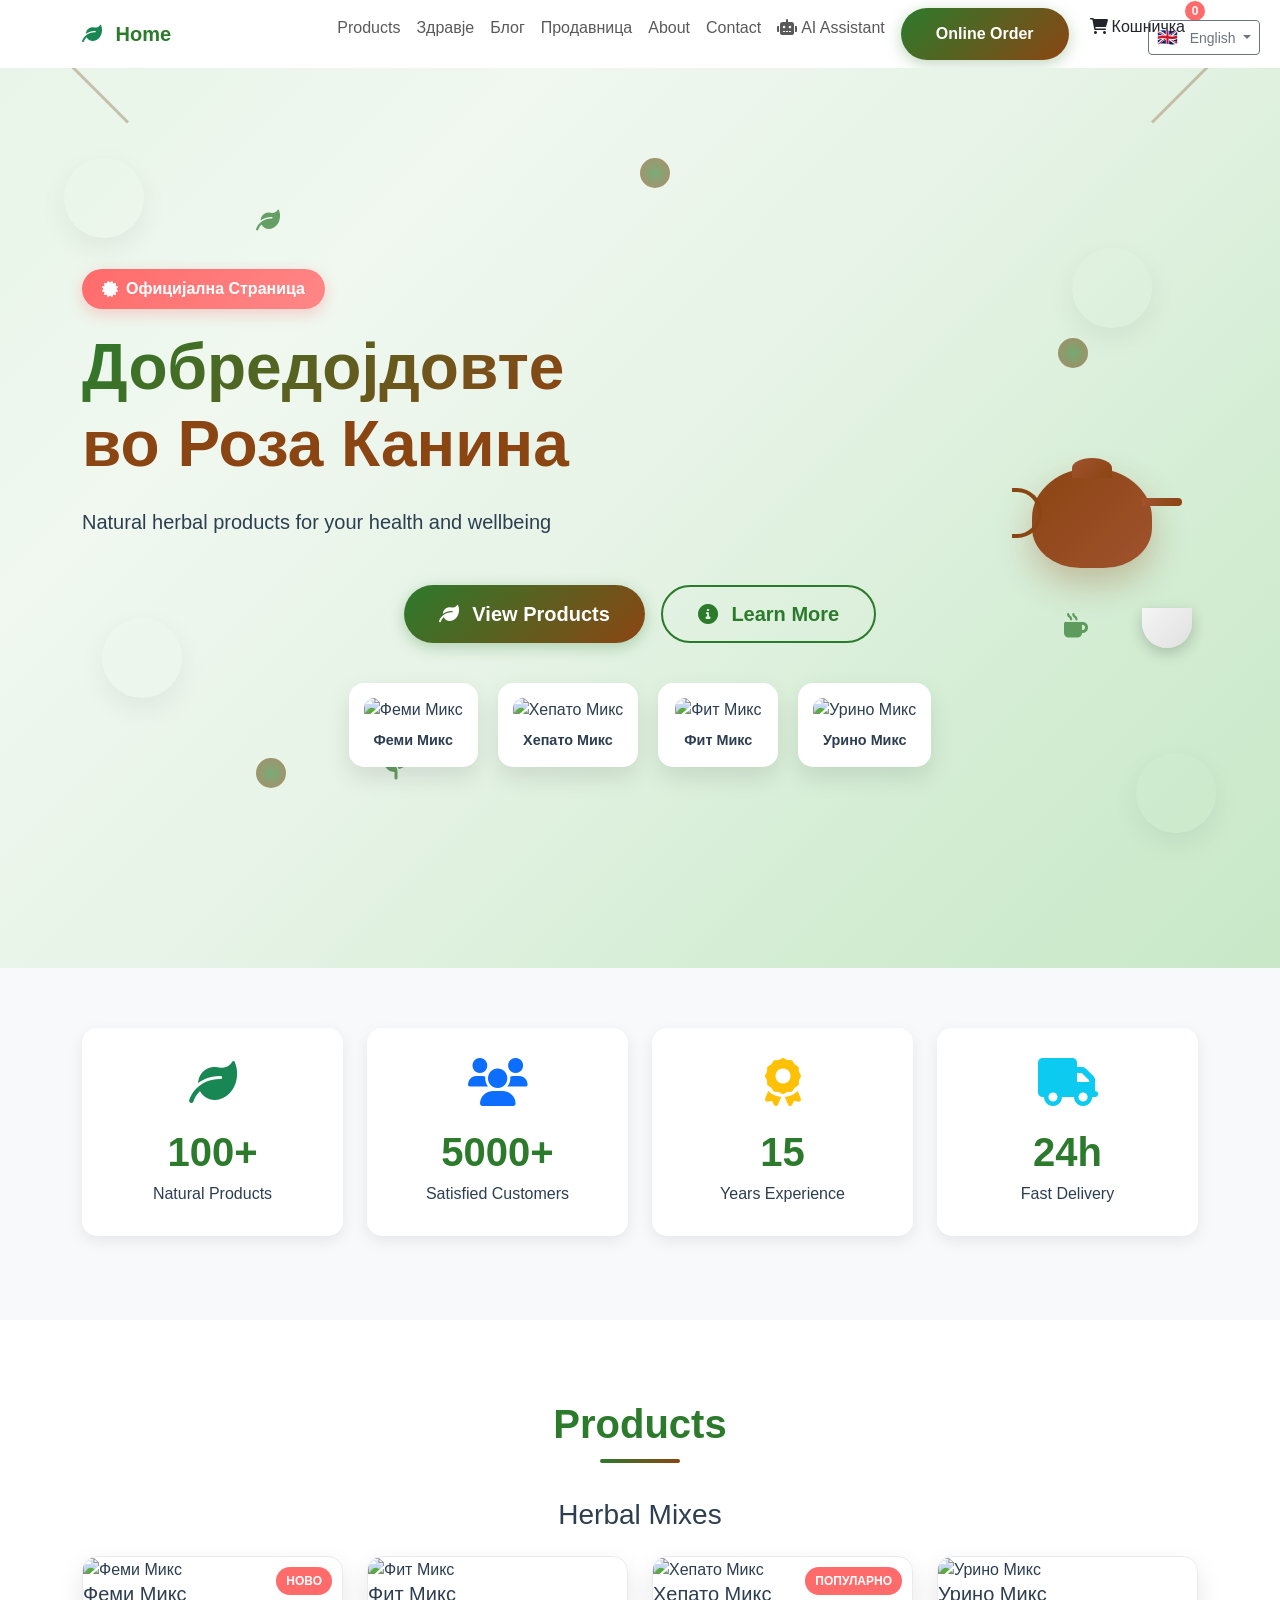
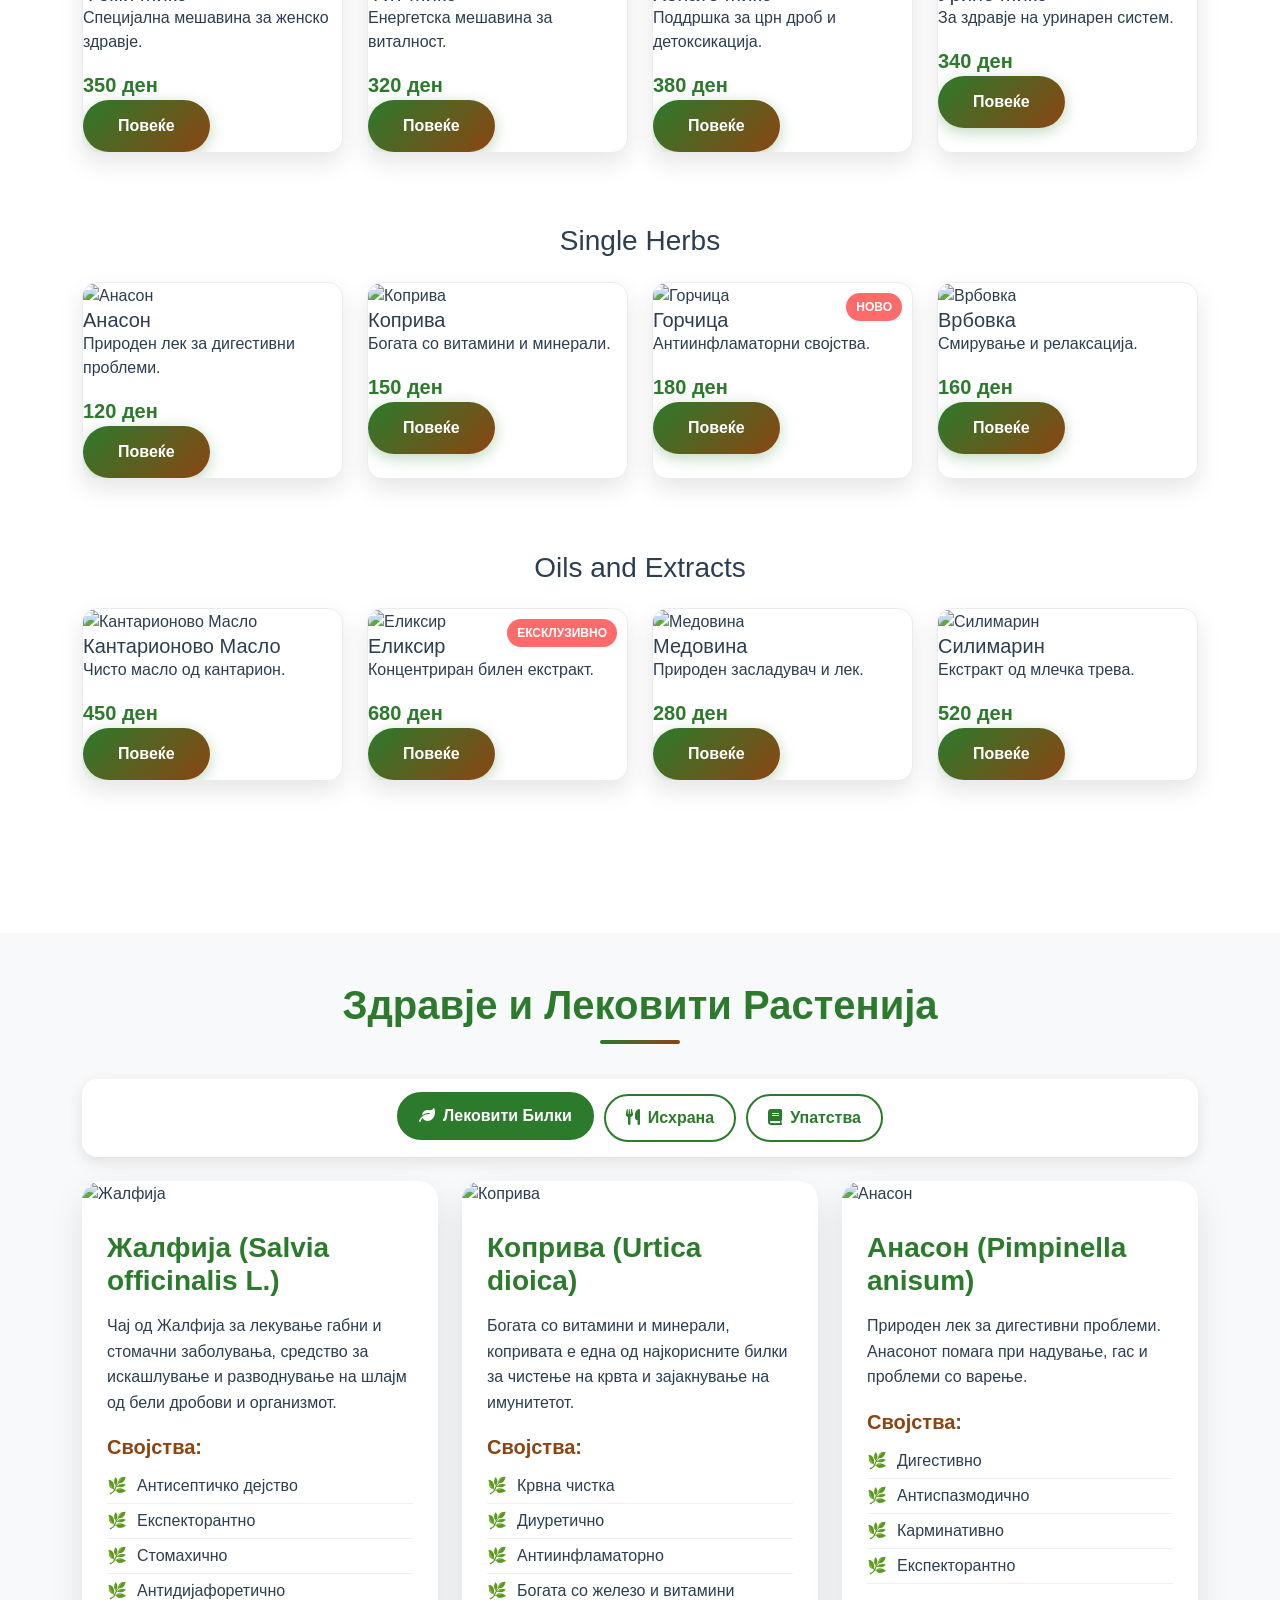
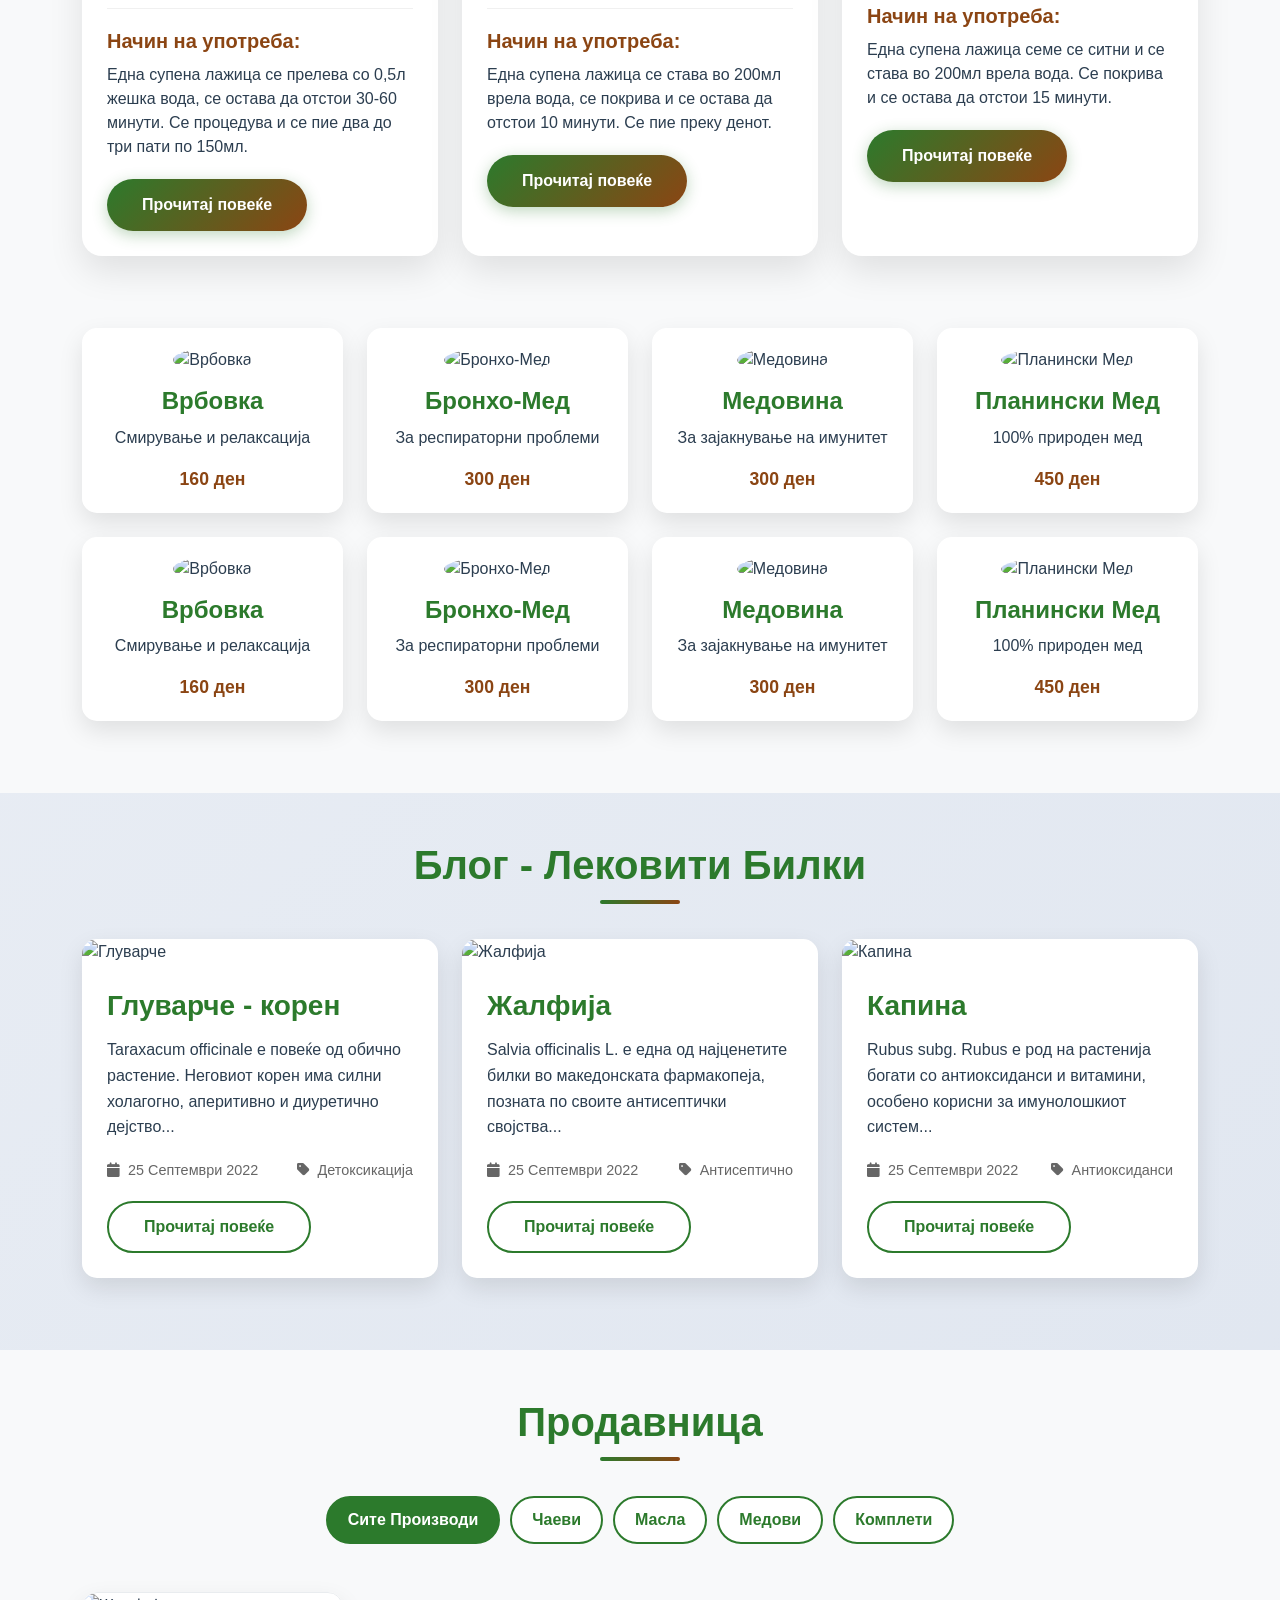
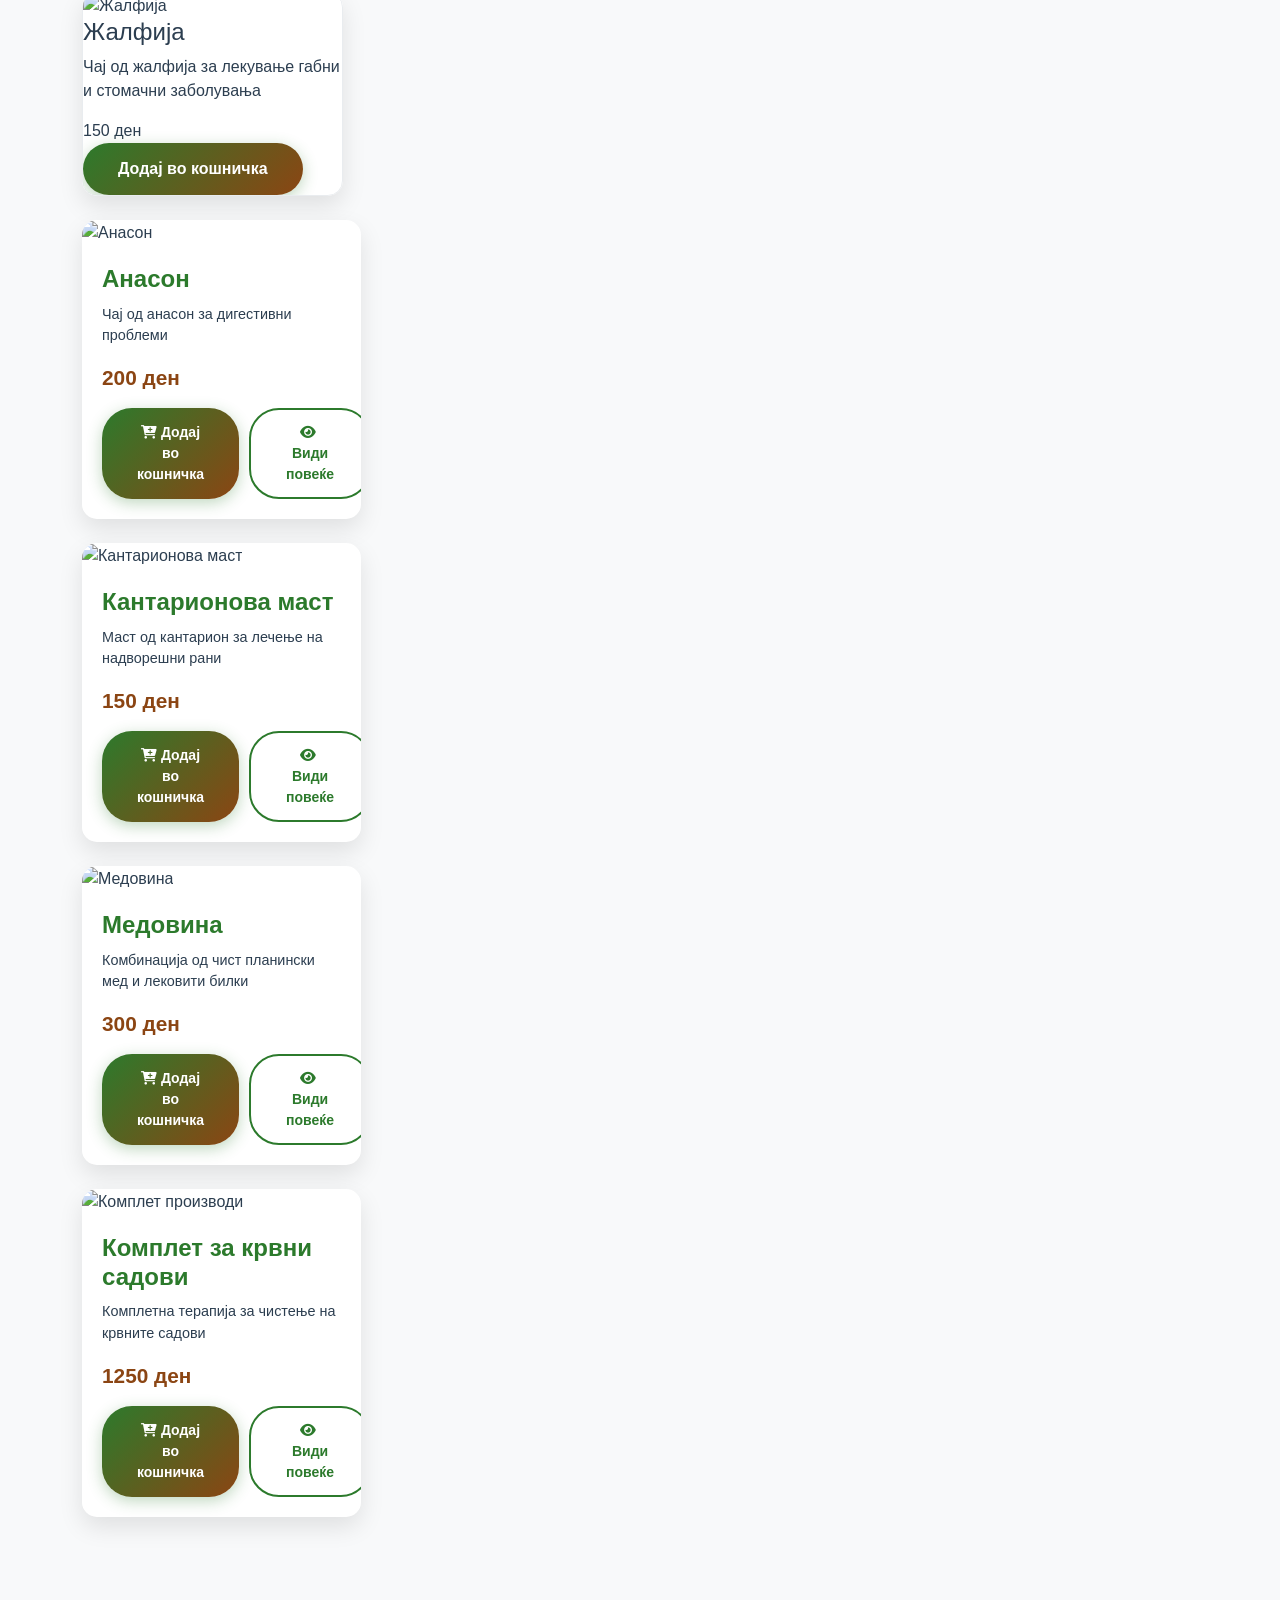
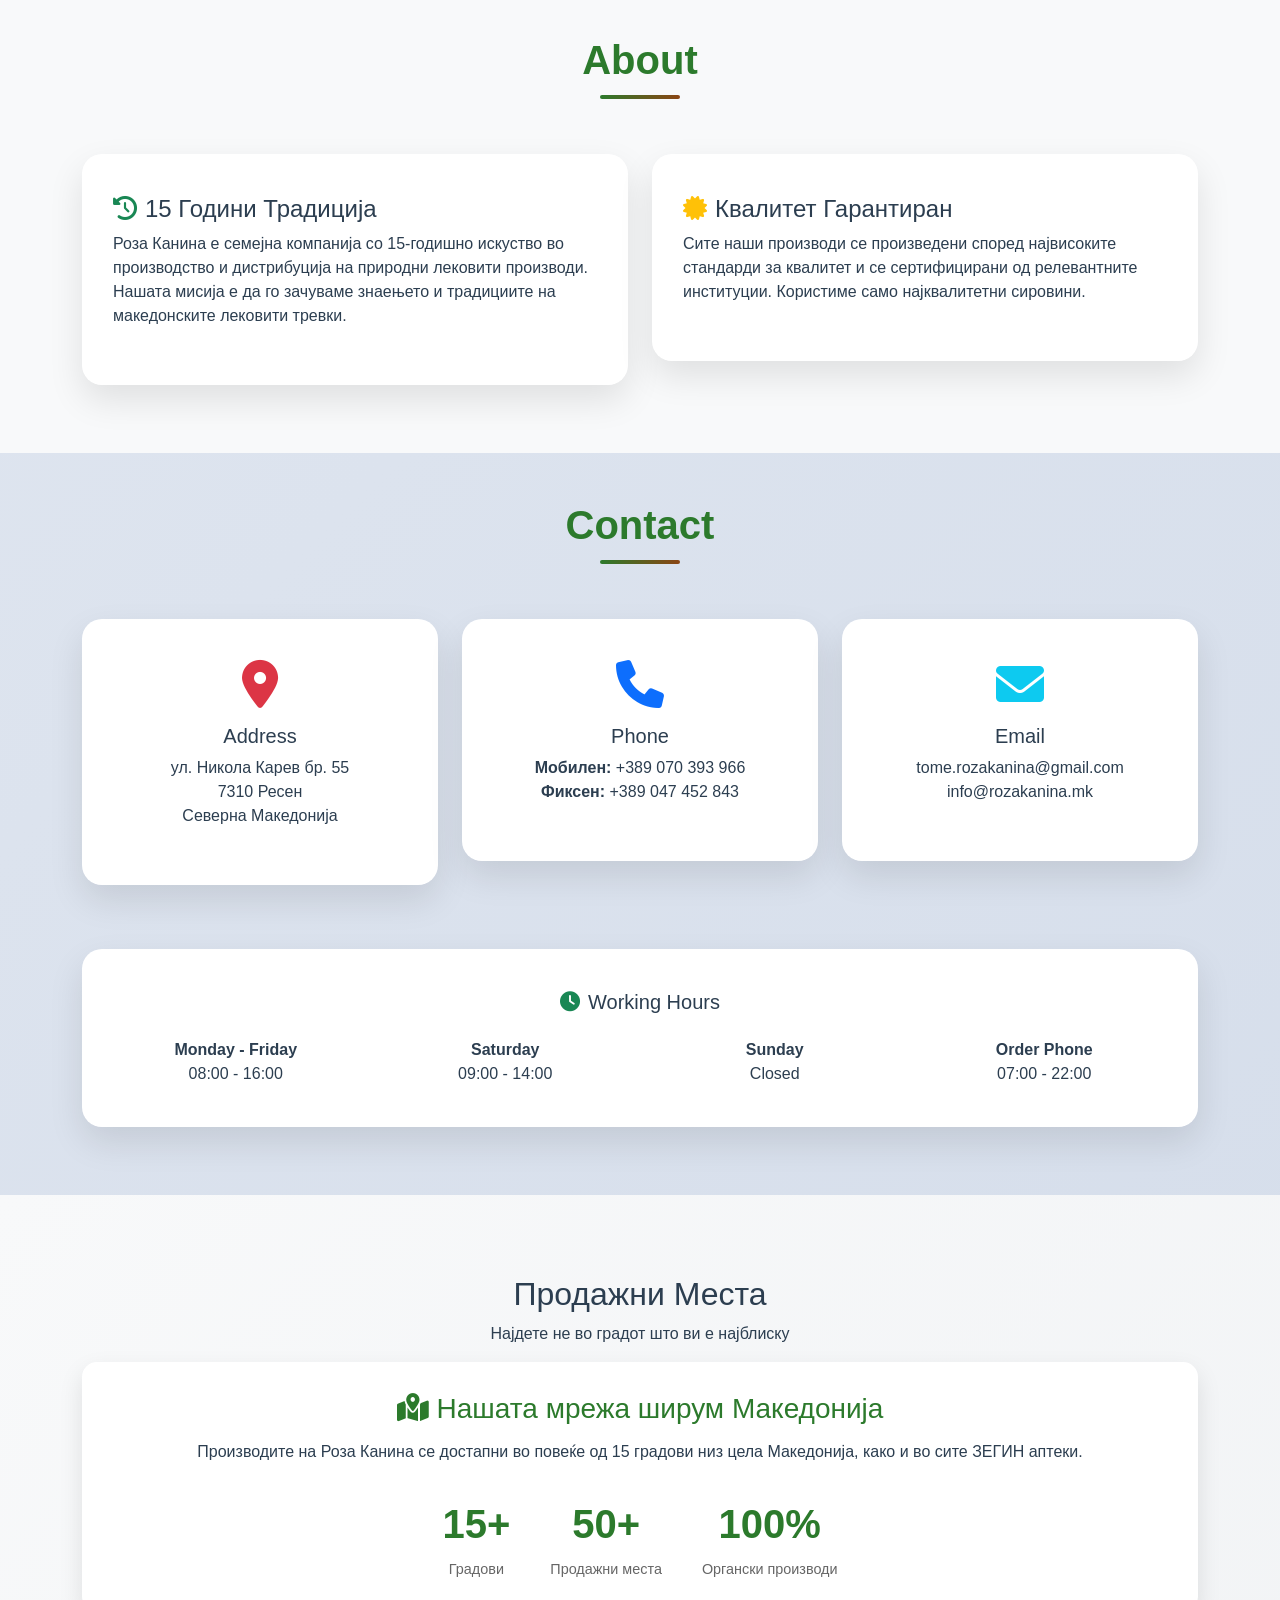
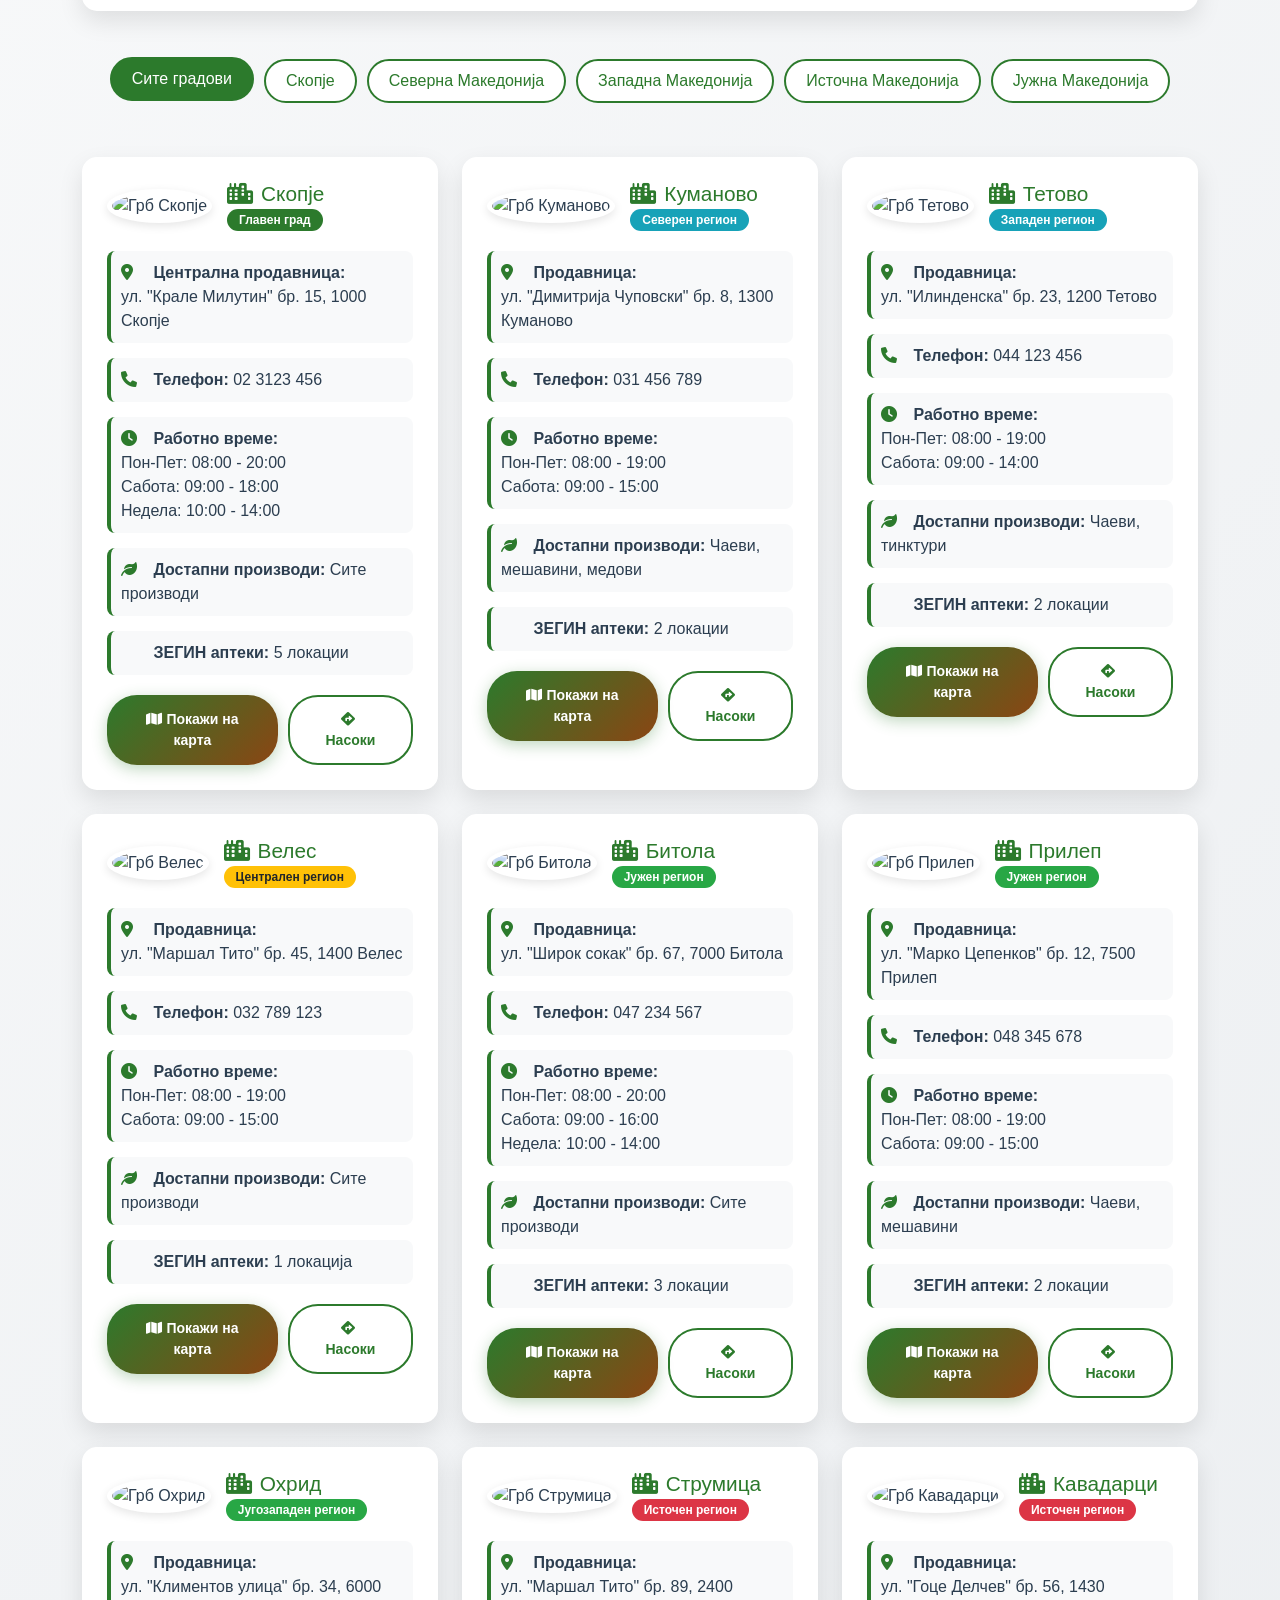
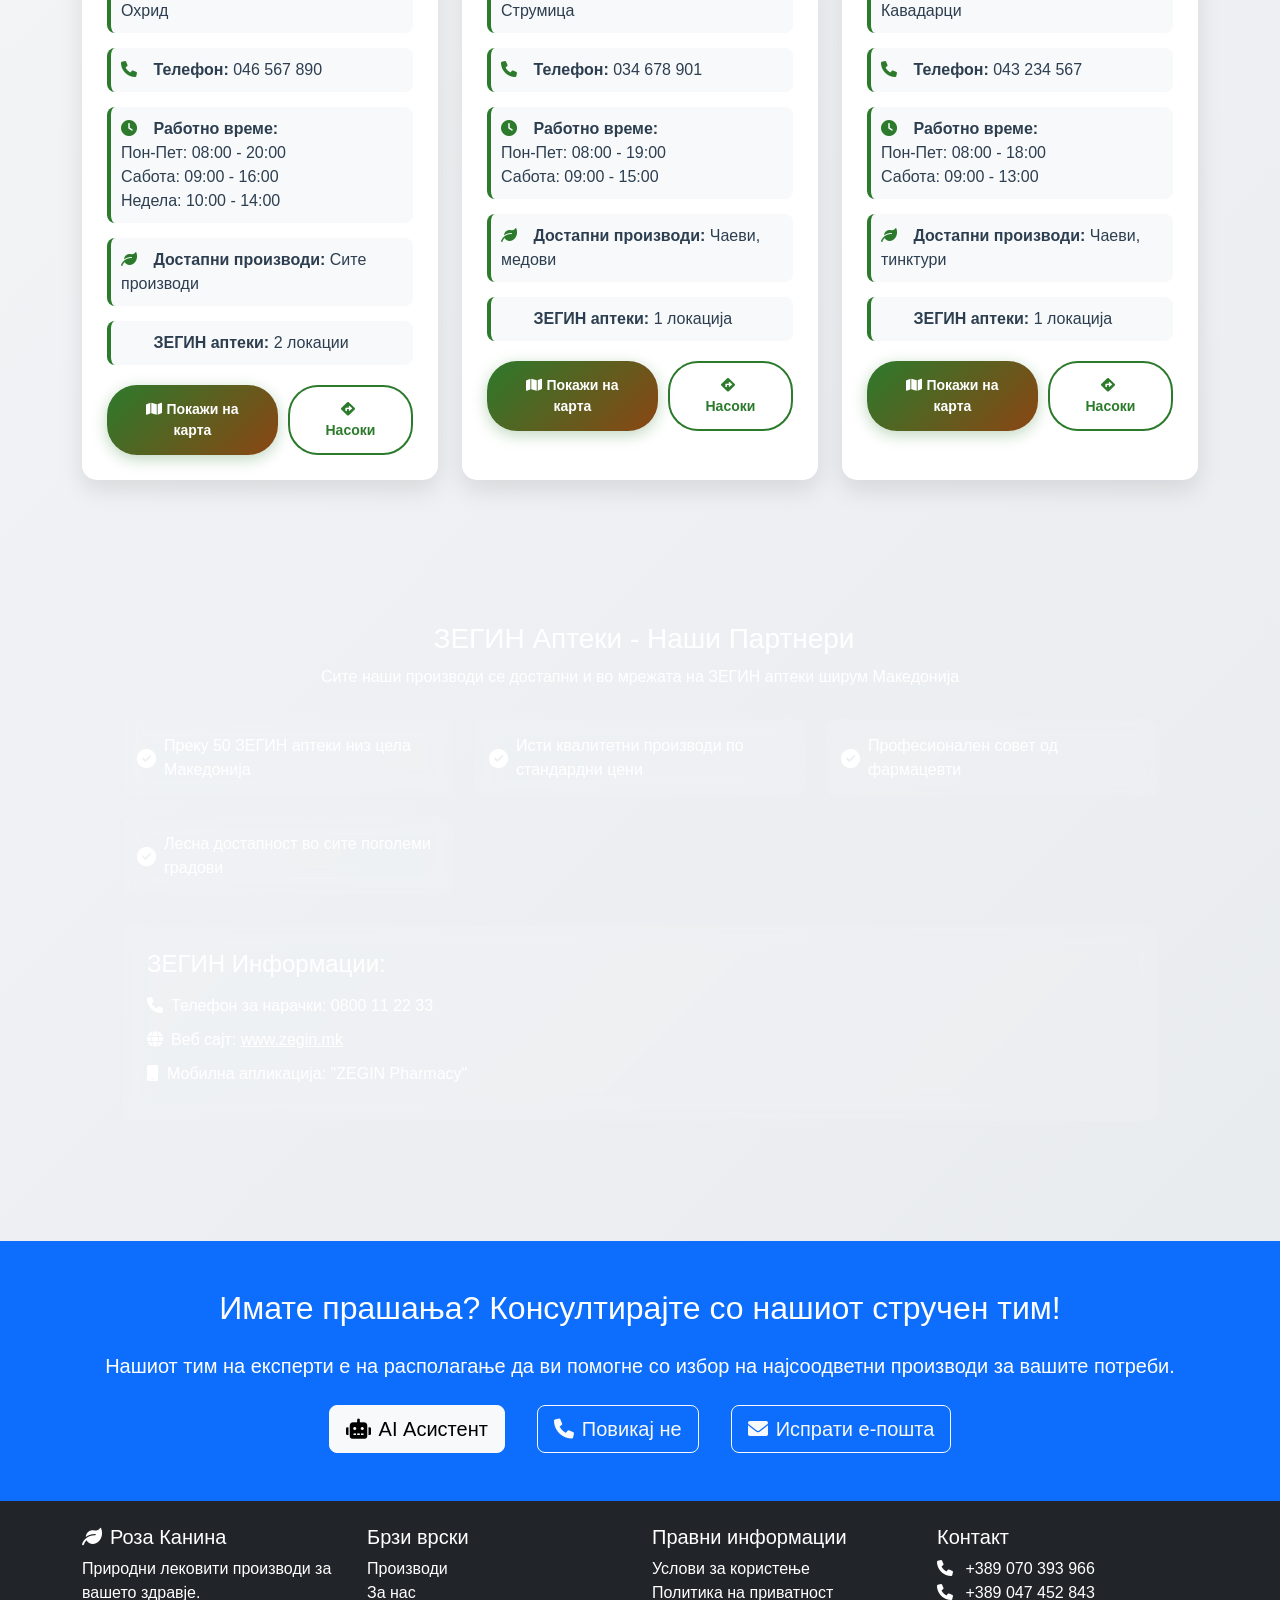
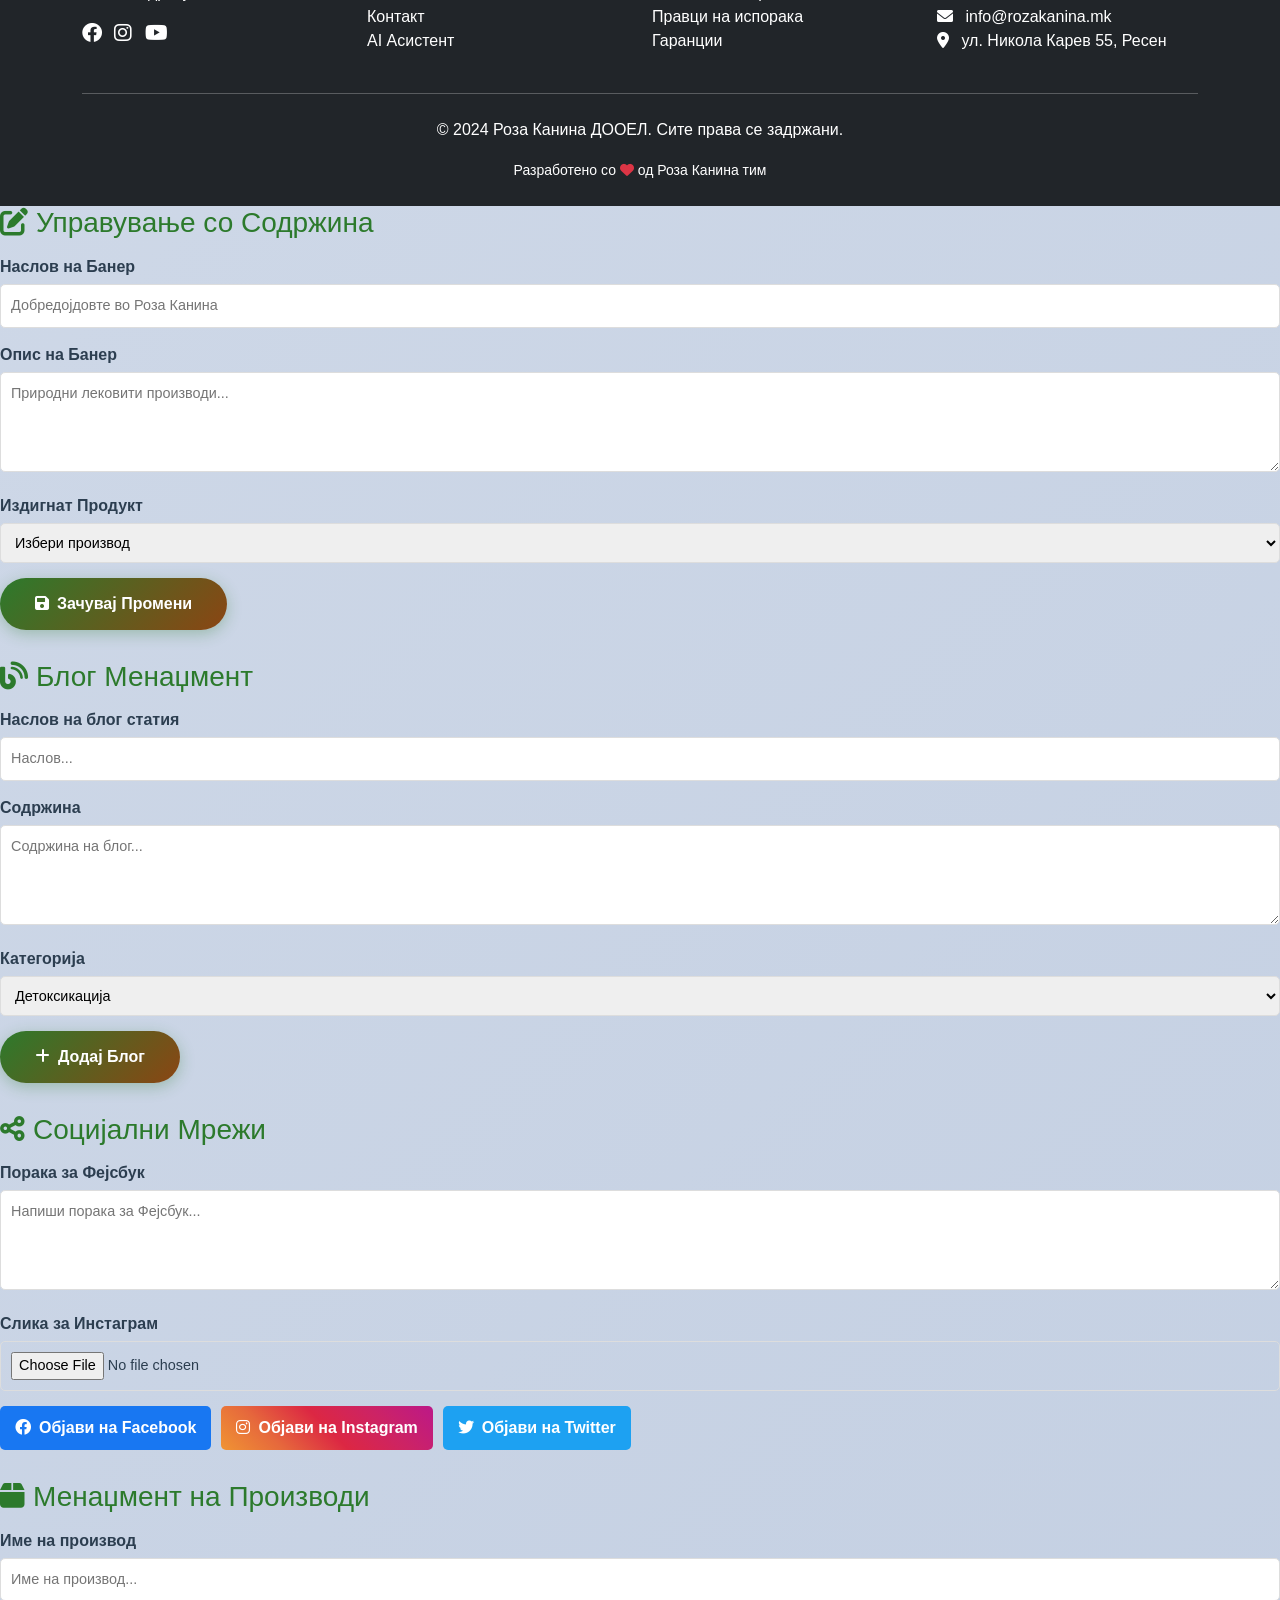
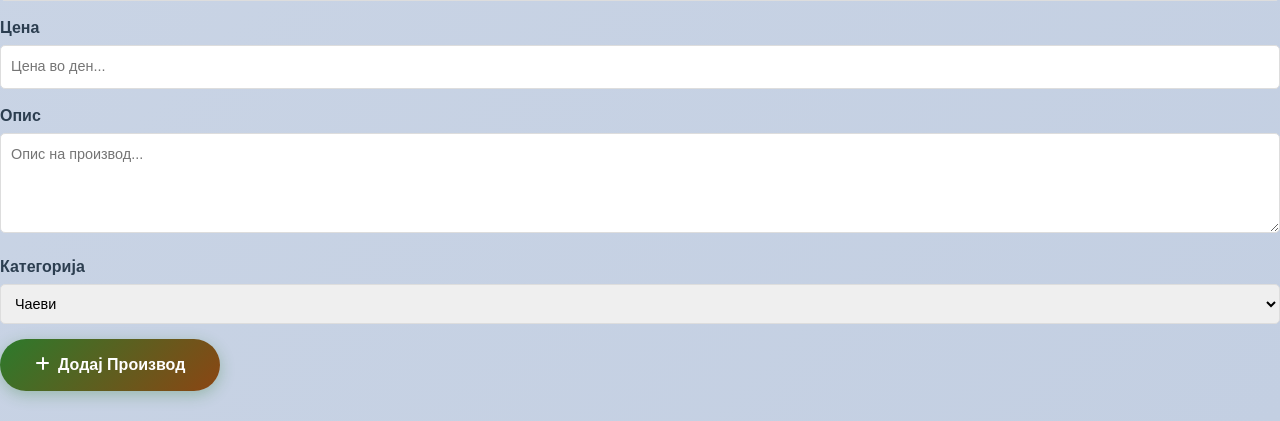
==== index.html @ a363deb1 "Add files via upload" ====
<!DOCTYPE html>
<html lang="mk">
<head>
    <meta charset="UTF-8">
    <meta name="viewport" content="width=device-width, initial-scale=1.0, maximum-scale=5.0, user-scalable=yes">
    <meta name="description" content="Роза Канина - Природни лековити производи за вашето здравје. Органски чаеви, тинктури, медови и мешавини од планински билки.">
    <meta name="keywords" content="Роза Канина, лековити билки, органски чаеви, тинктури, медови, здравје, алтернативна медицина, Македонија">
    <meta name="author" content="Роза Канина ДООЕЛ">
    <meta name="theme-color" content="#2c7a2e">
    <meta name="apple-mobile-web-app-capable" content="yes">
    <meta name="apple-mobile-web-app-status-bar-style" content="default">
    <meta name="format-detection" content="telephone=no">
    <meta name="mobile-web-app-capable" content="yes">
    
    <!-- PWA Meta Tags -->
    <meta name="application-name" content="Роза Канина">
    <meta name="apple-mobile-web-app-title" content="Роза Канина">
    <meta name="msapplication-TileColor" content="#2c7a2e">
    <meta name="msapplication-TileImage" content="https://alternativna-medicina.com.mk/Sliki/main-img-1.png">
    
    <!-- Open Graph Meta Tags -->
    <meta property="og:title" content="Роза Канина - Природни Лековити Производи">
    <meta property="og:description" content="Природни лековити производи за вашето здравје. Органски чаеви, тинктури, медови и мешавини од планински билки.">
    <meta property="og:image" content="https://alternativna-medicina.com.mk/Sliki/main-img-1.png">
    <meta property="og:url" content="https://alternativna-medicina.com.mk">
    <meta property="og:type" content="website">
    <meta property="og:site_name" content="Роза Канина">
    
    <!-- Twitter Card Meta Tags -->
    <meta name="twitter:card" content="summary_large_image">
    <meta name="twitter:title" content="Роза Канина - Природни Лековити Производи">
    <meta name="twitter:description" content="Природни лековити производи за вашето здравје. Органски чаеви, тинктури, медови и мешавини од планински билки.">
    <meta name="twitter:image" content="https://alternativna-medicina.com.mk/Sliki/main-img-1.png">
    
    <!-- PWA Manifest -->
    <link rel="manifest" href="manifest.json">
    
    <!-- Apple Touch Icons -->
    <link rel="apple-touch-icon" sizes="180x180" href="https://alternativna-medicina.com.mk/Sliki/main-img-1.png">
    <link rel="apple-touch-icon" sizes="152x152" href="https://alternativna-medicina.com.mk/Sliki/main-img-1.png">
    <link rel="apple-touch-icon" sizes="120x120" href="https://alternativna-medicina.com.mk/Sliki/main-img-1.png">
    <link rel="apple-touch-icon" sizes="76x76" href="https://alternativna-medicina.com.mk/Sliki/main-img-1.png">
    
    <!-- Favicon -->
    <link rel="icon" type="image/png" sizes="32x32" href="https://alternativna-medicina.com.mk/Sliki/main-img-1.png">
    <link rel="icon" type="image/png" sizes="16x16" href="https://alternativna-medicina.com.mk/Sliki/main-img-1.png">
    <link rel="icon" type="image/png" sizes="192x192" href="https://alternativna-medicina.com.mk/Sliki/main-img-1.png">
    
    <title>Роза Канина - Почетна</title>
    <link href="https://cdn.jsdelivr.net/npm/bootstrap@5.1.3/dist/css/bootstrap.min.css" rel="stylesheet">
    <link href="https://cdnjs.cloudflare.com/ajax/libs/font-awesome/6.0.0/css/all.min.css" rel="stylesheet">
    <link href="https://unpkg.com/aos@2.3.1/dist/aos.css" rel="stylesheet">
    <style>
        :root {
            --primary-color: #2c7a2c;
            --secondary-color: #8b4513;
            --accent-color: #ff6b6b;
            --light-bg: #f8f9fa;
            --dark-text: #2c3e50;
        }
        
        body {
            font-family: 'Segoe UI', Tahoma, Geneva, Verdana, sans-serif;
            background: linear-gradient(135deg, #f5f7fa 0%, #c3cfe2 100%);
            min-height: 100vh;
            color: var(--dark-text);
        }
        
        .hero-section {
            background: linear-gradient(135deg, var(--primary-color) 0%, var(--secondary-color) 100%);
            color: white;
            padding: 120px 0;
            text-align: center;
            position: relative;
            overflow: hidden;
        }
        
        .hero-section::before {
            content: '';
            position: absolute;
            top: 0;
            left: 0;
            right: 0;
            bottom: 0;
            background: url('data:image/svg+xml,<svg xmlns="http://www.w3.org/2000/svg" viewBox="0 0 100 100"><defs><pattern id="grain" width="100" height="100" patternUnits="userSpaceOnUse"><circle cx="25" cy="25" r="1" fill="rgba(255,255,255,0.1)"/><circle cx="75" cy="75" r="1" fill="rgba(255,255,255,0.1)"/></pattern></defs><rect width="100" height="100" fill="url(%23grain)"/></svg>');
            opacity: 0.3;
        }
        
        .feature-card {
            background: white;
            border-radius: 20px;
            padding: 40px 30px;
            margin: 20px 0;
            box-shadow: 0 15px 35px rgba(0,0,0,0.1);
            transition: all 0.4s cubic-bezier(0.175, 0.885, 0.32, 1.275);
            border: 1px solid rgba(255,255,255,0.8);
        }
        
        .feature-card:hover {
            transform: translateY(-10px) scale(1.02);
            box-shadow: 0 20px 40px rgba(0,0,0,0.15);
        }
        
        .product-card {
            background: white;
            border-radius: 15px;
            overflow: hidden;
            box-shadow: 0 10px 25px rgba(0,0,0,0.1);
            transition: all 0.3s ease;
            height: 100%;
            border: 1px solid #e9ecef;
        }
        
        .product-card:hover {
            transform: translateY(-8px);
            box-shadow: 0 15px 35px rgba(0,0,0,0.15);
        }
        
        .product-card .card-img-top {
            height: 200px;
            object-fit: cover;
            transition: transform 0.3s ease;
        }
        
        .product-card:hover .card-img-top {
            transform: scale(1.05);
        }
        
        .nav-logo {
            height: 45px;
            filter: drop-shadow(0 2px 4px rgba(0,0,0,0.1));
        }
        
        .btn-primary-custom {
            background: linear-gradient(135deg, var(--primary-color), var(--secondary-color));
            border: none;
            padding: 14px 35px;
            border-radius: 30px;
            font-weight: 600;
            transition: all 0.3s ease;
            color: white;
            text-decoration: none;
            display: inline-block;
            box-shadow: 0 4px 15px rgba(44, 122, 44, 0.3);
        }
        
        .btn-primary-custom:hover {
            background: linear-gradient(135deg, var(--secondary-color), var(--primary-color));
            transform: translateY(-3px);
            box-shadow: 0 6px 20px rgba(44, 122, 44, 0.4);
            color: white;
        }
        
        .category-section {
            padding: 80px 0;
            background: white;
        }
        
        .category-title {
            font-size: 2.5rem;
            font-weight: 700;
            color: var(--primary-color);
            text-align: center;
            margin-bottom: 50px;
            position: relative;
        }
        
        .category-title::after {
            content: '';
            position: absolute;
            bottom: -15px;
            left: 50%;
            transform: translateX(-50%);
            width: 80px;
            height: 4px;
            background: linear-gradient(90deg, var(--primary-color), var(--secondary-color));
            border-radius: 2px;
        }
        
        .badge-new {
            position: absolute;
            top: 10px;
            right: 10px;
            background: var(--accent-color);
            color: white;
            padding: 5px 10px;
            border-radius: 20px;
            font-size: 0.75rem;
            font-weight: 600;
            z-index: 10;
        }
        
        .price-tag {
            font-size: 1.25rem;
            font-weight: 700;
            color: var(--primary-color);
        }
        
        .hero-content {
            position: relative;
            z-index: 2;
        }
        
        .stats-section {
            background: var(--light-bg);
            padding: 60px 0;
        }
        
        .stat-box {
            text-align: center;
            padding: 30px;
            background: white;
            border-radius: 15px;
            box-shadow: 0 5px 15px rgba(0,0,0,0.08);
            transition: transform 0.3s ease;
        }
        
        .stat-box:hover {
            transform: translateY(-5px);
        }
        
        .stat-number {
            font-size: 2.5rem;
            font-weight: 700;
            color: var(--primary-color);
        }
        
        .navbar {
            box-shadow: 0 2px 10px rgba(0,0,0,0.08) !important;
        }
        
        .navbar-brand {
            font-weight: 700;
            color: var(--primary-color) !important;
        }
        
        /* Interactive Herbal Hero Section */
        .herbal-hero-section {
            min-height: 100vh;
            background: linear-gradient(135deg, #e8f5e8 0%, #f0f8f0 25%, #e6f3e6 50%, #d4edd4 75%, #c8e8c8 100%);
            position: relative;
            overflow: hidden;
            display: flex;
            align-items: center;
            justify-content: center;
        }
        
        .herbal-background {
            position: absolute;
            top: 0;
            left: 0;
            width: 100%;
            height: 100%;
            pointer-events: none;
        }
        
        .floating-herb {
            position: absolute;
            width: 80px;
            height: 80px;
            background-size: cover;
            background-position: center;
            border-radius: 50%;
            opacity: 0.6;
            animation: float 6s ease-in-out infinite;
            box-shadow: 0 10px 30px rgba(0,0,0,0.1);
            transition: all 0.3s ease;
        }
        
        .floating-herb:hover {
            opacity: 0.9;
            transform: scale(1.1);
        }
        
        .herb-1 {
            top: 10%;
            left: 5%;
            animation-delay: 0s;
        }
        
        .herb-2 {
            top: 20%;
            right: 10%;
            animation-delay: 1s;
        }
        
        .herb-3 {
            bottom: 30%;
            left: 8%;
            animation-delay: 2s;
        }
        
        .herb-4 {
            bottom: 15%;
            right: 5%;
            animation-delay: 3s;
        }
        
        .floating-tea {
            position: absolute;
            font-size: 24px;
            color: var(--primary-color);
            opacity: 0.7;
            animation: float 4s ease-in-out infinite;
        }
        
        .tea-1 {
            top: 15%;
            left: 20%;
            animation-delay: 0.5s;
        }
        
        .tea-2 {
            top: 60%;
            right: 15%;
            animation-delay: 1.5s;
        }
        
        .tea-3 {
            bottom: 20%;
            left: 30%;
            animation-delay: 2.5s;
        }
        
        .tea-steam {
            position: absolute;
            width: 2px;
            height: 40px;
            background: linear-gradient(to top, rgba(255,255,255,0.8), transparent);
            opacity: 0;
            animation: steam 3s ease-in-out infinite;
        }
        
        .steam-1 {
            bottom: 25%;
            right: 25%;
            animation-delay: 0s;
        }
        
        .steam-2 {
            bottom: 35%;
            right: 35%;
            animation-delay: 1s;
        }
        
        .steam-3 {
            bottom: 30%;
            right: 30%;
            animation-delay: 2s;
        }
        
        @keyframes float {
            0%, 100% { transform: translateY(0px) rotate(0deg); }
            25% { transform: translateY(-20px) rotate(5deg); }
            50% { transform: translateY(-10px) rotate(-3deg); }
            75% { transform: translateY(-15px) rotate(2deg); }
        }
        
        @keyframes steam {
            0% { opacity: 0; transform: translateY(0); }
            50% { opacity: 0.8; transform: translateY(-30px); }
            100% { opacity: 0; transform: translateY(-60px); }
        }
        
        .interactive-tea-kettle {
            position: absolute;
            top: 50%;
            right: 10%;
            transform: translateY(-50%);
            cursor: pointer;
            z-index: 10;
        }
        
        .kettle-body {
            width: 120px;
            height: 100px;
            background: linear-gradient(135deg, #8b4513, #a0522d);
            border-radius: 50% 50% 40% 40%;
            position: relative;
            box-shadow: 0 15px 35px rgba(139, 69, 19, 0.3);
            transition: all 0.3s ease;
        }
        
        .kettle-body:hover {
            transform: scale(1.05);
            box-shadow: 0 20px 40px rgba(139, 69, 19, 0.4);
        }
        
        .kettle-spout {
            position: absolute;
            top: 30%;
            right: -30px;
            width: 40px;
            height: 8px;
            background: linear-gradient(90deg, #a0522d, #8b4513);
            border-radius: 0 4px 4px 0;
        }
        
        .kettle-handle {
            position: absolute;
            top: 20%;
            left: -20px;
            width: 30px;
            height: 50px;
            border: 4px solid #8b4513;
            border-left: none;
            border-radius: 0 25px 25px 0;
        }
        
        .kettle-lid {
            position: absolute;
            top: -10px;
            left: 50%;
            transform: translateX(-50%);
            width: 40px;
            height: 20px;
            background: linear-gradient(135deg, #a0522d, #8b4513);
            border-radius: 50% 50% 0 0;
        }
        
        .tea-flow {
            position: absolute;
            top: 35%;
            right: -30px;
            width: 0;
            height: 0;
            background: linear-gradient(180deg, #8b4513, transparent);
            border-radius: 0 0 50% 50%;
            opacity: 0;
            transition: all 0.5s ease;
        }
        
        .tea-flow.active {
            width: 8px;
            height: 60px;
            opacity: 0.8;
            animation: pour 2s ease-in-out;
        }
        
        @keyframes pour {
            0% { height: 0; opacity: 0; }
            20% { height: 60px; opacity: 0.8; }
            100% { height: 60px; opacity: 0; }
        }
        
        .tea-cup {
            position: absolute;
            bottom: -80px;
            right: -40px;
            width: 50px;
            height: 40px;
            background: linear-gradient(135deg, #f5f5f5, #e0e0e0);
            border-radius: 0 0 25px 25px;
            box-shadow: 0 5px 15px rgba(0,0,0,0.2);
        }
        
        .tea-liquid {
            position: absolute;
            bottom: 0;
            left: 0;
            width: 100%;
            height: 0;
            background: linear-gradient(180deg, #8b4513, #a0522d);
            border-radius: 0 0 25px 25px;
            transition: height 0.5s ease;
        }
        
        .tea-liquid.filling {
            height: 70%;
        }
        
        .tea-waves {
            position: absolute;
            top: 0;
            left: 0;
            width: 100%;
            height: 6px;
            background: rgba(255,255,255,0.3);
            border-radius: 50%;
            opacity: 0;
            animation: waves 2s ease-in-out infinite;
        }
        
        .tea-waves.active {
            opacity: 1;
        }
        
        @keyframes waves {
            0%, 100% { transform: translateY(0) scaleX(1); }
            50% { transform: translateY(-2px) scaleX(0.9); }
        }
        
        .welcome-badge {
            background: linear-gradient(135deg, var(--accent-color), #ff8787);
            color: white;
            padding: 8px 20px;
            border-radius: 25px;
            display: inline-flex;
            align-items: center;
            gap: 8px;
            font-weight: 600;
            margin-bottom: 20px;
            box-shadow: 0 5px 15px rgba(255, 107, 107, 0.3);
        }
        
        .text-gradient {
            background: linear-gradient(135deg, var(--primary-color), var(--secondary-color));
            -webkit-background-clip: text;
            -webkit-text-fill-color: transparent;
            background-clip: text;
        }
        
        .text-herbal {
            color: var(--secondary-color);
            font-weight: 700;
        }
        
        .btn-herbal {
            background: linear-gradient(135deg, var(--primary-color), var(--secondary-color));
            color: white;
            border: none;
            padding: 14px 35px;
            border-radius: 30px;
            font-weight: 600;
            transition: all 0.3s ease;
            box-shadow: 0 4px 15px rgba(44, 122, 44, 0.3);
        }
        
        .btn-herbal:hover {
            background: linear-gradient(135deg, var(--secondary-color), var(--primary-color));
            transform: translateY(-3px);
            box-shadow: 0 6px 20px rgba(44, 122, 44, 0.4);
            color: white;
        }
        
        .btn-outline-herbal {
            background: transparent;
            color: var(--primary-color);
            border: 2px solid var(--primary-color);
            padding: 12px 35px;
            border-radius: 30px;
            font-weight: 600;
            transition: all 0.3s ease;
        }
        
        .btn-outline-herbal:hover {
            background: var(--primary-color);
            color: white;
            transform: translateY(-3px);
            box-shadow: 0 6px 20px rgba(44, 122, 44, 0.3);
        }
        
        .product-showcase {
            display: flex;
            justify-content: center;
            gap: 20px;
            margin-top: 40px;
            flex-wrap: wrap;
        }
        
        .showcase-item {
            background: white;
            border-radius: 15px;
            padding: 15px;
            box-shadow: 0 10px 25px rgba(0,0,0,0.1);
            transition: all 0.3s ease;
            cursor: pointer;
            text-align: center;
            min-width: 120px;
        }
        
        .showcase-item:hover {
            transform: translateY(-10px) scale(1.05);
            box-shadow: 0 15px 35px rgba(0,0,0,0.15);
        }
        
        .showcase-item img {
            width: 60px;
            height: 60px;
            object-fit: cover;
            border-radius: 10px;
            margin-bottom: 8px;
        }
        
        .showcase-item span {
            display: block;
            font-size: 0.9rem;
            font-weight: 600;
            color: var(--dark-text);
        }
        
        .nature-elements {
            position: absolute;
            top: 0;
            left: 0;
            width: 100%;
            height: 100%;
            pointer-events: none;
        }
        
        .branch {
            position: absolute;
            background: linear-gradient(135deg, #8b4513, #654321);
            opacity: 0.3;
        }
        
        .branch-left {
            top: 0;
            left: 0;
            width: 150px;
            height: 3px;
            transform: rotate(45deg);
        }
        
        .branch-right {
            top: 0;
            right: 0;
            width: 150px;
            height: 3px;
            transform: rotate(-45deg);
        }
        
        .flower {
            position: absolute;
            width: 30px;
            height: 30px;
            background: radial-gradient(circle, var(--primary-color), var(--secondary-color));
            border-radius: 50%;
            opacity: 0.6;
        }
        
        .flower-1 {
            top: 10%;
            left: 50%;
        }
        
        .flower-2 {
            bottom: 20%;
            left: 20%;
        }
        
        .flower-3 {
            top: 30%;
            right: 15%;
        }
        
        @media (max-width: 768px) {
            .interactive-tea-kettle {
                right: 5%;
                transform: scale(0.8) translateY(-50%);
            }
            
            .product-showcase {
                gap: 10px;
            }
            
            .showcase-item {
                min-width: 100px;
                padding: 10px;
            }
            
            .showcase-item img {
                width: 50px;
                height: 50px;
            }
        }
        
        /* Zdravje Section Styles */
        .herb-card {
            background: white;
            border-radius: 20px;
            overflow: hidden;
            box-shadow: 0 15px 35px rgba(0,0,0,0.1);
            transition: all 0.3s ease;
            height: 100%;
        }
        
        .herb-card:hover {
            transform: translateY(-10px);
            box-shadow: 0 20px 40px rgba(0,0,0,0.15);
        }
        
        .herb-image {
            width: 100%;
            height: 200px;
            object-fit: cover;
        }
        
        .herb-content {
            padding: 25px;
        }
        
        .herb-content h3 {
            color: var(--primary-color);
            font-weight: 700;
            margin-bottom: 15px;
        }
        
        .herb-description {
            color: var(--dark-text);
            margin-bottom: 20px;
            line-height: 1.6;
        }
        
        .herb-properties, .herb-usage {
            margin-bottom: 20px;
        }
        
        .herb-properties h5, .herb-usage h5 {
            color: var(--secondary-color);
            font-weight: 600;
            margin-bottom: 10px;
        }
        
        .herb-properties ul {
            list-style: none;
            padding: 0;
        }
        
        .herb-properties li {
            padding: 5px 0;
            border-bottom: 1px solid #f0f0f0;
        }
        
        .herb-properties li:before {
            content: "🌿";
            margin-right: 10px;
        }
        
        .mini-herb-card {
            background: white;
            border-radius: 15px;
            padding: 20px;
            text-align: center;
            box-shadow: 0 10px 25px rgba(0,0,0,0.1);
            transition: all 0.3s ease;
            cursor: pointer;
        }
        
        .mini-herb-card:hover {
            transform: translateY(-5px);
            box-shadow: 0 15px 35px rgba(0,0,0,0.15);
        }
        
        .mini-herb-card img {
            width: 60px;
            height: 60px;
            object-fit: cover;
            border-radius: 50%;
            margin-bottom: 15px;
        }
        
        .mini-herb-card h4 {
            color: var(--primary-color);
            font-weight: 600;
            margin-bottom: 10px;
        }
        
        .mini-herb-card .price {
            display: block;
            color: var(--secondary-color);
            font-weight: 700;
            font-size: 1.1rem;
        }
        
        /* Zdravje Sub-Navigation */
        .zdravje-nav .nav-pills {
            background: white;
            padding: 15px;
            border-radius: 15px;
            box-shadow: 0 5px 15px rgba(0,0,0,0.1);
        }
        
        .zdravje-nav .nav-link {
            background: transparent;
            color: var(--primary-color);
            border: 2px solid var(--primary-color);
            border-radius: 25px;
            padding: 10px 20px;
            margin: 0 5px;
            transition: all 0.3s ease;
            font-weight: 600;
        }
        
        .zdravje-nav .nav-link:hover,
        .zdravje-nav .nav-link.active {
            background: var(--primary-color);
            color: white;
            transform: translateY(-2px);
        }
        
        .zdravje-section-content {
            animation: fadeIn 0.5s ease;
        }
        
        /* Israna Section Styles */
        .nutrition-card {
            background: linear-gradient(135deg, var(--primary-color), var(--secondary-color));
            color: white;
            padding: 30px;
            border-radius: 20px;
            text-align: center;
            margin-bottom: 30px;
            box-shadow: 0 10px 30px rgba(0,0,0,0.1);
        }
        
        .nutrition-item {
            background: white;
            border-radius: 15px;
            padding: 25px;
            box-shadow: 0 10px 25px rgba(0,0,0,0.1);
            transition: all 0.3s ease;
            height: 100%;
        }
        
        .nutrition-item:hover {
            transform: translateY(-5px);
            box-shadow: 0 15px 35px rgba(0,0,0,0.15);
        }
        
        .nutrition-item h4 {
            color: var(--primary-color);
            font-weight: 700;
            margin-bottom: 15px;
        }
        
        .nutrition-item ul {
            list-style: none;
            padding: 0;
            margin-bottom: 20px;
        }
        
        .nutrition-item li {
            padding: 5px 0;
            border-bottom: 1px solid #f0f0f0;
        }
        
        .nutrition-item li:before {
            content: "🌿";
            margin-right: 10px;
        }
        
        .nutrition-tips {
            background: var(--light-bg);
            padding: 15px;
            border-radius: 10px;
            border-left: 4px solid var(--primary-color);
        }
        
        .nutrition-tips h5 {
            color: var(--primary-color);
            font-weight: 600;
            margin-bottom: 10px;
        }
        
        /* Upatstva Section Styles */
        .instructions-card {
            background: linear-gradient(135deg, var(--info-color), var(--primary-color));
            color: white;
            padding: 30px;
            border-radius: 20px;
            text-align: center;
            margin-bottom: 30px;
            box-shadow: 0 10px 30px rgba(0,0,0,0.1);
        }
        
        .instruction-item {
            background: white;
            border-radius: 15px;
            padding: 25px;
            box-shadow: 0 10px 25px rgba(0,0,0,0.1);
            transition: all 0.3s ease;
            height: 100%;
        }
        
        .instruction-item:hover {
            transform: translateY(-5px);
            box-shadow: 0 15px 35px rgba(0,0,0,0.15);
        }
        
        .instruction-item h4 {
            color: var(--primary-color);
            font-weight: 700;
            margin-bottom: 20px;
        }
        
        .instruction-steps {
            margin-bottom: 20px;
        }
        
        .step {
            display: flex;
            align-items: flex-start;
            margin-bottom: 15px;
        }
        
        .step-number {
            background: var(--primary-color);
            color: white;
            width: 30px;
            height: 30px;
            border-radius: 50%;
            display: flex;
            align-items: center;
            justify-content: center;
            font-weight: 700;
            margin-right: 15px;
            flex-shrink: 0;
        }
        
        .step p {
            margin: 0;
            line-height: 1.5;
        }
        
        .instruction-note,
        .instruction-warning,
        .instruction-tip {
            background: var(--light-bg);
            padding: 10px 15px;
            border-radius: 8px;
            margin-top: 15px;
        }
        
        .instruction-warning {
            background: #fff3cd;
            border-left: 4px solid #ffc107;
            color: #856404;
        }
        
        .instruction-tip {
            background: #d1ecf1;
            border-left: 4px solid var(--info-color);
            color: #0c5460;
        }
        
        .dosage-info {
            margin-bottom: 20px;
        }
        
        .dosage-type {
            background: var(--light-bg);
            padding: 15px;
            border-radius: 10px;
            margin-bottom: 10px;
            border-left: 4px solid var(--primary-color);
        }
        
        .dosage-type h5 {
            color: var(--primary-color);
            font-weight: 600;
            margin-bottom: 5px;
        }
        
        .timing-info {
            margin-bottom: 20px;
        }
        
        .timing-item {
            display: flex;
            align-items: center;
            margin-bottom: 10px;
            padding: 10px;
            background: var(--light-bg);
            border-radius: 8px;
        }
        
        .timing-item i {
            color: var(--primary-color);
            margin-right: 10px;
        }
        
        .storage-tips {
            margin-bottom: 20px;
        }
        
        .storage-tips ul {
            list-style: none;
            padding: 0;
        }
        
        .storage-tips li {
            padding: 8px 0;
            border-bottom: 1px solid #f0f0f0;
        }
        
        .storage-tips li:before {
            content: "📦";
            margin-right: 10px;
        }
        
        .contraindications {
            margin-bottom: 20px;
        }
        
        .warning-item {
            display: flex;
            align-items: flex-start;
            margin-bottom: 15px;
            padding: 10px;
            background: #fff3cd;
            border-radius: 8px;
            border-left: 4px solid #ffc107;
        }
        
        .warning-item i {
            color: #ffc107;
            margin-right: 10px;
            flex-shrink: 0;
        }
        
        .warning-item strong {
            color: #856404;
        }
        
        /* Blood Group Navigation Styles */
        .blood-group-nav .nav-pills {
            background: white;
            padding: 15px;
            border-radius: 15px;
            box-shadow: 0 5px 15px rgba(0,0,0,0.1);
            margin-bottom: 30px;
        }
        
        .blood-group-nav .nav-link {
            background: transparent;
            color: var(--primary-color);
            border: 2px solid var(--primary-color);
            border-radius: 25px;
            padding: 8px 16px;
            margin: 2px;
            transition: all 0.3s ease;
            font-weight: 600;
            font-size: 0.9rem;
        }
        
        .blood-group-nav .nav-link:hover,
        .blood-group-nav .nav-link.active {
            background: var(--primary-color);
            color: white;
            transform: translateY(-2px);
        }
        
        .blood-group-section-content {
            animation: fadeIn 0.5s ease;
        }
        
        .blood-group-card {
            background: linear-gradient(135deg, var(--primary-color), var(--secondary-color));
            color: white;
            padding: 25px;
            border-radius: 15px;
            text-align: center;
            margin-bottom: 30px;
            box-shadow: 0 10px 25px rgba(0,0,0,0.1);
        }
        
        /* Disease Navigation Styles */
        .disease-nav .nav-pills {
            background: white;
            padding: 15px;
            border-radius: 15px;
            box-shadow: 0 5px 15px rgba(0,0,0,0.1);
            margin-bottom: 30px;
        }
        
        .disease-nav .nav-link {
            background: transparent;
            color: var(--primary-color);
            border: 2px solid var(--primary-color);
            border-radius: 25px;
            padding: 8px 16px;
            margin: 2px;
            transition: all 0.3s ease;
            font-weight: 600;
            font-size: 0.85rem;
        }
        
        .disease-nav .nav-link:hover,
        .disease-nav .nav-link.active {
            background: var(--primary-color);
            color: white;
            transform: translateY(-2px);
        }
        
        .disease-section-content {
            animation: fadeIn 0.5s ease;
        }
        
        .disease-card {
            background: linear-gradient(135deg, var(--info-color), var(--primary-color));
            color: white;
            padding: 25px;
            border-radius: 15px;
            text-align: center;
            margin-bottom: 30px;
            box-shadow: 0 10px 25px rgba(0,0,0,0.1);
        }
        
        /* Additional Instruction Styles */
        .nutrition-rules,
        .hydration-rules,
        .weight-loss-rules,
        .psoriasis-diet,
        .vitiligo-therapy,
        .diabetes-diet {
            margin-bottom: 20px;
        }
        
        .nutrition-rules h5,
        .hydration-rules h5,
        .weight-loss-rules h5,
        .psoriasis-diet h5,
        .vitiligo-therapy h5,
        .diabetes-diet h5 {
            color: var(--primary-color);
            font-weight: 600;
            margin-bottom: 10px;
        }
        
        .women-conditions,
        .respiratory-conditions {
            margin-bottom: 20px;
        }
        
        .women-conditions h5,
        .respiratory-conditions h5 {
            color: var(--primary-color);
            font-weight: 600;
            margin-bottom: 10px;
            margin-top: 15px;
        }
        
        .women-conditions ul,
        .respiratory-conditions ul {
            list-style: none;
            padding: 0;
            margin-bottom: 15px;
        }
        
        .women-conditions li,
        .respiratory-conditions li {
            padding: 5px 0;
            border-bottom: 1px solid #f0f0f0;
        }
        
        .women-conditions li:before,
        .respiratory-conditions li:before {
            content: "🌿";
            margin-right: 10px;
        }
        
        /* Shopping Cart Styles */
        .cart-badge {
            position: absolute;
            top: -8px;
            right: -8px;
            background: var(--accent-color);
            color: white;
            border-radius: 50%;
            width: 20px;
            height: 20px;
            display: flex;
            align-items: center;
            justify-content: center;
            font-size: 0.75rem;
            font-weight: 700;
        }
        
        .cart-item {
            display: flex;
            align-items: center;
            padding: 15px;
            border-bottom: 1px solid #eee;
            transition: background-color 0.3s ease;
        }
        
        .cart-item:hover {
            background-color: #f8f9fa;
        }
        
        .cart-item-image {
            width: 60px;
            height: 60px;
            object-fit: cover;
            border-radius: 8px;
            margin-right: 15px;
        }
        
        .cart-item-details {
            flex: 1;
        }
        
        .cart-item-name {
            font-weight: 600;
            color: var(--dark-text);
            margin-bottom: 5px;
        }
        
        .cart-item-price {
            color: var(--secondary-color);
            font-weight: 500;
        }
        
        .cart-item-quantity {
            display: flex;
            align-items: center;
            gap: 10px;
        }
        
        .quantity-btn {
            background: var(--primary-color);
            color: white;
            border: none;
            width: 25px;
            height: 25px;
            border-radius: 50%;
            display: flex;
            align-items: center;
            justify-content: center;
            cursor: pointer;
            transition: background-color 0.3s ease;
        }
        
        .quantity-btn:hover {
            background: var(--secondary-color);
        }
        
        .quantity-input {
            width: 50px;
            text-align: center;
            border: 1px solid #ddd;
            border-radius: 4px;
            padding: 2px;
        }
        
        .cart-item-remove {
            background: #dc3545;
            color: white;
            border: none;
            padding: 5px 10px;
            border-radius: 4px;
            cursor: pointer;
            transition: background-color 0.3s ease;
        }
        
        .cart-item-remove:hover {
            background: #c82333;
        }
        
        .cart-summary {
            background: #f8f9fa;
            padding: 20px;
            border-radius: 8px;
            margin-top: 20px;
        }
        
        /* Checkout Form Styles */
        .payment-methods {
            background: #f8f9fa;
            padding: 20px;
            border-radius: 8px;
        }
        
        .payment-methods .form-check {
            margin-bottom: 15px;
        }
        
        .payment-methods .form-check-input {
            margin-right: 10px;
        }
        
        .payment-methods .form-check-label {
            cursor: pointer;
            display: flex;
            align-items: center;
            padding: 10px;
            border-radius: 8px;
            transition: background-color 0.3s ease;
        }
        
        .payment-methods .form-check-label:hover {
            background-color: #e9ecef;
        }
        
        .order-item {
            display: flex;
            justify-content: space-between;
            align-items: center;
            padding: 10px 0;
            border-bottom: 1px solid #eee;
        }
        
        .order-item:last-child {
            border-bottom: none;
        }
        
        .order-item-name {
            font-weight: 500;
        }
        
        .order-item-price {
            color: var(--secondary-color);
            font-weight: 600;
        }
        
        .order-item-quantity {
            color: #666;
            font-size: 0.9rem;
        }
        
        /* Payment Processing Styles */
        #paymentModal .modal-body {
            min-height: 300px;
            display: flex;
            align-items: center;
            justify-content: center;
        }
        
        .spinner-border {
            width: 3rem;
            height: 3rem;
        }
        
        /* Responsive adjustments */
        @media (max-width: 768px) {
            .cart-item {
                flex-direction: column;
                text-align: center;
            }
            
            .cart-item-image {
                margin-right: 0;
                margin-bottom: 10px;
            }
            
            .cart-item-quantity {
                margin-top: 10px;
            }
        }
        
        /* Locations Section Styles */
        .locations-section {
            background: linear-gradient(135deg, #f8f9fa 0%, #e9ecef 100%);
            padding: 80px 0;
        }
        
        .locations-overview {
            background: white;
            padding: 30px;
            border-radius: 15px;
            box-shadow: 0 10px 25px rgba(0,0,0,0.1);
            text-align: center;
        }
        
        .overview-header h3 {
            color: var(--primary-color);
            margin-bottom: 15px;
        }
        
        .locations-stats {
            display: flex;
            justify-content: center;
            gap: 40px;
            margin-top: 30px;
        }
        
        .stat-item {
            text-align: center;
        }
        
        .stat-number {
            font-size: 2.5rem;
            font-weight: 700;
            color: var(--primary-color);
            display: block;
        }
        
        .stat-label {
            color: #666;
            font-size: 0.9rem;
            margin-top: 5px;
        }
        
        .city-filter {
            display: flex;
            justify-content: center;
            flex-wrap: wrap;
            gap: 10px;
            margin-bottom: 30px;
        }
        
        .filter-btn {
            background: white;
            border: 2px solid var(--primary-color);
            color: var(--primary-color);
            padding: 8px 20px;
            border-radius: 25px;
            cursor: pointer;
            transition: all 0.3s ease;
            font-weight: 500;
        }
        
        .filter-btn:hover,
        .filter-btn.active {
            background: var(--primary-color);
            color: white;
            transform: translateY(-2px);
        }
        
        .location-card {
            background: white;
            border-radius: 15px;
            padding: 25px;
            box-shadow: 0 10px 25px rgba(0,0,0,0.1);
            transition: all 0.3s ease;
            height: 100%;
        }
        
        .location-card:hover {
            transform: translateY(-5px);
            box-shadow: 0 15px 35px rgba(0,0,0,0.15);
        }
        
        .location-header {
            display: flex;
            align-items: center;
            margin-bottom: 20px;
            gap: 15px;
        }
        
        .city-emblem {
            flex-shrink: 0;
        }
        
        .city-emblem-img {
            width: 60px;
            height: 60px;
            object-fit: contain;
            border-radius: 50%;
            background: white;
            padding: 5px;
            box-shadow: 0 3px 10px rgba(0,0,0,0.1);
            transition: transform 0.3s ease;
        }
        
        .city-emblem-img:hover {
            transform: scale(1.1);
        }
        
        .city-info {
            flex: 1;
        }
        
        .location-header h4 {
            color: var(--primary-color);
            margin: 0;
            font-size: 1.3rem;
        }
        
        .badge {
            padding: 5px 12px;
            border-radius: 20px;
            font-size: 0.75rem;
            font-weight: 600;
        }
        
        .badge-primary {
            background: var(--primary-color);
            color: white;
        }
        
        .badge-info {
            background: #17a2b8;
            color: white;
        }
        
        .badge-success {
            background: #28a745;
            color: white;
        }
        
        .badge-warning {
            background: #ffc107;
            color: #212529;
        }
        
        .badge-danger {
            background: #dc3545;
            color: white;
        }
        
        .location-details {
            margin-bottom: 20px;
        }
        
        .location-address,
        .location-phone,
        .location-hours,
        .location-products,
        .location-zegin {
            margin-bottom: 15px;
            padding: 10px;
            background: #f8f9fa;
            border-radius: 8px;
            border-left: 4px solid var(--primary-color);
        }
        
        .location-address i,
        .location-phone i,
        .location-hours i,
        .location-products i,
        .location-zegin i {
            color: var(--primary-color);
            width: 20px;
        }
        
        .location-actions {
            display: flex;
            gap: 10px;
        }
        
        .zegin-section {
            background: linear-gradient(135deg, var(--info-color), var(--primary-color));
            color: white;
            padding: 40px;
            border-radius: 15px;
            margin-top: 30px;
        }
        
        .zegin-header {
            text-align: center;
            margin-bottom: 30px;
        }
        
        .zegin-header h3 {
            margin-bottom: 10px;
        }
        
        .zegin-info {
            display: grid;
            grid-template-columns: repeat(auto-fit, minmax(250px, 1fr));
            gap: 20px;
            margin-bottom: 30px;
        }
        
        .info-item {
            display: flex;
            align-items: center;
            padding: 15px;
            background: rgba(255,255,255,0.1);
            border-radius: 10px;
            backdrop-filter: blur(10px);
        }
        
        .info-item i {
            color: #fff;
            font-size: 1.2rem;
            margin-right: 15px;
        }
        
        .zegin-contact {
            background: rgba(255,255,255,0.1);
            padding: 25px;
            border-radius: 10px;
            backdrop-filter: blur(10px);
        }
        
        .zegin-contact h4 {
            margin-bottom: 15px;
        }
        
        .zegin-contact p {
            margin-bottom: 10px;
        }
        
        .zegin-contact a {
            color: white;
            text-decoration: underline;
        }
        
        .zegin-contact a:hover {
            text-decoration: none;
        }
        
        /* Responsive adjustments for locations */
        @media (max-width: 768px) {
            .locations-stats {
                flex-direction: column;
                gap: 20px;
            }
            
            .stat-number {
                font-size: 2rem;
            }
            
            .city-filter {
                justify-content: center;
            }
            
            .filter-btn {
                font-size: 0.85rem;
                padding: 6px 15px;
            }
            
            .location-header {
                flex-direction: column;
                text-align: center;
                gap: 10px;
            }
            
            .location-actions {
                flex-direction: column;
            }
            
            .zegin-info {
                grid-template-columns: 1fr;
            }
        }
        
        /* Mobile First Responsive Design */
        @media (max-width: 576px) {
            /* Hero Section Mobile */
            .hero-section {
                padding: 80px 0;
                text-align: center;
            }
            
            .hero-section h1 {
                font-size: 2rem;
                line-height: 1.2;
            }
            
            .hero-section p {
                font-size: 1rem;
                margin-bottom: 30px;
            }
            
            .hero-section .btn-group {
                flex-direction: column;
                gap: 15px;
            }
            
            .hero-section .btn {
                width: 100%;
                padding: 18px 20px;
                font-size: 1rem;
            }
            
            /* Navigation Mobile */
            .navbar-brand {
                font-size: 1.2rem;
            }
            
            .navbar-nav {
                text-align: center;
                margin-top: 15px;
            }
            
            .navbar-nav .nav-item {
                margin: 5px 0;
            }
            
            .navbar-nav .nav-link {
                padding: 12px 15px;
                font-size: 0.9rem;
                border-radius: 25px;
            }
            
            .cart-badge {
                font-size: 0.7rem;
                width: 18px;
                height: 18px;
            }
            
            /* Products Section Mobile */
            .product-card {
                margin-bottom: 20px;
            }
            
            .product-card .card-img-top {
                height: 150px;
            }
            
            .shop-card {
                margin-bottom: 20px;
            }
            
            .shop-actions {
                flex-direction: column;
                gap: 10px;
            }
            
            .shop-actions .btn {
                width: 100%;
                margin-bottom: 10px;
            }
            
            /* Cart and Checkout Mobile */
            .modal-dialog {
                margin: 10px;
                max-width: calc(100% - 20px);
            }
            
            .cart-item {
                flex-direction: column;
                text-align: center;
                padding: 20px 15px;
            }
            
            .cart-item-image {
                margin-right: 0;
                margin-bottom: 15px;
                width: 80px;
                height: 80px;
            }
            
            .cart-item-quantity {
                margin-top: 15px;
                justify-content: center;
            }
            
            .quantity-btn {
                width: 35px;
                height: 35px;
                font-size: 1.2rem;
            }
            
            .checkout-form {
                padding: 20px 15px;
            }
            
            .checkout-form .form-control {
                font-size: 16px;
                padding: 15px;
                margin-bottom: 20px;
                border-radius: 10px;
            }
            
            /* Footer Mobile */
            footer {
                text-align: center;
                padding: 30px 15px;
            }
            
            footer .row {
                text-align: left;
            }
            
            footer .col-md-3 {
                margin-bottom: 20px;
            }
            
            /* Admin Panel Mobile */
            .admin-panel {
                padding: 10px;
            }
            
            .admin-header {
                padding: 15px;
            }
            
            .admin-header h3 {
                font-size: 1.2rem;
            }
            
            .admin-tabs .nav-link {
                padding: 10px 12px;
                font-size: 0.85rem;
            }
            
            .stat-card {
                margin-bottom: 15px;
            }
            
            .orders-table-container {
                font-size: 0.8rem;
            }
            
            .orders-table-container th,
            .orders-table-container td {
                padding: 8px 4px;
            }
            
            .btn-sm {
                padding: 6px 12px;
                font-size: 0.8rem;
            }
        }
        
        /* Touch Optimizations */
        @media (hover: none) and (pointer: coarse) {
            /* Touch device styles */
            .btn, .btn-herbal, .btn-primary-custom {
                min-height: 44px;
                min-width: 44px;
                padding: 12px 20px;
            }
            
            .cart-item-remove,
            .quantity-btn {
                min-height: 44px;
                min-width: 44px;
            }
            
            .nav-link {
                min-height: 44px;
                display: flex;
                align-items: center;
                justify-content: center;
            }
            
            .location-actions .btn {
                min-height: 44px;
            }
            
            /* Remove hover effects on touch devices */
            .product-card:hover,
            .shop-card:hover,
            .btn:hover,
            .location-card:hover {
                transform: none;
            }
            
            /* Add active states for touch */
            .product-card:active,
            .shop-card:active,
            .btn:active,
            .location-card:active {
                transform: scale(0.98);
                transition: transform 0.1s ease;
            }
        }
        
        /* Tablet Optimizations */
        @media (min-width: 577px) and (max-width: 991px) {
            .hero-section h1 {
                font-size: 2.5rem;
            }
            
            .product-card {
                margin-bottom: 25px;
            }
            
            .shop-card {
                margin-bottom: 25px;
            }
            
            .modal-dialog {
                max-width: 90%;
            }
            
            .cart-item {
                padding: 20px;
            }
            
            .cart-item-image {
                width: 70px;
                height: 70px;
            }
            
            .checkout-form {
                padding: 30px;
            }
        }
        
        /* Large Mobile (Phablets) */
        @media (max-width: 480px) {
            .hero-section h1 {
                font-size: 1.8rem;
            }
            
            .hero-section p {
                font-size: 0.9rem;
            }
            
            .navbar-brand {
                font-size: 1rem;
            }
            
            .navbar-nav .nav-link {
                padding: 10px 12px;
                font-size: 0.85rem;
            }
            
            .product-card .card-img-top {
                height: 120px;
            }
            
            .cart-item {
                padding: 15px 10px;
            }
            
            .cart-item-image {
                width: 60px;
                height: 60px;
            }
            
            .checkout-form .form-control {
                font-size: 14px;
                padding: 12px;
            }
        }
        
        /* Performance Optimizations */
        .product-card,
        .shop-card,
        .location-card,
        .blog-card {
            will-change: transform;
            contain: layout style paint;
        }
        
        /* Loading States */
        .skeleton {
            background: linear-gradient(90deg, #f0f0f0 25%, #e0e0e0 50%, #f0f0f0 75%);
            background-size: 200% 100%;
            animation: loading 1.5s infinite;
        }
        
        @keyframes loading {
            0% {
                background-position: 200% 0;
            }
            100% {
                background-position: -200% 0;
            }
        }
        
        /* Accessibility Improvements */
        .sr-only {
            position: absolute;
            width: 1px;
            height: 1px;
            padding: 0;
            margin: -1px;
            overflow: hidden;
            clip: rect(0,0,0,0);
            white-space: nowrap;
            border: 0;
        }
        
        /* Focus States */
        .btn:focus,
        .form-control:focus,
        .nav-link:focus {
            outline: 2px solid var(--accent-color);
            outline-offset: 2px;
        }
        
        /* Reduced Motion */
        @media (prefers-reduced-motion: reduce) {
            *,
            *::before,
            *::after {
                animation-duration: 0.01ms !important;
                animation-iteration-count: 1 !important;
                transition-duration: 0.01ms !important;
            }
        }
        
        /* Mobile Optimization Styles */
        .mobile-device .hero-section {
            padding: 60px 0;
        }
        
        .mobile-device .hero-section h1 {
            font-size: 1.8rem;
            line-height: 1.1;
        }
        
        .mobile-device .hero-section p {
            font-size: 0.9rem;
        }
        
        .mobile-device .btn {
            min-height: 44px;
            font-size: 1rem;
            padding: 12px 20px;
        }
        
        .mobile-device .product-card,
        .mobile-device .shop-card,
        .mobile-device .location-card {
            margin-bottom: 20px;
            border-radius: 15px;
        }
        
        .mobile-device .product-card .card-img-top,
        .mobile-device .shop-card .card-img-top {
            height: 180px;
            object-fit: cover;
        }
        
        .mobile-device .cart-item {
            padding: 15px;
            flex-direction: column;
            text-align: center;
        }
        
        .mobile-device .cart-item-image {
            width: 70px;
            height: 70px;
            margin-bottom: 10px;
        }
        
        .mobile-device .quantity-btn {
            width: 40px;
            height: 40px;
            font-size: 1.1rem;
        }
        
        .mobile-device .checkout-form .form-control {
            font-size: 16px;
            padding: 15px;
            border-radius: 10px;
            margin-bottom: 15px;
        }
        
        .mobile-device .modal-dialog {
            margin: 10px;
            max-width: calc(100% - 20px);
        }
        
        .mobile-device .admin-panel {
            padding: 10px;
        }
        
        .mobile-device .admin-header {
            padding: 15px;
        }
        
        .mobile-device .admin-tabs .nav-link {
            padding: 10px 12px;
            font-size: 0.85rem;
        }
        
        /* Touch Active States */
        .touch-active {
            transform: scale(0.98);
            transition: transform 0.1s ease;
        }
        
        /* Mobile Navigation */
        .mobile-menu-toggle {
            display: none;
            background: var(--primary-color);
            color: white;
            border: none;
            padding: 10px 15px;
            border-radius: 5px;
            cursor: pointer;
        }
        
        @media (max-width: 768px) {
            .mobile-menu-toggle {
                display: block;
            }
            
            .navbar-nav {
                display: none;
                position: absolute;
                top: 100%;
                left: 0;
                right: 0;
                background: white;
                box-shadow: 0 5px 15px rgba(0,0,0,0.1);
                z-index: 1000;
            }
            
            .navbar-nav.mobile-menu-open {
                display: block;
            }
            
            .navbar-nav .nav-item {
                margin: 0;
                border-bottom: 1px solid #eee;
            }
            
            .navbar-nav .nav-link {
                padding: 15px 20px;
                border-radius: 0;
                border-bottom: none;
            }
        }
        
        /* Language Switcher */
        .language-switcher {
            position: fixed;
            top: 80px;
            right: 20px;
            z-index: 1001;
        }
        
        .lang-dropdown {
            position: relative;
        }
        
        .lang-toggle {
            background: var(--primary-color);
            color: white;
            border: none;
            padding: 10px 15px;
            border-radius: 25px;
            cursor: pointer;
            display: flex;
            align-items: center;
            gap: 8px;
            box-shadow: 0 3px 10px rgba(0,0,0,0.2);
            transition: all 0.3s ease;
        }
        
        .lang-toggle:hover {
            background: var(--secondary-color);
            transform: translateY(-2px);
        }
        
        .lang-options {
            position: absolute;
            top: 100%;
            right: 0;
            background: white;
            border-radius: 10px;
            box-shadow: 0 5px 20px rgba(0,0,0,0.15);
            min-width: 150px;
            display: none;
            margin-top: 5px;
            overflow: hidden;
        }
        
        .lang-options.show {
            display: block;
        }
        
        .lang-option {
            width: 100%;
            padding: 12px 15px;
            border: none;
            background: none;
            text-align: left;
            cursor: pointer;
            transition: background 0.3s ease;
            font-size: 0.9rem;
        }
        
        .lang-option:hover {
            background: var(--light-bg);
            color: var(--primary-color);
        }
        
        .lang-option:first-child {
            border-radius: 10px 10px 0 0;
        }
        
        .lang-option:last-child {
            border-radius: 0 0 10px 10px;
        }
        
        /* PWA Install Button */
        .pwa-install-btn {
            position: fixed;
            bottom: 20px;
            right: 20px;
            background: var(--primary-color);
            color: white;
            border: none;
            padding: 15px 20px;
            border-radius: 25px;
            cursor: pointer;
            box-shadow: 0 5px 15px rgba(0,0,0,0.2);
            z-index: 1002;
            animation: pulse 2s infinite;
        }
        
        @keyframes pulse {
            0% {
                transform: scale(1);
            }
            50% {
                transform: scale(1.05);
            }
            100% {
                transform: scale(1);
            }
        }
        
        /* PWA Update Notification */
        .pwa-update-notification {
            position: fixed;
            top: 20px;
            left: 50%;
            transform: translateX(-50%);
            background: var(--primary-color);
            color: white;
            padding: 15px 20px;
            border-radius: 10px;
            box-shadow: 0 5px 20px rgba(0,0,0,0.2);
            z-index: 1003;
            display: flex;
            align-items: center;
            gap: 15px;
            animation: slideDown 0.3s ease;
        }
        
        @keyframes slideDown {
            from {
                transform: translateX(-50%) translateY(-100%);
                opacity: 0;
            }
            to {
                transform: translateX(-50%) translateY(0);
                opacity: 1;
            }
        }
        
        .notification-content button {
            background: white;
            color: var(--primary-color);
            border: none;
            padding: 8px 15px;
            border-radius: 20px;
            cursor: pointer;
            font-weight: 600;
        }
        
        /* Offline Indicator */
        .offline-indicator {
            position: fixed;
            top: 20px;
            left: 20px;
            background: #dc3545;
            color: white;
            padding: 10px 15px;
            border-radius: 25px;
            display: none;
            z-index: 1004;
            animation: slideIn 0.3s ease;
        }
        
        .offline-indicator.offline {
            display: block;
        }
        
        @keyframes slideIn {
            from {
                transform: translateX(-100%);
                opacity: 0;
            }
            to {
                transform: translateX(0);
                opacity: 1;
            }
        }
        
        /* Mobile Image Optimization */
        .mobile-optimized {
            filter: blur(5px);
            transition: filter 0.3s ease;
        }
        
        /* Loading Skeleton */
        .skeleton {
            background: linear-gradient(90deg, #f0f0f0 25%, #e0e0e0 50%, #f0f0f0 75%);
            background-size: 200% 100%;
            animation: loading 1.5s infinite;
            border-radius: 10px;
            height: 200px;
            margin-bottom: 20px;
        }
        
        /* Responsive Language Switcher */
        @media (max-width: 768px) {
            .language-switcher {
                top: 70px;
                right: 10px;
            }
            
            .lang-toggle {
                padding: 8px 12px;
                font-size: 0.9rem;
            }
            
            .lang-options {
                min-width: 120px;
            }
            
            .lang-option {
                padding: 10px 12px;
                font-size: 0.85rem;
            }
        }
        
        /* Performance Optimizations */
        .product-card,
        .shop-card,
        .location-card {
            transform: translateZ(0);
            backface-visibility: hidden;
            perspective: 1000px;
        }
        
        /* Accessibility for Mobile */
        @media (max-width: 768px) {
            .sr-only {
                display: none;
            }
            
            .btn:focus-visible {
                outline: 3px solid var(--accent-color);
                outline-offset: 2px;
            }
        }
        
        /* Admin Panel Styles */
        .admin-toggle-btn {
            position: fixed;
            top: 20px;
            right: 20px;
            background: var(--primary-color);
            color: white;
            border: none;
            width: 50px;
            height: 50px;
            border-radius: 50%;
            cursor: pointer;
            z-index: 9999;
            box-shadow: 0 4px 15px rgba(0,0,0,0.3);
            transition: all 0.3s ease;
            display: none; /* Hidden by default */
        }
        
        .admin-toggle-btn:hover {
            background: var(--secondary-color);
            transform: scale(1.1);
        }
        
        .admin-panel {
            position: fixed;
            top: 0;
            left: 0;
            right: 0;
            bottom: 0;
            background: rgba(0,0,0,0.9);
            z-index: 10000;
            overflow-y: auto;
            backdrop-filter: blur(5px);
        }
        
        .admin-header {
            background: var(--primary-color);
            color: white;
            padding: 20px;
            display: flex;
            justify-content: space-between;
            align-items: center;
        }
        
        .admin-header h3 {
            margin: 0;
            font-size: 1.5rem;
        }
        
        .admin-tabs {
            background: white;
            padding: 0;
            border-bottom: 1px solid #dee2e6;
        }
        
        .admin-tabs .nav-tabs {
            border-bottom: none;
        }
        
        .admin-tabs .nav-link {
            color: #666;
            border: none;
            padding: 15px 20px;
            transition: all 0.3s ease;
        }
        
        .admin-tabs .nav-link.active {
            color: var(--primary-color);
            background: white;
            border-bottom: 3px solid var(--primary-color);
        }
        
        .tab-content {
            background: white;
            min-height: calc(100vh - 200px);
            padding: 20px;
        }
        
        .tab-pane {
            display: none;
        }
        
        .tab-pane.show {
            display: block;
        }
        
        .admin-actions {
            display: flex;
            gap: 10px;
            margin-bottom: 20px;
            flex-wrap: wrap;
        }
        
        .orders-table-container {
            overflow-x: auto;
            max-height: 60vh;
        }
        
        .orders-table-container table {
            font-size: 0.9rem;
        }
        
        .orders-table-container th {
            background: var(--primary-color);
            color: white;
            position: sticky;
            top: 0;
            z-index: 10;
        }
        
        .stat-card {
            background: linear-gradient(135deg, var(--primary-color), var(--secondary-color));
            color: white;
            padding: 20px;
            border-radius: 15px;
            text-align: center;
            box-shadow: 0 10px 25px rgba(0,0,0,0.1);
            transition: transform 0.3s ease;
        }
        
        .stat-card:hover {
            transform: translateY(-5px);
        }
        
        .stat-card h5 {
            margin-bottom: 10px;
            font-size: 0.9rem;
            opacity: 0.9;
        }
        
        .stat-card h3 {
            margin: 0;
            font-size: 1.8rem;
            font-weight: 700;
        }
        
        .accounting-summary {
            margin-bottom: 30px;
        }
        
        .accounting-table-container {
            overflow-x: auto;
            max-height: 40vh;
        }
        
        .statistics-grid {
            margin-bottom: 30px;
        }
        
        .chart-container {
            background: white;
            padding: 20px;
            border-radius: 15px;
            box-shadow: 0 5px 15px rgba(0,0,0,0.1);
            margin-bottom: 20px;
        }
        
        .top-cities {
            background: white;
            padding: 20px;
            border-radius: 15px;
            box-shadow: 0 5px 15px rgba(0,0,0,0.1);
        }
        
        .city-stat-item {
            display: flex;
            justify-content: space-between;
            align-items: center;
            padding: 10px 0;
            border-bottom: 1px solid #eee;
        }
        
        .city-stat-item:last-child {
            border-bottom: none;
        }
        
        .city-rank {
            background: var(--primary-color);
            color: white;
            width: 30px;
            height: 30px;
            border-radius: 50%;
            display: flex;
            align-items: center;
            justify-content: center;
            font-weight: 700;
            font-size: 0.8rem;
        }
        
        .city-name {
            font-weight: 600;
            color: var(--dark-text);
        }
        
        .city-count {
            background: var(--accent-color);
            color: white;
            padding: 5px 10px;
            border-radius: 20px;
            font-size: 0.8rem;
            font-weight: 600;
        }
        
        .security-logs {
            background: white;
            padding: 20px;
            border-radius: 15px;
            box-shadow: 0 5px 15px rgba(0,0,0,0.1);
        }
        
        .log-filters {
            display: flex;
            gap: 10px;
            align-items: center;
            margin-bottom: 20px;
        }
        
        .logs-container {
            max-height: 50vh;
            overflow-y: auto;
        }
        
        .text-truncate {
            overflow: hidden;
            text-overflow: ellipsis;
            white-space: nowrap;
        }
        
        .badge-warning {
            background: #ffc107;
            color: #212529;
        }
        
        .badge-info {
            background: #17a2b8;
            color: white;
        }
        
        .badge-success {
            background: #28a745;
            color: white;
        }
        
        .badge-danger {
            background: #dc3545;
            color: white;
        }
        
        .badge-secondary {
            background: #6c757d;
            color: white;
        }
        
        /* Responsive adjustments for admin panel */
        @media (max-width: 768px) {
            .admin-panel {
                padding: 10px;
            }
            
            .admin-header {
                padding: 15px;
            }
            
            .admin-header h3 {
                font-size: 1.2rem;
            }
            
            .admin-tabs .nav-link {
                padding: 10px 15px;
                font-size: 0.9rem;
            }
            
            .stat-card {
                margin-bottom: 15px;
            }
            
            .chart-container {
                padding: 15px;
            }
        }
        
        /* Blog Section Styles */
        .blog-card {
            background: white;
            border-radius: 15px;
            overflow: hidden;
            box-shadow: 0 10px 25px rgba(0,0,0,0.1);
            transition: all 0.3s ease;
            height: 100%;
        }
        
        .blog-card:hover {
            transform: translateY(-8px);
            box-shadow: 0 15px 35px rgba(0,0,0,0.15);
        }
        
        .blog-image {
            width: 100%;
            height: 200px;
            object-fit: cover;
        }
        
        .blog-content {
            padding: 25px;
        }
        
        .blog-content h3 {
            color: var(--primary-color);
            font-weight: 700;
            margin-bottom: 15px;
        }
        
        .blog-excerpt {
            color: var(--dark-text);
            line-height: 1.6;
            margin-bottom: 20px;
        }
        
        .blog-meta {
            display: flex;
            justify-content: space-between;
            margin-bottom: 20px;
            font-size: 0.9rem;
            color: #666;
        }
        
        .blog-meta span {
            display: flex;
            align-items: center;
        }
        
        /* Prodavnica Section Styles */
        .shop-categories {
            text-align: center;
        }
        
        .category-pills {
            display: inline-flex;
            gap: 10px;
            flex-wrap: wrap;
        }
        
        .category-pill {
            background: white;
            border: 2px solid var(--primary-color);
            color: var(--primary-color);
            padding: 10px 20px;
            border-radius: 25px;
            cursor: pointer;
            transition: all 0.3s ease;
            font-weight: 600;
        }
        
        .category-pill:hover,
        .category-pill.active {
            background: var(--primary-color);
            color: white;
        }
        
        .shop-card {
            background: white;
            border-radius: 15px;
            overflow: hidden;
            box-shadow: 0 10px 25px rgba(0,0,0,0.1);
            transition: all 0.3s ease;
            position: relative;
        }
        
        .shop-card:hover {
            transform: translateY(-8px);
            box-shadow: 0 15px 35px rgba(0,0,0,0.15);
        }
        
        .shop-card img {
            width: 100%;
            height: 200px;
            object-fit: cover;
        }
        
        .shop-info {
            padding: 20px;
        }
        
        .shop-info h4 {
            color: var(--primary-color);
            font-weight: 700;
            margin-bottom: 10px;
        }
        
        .shop-info p {
            color: var(--dark-text);
            margin-bottom: 15px;
            font-size: 0.9rem;
        }
        
        .shop-price {
            font-size: 1.3rem;
            font-weight: 700;
            color: var(--secondary-color);
            margin-bottom: 15px;
        }
        
        .shop-actions {
            display: flex;
            gap: 10px;
        }
        
        .badge-new, .badge-popular, .badge-exclusive {
            position: absolute;
            top: 10px;
            right: 10px;
            padding: 5px 10px;
            border-radius: 20px;
            font-size: 0.75rem;
            font-weight: 600;
            z-index: 10;
        }
        
        .badge-new {
            background: var(--accent-color);
            color: white;
        }
        
        .badge-popular {
            background: var(--success-color);
            color: white;
        }
        
        .badge-exclusive {
            background: var(--info-color);
            color: white;
        }
        
        /* Admin Panel Styles */
        .admin-panel {
            position: fixed;
            top: 0;
            right: -400px;
            width: 400px;
            height: 100vh;
            background: white;
            box-shadow: -5px 0 15px rgba(0,0,0,0.1);
            transition: right 0.3s ease;
            z-index: 10000;
            overflow-y: auto;
        }
        
        .admin-panel.open {
            right: 0;
        }
        
        .admin-toggle {
            position: fixed;
            top: 50%;
            right: 0;
            transform: translateY(-50%);
            background: var(--primary-color);
            color: white;
            border: none;
            padding: 15px 10px;
            border-radius: 10px 0 0 10px;
            cursor: pointer;
            z-index: 9999;
            writing-mode: vertical-rl;
        }
        
        .admin-header {
            background: var(--primary-color);
            color: white;
            padding: 20px;
            position: sticky;
            top: 0;
            z-index: 10;
        }
        
        .admin-content {
            padding: 20px;
        }
        
        .admin-section {
            margin-bottom: 30px;
        }
        
        .admin-section h3 {
            color: var(--primary-color);
            margin-bottom: 15px;
        }
        
        .admin-form-group {
            margin-bottom: 15px;
        }
        
        .admin-form-group label {
            display: block;
            margin-bottom: 5px;
            font-weight: 600;
            color: var(--dark-text);
        }
        
        .admin-form-group input,
        .admin-form-group textarea,
        .admin-form-group select {
            width: 100%;
            padding: 10px;
            border: 1px solid #ddd;
            border-radius: 5px;
            font-size: 0.9rem;
        }
        
        .admin-form-group textarea {
            height: 100px;
            resize: vertical;
        }
        
        .social-media-buttons {
            display: flex;
            gap: 10px;
            flex-wrap: wrap;
        }
        
        .social-btn {
            padding: 10px 15px;
            border: none;
            border-radius: 5px;
            color: white;
            cursor: pointer;
            font-weight: 600;
            transition: all 0.3s ease;
        }
        
        .social-btn.facebook {
            background: #1877f2;
        }
        
        .social-btn.instagram {
            background: linear-gradient(45deg, #f09433 0%,#e6683c 25%,#dc2743 50%,#cc2366 75%,#bc1888 100%);
        }
        
        .social-btn.twitter {
            background: #1da1f2;
        }
        
        .social-btn:hover {
            transform: translateY(-2px);
            box-shadow: 0 5px 15px rgba(0,0,0,0.2);
        }
        
        .notification {
            position: fixed;
            top: 20px;
            right: 20px;
            background: var(--success-color);
            color: white;
            padding: 15px 20px;
            border-radius: 10px;
            box-shadow: 0 5px 15px rgba(0,0,0,0.2);
            z-index: 10001;
            animation: slideIn 0.3s ease;
        }
        
        @keyframes slideIn {
            from {
                transform: translateX(100%);
                opacity: 0;
            }
            to {
                transform: translateX(0);
                opacity: 1;
            }
        }
    </style>
</head>
<body>
    <!-- Navigation -->
    <nav class="navbar navbar-expand-lg navbar-light bg-white shadow-sm">
        <div class="container">
            <a class="navbar-brand" href="#">
                <i class="fas fa-leaf text-success me-2"></i>
                <strong data-translate="home">Роза Канина</strong>
            </a>
            <button class="navbar-toggler" type="button" data-bs-toggle="collapse" data-bs-target="#navbarNav">
                <span class="navbar-toggler-icon"></span>
            </button>
            <div class="collapse navbar-collapse" id="navbarNav">
                <ul class="navbar-nav ms-auto">
                    <li class="nav-item">
                        <a class="nav-link" href="#products" data-translate="products">Производи</a>
                    </li>
                    <li class="nav-item">
                        <a class="nav-link" href="#zdravje">Здравје</a>
                    </li>
                    <li class="nav-item">
                        <a class="nav-link" href="#blog">Блог</a>
                    </li>
                    <li class="nav-item">
                        <a class="nav-link" href="#prodavnica">Продавница</a>
                    </li>
                    <li class="nav-item">
                        <a class="nav-link" href="#about" data-translate="about">За нас</a>
                    </li>
                    <li class="nav-item">
                        <a class="nav-link" href="#contact" data-translate="contact">Контакт</a>
                    </li>
                    <li class="nav-item">
                        <a class="nav-link" href="ai-herbal-assistant.html" class="btn btn-warning">
                            <i class="fas fa-robot me-1"></i><span data-translate="ai_assistant">AI Асистент</span>
                        </a>
                    </li>
                    <li class="nav-item">
                        <a class="btn btn-primary-custom ms-2" href="#shop" data-translate="online_order">Онлайн Нарачка</a>
                    </li>
                    <li class="nav-item">
                        <a class="btn btn-outline-primary-custom ms-2 position-relative" href="#" onclick="showCart()">
                            <i class="fas fa-shopping-cart me-1"></i>Кошничка
                            <span class="cart-badge" id="cartCount">0</span>
                        </a>
                    </li>
                </ul>
            </div>
        </div>
    </nav>

    <!-- Interactive Herbal Hero Section -->
    <section class="herbal-hero-section">
        <!-- Animated Background Elements -->
        <div class="herbal-background">
            <div class="floating-herb herb-1" style="background-image: url('Sliki/Sliki proizvodi/kopriva.png');"></div>
            <div class="floating-herb herb-2" style="background-image: url('Sliki/Sliki proizvodi/anason.png');"></div>
            <div class="floating-herb herb-3" style="background-image: url('Sliki/Sliki proizvodi/vrbovka.png');"></div>
            <div class="floating-herb herb-4" style="background-image: url('Sliki/Sliki proizvodi/zhalfija.png');"></div>
            <div class="floating-tea tea-1">
                <i class="fas fa-leaf"></i>
            </div>
            <div class="floating-tea tea-2">
                <i class="fas fa-mug-hot"></i>
            </div>
            <div class="floating-tea tea-3">
                <i class="fas fa-seedling"></i>
            </div>
            <div class="tea-steam steam-1"></div>
            <div class="tea-steam steam-2"></div>
            <div class="tea-steam steam-3"></div>
        </div>
        
        <!-- Interactive Tea Kettle -->
        <div class="interactive-tea-kettle" onclick="animateTeaKettle()">
            <div class="kettle-body">
                <div class="kettle-spout"></div>
                <div class="kettle-handle"></div>
                <div class="kettle-lid"></div>
                <div class="tea-flow" id="teaFlow"></div>
            </div>
            <div class="tea-cup">
                <div class="tea-liquid"></div>
                <div class="tea-waves"></div>
            </div>
        </div>
        
        <!-- Main Content -->
        <div class="container hero-content">
            <div class="welcome-badge" data-aos="zoom-in-down">
                <i class="fas fa-certificate"></i>
                <span>Официјална Страница</span>
            </div>
            
            <h1 class="display-3 fw-bold mb-4" data-aos="fade-up" data-aos-delay="200">
                <span class="text-gradient">Добредојдовте</span><br>
                <span class="text-herbal">во Роза Канина</span>
            </h1>
            
            <p class="lead mb-5" data-aos="fade-up" data-aos-delay="400" data-translate="subtitle">
                Природни лековити производи за вашето здравје и благосостојба
            </p>
            
            <div class="d-flex justify-content-center gap-3" data-aos="fade-up" data-aos-delay="600">
                <button class="btn btn-herbal btn-lg" onclick="scrollToSection('products')">
                    <i class="fas fa-leaf me-2"></i>
                    <span data-translate="view_products">Погледни Производи</span>
                </button>
                <button class="btn btn-outline-herbal btn-lg" onclick="scrollToSection('about')">
                    <i class="fas fa-info-circle me-2"></i>
                    <span data-translate="learn_more">Дознај Повеќе</span>
                </button>
            </div>
            
            <!-- Interactive Product Showcase -->
            <div class="product-showcase" data-aos="fade-up" data-aos-delay="800">
                <div class="showcase-item" onclick="showProductDetail('femi-miks')">
                    <img src="Sliki/Novi sliki od proizvodi za web/femi-miks.png" alt="Феми Микс">
                    <span>Феми Микс</span>
                </div>
                <div class="showcase-item" onclick="showProductDetail('hepato-miks')">
                    <img src="Sliki/Novi sliki od proizvodi za web/hepato-miks.png" alt="Хепато Микс">
                    <span>Хепато Микс</span>
                </div>
                <div class="showcase-item" onclick="showProductDetail('fit-miks')">
                    <img src="Sliki/Novi sliki od proizvodi za web/fit-miks.png" alt="Фит Микс">
                    <span>Фит Микс</span>
                </div>
                <div class="showcase-item" onclick="showProductDetail('urino-miks')">
                    <img src="Sliki/Novi sliki od proizvodi za web/urino-miks.png" alt="Урино Микс">
                    <span>Урино Микс</span>
                </div>
            </div>
        </div>
        
        <!-- Nature Elements -->
        <div class="nature-elements">
            <div class="branch branch-left"></div>
            <div class="branch branch-right"></div>
            <div class="flower flower-1"></div>
            <div class="flower flower-2"></div>
            <div class="flower flower-3"></div>
        </div>
    </section>

    <!-- Stats Section -->
    <section class="stats-section">
        <div class="container">
            <div class="row">
                <div class="col-md-3 mb-4" data-aos="fade-up" data-aos-delay="100">
                    <div class="stat-box">
                        <i class="fas fa-leaf fa-3x text-success mb-3"></i>
                        <div class="stat-number">100+</div>
                        <p class="mb-0" data-translate="natural_products">Природни Производи</p>
                    </div>
                </div>
                <div class="col-md-3 mb-4" data-aos="fade-up" data-aos-delay="200">
                    <div class="stat-box">
                        <i class="fas fa-users fa-3x text-primary mb-3"></i>
                        <div class="stat-number">5000+</div>
                        <p class="mb-0" data-translate="satisfied_customers">Задоволни Клиенти</p>
                    </div>
                </div>
                <div class="col-md-3 mb-4" data-aos="fade-up" data-aos-delay="300">
                    <div class="stat-box">
                        <i class="fas fa-award fa-3x text-warning mb-3"></i>
                        <div class="stat-number">15</div>
                        <p class="mb-0" data-translate="years_experience">Години Искуство</p>
                    </div>
                </div>
                <div class="col-md-3 mb-4" data-aos="fade-up" data-aos-delay="400">
                    <div class="stat-box">
                        <i class="fas fa-truck fa-3x text-info mb-3"></i>
                        <div class="stat-number">24h</div>
                        <p class="mb-0" data-translate="fast_delivery">Брза Достава</p>
                    </div>
                </div>
            </div>
        </div>
    </section>

    <!-- Products Section -->
    <section id="products" class="category-section">
        <div class="container">
            <h2 class="category-title" data-aos="fade-up" data-translate="products">Наши Производи</h2>
            
            <!-- Herbal Mixes -->
            <div class="mb-5">
                <h3 class="text-center mb-4" data-aos="fade-up" data-translate="herbal_mixes">Билни Мешавини</h3>
                <div class="row">
                    <div class="col-md-3 mb-4" data-aos="fade-up" data-aos-delay="100">
                        <div class="product-card">
                            <span class="badge-new">НОВО</span>
                            <img src="Sliki/Novi sliki od proizvodi za web/femi-miks.png" class="card-img-top" alt="Феми Микс">
                            <div class="card-body">
                                <h5 class="card-title">Феми Микс</h5>
                                <p class="card-text">Специјална мешавина за женско здравје.</p>
                                <div class="price-tag">350 ден</div>
                                <a href="#" class="btn btn-primary-custom">Повеќе</a>
                            </div>
                        </div>
                    </div>
                    <div class="col-md-3 mb-4" data-aos="fade-up" data-aos-delay="200">
                        <div class="product-card">
                            <img src="Sliki/Novi sliki od proizvodi za web/fit-miks.png" class="card-img-top" alt="Фит Микс">
                            <div class="card-body">
                                <h5 class="card-title">Фит Микс</h5>
                                <p class="card-text">Енергетска мешавина за виталност.</p>
                                <div class="price-tag">320 ден</div>
                                <a href="#" class="btn btn-primary-custom">Повеќе</a>
                            </div>
                        </div>
                    </div>
                    <div class="col-md-3 mb-4" data-aos="fade-up" data-aos-delay="300">
                        <div class="product-card">
                            <span class="badge-new">ПОПУЛАРНО</span>
                            <img src="Sliki/Novi sliki od proizvodi za web/hepato-miks.png" class="card-img-top" alt="Хепато Микс">
                            <div class="card-body">
                                <h5 class="card-title">Хепато Микс</h5>
                                <p class="card-text">Поддршка за црн дроб и детоксикација.</p>
                                <div class="price-tag">380 ден</div>
                                <a href="#" class="btn btn-primary-custom">Повеќе</a>
                            </div>
                        </div>
                    </div>
                    <div class="col-md-3 mb-4" data-aos="fade-up" data-aos-delay="400">
                        <div class="product-card">
                            <img src="Sliki/Novi sliki od proizvodi za web/urino-miks.png" class="card-img-top" alt="Урино Микс">
                            <div class="card-body">
                                <h5 class="card-title">Урино Микс</h5>
                                <p class="card-text">За здравје на уринарен систем.</p>
                                <div class="price-tag">340 ден</div>
                                <a href="#" class="btn btn-primary-custom">Повеќе</a>
                            </div>
                        </div>
                    </div>
                </div>
            </div>

            <!-- Single Herbs -->
            <div class="mb-5">
                <h3 class="text-center mb-4" data-aos="fade-up" data-translate="single_herbs">Поединечни Билки</h3>
                <div class="row">
                    <div class="col-md-3 mb-4" data-aos="fade-up" data-aos-delay="100">
                        <div class="product-card">
                            <img src="Sliki/Sliki proizvodi/anason.png" class="card-img-top" alt="Анасон">
                            <div class="card-body">
                                <h5 class="card-title">Анасон</h5>
                                <p class="card-text">Природен лек за дигестивни проблеми.</p>
                                <div class="price-tag">120 ден</div>
                                <a href="#" class="btn btn-primary-custom">Повеќе</a>
                            </div>
                        </div>
                    </div>
                    <div class="col-md-3 mb-4" data-aos="fade-up" data-aos-delay="200">
                        <div class="product-card">
                            <img src="Sliki/Novi sliki od proizvodi za web/kopriva.png" class="card-img-top" alt="Коприва">
                            <div class="card-body">
                                <h5 class="card-title">Коприва</h5>
                                <p class="card-text">Богата со витамини и минерали.</p>
                                <div class="price-tag">150 ден</div>
                                <a href="#" class="btn btn-primary-custom">Повеќе</a>
                            </div>
                        </div>
                    </div>
                    <div class="col-md-3 mb-4" data-aos="fade-up" data-aos-delay="300">
                        <div class="product-card">
                            <span class="badge-new">НОВО</span>
                            <img src="Sliki/Novi sliki od proizvodi za web/gorcica.png" class="card-img-top" alt="Горчица">
                            <div class="card-body">
                                <h5 class="card-title">Горчица</h5>
                                <p class="card-text">Антиинфламаторни својства.</p>
                                <div class="price-tag">180 ден</div>
                                <a href="#" class="btn btn-primary-custom">Повеќе</a>
                            </div>
                        </div>
                    </div>
                    <div class="col-md-3 mb-4" data-aos="fade-up" data-aos-delay="400">
                        <div class="product-card">
                            <img src="Sliki/Sliki proizvodi/vrbovka.png" class="card-img-top" alt="Врбовка">
                            <div class="card-body">
                                <h5 class="card-title">Врбовка</h5>
                                <p class="card-text">Смирување и релаксација.</p>
                                <div class="price-tag">160 ден</div>
                                <a href="#" class="btn btn-primary-custom">Повеќе</a>
                            </div>
                        </div>
                    </div>
                </div>
            </div>

            <!-- Oils & Extracts -->
            <div class="mb-5">
                <h3 class="text-center mb-4" data-aos="fade-up" data-translate="oils_extracts">Масла и Екстракти</h3>
                <div class="row">
                    <div class="col-md-3 mb-4" data-aos="fade-up" data-aos-delay="100">
                        <div class="product-card">
                            <img src="Sliki/Novi sliki od proizvodi za web/kantarionovo-maslo.png" class="card-img-top" alt="Кантарионово Масло">
                            <div class="card-body">
                                <h5 class="card-title">Кантарионово Масло</h5>
                                <p class="card-text">Чисто масло од кантарион.</p>
                                <div class="price-tag">450 ден</div>
                                <a href="#" class="btn btn-primary-custom">Повеќе</a>
                            </div>
                        </div>
                    </div>
                    <div class="col-md-3 mb-4" data-aos="fade-up" data-aos-delay="200">
                        <div class="product-card">
                            <span class="badge-new">ЕКСКЛУЗИВНО</span>
                            <img src="Sliki/Novi sliki od proizvodi za web/eliksir.png" class="card-img-top" alt="Еликсир">
                            <div class="card-body">
                                <h5 class="card-title">Еликсир</h5>
                                <p class="card-text">Концентриран билен екстракт.</p>
                                <div class="price-tag">680 ден</div>
                                <a href="#" class="btn btn-primary-custom">Повеќе</a>
                            </div>
                        </div>
                    </div>
                    <div class="col-md-3 mb-4" data-aos="fade-up" data-aos-delay="300">
                        <div class="product-card">
                            <img src="Sliki/Sliki proizvodi/medovina.png" class="card-img-top" alt="Медовина">
                            <div class="card-body">
                                <h5 class="card-title">Медовина</h5>
                                <p class="card-text">Природен засладувач и лек.</p>
                                <div class="price-tag">280 ден</div>
                                <a href="#" class="btn btn-primary-custom">Повеќе</a>
                            </div>
                        </div>
                    </div>
                    <div class="col-md-3 mb-4" data-aos="fade-up" data-aos-delay="400">
                        <div class="product-card">
                            <img src="Sliki/Novi sliki od proizvodi za web/silimarin.png" class="card-img-top" alt="Силимарин">
                            <div class="card-body">
                                <h5 class="card-title">Силимарин</h5>
                                <p class="card-text">Екстракт од млечка трева.</p>
                                <div class="price-tag">520 ден</div>
                                <a href="#" class="btn btn-primary-custom">Повеќе</a>
                            </div>
                        </div>
                    </div>
                </div>
            </div>
        </div>
    </section>

    <!-- Zdravje Section -->
    <section id="zdravje" class="py-5 bg-light">
        <div class="container">
            <h2 class="category-title" data-aos="fade-up">Здравје и Лековити Растенија</h2>
            
            <!-- Zdravje Sub-Navigation -->
            <div class="zdravje-nav" data-aos="fade-up" data-aos-delay="100">
                <div class="nav-pills d-flex justify-content-center mb-4">
                    <button class="nav-link active" onclick="showZdravjeSection('herbs')">
                        <i class="fas fa-leaf me-2"></i>Лековити Билки
                    </button>
                    <button class="nav-link" onclick="showZdravjeSection('israna')">
                        <i class="fas fa-utensils me-2"></i>Исхрана
                    </button>
                    <button class="nav-link" onclick="showZdravjeSection('upatstva')">
                        <i class="fas fa-book me-2"></i>Упатства
                    </button>
                </div>
            </div>
            
            <!-- Content Sections -->
            <div id="zdravje-content">
                <!-- Herbs Section (Default) -->
                <div id="herbs-content" class="zdravje-section-content">
                    <!-- Featured Herbs -->
                    <div class="row mb-5">
                        <div class="col-md-4 mb-4" data-aos="fade-up" data-aos-delay="100">
                            <div class="herb-card">
                                <img src="Sliki/Sliki proizvodi/zhalfija.png" alt="Жалфија" class="herb-image">
                                <div class="herb-content">
                                    <h3>Жалфија (Salvia officinalis L.)</h3>
                                    <p class="herb-description">Чај од Жалфија за лекување габни и стомачни заболувања, средство за искашлување и разводнување на шлајм од бели дробови и организмот.</p>
                                    <div class="herb-properties">
                                        <h5>Својства:</h5>
                                        <ul>
                                            <li>Антисептичко дејство</li>
                                            <li>Експекторантно</li>
                                            <li>Стомахично</li>
                                            <li>Антидијафоретично</li>
                                        </ul>
                                    </div>
                                    <div class="herb-usage">
                                        <h5>Начин на употреба:</h5>
                                        <p>Една супена лажица се прелева со 0,5л жешка вода, се остава да отстои 30-60 минути. Се процедува и се пие два до три пати по 150мл.</p>
                                    </div>
                                    <a href="#blog" class="btn btn-herbal">Прочитај повеќе</a>
                                </div>
                            </div>
                        </div>
                        
                        <div class="col-md-4 mb-4" data-aos="fade-up" data-aos-delay="200">
                            <div class="herb-card">
                                <img src="Sliki/Sliki proizvodi/kopriva.png" alt="Коприва" class="herb-image">
                                <div class="herb-content">
                                    <h3>Коприва (Urtica dioica)</h3>
                                    <p class="herb-description">Богата со витамини и минерали, копривата е една од најкорисните билки за чистење на крвта и зајакнување на имунитетот.</p>
                                    <div class="herb-properties">
                                        <h5>Својства:</h5>
                                        <ul>
                                            <li>Крвна чистка</li>
                                            <li>Диуретично</li>
                                            <li>Антиинфламаторно</li>
                                            <li>Богата со железо и витамини</li>
                                        </ul>
                                    </div>
                                    <div class="herb-usage">
                                        <h5>Начин на употреба:</h5>
                                        <p>Една супена лажица се става во 200мл врела вода, се покрива и се остава да отстои 10 минути. Се пие преку денот.</p>
                                    </div>
                                    <a href="#blog" class="btn btn-herbal">Прочитај повеќе</a>
                                </div>
                            </div>
                        </div>
                        
                        <div class="col-md-4 mb-4" data-aos="fade-up" data-aos-delay="300">
                            <div class="herb-card">
                                <img src="Sliki/Sliki proizvodi/anason.png" alt="Анасон" class="herb-image">
                                <div class="herb-content">
                                    <h3>Анасон (Pimpinella anisum)</h3>
                                    <p class="herb-description">Природен лек за дигестивни проблеми. Анасонот помага при надување, гас и проблеми со варење.</p>
                                    <div class="herb-properties">
                                        <h5>Својства:</h5>
                                        <ul>
                                            <li>Дигестивно</li>
                                            <li>Антиспазмодично</li>
                                            <li>Карминативно</li>
                                            <li>Експекторантно</li>
                                        </ul>
                                    </div>
                                    <div class="herb-usage">
                                        <h5>Начин на употреба:</h5>
                                        <p>Една супена лажица семе се ситни и се става во 200мл врела вода. Се покрива и се остава да отстои 15 минути.</p>
                                    </div>
                                    <a href="#blog" class="btn btn-herbal">Прочитај повеќе</a>
                                </div>
                            </div>
                        </div>
                    </div>
                    
                    <!-- Additional Herbs -->
                    <div class="row">
                        <div class="col-md-3 mb-4" data-aos="fade-up" data-aos-delay="400">
                            <div class="mini-herb-card">
                                <img src="Sliki/Sliki proizvodi/vrbovka.png" alt="Врбовка">
                                <h4>Врбовка</h4>
                                <p>Смирување и релаксација</p>
                                <span class="price">160 ден</span>
                            </div>
                        </div>
                        <div class="col-md-3 mb-4" data-aos="fade-up" data-aos-delay="500">
                            <div class="mini-herb-card">
                                <img src="Sliki/Sliki proizvodi/bronho-med.png" alt="Бронхо-Мед">
                                <h4>Бронхо-Мед</h4>
                                <p>За респираторни проблеми</p>
                                <span class="price">300 ден</span>
                            </div>
                        </div>
                        <div class="col-md-3 mb-4" data-aos="fade-up" data-aos-delay="600">
                            <div class="mini-herb-card">
                                <img src="Sliki/Sliki proizvodi/medovina.png" alt="Медовина">
                                <h4>Медовина</h4>
                                <p>За зајакнување на имунитет</p>
                                <span class="price">300 ден</span>
                            </div>
                        </div>
                        <div class="col-md-3 mb-4" data-aos="fade-up" data-aos-delay="700">
                            <div class="mini-herb-card">
                                <img src="Sliki/Sliki proizvodi/planinski-med.png" alt="Планински Мед">
                                <h4>Планински Мед</h4>
                                <p>100% природен мед</p>
                                <span class="price">450 ден</span>
                            </div>
                        </div>
                    </div>
                </div>
                
                <!-- Israna Section (Hidden by default) -->
                <div id="israna-content" class="zdravje-section-content" style="display: none;">
                    <div class="row">
                        <div class="col-md-12" data-aos="fade-up">
                            <div class="nutrition-card">
                                <h3><i class="fas fa-utensils me-2"></i>Исхрана со Лековити Билки</h3>
                                <p class="lead">Природна исхрана за подобрување на здравјето и виталноста</p>
                            </div>
                        </div>
                    </div>
                    
                    <!-- Blood Group Nutrition Sub-Navigation -->
                    <div class="blood-group-nav" data-aos="fade-up" data-aos-delay="100">
                        <h4 class="text-center mb-3">Исхрана по Крвни Групи</h4>
                        <div class="nav-pills d-flex justify-content-center flex-wrap">
                            <button class="nav-link active" onclick="showBloodGroup('general')">
                                <i class="fas fa-utensils me-2"></i>Општа Исхрана
                            </button>
                            <button class="nav-link" onclick="showBloodGroup('A')">
                                <i class="fas fa-tint me-2"></i>Крвна Група А
                            </button>
                            <button class="nav-link" onclick="showBloodGroup('B')">
                                <i class="fas fa-tint me-2"></i>Крвна Група Б
                            </button>
                            <button class="nav-link" onclick="showBloodGroup('AB')">
                                <i class="fas fa-tint me-2"></i>Крвна Група АБ
                            </button>
                            <button class="nav-link" onclick="showBloodGroup('0')">
                                <i class="fas fa-tint me-2"></i>Крвна Група 0
                            </button>
                        </div>
                    </div>
                    
                    <!-- Blood Group Content -->
                    <div id="blood-group-content">
                        <!-- General Nutrition (Default) -->
                        <div id="general-content" class="blood-group-section-content">
                            <div class="row mt-4">
                                <div class="col-md-6 mb-4" data-aos="fade-up" data-aos-delay="100">
                                    <div class="nutrition-item">
                                        <h4><i class="fas fa-apple-alt me-2"></i>Детоксикациона Диета</h4>
                                        <p>Комбинација на лековити билки за чистење на организмот. Вклучува чаеви од коприва, жалфија и анасон.</p>
                                        <ul>
                                            <li>Чистење на црн дроб</li>
                                            <li>Отстранување на токсини</li>
                                            <li>Подобрување на дигестија</li>
                                            <li>Зголемување на енергија</li>
                                        </ul>
                                        <div class="nutrition-tips">
                                            <h5>Препораки:</h5>
                                            <p>Пијте 2-3 чаши чај дневно, избегнувајте преработена храна, консумирајте свежи овошја и зеленчук.</p>
                                        </div>
                                    </div>
                                </div>
                                
                                <div class="col-md-6 mb-4" data-aos="fade-up" data-aos-delay="200">
                                    <div class="nutrition-item">
                                        <h4><i class="fas fa-heart me-2"></i>Кардио Заштитна Исхрана</h4>
                                        <p>Природна заштита за срце и крвни садови со лековити билки и здрава исхрана.</p>
                                        <ul>
                                            <li>Регулација на крвен притисок</li>
                                            <li>Чистење на крвни садови</li>
                                            <li>Подобрување на циркулација</li>
                                            <li>Зголемување на еластичност</li>
                                        </ul>
                                        <div class="nutrition-tips">
                                            <h5>Препораки:</h5>
                                            <p>Користете кантарионово масло, медовина и комплети за крвни садови според упатства.</p>
                                        </div>
                                    </div>
                                </div>
                                
                                <div class="col-md-6 mb-4" data-aos="fade-up" data-aos-delay="300">
                                    <div class="nutrition-item">
                                        <h4><i class="fas fa-brain me-2"></i>Стрес и Анксиозност</h4>
                                        <p>Природни решенија за намалување на стрес и подобрување на ментално здравје.</p>
                                        <ul>
                                            <li>Смирување на нервен систем</li>
                                            <li>Подобрување на спиење</li>
                                            <li>Намалување на анксиозност</li>
                                            <li>Зголемување на концентрација</li>
                                        </ul>
                                        <div class="nutrition-tips">
                                            <h5>Препораки:</h5>
                                            <p>Чај од врбовка и жалфија пред спиење, избегнувајте кофеин и алкохол.</p>
                                        </div>
                                    </div>
                                </div>
                                
                                <div class="col-md-6 mb-4" data-aos="fade-up" data-aos-delay="400">
                                    <div class="nutrition-item">
                                        <h4><i class="fas fa-shield-virus me-2"></i>Зголемување на Имуитет</h4>
                                        <p>Природно зајакнување на имунолошкиот систем со лековити билки и суплементи.</p>
                                        <ul>
                                            <li>Зголемување на отпорност</li>
                                            <li>Борба против инфекции</li>
                                            <li>Подобрување на опоравок</li>
                                            <li>Антиоксидантна заштита</li>
                                        </ul>
                                        <div class="nutrition-tips">
                                            <h5>Препораки:</h5>
                                            <p>Дневна консумација на медовина, чаеви од коприва и богата исхрана со витамини.</p>
                                        </div>
                                    </div>
                                </div>
                            </div>
                        </div>
                        
                        <!-- Blood Group A -->
                        <div id="A-content" class="blood-group-section-content" style="display: none;">
                            <div class="row mt-4">
                                <div class="col-md-12" data-aos="fade-up">
                                    <div class="blood-group-card">
                                        <h4><i class="fas fa-tint me-2"></i>Крвна Група А - "Култиваторот"</h4>
                                        <p>Препорачана исхрана базирана на растителна храна со ограничено месо.</p>
                                    </div>
                                </div>
                            </div>
                            
                            <div class="row mt-4">
                                <div class="col-md-6 mb-4" data-aos="fade-up" data-aos-delay="100">
                                    <div class="nutrition-item">
                                        <h4><i class="fas fa-check-circle me-2 text-success"></i>Препорачани Храни</h4>
                                        <ul>
                                            <li>Зеленчук: броколи, спанаќ, артичок, морков</li>
                                            <li>Овошја: бобинки, лимони, ананас, грав</li>
                                            <li>Житарки: ориз, пченица, јачмен</li>
                                            <li>Риба: сардини, лосос, харинга</li>
                                            <li>Ореви: ореви, бадеми</li>
                                            <li>Билки: жалфија, коприва, анасон</li>
                                        </ul>
                                        <div class="nutrition-tips">
                                            <h5>Билни препораки:</h5>
                                            <p>Чај од жалфија за дигестија, коприва за чистење на крвта, анасон за варење.</p>
                                        </div>
                                    </div>
                                </div>
                                
                                <div class="col-md-6 mb-4" data-aos="fade-up" data-aos-delay="200">
                                    <div class="nutrition-item">
                                        <h4><i class="fas fa-times-circle me-2 text-danger"></i>Избегнувајте</h4>
                                        <ul>
                                            <li>Црвено месо: говедина, свинско, јагнешко</li>
                                            <li>Преработени меса: колбаси, шунка, салами</li>
                                            <li>Млечни производи: целосно млеко, сирење</li>
                                            <li>Мазни храни: путер, маргарин</li>
                                            <li>Жртви: пченка, кикирики</li>
                                            <li>Шеќер и засладувачи</li>
                                        </ul>
                                        <div class="nutrition-tips">
                                            <h5>Алтернативи:</h5>
                                            <p>Замени го месото со риба или соја, користете растително млеко и масла.</p>
                                        </div>
                                    </div>
                                </div>
                            </div>
                        </div>
                        
                        <!-- Blood Group B -->
                        <div id="B-content" class="blood-group-section-content" style="display: none;">
                            <div class="row mt-4">
                                <div class="col-md-12" data-aos="fade-up">
                                    <div class="blood-group-card">
                                        <h4><i class="fas fa-tint me-2"></i>Крвна Група Б - "Номадот"</h4>
                                        <p>Омниворна исхрана со можност за варирање, но избегнување на одредени храни.</p>
                                    </div>
                                </div>
                            </div>
                            
                            <div class="row mt-4">
                                <div class="col-md-6 mb-4" data-aos="fade-up" data-aos-delay="100">
                                    <div class="nutrition-item">
                                        <h4><i class="fas fa-check-circle me-2 text-success"></i>Препорачани Храни</h4>
                                        <ul>
                                            <li>Месо: јагнешко, зајак, риба</li>
                                            <li>Житарки: ориз, овес, просо</li>
                                            <li>Зеленчук: патлиџан, домати, пиперка</li>
                                            <li>Овошја: банани, грозје, манго</li>
                                            <li>Млечни: јогурт, кефир</li>
                                            <li>Билки: кантарион, врбовка, нане</li>
                                        </ul>
                                        <div class="nutrition-tips">
                                            <h5>Билни препораки:</h5>
                                            <p>Кантарионова маст за кожа, врбовка за стрес, нане за дигестија.</p>
                                        </div>
                                    </div>
                                </div>
                                
                                <div class="col-md-6 mb-4" data-aos="fade-up" data-aos-delay="200">
                                    <div class="nutrition-item">
                                        <h4><i class="fas fa-times-circle me-2 text-danger"></i>Избегнувајте</h4>
                                        <li>Пилешко месо</li>
                                            <li>Кикирики и кикирики масло</li>
                                            <li>Пченка и пченкарни производи</li>
                                            <li>Ленено семе</li>
                                            <li>Бадеми</li>
                                            <li>Томатен сос</li>
                                        </ul>
                                        <div class="nutrition-tips">
                                            <h5>Алтернативи:</h5>
                                            <p>Заменете го пилешкото со риба, користете маслиново масло наместо кикирики.</p>
                                        </div>
                                    </div>
                                </div>
                            </div>
                        </div>
                        
                        <!-- Blood Group AB -->
                        <div id="AB-content" class="blood-group-section-content" style="display: none;">
                            <div class="row mt-4">
                                <div class="col-md-12" data-aos="fade-up">
                                    <div class="blood-group-card">
                                        <h4><i class="fas fa-tint me-2"></i>Крвна Група АБ - "Енигмата"</h4>
                                        <p>Модерна крвна група со најдобри одлики од А и Б групите.</p>
                                    </div>
                                </div>
                            </div>
                            
                            <div class="row mt-4">
                                <div class="col-md-6 mb-4" data-aos="fade-up" data-aos-delay="100">
                                    <div class="nutrition-item">
                                        <h4><i class="fas fa-check-circle me-2 text-success"></i>Препорачани Храни</h4>
                                        <ul>
                                            <li>Морска храна: риба, школки, алги</li>
                                            <li>Зеленчук: броколи, спанаќ, краставици</li>
                                            <li>Овошја: лимони, грав, киви, бобинки</li>
                                            <li>Житарки: ориз, јачмен, киноа</li>
                                            <li>Млечни: кисело млеко, сирење</li>
                                            <li>Билки: медовина, кантарион, коприва</li>
                                        </ul>
                                        <div class="nutrition-tips">
                                            <h5>Билни препораки:</h5>
                                            <p>Медовина за имунитет, кантарион за кожа, коприва за детоксикација.</p>
                                        </div>
                                    </div>
                                </div>
                                
                                <div class="col-md-6 mb-4" data-aos="fade-up" data-aos-delay="200">
                                    <div class="nutrition-item">
                                        <h4><i class="fas fa-times-circle me-2 text-danger"></i>Избегнувајте</h4>
                                        <ul>
                                            <li>Црвено месо (ограничено)</li>
                                            <li>Пилешко месо</li>
                                            <li>Кофеин (ограничено)</li>
                                            <li>Алкохол (ограничено)</li>
                                            <li>Пушено месо</li>
                                            <li>Конзервирани храни</li>
                                        </ul>
                                        <div class="nutrition-tips">
                                            <h5>Алтернативи:</h5>
                                            <p>Фокусирајте на риба и растителни белковини, заменете го кафето со зелен чај.</p>
                                        </div>
                                    </div>
                                </div>
                            </div>
                        </div>
                        
                        <!-- Blood Group 0 -->
                        <div id="0-content" class="blood-group-section-content" style="display: none;">
                            <div class="row mt-4">
                                <div class="col-md-12" data-aos="fade-up">
                                    <div class="blood-group-card">
                                        <h4><i class="fas fa-tint me-2"></i>Крвна Група 0 - "Ловецот"</h4>
                                        <p>Прва крвна група со силен имунолен систем, потреба од белковини.</p>
                                    </div>
                                </div>
                            </div>
                            
                            <div class="row mt-4">
                                <div class="col-md-6 mb-4" data-aos="fade-up" data-aos-delay="100">
                                    <div class="nutrition-item">
                                        <h4><i class="fas fa-check-circle me-2 text-success"></i>Препорачани Храни</h4>
                                        <ul>
                                            <li>Месо: говедина, јагнешко, телешко</li>
                                            <li>Морска храна: риба, школки</li>
                                            <li>Зеленчук: спанаќ, броколи, кељ</li>
                                            <li>Овошја: сливи, боровинки, смокви</li>
                                            <li>Житарки: хелда, киноа, јачмен</li>
                                            <li>Билки: бронхо-мед, медовина, жалфија</li>
                                        </ul>
                                        <div class="nutrition-tips">
                                            <h5>Билни препораки:</h5>
                                            <p>Бронхо-мед за респираторни проблеми, медовина за енергија, жалфија за дигестија.</p>
                                        </div>
                                    </div>
                                </div>
                                
                                <div class="col-md-6 mb-4" data-aos="fade-up" data-aos-delay="200">
                                    <div class="nutrition-item">
                                        <h4><i class="fas fa-times-circle me-2 text-danger"></i>Избегнувајте</h4>
                                        <ul>
                                            <li>Пченица и глутен</li>
                                            <li>Млечни производи</li>
                                            <li>Пченка и пченкарни производи</li>
                                            <li>Леќа, грашок, грав</li>
                                            <li>Кофеин</li>
                                            <li>Алкохол</li>
                                        </ul>
                                        <div class="nutrition-tips">
                                            <h5>Алтернативи:</h5>
                                            <p>Користете глутен-слободни житарки, растително млеко, заменете го кафето со билни чаеви.</p>
                                        </div>
                                    </div>
                                </div>
                            </div>
                        </div>
                    </div>
                    
                    <div class="row mt-4">
                        <div class="col-md-6 mb-4" data-aos="fade-up" data-aos-delay="100">
                            <div class="nutrition-item">
                                <h4><i class="fas fa-apple-alt me-2"></i>Детоксикациона Диета</h4>
                                <p>Комбинација на лековити билки за чистење на организмот. Вклучува чаеви од коприва, жалфија и анасон.</p>
                                <ul>
                                    <li>Чистење на црн дроб</li>
                                    <li>Отстранување на токсини</li>
                                    <li>Подобрување на дигестија</li>
                                    <li>Зголемување на енергија</li>
                                </ul>
                                <div class="nutrition-tips">
                                    <h5>Препораки:</h5>
                                    <p>Пијте 2-3 чаши чај дневно, избегнувајте преработена храна, консумирајте свежи овошја и зеленчук.</p>
                                </div>
                            </div>
                        </div>
                        
                        <div class="col-md-6 mb-4" data-aos="fade-up" data-aos-delay="200">
                            <div class="nutrition-item">
                                <h4><i class="fas fa-heart me-2"></i>Кардио Заштитна Исхрана</h4>
                                <p>Природна заштита за срце и крвни садови со лековити билки и здрава исхрана.</p>
                                <ul>
                                    <li>Регулација на крвен притисок</li>
                                    <li>Чистење на крвни садови</li>
                                    <li>Подобрување на циркулација</li>
                                    <li>Зголемување на еластичност</li>
                                </ul>
                                <div class="nutrition-tips">
                                    <h5>Препораки:</h5>
                                    <p>Користете кантарионово масло, медовина и комплети за крвни садови според упатства.</p>
                                </div>
                            </div>
                        </div>
                        
                        <div class="col-md-6 mb-4" data-aos="fade-up" data-aos-delay="300">
                            <div class="nutrition-item">
                                <h4><i class="fas fa-brain me-2"></i>Стрес и Анксиозност</h4>
                                <p>Природни решенија за намалување на стрес и подобрување на ментално здравје.</p>
                                <ul>
                                    <li>Смирување на нервен систем</li>
                                    <li>Подобрување на спиење</li>
                                    <li>Намалување на анксиозност</li>
                                    <li>Зголемување на концентрација</li>
                                </ul>
                                <div class="nutrition-tips">
                                    <h5>Препораки:</h5>
                                    <p>Чај од врбовка и жалфија пред спиење, избегнувајте кофеин и алкохол.</p>
                                </div>
                            </div>
                        </div>
                        
                        <div class="col-md-6 mb-4" data-aos="fade-up" data-aos-delay="400">
                            <div class="nutrition-item">
                                <h4><i class="fas fa-shield-virus me-2"></i>Зголемување на Имуитет</h4>
                                <p>Природно зајакнување на имунолошкиот систем со лековити билки и суплементи.</p>
                                <ul>
                                    <li>Зголемување на отпорност</li>
                                    <li>Борба против инфекции</li>
                                    <li>Подобрување на опоравок</li>
                                    <li>Антиоксидантна заштита</li>
                                </ul>
                                <div class="nutrition-tips">
                                    <h5>Препораки:</h5>
                                    <p>Дневна консумација на медовина, чаеви од коприва и богата исхрана со витамини.</p>
                                </div>
                            </div>
                        </div>
                    </div>
                </div>
                
                <!-- Upatstva Section (Hidden by default) -->
                <div id="upatstva-content" class="zdravje-section-content" style="display: none;">
                    <div class="row">
                        <div class="col-md-12" data-aos="fade-up">
                            <div class="instructions-card">
                                <h3><i class="fas fa-book me-2"></i>Упатства за Употреба</h3>
                                <p class="lead">Детални упатства за правилна употреба на лековити билки и производи</p>
                            </div>
                        </div>
                    </div>
                    
                    <!-- Disease Instructions Sub-Navigation -->
                    <div class="disease-nav" data-aos="fade-up" data-aos-delay="100">
                        <h4 class="text-center mb-3">Упатства за Болести</h4>
                        <div class="nav-pills d-flex justify-content-center flex-wrap">
                            <button class="nav-link active" onclick="showDiseaseInstructions('general')">
                                <i class="fas fa-leaf me-2"></i>Општа Употреба
                            </button>
                            <button class="nav-link" onclick="showDiseaseInstructions('liver')">
                                <i class="fas fa-heart me-2"></i>Црнодробни Болести
                            </button>
                            <button class="nav-link" onclick="showDiseaseInstructions('kidney')">
                                <i class="fas fa-kidney me-2"></i>Бубрежни Болести
                            </button>
                            <button class="nav-link" onclick="showDiseaseInstructions('obesity')">
                                <i class="fas fa-weight me-2"></i>Дебелина
                            </button>
                            <button class="nav-link" onclick="showDiseaseInstructions('women')">
                                <i class="fas fa-female me-2"></i>Женски Болести
                            </button>
                            <button class="nav-link" onclick="showDiseaseInstructions('psoriasis')">
                                <i class="fas fa-skin me-2"></i>Псоријаза
                            </button>
                            <button class="nav-link" onclick="showDiseaseInstructions('vitiligo')">
                                <i class="fas fa-palette me-2"></i>Витилиго
                            </button>
                            <button class="nav-link" onclick="showDiseaseInstructions('diabetes')">
                                <i class="fas fa-tint me-2"></i>Дијабетес
                            </button>
                            <button class="nav-link" onclick="showDiseaseInstructions('respiratory')">
                                <i class="fas fa-lungs me-2"></i>Респираторни Болести
                            </button>
                        </div>
                    </div>
                    
                    <!-- Disease Content -->
                    <div id="disease-content">
                        <!-- General Instructions (Default) -->
                        <div id="general-content" class="disease-section-content">
                            <div class="row mt-4">
                                <div class="col-md-4 mb-4" data-aos="fade-up" data-aos-delay="100">
                                    <div class="instruction-item">
                                        <h4><i class="fas fa-mug-hot me-2"></i>Подготовка на Чаеви</h4>
                                        <div class="instruction-steps">
                                            <div class="step">
                                                <span class="step-number">1</span>
                                                <p>Ставете 1 супена лажица билка во 200-250мл врела вода</p>
                                            </div>
                                            <div class="step">
                                                <span class="step-number">2</span>
                                                <p>Покријте и оставете да отстои 5-15 минути</p>
                                            </div>
                                            <div class="step">
                                                <span class="step-number">3</span>
                                                <p>Процедете и пиејте топло, идеално 30 минути пред јадење</p>
                                            </div>
                                        </div>
                                        <div class="instruction-note">
                                            <i class="fas fa-info-circle me-2"></i>
                                            <small>Не користете метални лажици за подготовка на чаеви</small>
                                        </div>
                                    </div>
                                </div>
                                
                                <div class="col-md-4 mb-4" data-aos="fade-up" data-aos-delay="200">
                                    <div class="instruction-item">
                                        <h4><i class="fas fa-pills me-2"></i>Дозирање и Фреквенција</h4>
                                        <div class="dosage-info">
                                            <div class="dosage-type">
                                                <h5>Профилактика</h5>
                                                <p>1-2 чаши дневно во текот на 3-4 недели</p>
                                            </div>
                                            <div class="dosage-type">
                                                <h5>Лекување</h5>
                                                <p>3-4 чаши дневно според упатства на лекар</p>
                                            </div>
                                            <div class="dosage-type">
                                                <h5>Деца</h5>
                                                <p>Намалена доза, половина од возрасна доза</p>
                                            </div>
                                        </div>
                                        <div class="instruction-warning">
                                            <i class="fas fa-exclamation-triangle me-2"></i>
                                            <small>Посоветувајте се со лекар пред долготрајна употреба</small>
                                        </div>
                                    </div>
                                </div>
                                
                                <div class="col-md-4 mb-4" data-aos="fade-up" data-aos-delay="300">
                                    <div class="instruction-item">
                                        <h4><i class="fas fa-clock me-2"></i>Време на Употреба</h4>
                                        <div class="timing-info">
                                            <div class="timing-item">
                                                <i class="fas fa-sun me-2"></i>
                                                <strong>Утро:</strong> Пред појадок за енергија
                                            </div>
                                            <div class="timing-item">
                                                <i class="fas fa-cloud-sun me-2"></i>
                                                <strong>Попладне:</strong> Пред ручек за дигестија
                                            </div>
                                            <div class="timing-item">
                                                <i class="fas fa-moon me-2"></i>
                                                <strong>Вечер:</strong> Пред спиење за релаксација
                                            </div>
                                        </div>
                                        <div class="instruction-tip">
                                            <i class="fas fa-lightbulb me-2"></i>
                                            <small>Консистентност е клучна за најдобри резултати</small>
                                        </div>
                                    </div>
                                </div>
                            </div>
                        </div>
                        
                        <!-- Liver Disease Instructions -->
                        <div id="liver-content" class="disease-section-content" style="display: none;">
                            <div class="row mt-4">
                                <div class="col-md-12" data-aos="fade-up">
                                    <div class="disease-card">
                                        <h4><i class="fas fa-heart me-2"></i>Упатства за Црнодробни Болести</h4>
                                        <p>Природна поддршка за здравје на црн дроб и жолчка</p>
                                    </div>
                                </div>
                            </div>
                            
                            <div class="row mt-4">
                                <div class="col-md-6 mb-4" data-aos="fade-up" data-aos-delay="100">
                                    <div class="instruction-item">
                                        <h4><i class="fas fa-leaf me-2"></i>Препорачани Билки</h4>
                                        <ul>
                                            <li><strong>Кантарион (Hypericum perforatum)</strong> - Чистење и регенерација</li>
                                            <li><strong>Млечна трева (Carduus marianus)</strong> - Заштита на црн дроб</li>
                                            <li><strong>Коприва (Urtica dioica)</strong> - Детоксикација</li>
                                            <li><strong>Артичок (Cynara scolymus)</strong> - Стимулација на жолчка</li>
                                            <li><strong>Жалфија (Salvia officinalis)</strong> - Антиинфламаторно</li>
                                        </ul>
                                        <div class="instruction-steps">
                                            <h5>Третман за чистење на црн дроб:</h5>
                                            <div class="step">
                                                <span class="step-number">1</span>
                                                <p>Чај од кантарион: 2 чаши дневно, 30 минути пред јадење</p>
                                            </div>
                                            <div class="step">
                                                <span class="step-number">2</span>
                                                <p>Млечна трева: 1 чаша пред ручек и пред спиење</p>
                                            </div>
                                            <div class="step">
                                                <span class="step-number">3</span>
                                                <p>Комплет терапија: 6 недели со редовна употреба</p>
                                            </div>
                                        </div>
                                    </div>
                                </div>
                                
                                <div class="col-md-6 mb-4" data-aos="fade-up" data-aos-delay="200">
                                    <div class="instruction-item">
                                        <h4><i class="fas fa-utensils me-2"></i>Исхрана за Црн Дроб</h4>
                                        <div class="nutrition-rules">
                                            <h5>Препорачани храни:</h5>
                                            <ul>
                                                <li>Свежи овошја: лимони, грав, боровинки</li>
                                                <li>Зеленчук: броколи, спанаќ, артичок</li>
                                                <li>Житарки: ориз, јачмен, киноа</li>
                                                <li>Масла: маслиново масло, ленено масло</li>
                                                <li>Морска храна: риба богата со омега-3</li>
                                            </ul>
                                            
                                            <h5>Избегнувајте:</h5>
                                            <ul>
                                                <li>Алкохол и тутун</li>
                                                <li>Преработени храни</li>
                                                <li>Мазни и пржени храни</li>
                                                <li>Шеќер и засладувачи</li>
                                                <li>Црвено месо (ограничено)</li>
                                            </ul>
                                        </div>
                                        <div class="instruction-warning">
                                            <i class="fas fa-exclamation-triangle me-2"></i>
                                            <small>Консултирајте со лекар за сериозни црнодробни заболувања</small>
                                        </div>
                                    </div>
                                </div>
                            </div>
                        </div>
                        
                        <!-- Kidney Disease Instructions -->
                        <div id="kidney-content" class="disease-section-content" style="display: none;">
                            <div class="row mt-4">
                                <div class="col-md-12" data-aos="fade-up">
                                    <div class="disease-card">
                                        <h4><i class="fas fa-kidney me-2"></i>Упатства за Бубрежни Болести</h4>
                                        <p>Природна поддршка за здравје на бубрези и уринарен систем</p>
                                    </div>
                                </div>
                            </div>
                            
                            <div class="row mt-4">
                                <div class="col-md-6 mb-4" data-aos="fade-up" data-aos-delay="100">
                                    <div class="instruction-item">
                                        <h4><i class="fas fa-leaf me-2"></i>Препорачани Билки</h4>
                                        <ul>
                                            <li><strong>Коприва (Urtica dioica)</strong> - Чистење на бубрези</li>
                                            <li><strong>Врбовка (Filipendula ulmaria)</strong> - Диуретично</li>
                                            <li><strong>Просо (Panicum miliaceum)</strong> - Антиинфламаторно</li>
                                            <li><strong>Нане (Mentha piperita)</strong> - Антиспазмодично</li>
                                            <li><strong>Анасон (Pimpinella anisum)</strong> - Антисептичко</li>
                                        </ul>
                                        <div class="instruction-steps">
                                            <h5>Третман за бубрези:</h5>
                                            <div class="step">
                                                <span class="step-number">1</span>
                                                <p>Чај од коприва: 2 чаши дневно, меѓу оброци</p>
                                            </div>
                                            <div class="step">
                                                <span class="step-number">2</span>
                                                <p>Врбовка: 1 чаша пред спиење за диуреза</p>
                                            </div>
                                            <div class="step">
                                                <span class="step-number">3</span>
                                                <p>Просо: 1 чаша дневно за против воспаленија</p>
                                            </div>
                                        </div>
                                    </div>
                                </div>
                                
                                <div class="col-md-6 mb-4" data-aos="fade-up" data-aos-delay="200">
                                    <div class="instruction-item">
                                        <h4><i class="fas fa-tint me-2"></i>Хидратација и Исхрана</h4>
                                        <div class="hydration-rules">
                                            <h5>Препорачани храни:</h5>
                                            <ul>
                                                <li>Вода: 2-3 литри дневно</li>
                                                <li>Црвен боровинчков сок</li>
                                                <li>Диуретични храни: краставици, пиперки</li>
                                                <li>Бобинки: боровинки, малини</li>
                                                <li>Житарки: ориз, јачмен</li>
                                            </ul>
                                            
                                            <h5>Избегнувајте:</h5>
                                            <ul>
                                                <li>Прекумерна сол</li>
                                                <li>Млечни производи (ограничено)</li>
                                                <li>Богати белковини</li>
                                                <li>Кофеин и алкохол</li>
                                                <li>Конзервирани храни</li>
                                            </ul>
                                        </div>
                                        <div class="instruction-warning">
                                            <i class="fas fa-exclamation-triangle me-2"></i>
                                            <small>Кајтете се за натриум и калиум во исхраната</small>
                                        </div>
                                    </div>
                                </div>
                            </div>
                        </div>
                        
                        <!-- Obesity Instructions -->
                        <div id="obesity-content" class="disease-section-content" style="display: none;">
                            <div class="row mt-4">
                                <div class="col-md-12" data-aos="fade-up">
                                    <div class="disease-card">
                                        <h4><i class="fas fa-weight me-2"></i>Упатства за Дебелина</h4>
                                        <p>Природна поддршка за контрола на тежина и метаболизам</p>
                                    </div>
                                </div>
                            </div>
                            
                            <div class="row mt-4">
                                <div class="col-md-6 mb-4" data-aos="fade-up" data-aos-delay="100">
                                    <div class="instruction-item">
                                        <h4><i class="fas fa-leaf me-2"></i>Билки за Контрола на Тежина</h4>
                                        <ul>
                                            <li><strong>Зелен чај (Camellia sinensis)</strong> - Метаболизам</li>
                                            <li><strong>Коприва (Urtica dioica)</strong> - Детоксикација</li>
                                            <li><strong>Џинџифил (Zingiber officinale)</strong> - Дигестија</li>
                                            <li><strong>Куркума (Curcuma longa)</strong> - Антиинфламаторно</li>
                                            <li><strong>Канела (Cinnamomum verum)</strong> - Регулација шеќер</li>
                                        </ul>
                                        <div class="instruction-steps">
                                            <h5>Третман за контрола на тежина:</h5>
                                            <div class="step">
                                                <span class="step-number">1</span>
                                                <p>Зелен чај: 3 чаши дневно, пред оброци</p>
                                            </div>
                                            <div class="step">
                                                <span class="step-number">2</span>
                                                <p>Коприва: 1 чаша наутро за детоксикација</p>
                                            </div>
                                            <div class="step">
                                                <span class="step-number">3</span>
                                                <p>Џинџифил и канела: 1 чаша после оброци</p>
                                            </div>
                                        </div>
                                    </div>
                                </div>
                                
                                <div class="col-md-6 mb-4" data-aos="fade-up" data-aos-delay="200">
                                    <div class="instruction-item">
                                        <h4><i class="fas fa-utensils me-2"></i>Исхрана за Контрола на Тежина</h4>
                                        <div class="weight-loss-rules">
                                            <h5>Препорачани храни:</h5>
                                            <ul>
                                                <li>Високо-белковински храни: риба, пилешко, јајца</li>
                                                <li>Влакна: зеленчук, целосни житарки</li>
                                                <li>Здрави масти: авокадо, ореви, маслиново масло</li>
                                                <li>Ниско-калорични овошја: бобинки, цитрус</li>
                                                <li>Вода: 2-3 литри дневно</li>
                                            </ul>
                                            
                                            <h5>Избегнувајте:</h5>
                                            <ul>
                                                <li>Преработени храни и брза храна</li>
                                                <li>Шеќер и засладувачи</li>
                                                <li>Бели брашна и тестенини</li>
                                                <li>Мазни меса и пржени храни</li>
                                                <li>Газирани пијалоци и сокови</li>
                                            </ul>
                                        </div>
                                        <div class="instruction-tip">
                                            <i class="fas fa-lightbulb me-2"></i>
                                            <small>Комбинирајте со редовна физичка активност</small>
                                        </div>
                                    </div>
                                </div>
                            </div>
                        </div>
                        
                        <!-- Women's Diseases Instructions -->
                        <div id="women-content" class="disease-section-content" style="display: none;">
                            <div class="row mt-4">
                                <div class="col-md-12" data-aos="fade-up">
                                    <div class="disease-card">
                                        <h4><i class="fas fa-female me-2"></i>Упатства за Женски Болести</h4>
                                        <p>Природна поддршка за женско здравје и хормонска рамнотежа</p>
                                    </div>
                                </div>
                            </div>
                            
                            <div class="row mt-4">
                                <div class="col-md-6 mb-4" data-aos="fade-up" data-aos-delay="100">
                                    <div class="instruction-item">
                                        <h4><i class="fas fa-leaf me-2"></i>Препорачани Билки за Жени</h4>
                                        <ul>
                                            <li><strong>Феми-Микс</strong> - Хормонска рамнотежа</li>
                                            <li><strong>Жалфија (Salvia officinalis)</strong> - Регулација циклус</li>
                                            <li><strong>Коприва (Urtica dioica)</strong> - Богата со железо</li>
                                            <li><strong>Врбовка (Filipendula ulmaria)</strong> - Антиспазмодично</li>
                                            <li><strong>Камилика (Matricaria chamomilla)</strong> - Релаксација</li>
                                        </ul>
                                        <div class="instruction-steps">
                                            <h5>Третман за хормонска рамнотежа:</h5>
                                            <div class="step">
                                                <span class="step-number">1</span>
                                                <p>Феми-Микс: 1 чаша 3 пати дневно, пред оброци</p>
                                            </div>
                                            <div class="step">
                                                <span class="step-number">2</span>
                                                <p>Жалфија: 1 чаша во време на менструација</p>
                                            </div>
                                            <div class="step">
                                                <span class="step-number">3</span>
                                                <p>Коприва: 1 чаша дневно за анемија</p>
                                            </div>
                                        </div>
                                    </div>
                                </div>
                                
                                <div class="col-md-6 mb-4" data-aos="fade-up" data-aos-delay="200">
                                    <div class="instruction-item">
                                        <h4><i class="fas fa-heart me-2"></i>Упатства за Специфични Состојби</h4>
                                        <div class="women-conditions">
                                            <h5>Менструални проблеми:</h5>
                                            <ul>
                                                <li>Феми-Микс: 3 пати дневно</li>
                                                <li>Жалфија: за намалување на крварење</li>
                                                <li>Камилика: за грчеви</li>
                                            </ul>
                                            
                                            <h5>Менопауза:</h5>
                                            <ul>
                                                <li>Феми-Микс: 2 пати дневно</li>
                                            <li>Врбовка: за топли пламени</li>
                                                <li>Коприва: за енергија</li>
                                            </ul>
                                            
                                            <h5>Бременост:</h5>
                                            <ul>
                                                <li>Коприва: за железо и витамини</li>
                                                <li>Камилика: за смирување</li>
                                                <li>Избегни: жалфија и врбовка</li>
                                            </ul>
                                        </div>
                                        <div class="instruction-warning">
                                            <i class="fas fa-exclamation-triangle me-2"></i>
                                            <small>Консултирајте со гинеколог за сериозни проблеми</small>
                                        </div>
                                    </div>
                                </div>
                            </div>
                        </div>
                        
                        <!-- Psoriasis Instructions -->
                        <div id="psoriasis-content" class="disease-section-content" style="display: none;">
                            <div class="row mt-4">
                                <div class="col-md-12" data-aos="fade-up">
                                    <div class="disease-card">
                                        <h4><i class="fas fa-skin me-2"></i>Упатства за Псоријаза</h4>
                                        <p>Природна поддршка за кожни проблеми и псоријаза</p>
                                    </div>
                                </div>
                            </div>
                            
                            <div class="row mt-4">
                                <div class="col-md-6 mb-4" data-aos="fade-up" data-aos-delay="100">
                                    <div class="instruction-item">
                                        <h4><i class="fas fa-leaf me-2"></i>Препорачани Билки за Псоријаза</h4>
                                        <ul>
                                            <li><strong>Кантарионова маст</strong> - Регенерација на кожа</li>
                                            <li><strong>Коприва (Urtica dioica)</strong> - Детоксикација</li>
                                            <li><strong>Жалфија (Salvia officinalis)</strong> - Антиинфламаторно</li>
                                            <li><strong>Камилика (Matricaria chamomilla)</strong> - Смирување</li>
                                            <li><strong>Куркума (Curcuma longa)</strong> - Антиинфламаторно</li>
                                        </ul>
                                        <div class="instruction-steps">
                                            <h5>Третман за псоријаза:</h5>
                                            <div class="step">
                                                <span class="step-number">1</span>
                                                <p>Кантарионова маст: нанесување 2 пати дневно</p>
                                            </div>
                                            <div class="step">
                                                <span class="step-number">2</span>
                                                <p>Чај од коприва: 2 чаши дневно за детоксикација</p>
                                            </div>
                                            <div class="step">
                                                <span class="step-number">3</span>
                                                <p>Камилика: компреси за смирување</p>
                                            </div>
                                        </div>
                                    </div>
                                </div>
                                
                                <div class="col-md-6 mb-4" data-aos="fade-up" data-aos-delay="200">
                                    <div class="instruction-item">
                                        <h4><i class="fas fa-utensils me-2"></i>Исхрана за Псоријаза</h4>
                                        <div class="psoriasis-diet">
                                            <h5>Препорачани храни:</h5>
                                            <ul>
                                                <li>Омега-3 мастни киселини: риба, ленено семе</li>
                                                <li>Антиоксиданси: бобинки, цитрус</li>
                                                <li>Витамин D: сончева светлина, јајца</li>
                                                <li>Зеленчук: спанаќ, броколи, кељ</li>
                                                <li>Пробиотици: јогурт, кефир</li>
                                            </ul>
                                            
                                            <h5>Избегнувајте:</h5>
                                            <ul>
                                                <li>Црвено месо и преработени меса</li>
                                                <li>Млечни производи (ограничено)</li>
                                                <li>Глутен (ограничено)</li>
                                                <li>Алкохол и пушење</li>
                                                <li>Шеќер и преработени храни</li>
                                            </ul>
                                        </div>
                                        <div class="instruction-tip">
                                            <i class="fas fa-lightbulb me-2"></i>
                                            <small>Стрес управување е важно за контрола на симптомите</small>
                                        </div>
                                    </div>
                                </div>
                            </div>
                        </div>
                        
                        <!-- Vitiligo Instructions -->
                        <div id="vitiligo-content" class="disease-section-content" style="display: none;">
                            <div class="row mt-4">
                                <div class="col-md-12" data-aos="fade-up">
                                    <div class="disease-card">
                                        <h4><i class="fas fa-palette me-2"></i>Упатства за Витилиго</h4>
                                        <p>Природна поддршка за пигментациони проблеми</p>
                                    </div>
                                </div>
                            </div>
                            
                            <div class="row mt-4">
                                <div class="col-md-6 mb-4" data-aos="fade-up" data-aos-delay="100">
                                    <div class="instruction-item">
                                        <h4><i class="fas fa-leaf me-2"></i>Препорачани Билки за Витилиго</h4>
                                        <ul>
                                            <li><strong>Кантарионова маст</strong> - Стимулација на пигментација</li>
                                            <li><strong>Коприва (Urtica dioica)</strong> - Богата со витамини</li>
                                            <li><strong>Жалфија (Salvia officinalis)</strong> - Антиоксиданси</li>
                                            <li><strong>Камилика (Matricaria chamomilla)</strong> - Смирување</li>
                                            <li><strong>Алое вера (Aloe vera)</strong> - Регенерација</li>
                                        </ul>
                                        <div class="instruction-steps">
                                            <h5>Третман за витилиго:</h5>
                                            <div class="step">
                                                <span class="step-number">1</span>
                                                <p>Кантарионова маст: нанесување на белите точки</p>
                                            </div>
                                            <div class="step">
                                                <span class="step-number">2</span>
                                                <p>Сончева светлина: 15-20 минути дневно</p>
                                            </div>
                                            <div class="step">
                                                <span class="step-number">3</span>
                                                <p>Чај од коприва: 1 чаша дневно за витамини</p>
                                            </div>
                                        </div>
                                    </div>
                                </div>
                                
                                <div class="col-md-6 mb-4" data-aos="fade-up" data-aos-delay="200">
                                    <div class="instruction-item">
                                        <h4><i class="fas fa-sun me-2"></i>Сончева Терапија и Исхрана</h4>
                                        <div class="vitiligo-therapy">
                                            <h5>Сончева терапија:</h5>
                                            <ul>
                                                <li>Утро: 5-10 минути директно сонце</li>
                                                <li>Попладне: 10-15 минути во сенка</li>
                                                <li>Користете заштитен крем</li>
                                                <li>Избегнувајте 10-16 час</li>
                                            </ul>
                                            
                                            <h5>Препорачани храни:</h5>
                                            <ul>
                                                <li>Витамин C: цитрус, боровинки</li>
                                                <li>Витамин E: ореви, семиња</li>
                                                <li>Бета-каротен: морков, сладок компир</li>
                                                <li>Бакар: морски плодови, ореви</li>
                                                <li>Цинк: месо, ореви, семиња</li>
                                            </ul>
                                        </div>
                                        <div class="instruction-tip">
                                            <i class="fas fa-lightbulb me-2"></i>
                                            <small>Терапијата бара време и конзистентност</small>
                                        </div>
                                    </div>
                                </div>
                            </div>
                        </div>
                        
                        <!-- Diabetes Instructions -->
                        <div id="diabetes-content" class="disease-section-content" style="display: none;">
                            <div class="row mt-4">
                                <div class="col-md-12" data-aos="fade-up">
                                    <div class="disease-card">
                                        <h4><i class="fas fa-tint me-2"></i>Упатства за Дијабетес</h4>
                                        <p>Природна поддршка за контрола на шеќер во крвта</p>
                                    </div>
                                </div>
                            </div>
                            
                            <div class="row mt-4">
                                <div class="col-md-6 mb-4" data-aos="fade-up" data-aos-delay="100">
                                    <div class="instruction-item">
                                        <h4><i class="fas fa-leaf me-2"></i>Препорачани Билки за Дијабетес</h4>
                                        <ul>
                                            <li><strong>Коприва (Urtica dioica)</strong> - Регулација шеќер</li>
                                            <li><strong>Жалфија (Salvia officinalis)</strong> - Антихипергликемично</li>
                                            <li><strong>Канела (Cinnamomum verum)</strong> - Сензибилизање</li>
                                            <li><strong>Џинџифил (Zingiber officinale)</strong> - Дигестија</li>
                                            <li><strong>Куркума (Curcuma longa)</strong> - Антиинфламаторно</li>
                                        </ul>
                                        <div class="instruction-steps">
                                            <h5>Третман за дијабетес:</h5>
                                            <div class="step">
                                                <span class="step-number">1</span>
                                                <p>Коприва: 1 чаша пред оброци</p>
                                            </div>
                                            <div class="step">
                                                <span class="step-number">2</span>
                                                <p>Канела: 1/2 чаша по оброци</p>
                                            </div>
                                            <div class="step">
                                                <span class="step-number">3</span>
                                                <p>Жалфија: 1 чаша пред спиење</p>
                                            </div>
                                        </div>
                                    </div>
                                </div>
                                
                                <div class="col-md-6 mb-4" data-aos="fade-up" data-aos-delay="200">
                                    <div class="instruction-item">
                                        <h4><i class="fas fa-utensils me-2"></i>Исхрана за Дијабетес</h4>
                                        <div class="diabetes-diet">
                                            <h5>Препорачани храни:</h5>
                                            <ul>
                                                <li>Ниско-гликемични: зеленчук, салати</li>
                                                <li>Влакна: целосни житарки, ореви</li>
                                                <li>Здрави масти: авокадо, маслиново масло</li>
                                                <li>Протеини: риба, пилешко без кожа</li>
                                                <li>Овошје: бобинки, лимони, јаболки</li>
                                            </ul>
                                            
                                            <h5>Избегнувајте:</h5>
                                            <ul>
                                                <li>Шеќер и засладувачи</li>
                                                <li>Бели брашна и тестенини</li>
                                                <li>Преработени храни</li>
                                                <li>Газирани пијалоци</li>
                                                <li>Мазни меса и пржени храни</li>
                                            </ul>
                                        </div>
                                        <div class="instruction-warning">
                                            <i class="fas fa-exclamation-triangle me-2"></i>
                                            <small>Редовна контрола на шеќер е задолжителна</small>
                                        </div>
                                    </div>
                                </div>
                            </div>
                        </div>
                        
                        <!-- Respiratory Diseases Instructions -->
                        <div id="respiratory-content" class="disease-section-content" style="display: none;">
                            <div class="row mt-4">
                                <div class="col-md-12" data-aos="fade-up">
                                    <div class="disease-card">
                                        <h4><i class="fas fa-lungs me-2"></i>Упатства за Респираторни Болести</h4>
                                        <p>Природна поддршка за здравје на дишни патишта</p>
                                    </div>
                                </div>
                            </div>
                            
                            <div class="row mt-4">
                                <div class="col-md-6 mb-4" data-aos="fade-up" data-aos-delay="100">
                                    <div class="instruction-item">
                                        <h4><i class="fas fa-leaf me-2"></i>Препорачани Билки за Респираторни Болести</h4>
                                        <ul>
                                            <li><strong>Бронхо-Мед</strong> - За кашла и бронхитис</li>
                                            <li><strong>Жалфија (Salvia officinalis)</strong> - Антисептичко</li>
                                            <li><strong>Коприва (Urtica dioica)</strong> - Антиалергично</li>
                                            <li><strong>Анасон (Pimpinella anisum)</strong> - Експекторантно</li>
                                            <li><strong>Нане (Mentha piperita)</strong> - Деконгестантно</li>
                                        </ul>
                                        <div class="instruction-steps">
                                            <h5>Третман за респираторни проблеми:</h5>
                                            <div class="step">
                                                <span class="step-number">1</span>
                                                <p>Бронхо-Мед: 1 кафена лажиче 3 пати дневно</p>
                                            </div>
                                            <div class="step">
                                                <span class="step-number">2</span>
                                                <p>Жалфија: 1 чаша за гаргара при болки во грло</p>
                                            </div>
                                            <div class="step">
                                                <span class="step-number">3</span>
                                                <p>Анасон: 1 чаша ноќе за кашла</p>
                                            </div>
                                        </div>
                                    </div>
                                </div>
                                
                                <div class="col-md-6 mb-4" data-aos="fade-up" data-aos-delay="200">
                                    <div class="instruction-item">
                                        <h4><i class="fas fa-lungs me-2"></i>Упатства за Специфични Состојби</h4>
                                        <div class="respiratory-conditions">
                                            <h5>Астма:</h5>
                                            <ul>
                                                <li>Коприва: за алергии</li>
                                                <li>Нане: за дилатација</li>
                                                <li>Избегни: прашокести и силни мириси</li>
                                            </ul>
                                            
                                            <h5>Бронхитис:</h5>
                                            <ul>
                                                <li>Бронхо-Мед: 3 пати дневно</li>
                                                <li>Жалфија: за антисептичко дејство</li>
                                                <li>Анасон: за експекторација</li>
                                            </ul>
                                            
                                            <h5>Синузитис:</h5>
                                            <ul>
                                                <li>Жалфија: гаргара и инхалации</li>
                                                <li>Нане: инхалации со пареа</li>
                                                <li>Коприва: за алергии</li>
                                            </ul>
                                        </div>
                                        <div class="instruction-warning">
                                            <i class="fas fa-exclamation-triangle me-2"></i>
                                            <small>При сериозни респираторни проблеми, консултирајте лекар</small>
                                        </div>
                                    </div>
                                </div>
                            </div>
                        </div>
                    </div>
                    
                    <div class="row mt-4">
                        <div class="col-md-4 mb-4" data-aos="fade-up" data-aos-delay="100">
                            <div class="instruction-item">
                                <h4><i class="fas fa-mug-hot me-2"></i>Подготовка на Чаеви</h4>
                                <div class="instruction-steps">
                                    <div class="step">
                                        <span class="step-number">1</span>
                                        <p>Ставете 1 супена лажица билка во 200-250мл врела вода</p>
                                    </div>
                                    <div class="step">
                                        <span class="step-number">2</span>
                                        <p>Покријте и оставете да отстои 5-15 минути</p>
                                    </div>
                                    <div class="step">
                                        <span class="step-number">3</span>
                                        <p>Процедете и пиејте топло, идеално 30 минути пред јадење</p>
                                    </div>
                                </div>
                                <div class="instruction-note">
                                    <i class="fas fa-info-circle me-2"></i>
                                    <small>Не користете метални лажици за подготовка на чаеви</small>
                                </div>
                            </div>
                        </div>
                        
                        <div class="col-md-4 mb-4" data-aos="fade-up" data-aos-delay="200">
                            <div class="instruction-item">
                                <h4><i class="fas fa-pills me-2"></i>Дозирање и Фреквенција</h4>
                                <div class="dosage-info">
                                    <div class="dosage-type">
                                        <h5>Профилактика</h5>
                                        <p>1-2 чаши дневно во текот на 3-4 недели</p>
                                    </div>
                                    <div class="dosage-type">
                                        <h5>Лекување</h5>
                                        <p>3-4 чаши дневно според упатства на лекар</p>
                                    </div>
                                    <div class="dosage-type">
                                        <h5>Деца</h5>
                                        <p>Намалена доза, половина од возрасна доза</p>
                                    </div>
                                </div>
                                <div class="instruction-warning">
                                    <i class="fas fa-exclamation-triangle me-2"></i>
                                    <small>Посоветувајте се со лекар пред долготрајна употреба</small>
                                </div>
                            </div>
                        </div>
                        
                        <div class="col-md-4 mb-4" data-aos="fade-up" data-aos-delay="300">
                            <div class="instruction-item">
                                <h4><i class="fas fa-clock me-2"></i>Време на Употреба</h4>
                                <div class="timing-info">
                                    <div class="timing-item">
                                        <i class="fas fa-sun me-2"></i>
                                        <strong>Утро:</strong> Пред појадок за енергија
                                    </div>
                                    <div class="timing-item">
                                        <i class="fas fa-cloud-sun me-2"></i>
                                        <strong>Попладне:</strong> Пред ручек за дигестија
                                    </div>
                                    <div class="timing-item">
                                        <i class="fas fa-moon me-2"></i>
                                        <strong>Вечер:</strong> Пред спиење за релаксација
                                    </div>
                                </div>
                                <div class="instruction-tip">
                                    <i class="fas fa-lightbulb me-2"></i>
                                    <small>Консистентност е клучна за најдобри резултати</small>
                                </div>
                            </div>
                        </div>
                    </div>
                    
                    <div class="row mt-4">
                        <div class="col-md-6 mb-4" data-aos="fade-up" data-aos-delay="400">
                            <div class="instruction-item">
                                <h4><i class="fas fa-leaf me-2"></i>Чување на Билки</h4>
                                <div class="storage-tips">
                                    <ul>
                                        <li>Чувајте на суво и темно место</li>
                                        <li>Температура: 15-25°C</li>
                                        <li>Влажност: помалку од 60%</li>
                                        <li>Користете херметички затворени садови</li>
                                        <li>Далеку од сонце и извори на топлина</li>
                                        <li>Трајност: 1-2 години зависно од вид</li>
                                    </ul>
                                </div>
                            </div>
                        </div>
                        
                        <div class="col-md-6 mb-4" data-aos="fade-up" data-aos-delay="500">
                            <div class="instruction-item">
                                <h4><i class="fas fa-exclamation-circle me-2"></i>Противиндикации</h4>
                                <div class="contraindications">
                                    <div class="warning-item">
                                        <i class="fas fa-baby me-2"></i>
                                        <strong>Трудници и доилки:</strong> Консултирајте со лекар
                                    </div>
                                    <div class="warning-item">
                                        <i class="fas fa-allergies me-2"></i>
                                        <strong>Алергии:</strong> Проверете за алергии на билки
                                    </div>
                                    <div class="warning-item">
                                        <i class="fas fa-pills me-2"></i>
                                        <strong>Лекови:</strong> Проверете интеракции со лекови
                                    </div>
                                    <div class="warning-item">
                                        <i class="fas fa-heartbeat me-2"></i>
                                        <strong>Хронични состојби:</strong> Посоветувајте се со лекар
                                    </div>
                                </div>
                            </div>
                        </div>
                    </div>
                </div>
            </div>
            
            <!-- Additional Herbs -->
            <div class="row">
                <div class="col-md-3 mb-4" data-aos="fade-up" data-aos-delay="400">
                    <div class="mini-herb-card">
                        <img src="Sliki/Sliki proizvodi/vrbovka.png" alt="Врбовка">
                        <h4>Врбовка</h4>
                        <p>Смирување и релаксација</p>
                        <span class="price">160 ден</span>
                    </div>
                </div>
                <div class="col-md-3 mb-4" data-aos="fade-up" data-aos-delay="500">
                    <div class="mini-herb-card">
                        <img src="Sliki/Sliki proizvodi/bronho-med.png" alt="Бронхо-Мед">
                        <h4>Бронхо-Мед</h4>
                        <p>За респираторни проблеми</p>
                        <span class="price">300 ден</span>
                    </div>
                </div>
                <div class="col-md-3 mb-4" data-aos="fade-up" data-aos-delay="600">
                    <div class="mini-herb-card">
                        <img src="Sliki/Sliki proizvodi/medovina.png" alt="Медовина">
                        <h4>Медовина</h4>
                        <p>За зајакнување на имунитет</p>
                        <span class="price">300 ден</span>
                    </div>
                </div>
                <div class="col-md-3 mb-4" data-aos="fade-up" data-aos-delay="700">
                    <div class="mini-herb-card">
                        <img src="Sliki/Sliki proizvodi/planinski-med.png" alt="Планински Мед">
                        <h4>Планински Мед</h4>
                        <p>100% природен мед</p>
                        <span class="price">450 ден</span>
                    </div>
                </div>
            </div>
        </div>
    </section>

    <!-- Blog Section -->
    <section id="blog" class="py-5">
        <div class="container">
            <h2 class="category-title" data-aos="fade-up">Блог - Лековити Билки</h2>
            
            <div class="row">
                <div class="col-md-4 mb-4" data-aos="fade-up" data-aos-delay="100">
                    <article class="blog-card">
                        <img src="Sliki/blog-jpg/taraxacum-officinale.jpg" alt="Глуварче" class="blog-image">
                        <div class="blog-content">
                            <h3>Глуварче - корен</h3>
                            <p class="blog-excerpt">Taraxacum officinale е повеќе од обично растение. Неговиот корен има силни холагогно, аперитивно и диуретично дејство...</p>
                            <div class="blog-meta">
                                <span><i class="fas fa-calendar me-2"></i>25 Септември 2022</span>
                                <span><i class="fas fa-tag me-2"></i>Детоксикација</span>
                            </div>
                            <a href="#" class="btn btn-outline-herbal">Прочитај повеќе</a>
                        </div>
                    </article>
                </div>
                
                <div class="col-md-4 mb-4" data-aos="fade-up" data-aos-delay="200">
                    <article class="blog-card">
                        <img src="Sliki/blog-jpg/salvia-officinalis-l.jpg" alt="Жалфија" class="blog-image">
                        <div class="blog-content">
                            <h3>Жалфија</h3>
                            <p class="blog-excerpt">Salvia officinalis L. е една од најценетите билки во македонската фармакопеја, позната по своите антисептички својства...</p>
                            <div class="blog-meta">
                                <span><i class="fas fa-calendar me-2"></i>25 Септември 2022</span>
                                <span><i class="fas fa-tag me-2"></i>Антисептично</span>
                            </div>
                            <a href="#" class="btn btn-outline-herbal">Прочитај повеќе</a>
                        </div>
                    </article>
                </div>
                
                <div class="col-md-4 mb-4" data-aos="fade-up" data-aos-delay="300">
                    <article class="blog-card">
                        <img src="Sliki/blog-jpg/rubus-subg-rubus.jpg" alt="Капина" class="blog-image">
                        <div class="blog-content">
                            <h3>Капина</h3>
                            <p class="blog-excerpt">Rubus subg. Rubus е род на растенија богати со антиоксиданси и витамини, особено корисни за имунолошкиот систем...</p>
                            <div class="blog-meta">
                                <span><i class="fas fa-calendar me-2"></i>25 Септември 2022</span>
                                <span><i class="fas fa-tag me-2"></i>Антиоксиданси</span>
                            </div>
                            <a href="#" class="btn btn-outline-herbal">Прочитај повеќе</a>
                        </div>
                    </article>
                </div>
            </div>
        </div>
    </section>

    <!-- Prodavnica Section -->
    <section id="prodavnica" class="py-5 bg-light">
        <div class="container">
            <h2 class="category-title" data-aos="fade-up">Продавница</h2>
            
            <!-- Shop Categories -->
            <div class="shop-categories mb-5" data-aos="fade-up">
                <div class="category-pills">
                    <button class="category-pill active" onclick="filterProducts('all')">Сите Производи</button>
                    <button class="category-pill" onclick="filterProducts('chai')">Чаеви</button>
                    <button class="category-pill" onclick="filterProducts('masla')">Масла</button>
                    <button class="category-pill" onclick="filterProducts('medovi')">Медови</button>
                    <button class="category-pill" onclick="filterProducts('kompleti')">Комплети</button>
                </div>
            </div>
            
            <!-- Shop Products Grid -->
            <div class="row" id="shopProducts">
                <div class="col-md-3 mb-4 product-item" data-category="chai" data-aos="fade-up" data-aos-delay="100">
                    <div class="shop-card">
                        <div class="product-card">
                                <img src="Sliki/Sliki proizvodi/zhalfija.png" alt="Жалфија" class="product-image">
                                <div class="product-info">
                                    <h4>Жалфија</h4>
                                    <p>Чај од жалфија за лекување габни и стомачни заболувања</p>
                                    <div class="product-price">150 ден</div>
                                    <button class="btn btn-herbal" onclick="addToCart('zhalfija')">Додај во кошничка</button>
                                </div>
                            </div>
                        </div>
                    </div>
                </div>
                
                <div class="col-md-3 mb-4 product-item" data-category="chai" data-aos="fade-up" data-aos-delay="200">
                    <div class="shop-card">
                        <img src="Sliki/Sliki proizvodi/anason.png" alt="Анасон">
                        <div class="shop-info">
                            <h4>Анасон</h4>
                            <p>Чај од анасон за дигестивни проблеми</p>
                            <div class="shop-price">200 ден</div>
                            <div class="shop-actions">
                                <button class="btn btn-herbal btn-sm" onclick="addToCart('anason')">
                                    <i class="fas fa-cart-plus me-1"></i>Додај во кошничка
                                </button>
                                <button class="btn btn-outline-herbal btn-sm" onclick="viewProduct('anason')">
                                    <i class="fas fa-eye me-1"></i>Види повеќе
                                </button>
                            </div>
                        </div>
                    </div>
                </div>
                
                <div class="col-md-3 mb-4 product-item" data-category="masla" data-aos="fade-up" data-aos-delay="300">
                    <div class="shop-card">
                        <span class="badge-popular">ПОПУЛАРНО</span>
                        <img src="Sliki/Sliki proizvodi/kantarion-mast.png" alt="Кантарионова маст">
                        <div class="shop-info">
                            <h4>Кантарионова маст</h4>
                            <p>Маст од кантарион за лечење на надворешни рани</p>
                            <div class="shop-price">150 ден</div>
                            <div class="shop-actions">
                                <button class="btn btn-herbal btn-sm" onclick="addToCart('kantarion-mast')">
                                    <i class="fas fa-cart-plus me-1"></i>Додај во кошничка
                                </button>
                                <button class="btn btn-outline-herbal btn-sm" onclick="viewProduct('kantarion-mast')">
                                    <i class="fas fa-eye me-1"></i>Види повеќе
                                </button>
                            </div>
                        </div>
                    </div>
                </div>
                
                <div class="col-md-3 mb-4 product-item" data-category="medovi" data-aos="fade-up" data-aos-delay="400">
                    <div class="shop-card">
                        <img src="Sliki/Sliki proizvodi/medovina.png" alt="Медовина">
                        <div class="shop-info">
                            <h4>Медовина</h4>
                            <p>Комбинација од чист планински мед и лековити билки</p>
                            <div class="shop-price">300 ден</div>
                            <div class="shop-actions">
                                <button class="btn btn-herbal btn-sm" onclick="addToCart('medovina')">
                                    <i class="fas fa-cart-plus me-1"></i>Додај во кошничка
                                </button>
                                <button class="btn btn-outline-herbal btn-sm" onclick="viewProduct('medovina')">
                                    <i class="fas fa-eye me-1"></i>Види повеќе
                                </button>
                            </div>
                        </div>
                    </div>
                </div>
                
                <div class="col-md-3 mb-4 product-item" data-category="kompleti" data-aos="fade-up" data-aos-delay="500">
                    <div class="shop-card">
                        <span class="badge-exclusive">ЕКСКЛУЗИВНО</span>
                        <img src="Sliki/Novi sliki kompleti/kompleti.png" alt="Комплет производи">
                        <div class="shop-info">
                            <h4>Комплет за крвни садови</h4>
                            <p>Комплетна терапија за чистење на крвните садови</p>
                            <div class="shop-price">1250 ден</div>
                            <div class="shop-actions">
                                <button class="btn btn-herbal btn-sm" onclick="addToCart('komplet-krvni')">
                                    <i class="fas fa-cart-plus me-1"></i>Додај во кошничка
                                </button>
                                <button class="btn btn-outline-herbal btn-sm" onclick="viewProduct('komplet-krvni')">
                                    <i class="fas fa-eye me-1"></i>Види повеќе
                                </button>
                            </div>
                        </div>
                    </div>
                </div>
            </div>
        </div>
    </section>

    <!-- About Section -->
    <section id="about" class="py-5 bg-light">
        <div class="container">
            <h2 class="category-title" data-aos="fade-up" data-translate="about">За Роза Канина</h2>
            <div class="row">
                <div class="col-md-6" data-aos="fade-right" data-aos-delay="100">
                    <div class="feature-card">
                        <h4><i class="fas fa-history me-2 text-success"></i>15 Години Традиција</h4>
                        <p>Роза Канина е семејна компанија со 15-годишно искуство во производство и дистрибуција на природни лековити производи. Нашата мисија е да го зачуваме знаењето и традициите на македонските лековити тревки.</p>
                    </div>
                </div>
                <div class="col-md-6" data-aos="fade-left" data-aos-delay="200">
                    <div class="feature-card">
                        <h4><i class="fas fa-certificate me-2 text-warning"></i>Квалитет Гарантиран</h4>
                        <p>Сите наши производи се произведени според највисоките стандарди за квалитет и се сертифицирани од релевантните институции. Користиме само најквалитетни сировини.</p>
                    </div>
                </div>
            </div>
        </div>
    </section>

    <!-- Contact Section -->
    <section id="contact" class="py-5">
        <div class="container">
            <h2 class="category-title" data-aos="fade-up" data-translate="contact">Контакт</h2>
            <div class="row">
                <div class="col-md-4" data-aos="fade-up" data-aos-delay="100">
                    <div class="feature-card text-center">
                        <i class="fas fa-map-marker-alt fa-3x text-danger mb-3"></i>
                        <h5 data-translate="address">Адреса</h5>
                        <p>ул. Никола Карев бр. 55<br>7310 Ресен<br>Северна Македонија</p>
                    </div>
                </div>
                <div class="col-md-4" data-aos="fade-up" data-aos-delay="200">
                    <div class="feature-card text-center">
                        <i class="fas fa-phone fa-3x text-primary mb-3"></i>
                        <h5 data-translate="phone">Телефон</h5>
                        <p><strong>Мобилен:</strong> +389 070 393 966<br><strong>Фиксен:</strong> +389 047 452 843</p>
                    </div>
                </div>
                <div class="col-md-4" data-aos="fade-up" data-aos-delay="300">
                    <div class="feature-card text-center">
                        <i class="fas fa-envelope fa-3x text-info mb-3"></i>
                        <h5 data-translate="email">Е-пошта</h5>
                        <p>tome.rozakanina@gmail.com<br>info@rozakanina.mk</p>
                    </div>
                </div>
                <div class="col-md-12 mt-4" data-aos="fade-up" data-aos-delay="400">
                    <div class="feature-card">
                        <h5 class="text-center mb-4"><i class="fas fa-clock me-2 text-success"></i><span data-translate="working_hours">Работно Време</span></h5>
                        <div class="row">
                            <div class="col-md-3 text-center">
                                <strong data-translate="monday_friday">Понеделник - Петок:</strong><br>08:00 - 16:00
                            </div>
                            <div class="col-md-3 text-center">
                                <strong data-translate="saturday">Сабота:</strong><br>09:00 - 14:00
                            </div>
                            <div class="col-md-3 text-center">
                                <strong data-translate="sunday">Недела:</strong><br><span data-translate="closed">Затворено</span>
                            </div>
                            <div class="col-md-3 text-center">
                                <strong data-translate="order_phone">Телефон за нарачки:</strong><br>07:00 - 22:00
                            </div>
                        </div>
                    </div>
                </div>
            </div>
    </section>

    <!-- Sales Locations Section -->
    <section id="locations" class="locations-section">
        <div class="container">
            <div class="row">
                <div class="col-md-12 text-center" data-aos="fade-up">
                    <h2 class="section-title">Продажни Места</h2>
                    <p class="section-subtitle">Најдете не во градот што ви е најблиску</p>
                </div>
            </div>
            
            <!-- Locations Overview -->
            <div class="row mb-5">
                <div class="col-md-12" data-aos="fade-up" data-aos-delay="100">
                    <div class="locations-overview">
                        <div class="overview-header">
                            <h3><i class="fas fa-map-marked-alt me-2"></i>Нашата мрежа ширум Македонија</h3>
                            <p>Производите на Роза Канина се достапни во повеќе од 15 градови низ цела Македонија, како и во сите ЗЕГИН аптеки.</p>
                        </div>
                        <div class="locations-stats">
                            <div class="stat-item">
                                <div class="stat-number">15+</div>
                                <div class="stat-label">Градови</div>
                            </div>
                            <div class="stat-item">
                                <div class="stat-number">50+</div>
                                <div class="stat-label">Продажни места</div>
                            </div>
                            <div class="stat-item">
                                <div class="stat-number">100%</div>
                                <div class="stat-label">Органски производи</div>
                            </div>
                        </div>
                    </div>
                </div>
            </div>
            
            <!-- City Filter -->
            <div class="row mb-4">
                <div class="col-md-12 text-center" data-aos="fade-up" data-aos-delay="200">
                    <div class="city-filter">
                        <button class="filter-btn active" onclick="filterLocations('all')">Сите градови</button>
                        <button class="filter-btn" onclick="filterLocations('skopje')">Скопје</button>
                        <button class="filter-btn" onclick="filterLocations('northern')">Северна Македонија</button>
                        <button class="filter-btn" onclick="filterLocations('western')">Западна Македонија</button>
                        <button class="filter-btn" onclick="filterLocations('eastern')">Источна Македонија</button>
                        <button class="filter-btn" onclick="filterLocations('southern')">Јужна Македонија</button>
                    </div>
                </div>
            </div>
            
            <!-- Locations Grid -->
            <div class="row" id="locationsGrid">
                <!-- Скопје -->
                <div class="col-md-4 mb-4 location-item" data-region="skopje" data-aos="fade-up" data-aos-delay="100">
                    <div class="location-card">
                        <div class="location-header">
                            <div class="city-emblem">
                                <img src="https://upload.wikimedia.org/wikipedia/commons/thumb/a/a9/Coat_of_arms_of_Skopje.svg/120px-Coat_of_arms_of_Skopje.svg.png" alt="Грб Скопје" class="city-emblem-img">
                            </div>
                            <div class="city-info">
                                <h4><i class="fas fa-city me-2"></i>Скопје</h4>
                                <span class="badge badge-primary">Главен град</span>
                            </div>
                        </div>
                        <div class="location-details">
                            <div class="location-address">
                                <i class="fas fa-map-marker-alt me-2"></i>
                                <strong>Централна продавница:</strong><br>
                                ул. "Крале Милутин" бр. 15, 1000 Скопје
                            </div>
                            <div class="location-phone">
                                <i class="fas fa-phone me-2"></i>
                                <strong>Телефон:</strong> 02 3123 456
                            </div>
                            <div class="location-hours">
                                <i class="fas fa-clock me-2"></i>
                                <strong>Работно време:</strong><br>
                                Пон-Пет: 08:00 - 20:00<br>
                                Сабота: 09:00 - 18:00<br>
                                Недела: 10:00 - 14:00
                            </div>
                            <div class="location-products">
                                <i class="fas fa-leaf me-2"></i>
                                <strong>Достапни производи:</strong> Сите производи
                            </div>
                            <div class="location-zegin">
                                <i class="fas fa-pharmacy me-2"></i>
                                <strong>ЗЕГИН аптеки:</strong> 5 локации
                            </div>
                        </div>
                        <div class="location-actions">
                            <button class="btn btn-herbal btn-sm" onclick="showLocationMap('skopje')">
                                <i class="fas fa-map me-1"></i>Покажи на карта
                            </button>
                            <button class="btn btn-outline-herbal btn-sm" onclick="getDirections('skopje')">
                                <i class="fas fa-directions me-1"></i>Насоки
                            </button>
                        </div>
                    </div>
                </div>
                
                <!-- Куманово -->
                <div class="col-md-4 mb-4 location-item" data-region="northern" data-aos="fade-up" data-aos-delay="200">
                    <div class="location-card">
                        <div class="location-header">
                            <div class="city-emblem">
                                <img src="https://upload.wikimedia.org/wikipedia/commons/thumb/6/66/Coat_of_arms_of_Kumanovo.svg/120px-Coat_of_arms_of_Kumanovo.svg.png" alt="Грб Куманово" class="city-emblem-img">
                            </div>
                            <div class="city-info">
                                <h4><i class="fas fa-city me-2"></i>Куманово</h4>
                                <span class="badge badge-info">Северен регион</span>
                            </div>
                        </div>
                        <div class="location-details">
                            <div class="location-address">
                                <i class="fas fa-map-marker-alt me-2"></i>
                                <strong>Продавница:</strong><br>
                                ул. "Димитрија Чуповски" бр. 8, 1300 Куманово
                            </div>
                            <div class="location-phone">
                                <i class="fas fa-phone me-2"></i>
                                <strong>Телефон:</strong> 031 456 789
                            </div>
                            <div class="location-hours">
                                <i class="fas fa-clock me-2"></i>
                                <strong>Работно време:</strong><br>
                                Пон-Пет: 08:00 - 19:00<br>
                                Сабота: 09:00 - 15:00
                            </div>
                            <div class="location-products">
                                <i class="fas fa-leaf me-2"></i>
                                <strong>Достапни производи:</strong> Чаеви, мешавини, медови
                            </div>
                            <div class="location-zegin">
                                <i class="fas fa-pharmacy me-2"></i>
                                <strong>ЗЕГИН аптеки:</strong> 2 локации
                            </div>
                        </div>
                        <div class="location-actions">
                            <button class="btn btn-herbal btn-sm" onclick="showLocationMap('kumanovo')">
                                <i class="fas fa-map me-1"></i>Покажи на карта
                            </button>
                            <button class="btn btn-outline-herbal btn-sm" onclick="getDirections('kumanovo')">
                                <i class="fas fa-directions me-1"></i>Насоки
                            </button>
                        </div>
                    </div>
                </div>
                
                <!-- Тетово -->
                <div class="col-md-4 mb-4 location-item" data-region="western" data-aos="fade-up" data-aos-delay="300">
                    <div class="location-card">
                        <div class="location-header">
                            <div class="city-emblem">
                                <img src="https://upload.wikimedia.org/wikipedia/commons/thumb/2/2d/Coat_of_arms_of_Tetovo.svg/120px-Coat_of_arms_of_Tetovo.svg.png" alt="Грб Тетово" class="city-emblem-img">
                            </div>
                            <div class="city-info">
                                <h4><i class="fas fa-city me-2"></i>Тетово</h4>
                                <span class="badge badge-info">Западен регион</span>
                            </div>
                        </div>
                        <div class="location-details">
                            <div class="location-address">
                                <i class="fas fa-map-marker-alt me-2"></i>
                                <strong>Продавница:</strong><br>
                                ул. "Илинденска" бр. 23, 1200 Тетово
                            </div>
                            <div class="location-phone">
                                <i class="fas fa-phone me-2"></i>
                                <strong>Телефон:</strong> 044 123 456
                            </div>
                            <div class="location-hours">
                                <i class="fas fa-clock me-2"></i>
                                <strong>Работно време:</strong><br>
                                Пон-Пет: 08:00 - 19:00<br>
                                Сабота: 09:00 - 14:00
                            </div>
                            <div class="location-products">
                                <i class="fas fa-leaf me-2"></i>
                                <strong>Достапни производи:</strong> Чаеви, тинктури
                            </div>
                            <div class="location-zegin">
                                <i class="fas fa-pharmacy me-2"></i>
                                <strong>ЗЕГИН аптеки:</strong> 2 локации
                            </div>
                        </div>
                        <div class="location-actions">
                            <button class="btn btn-herbal btn-sm" onclick="showLocationMap('tetovo')">
                                <i class="fas fa-map me-1"></i>Покажи на карта
                            </button>
                            <button class="btn btn-outline-herbal btn-sm" onclick="getDirections('tetovo')">
                                <i class="fas fa-directions me-1"></i>Насоки
                            </button>
                        </div>
                    </div>
                </div>
                
                <!-- Велес -->
                <div class="col-md-4 mb-4 location-item" data-region="central" data-aos="fade-up" data-aos-delay="100">
                    <div class="location-card">
                        <div class="location-header">
                            <div class="city-emblem">
                                <img src="https://upload.wikimedia.org/wikipedia/commons/thumb/8/87/Coat_of_arms_of_Veles.svg/120px-Coat_of_arms_of_Veles.svg.png" alt="Грб Велес" class="city-emblem-img">
                            </div>
                            <div class="city-info">
                                <h4><i class="fas fa-city me-2"></i>Велес</h4>
                                <span class="badge badge-warning">Централен регион</span>
                            </div>
                        </div>
                        <div class="location-details">
                            <div class="location-address">
                                <i class="fas fa-map-marker-alt me-2"></i>
                                <strong>Продавница:</strong><br>
                                ул. "Маршал Тито" бр. 45, 1400 Велес
                            </div>
                            <div class="location-phone">
                                <i class="fas fa-phone me-2"></i>
                                <strong>Телефон:</strong> 032 789 123
                            </div>
                            <div class="location-hours">
                                <i class="fas fa-clock me-2"></i>
                                <strong>Работно време:</strong><br>
                                Пон-Пет: 08:00 - 19:00<br>
                                Сабота: 09:00 - 15:00
                            </div>
                            <div class="location-products">
                                <i class="fas fa-leaf me-2"></i>
                                <strong>Достапни производи:</strong> Сите производи
                            </div>
                            <div class="location-zegin">
                                <i class="fas fa-pharmacy me-2"></i>
                                <strong>ЗЕГИН аптеки:</strong> 1 локација
                            </div>
                        </div>
                        <div class="location-actions">
                            <button class="btn btn-herbal btn-sm" onclick="showLocationMap('veles')">
                                <i class="fas fa-map me-1"></i>Покажи на карта
                            </button>
                            <button class="btn btn-outline-herbal btn-sm" onclick="getDirections('veles')">
                                <i class="fas fa-directions me-1"></i>Насоки
                            </button>
                        </div>
                    </div>
                </div>
                
                <!-- Битола -->
                <div class="col-md-4 mb-4 location-item" data-region="southern" data-aos="fade-up" data-aos-delay="200">
                    <div class="location-card">
                        <div class="location-header">
                            <div class="city-emblem">
                                <img src="https://upload.wikimedia.org/wikipedia/commons/thumb/7/7f/Coat_of_arms_of_Bitola.svg/120px-Coat_of_arms_of_Bitola.svg.png" alt="Грб Битола" class="city-emblem-img">
                            </div>
                            <div class="city-info">
                                <h4><i class="fas fa-city me-2"></i>Битола</h4>
                                <span class="badge badge-success">Јужен регион</span>
                            </div>
                        </div>
                        <div class="location-details">
                            <div class="location-address">
                                <i class="fas fa-map-marker-alt me-2"></i>
                                <strong>Продавница:</strong><br>
                                ул. "Широк сокак" бр. 67, 7000 Битола
                            </div>
                            <div class="location-phone">
                                <i class="fas fa-phone me-2"></i>
                                <strong>Телефон:</strong> 047 234 567
                            </div>
                            <div class="location-hours">
                                <i class="fas fa-clock me-2"></i>
                                <strong>Работно време:</strong><br>
                                Пон-Пет: 08:00 - 20:00<br>
                                Сабота: 09:00 - 16:00<br>
                                Недела: 10:00 - 14:00
                            </div>
                            <div class="location-products">
                                <i class="fas fa-leaf me-2"></i>
                                <strong>Достапни производи:</strong> Сите производи
                            </div>
                            <div class="location-zegin">
                                <i class="fas fa-pharmacy me-2"></i>
                                <strong>ЗЕГИН аптеки:</strong> 3 локации
                            </div>
                        </div>
                        <div class="location-actions">
                            <button class="btn btn-herbal btn-sm" onclick="showLocationMap('bitola')">
                                <i class="fas fa-map me-1"></i>Покажи на карта
                            </button>
                            <button class="btn btn-outline-herbal btn-sm" onclick="getDirections('bitola')">
                                <i class="fas fa-directions me-1"></i>Насоки
                            </button>
                        </div>
                    </div>
                </div>
                
                <!-- Прилеп -->
                <div class="col-md-4 mb-4 location-item" data-region="southern" data-aos="fade-up" data-aos-delay="300">
                    <div class="location-card">
                        <div class="location-header">
                            <div class="city-emblem">
                                <img src="https://upload.wikimedia.org/wikipedia/commons/thumb/4/4d/Coat_of_arms_of_Prilep.svg/120px-Coat_of_arms_of_Prilep.svg.png" alt="Грб Прилеп" class="city-emblem-img">
                            </div>
                            <div class="city-info">
                                <h4><i class="fas fa-city me-2"></i>Прилеп</h4>
                                <span class="badge badge-success">Јужен регион</span>
                            </div>
                        </div>
                        <div class="location-details">
                            <div class="location-address">
                                <i class="fas fa-map-marker-alt me-2"></i>
                                <strong>Продавница:</strong><br>
                                ул. "Марко Цепенков" бр. 12, 7500 Прилеп
                            </div>
                            <div class="location-phone">
                                <i class="fas fa-phone me-2"></i>
                                <strong>Телефон:</strong> 048 345 678
                            </div>
                            <div class="location-hours">
                                <i class="fas fa-clock me-2"></i>
                                <strong>Работно време:</strong><br>
                                Пон-Пет: 08:00 - 19:00<br>
                                Сабота: 09:00 - 15:00
                            </div>
                            <div class="location-products">
                                <i class="fas fa-leaf me-2"></i>
                                <strong>Достапни производи:</strong> Чаеви, мешавини
                            </div>
                            <div class="location-zegin">
                                <i class="fas fa-pharmacy me-2"></i>
                                <strong>ЗЕГИН аптеки:</strong> 2 локации
                            </div>
                        </div>
                        <div class="location-actions">
                            <button class="btn btn-herbal btn-sm" onclick="showLocationMap('prilep')">
                                <i class="fas fa-map me-1"></i>Покажи на карта
                            </button>
                            <button class="btn btn-outline-herbal btn-sm" onclick="getDirections('prilep')">
                                <i class="fas fa-directions me-1"></i>Насоки
                            </button>
                        </div>
                    </div>
                </div>
                
                <!-- Охрид -->
                <div class="col-md-4 mb-4 location-item" data-region="southwestern" data-aos="fade-up" data-aos-delay="100">
                    <div class="location-card">
                        <div class="location-header">
                            <div class="city-emblem">
                                <img src="https://upload.wikimedia.org/wikipedia/commons/thumb/3/39/Coat_of_arms_of_Ohrid.svg/120px-Coat_of_arms_of_Ohrid.svg.png" alt="Грб Охрид" class="city-emblem-img">
                            </div>
                            <div class="city-info">
                                <h4><i class="fas fa-city me-2"></i>Охрид</h4>
                                <span class="badge badge-success">Југозападен регион</span>
                            </div>
                        </div>
                        <div class="location-details">
                            <div class="location-address">
                                <i class="fas fa-map-marker-alt me-2"></i>
                                <strong>Продавница:</strong><br>
                                ул. "Климентов улица" бр. 34, 6000 Охрид
                            </div>
                            <div class="location-phone">
                                <i class="fas fa-phone me-2"></i>
                                <strong>Телефон:</strong> 046 567 890
                            </div>
                            <div class="location-hours">
                                <i class="fas fa-clock me-2"></i>
                                <strong>Работно време:</strong><br>
                                Пон-Пет: 08:00 - 20:00<br>
                                Сабота: 09:00 - 16:00<br>
                                Недела: 10:00 - 14:00
                            </div>
                            <div class="location-products">
                                <i class="fas fa-leaf me-2"></i>
                                <strong>Достапни производи:</strong> Сите производи
                            </div>
                            <div class="location-zegin">
                                <i class="fas fa-pharmacy me-2"></i>
                                <strong>ЗЕГИН аптеки:</strong> 2 локации
                            </div>
                        </div>
                        <div class="location-actions">
                            <button class="btn btn-herbal btn-sm" onclick="showLocationMap('ohrid')">
                                <i class="fas fa-map me-1"></i>Покажи на карта
                            </button>
                            <button class="btn btn-outline-herbal btn-sm" onclick="getDirections('ohrid')">
                                <i class="fas fa-directions me-1"></i>Насоки
                            </button>
                        </div>
                    </div>
                </div>
                
                <!-- Струмица -->
                <div class="col-md-4 mb-4 location-item" data-region="eastern" data-aos="fade-up" data-aos-delay="200">
                    <div class="location-card">
                        <div class="location-header">
                            <div class="city-emblem">
                                <img src="https://upload.wikimedia.org/wikipedia/commons/thumb/0/08/Coat_of_arms_of_Strumica.svg/120px-Coat_of_arms_of_Strumica.svg.png" alt="Грб Струмица" class="city-emblem-img">
                            </div>
                            <div class="city-info">
                                <h4><i class="fas fa-city me-2"></i>Струмица</h4>
                                <span class="badge badge-danger">Источен регион</span>
                            </div>
                        </div>
                        <div class="location-details">
                            <div class="location-address">
                                <i class="fas fa-map-marker-alt me-2"></i>
                                <strong>Продавница:</strong><br>
                                ул. "Маршал Тито" бр. 89, 2400 Струмица
                            </div>
                            <div class="location-phone">
                                <i class="fas fa-phone me-2"></i>
                                <strong>Телефон:</strong> 034 678 901
                            </div>
                            <div class="location-hours">
                                <i class="fas fa-clock me-2"></i>
                                <strong>Работно време:</strong><br>
                                Пон-Пет: 08:00 - 19:00<br>
                                Сабота: 09:00 - 15:00
                            </div>
                            <div class="location-products">
                                <i class="fas fa-leaf me-2"></i>
                                <strong>Достапни производи:</strong> Чаеви, медови
                            </div>
                            <div class="location-zegin">
                                <i class="fas fa-pharmacy me-2"></i>
                                <strong>ЗЕГИН аптеки:</strong> 1 локација
                            </div>
                        </div>
                        <div class="location-actions">
                            <button class="btn btn-herbal btn-sm" onclick="showLocationMap('strumica')">
                                <i class="fas fa-map me-1"></i>Покажи на карта
                            </button>
                            <button class="btn btn-outline-herbal btn-sm" onclick="getDirections('strumica')">
                                <i class="fas fa-directions me-1"></i>Насоки
                            </button>
                        </div>
                    </div>
                </div>
                
                <!-- Кавадарци -->
                <div class="col-md-4 mb-4 location-item" data-region="eastern" data-aos="fade-up" data-aos-delay="300">
                    <div class="location-card">
                        <div class="location-header">
                            <div class="city-emblem">
                                <img src="https://upload.wikimedia.org/wikipedia/commons/thumb/2/28/Coat_of_arms_of_Kavadarci.svg/120px-Coat_of_arms_of_Kavadarci.svg.png" alt="Грб Кавадарци" class="city-emblem-img">
                            </div>
                            <div class="city-info">
                                <h4><i class="fas fa-city me-2"></i>Кавадарци</h4>
                                <span class="badge badge-danger">Источен регион</span>
                            </div>
                        </div>
                        <div class="location-details">
                            <div class="location-address">
                                <i class="fas fa-map-marker-alt me-2"></i>
                                <strong>Продавница:</strong><br>
                                ул. "Гоце Делчев" бр. 56, 1430 Кавадарци
                            </div>
                            <div class="location-phone">
                                <i class="fas fa-phone me-2"></i>
                                <strong>Телефон:</strong> 043 234 567
                            </div>
                            <div class="location-hours">
                                <i class="fas fa-clock me-2"></i>
                                <strong>Работно време:</strong><br>
                                Пон-Пет: 08:00 - 18:00<br>
                                Сабота: 09:00 - 13:00
                            </div>
                            <div class="location-products">
                                <i class="fas fa-leaf me-2"></i>
                                <strong>Достапни производи:</strong> Чаеви, тинктури
                            </div>
                            <div class="location-zegin">
                                <i class="fas fa-pharmacy me-2"></i>
                                <strong>ЗЕГИН аптеки:</strong> 1 локација
                            </div>
                        </div>
                        <div class="location-actions">
                            <button class="btn btn-herbal btn-sm" onclick="showLocationMap('kavadarci')">
                                <i class="fas fa-map me-1"></i>Покажи на карта
                            </button>
                            <button class="btn btn-outline-herbal btn-sm" onclick="getDirections('kavadarci')">
                                <i class="fas fa-directions me-1"></i>Насоки
                            </button>
                        </div>
                    </div>
                </div>
            </div>
            
            <!-- ZEGIN Pharmacy Section -->
            <div class="row mt-5">
                <div class="col-md-12" data-aos="fade-up" data-aos-delay="200">
                    <div class="zegin-section">
                        <div class="zegin-header">
                            <h3><i class="fas fa-pharmacy me-2"></i>ЗЕГИН Аптеки - Наши Партнери</h3>
                            <p>Сите наши производи се достапни и во мрежата на ЗЕГИН аптеки ширум Македонија</p>
                        </div>
                        <div class="zegin-info">
                            <div class="info-item">
                                <i class="fas fa-check-circle me-2"></i>
                                <span>Преку 50 ЗЕГИН аптеки низ цела Македонија</span>
                            </div>
                            <div class="info-item">
                                <i class="fas fa-check-circle me-2"></i>
                                <span>Исти квалитетни производи по стандардни цени</span>
                            </div>
                            <div class="info-item">
                                <i class="fas fa-check-circle me-2"></i>
                                <span>Професионален совет од фармацевти</span>
                            </div>
                            <div class="info-item">
                                <i class="fas fa-check-circle me-2"></i>
                                <span>Лесна достапност во сите поголеми градови</span>
                            </div>
                        </div>
                        <div class="zegin-contact">
                            <h4>ЗЕГИН Информации:</h4>
                            <p><i class="fas fa-phone me-2"></i>Телефон за нарачки: 0800 11 22 33</p>
                            <p><i class="fas fa-globe me-2"></i>Веб сајт: <a href="https://www.zegin.mk" target="_blank">www.zegin.mk</a></p>
                            <p><i class="fas fa-mobile me-2"></i>Мобилна апликација: "ZEGIN Pharmacy"</p>
                        </div>
                    </div>
                </div>
            </div>
        </div>
    </section>

    <!-- CTA Section -->
    <section class="py-5 bg-primary text-white">
        <div class="container text-center" data-aos="fade-up">
            <h2 class="mb-4">Имате прашања? Консултирајте со нашиот стручен тим!</h2>
            <p class="lead mb-4">Нашиот тим на експерти е на располагање да ви помогне со избор на најсоодветни производи за вашите потреби.</p>
            <div class="d-flex justify-content-center gap-3">
                <a href="ai-herbal-assistant.html" class="btn btn-light btn-lg me-3">
                    <i class="fas fa-robot me-2"></i>AI Асистент
                </a>
                <a href="tel:+38970393966" class="btn btn-outline-light btn-lg me-3">
                    <i class="fas fa-phone me-2"></i>Повикај не
                </a>
                <a href="mailto:tome.rozakanina@gmail.com" class="btn btn-outline-light btn-lg">
                    <i class="fas fa-envelope me-2"></i>Испрати е-пошта
                </a>
            </div>
        </div>
    </section>

    <!-- Footer -->
    <footer class="bg-dark text-white py-4">
        <div class="container">
            <div class="row">
                <div class="col-md-3">
                    <h5><i class="fas fa-leaf me-2"></i>Роза Канина</h5>
                    <p>Природни лековити производи за вашето здравје.</p>
                    <div class="mt-3">
                        <a href="#" class="text-white me-2"><i class="fab fa-facebook fa-lg"></i></a>
                        <a href="#" class="text-white me-2"><i class="fab fa-instagram fa-lg"></i></a>
                        <a href="#" class="text-white me-2"><i class="fab fa-youtube fa-lg"></i></a>
                    </div>
                </div>
                <div class="col-md-3">
                    <h5>Брзи врски</h5>
                    <ul class="list-unstyled">
                        <li><a href="#products" class="text-white text-decoration-none">Производи</a></li>
                        <li><a href="#about" class="text-white text-decoration-none">За нас</a></li>
                        <li><a href="#contact" class="text-white text-decoration-none">Контакт</a></li>
                        <li><a href="ai-herbal-assistant.html" class="text-white text-decoration-none">AI Асистент</a></li>
                    </ul>
                </div>
                <div class="col-md-3">
                    <h5>Правни информации</h5>
                    <ul class="list-unstyled">
                        <li><a href="#" class="text-white text-decoration-none">Услови за користење</a></li>
                        <li><a href="#" class="text-white text-decoration-none">Политика на приватност</a></li>
                        <li><a href="#" class="text-white text-decoration-none">Правци на испорака</a></li>
                        <li><a href="#" class="text-white text-decoration-none">Гаранции</a></li>
                    </ul>
                </div>
                <div class="col-md-3">
                    <h5>Контакт</h5>
                    <ul class="list-unstyled">
                        <li><i class="fas fa-phone me-2"></i> +389 070 393 966</li>
                        <li><i class="fas fa-phone me-2"></i> +389 047 452 843</li>
                        <li><i class="fas fa-envelope me-2"></i> info@rozakanina.mk</li>
                        <li><i class="fas fa-map-marker-alt me-2"></i> ул. Никола Карев 55, Ресен</li>
                    </ul>
                </div>
            </div>
            <hr class="my-4">
            <div class="text-center">
                <p>&copy; 2024 Роза Канина ДООЕЛ. Сите права се задржани.</p>
                <p class="mb-0"><small>Разработено со <i class="fas fa-heart text-danger"></i> од Роза Канина тим</small></p>
            </div>
        </div>
    </footer>

    <script src="https://cdn.jsdelivr.net/npm/bootstrap@5.1.3/dist/js/bootstrap.bundle.min.js"></script>
    <script src="https://unpkg.com/aos@2.3.1/dist/aos.js"></script>
    <script src="multilingual-support.js"></script>
    <script>
        // Initialize AOS
        AOS.init({
            duration: 1000,
            once: true,
            offset: 100
        });
        
        function scrollToSection(sectionId) {
            document.getElementById(sectionId).scrollIntoView({ behavior: 'smooth' });
        }
        
        // Interactive Tea Kettle Animation
        function animateTeaKettle() {
            const teaFlow = document.getElementById('teaFlow');
            const teaLiquid = document.querySelector('.tea-liquid');
            const teaWaves = document.querySelector('.tea-waves');
            
            // Start pouring animation
            teaFlow.classList.add('active');
            
            // Fill the cup after a delay
            setTimeout(() => {
                teaLiquid.classList.add('filling');
                teaWaves.classList.add('active');
            }, 500);
            
            // Reset animations
            setTimeout(() => {
                teaFlow.classList.remove('active');
                setTimeout(() => {
                    teaLiquid.classList.remove('filling');
                    teaWaves.classList.remove('active');
                }, 1000);
            }, 2500);
        }
        
        // Show Product Detail
        function showProductDetail(productId) {
            const productInfo = {
                'femi-miks': {
                    name: 'Феми Микс',
                    description: 'Специјална мешавина за женско здравје и хормонска рамнотежа.',
                    price: '350 ден',
                    image: 'Sliki/Novi sliki od proizvodi za web/femi-miks.png'
                },
                'hepato-miks': {
                    name: 'Хепато Микс',
                    description: 'За детоксикација на црн дроб и жолчка.',
                    price: '300 ден',
                    image: 'Sliki/Novi sliki od proizvodi za web/hepato-miks.png'
                },
                'fit-miks': {
                    name: 'Фит Микс',
                    description: 'Енергетска мешавина за виталност и метаболизам.',
                    price: '320 ден',
                    image: 'Sliki/Novi sliki od proizvodi za web/fit-miks.png'
                },
                'urino-miks': {
                    name: 'Урино Микс',
                    description: 'За здравје на уринарен систем.',
                    price: '300 ден',
                    image: 'Sliki/Novi sliki od proizvodi za web/urino-miks.png'
                }
            };
            
            const product = productInfo[productId];
            if (product) {
                // Create modal
                const modal = document.createElement('div');
                modal.className = 'product-modal';
                modal.innerHTML = `
                    <div class="modal-content" data-aos="zoom-in">
                        <div class="modal-header">
                            <h3>${product.name}</h3>
                            <button class="close-btn" onclick="closeProductModal()">&times;</button>
                        </div>
                        <div class="modal-body">
                            <img src="${product.image}" alt="${product.name}">
                            <p>${product.description}</p>
                            <div class="price-tag">${product.price}</div>
                            <button class="btn btn-herbal" onclick="scrollToSection('products'); closeProductModal();">
                                <i class="fas fa-shopping-cart me-2"></i>Погледни Производи
                            </button>
                        </div>
                    </div>
                `;
                
                // Add modal styles if not exists
                if (!document.querySelector('#modal-styles')) {
                    const modalStyles = document.createElement('style');
                    modalStyles.id = 'modal-styles';
                    modalStyles.textContent = `
                        .product-modal {
                            position: fixed;
                            top: 0;
                            left: 0;
                            width: 100%;
                            height: 100%;
                            background: rgba(0,0,0,0.8);
                            display: flex;
                            align-items: center;
                            justify-content: center;
                            z-index: 10000;
                            animation: fadeIn 0.3s ease;
                        }
                        .modal-content {
                            background: white;
                            border-radius: 20px;
                            padding: 30px;
                            max-width: 500px;
                            width: 90%;
                            box-shadow: 0 20px 60px rgba(0,0,0,0.3);
                            position: relative;
                        }
                        .modal-header {
                            display: flex;
                            justify-content: space-between;
                            align-items: center;
                            margin-bottom: 20px;
                        }
                        .modal-header h3 {
                            color: var(--primary-color);
                            margin: 0;
                        }
                        .close-btn {
                            background: none;
                            border: none;
                            font-size: 24px;
                            cursor: pointer;
                            color: #999;
                            transition: color 0.3s ease;
                        }
                        .close-btn:hover {
                            color: var(--accent-color);
                        }
                        .modal-body img {
                            width: 100px;
                            height: 100px;
                            object-fit: cover;
                            border-radius: 10px;
                            margin: 0 auto 20px;
                            display: block;
                        }
                        .modal-body p {
                            text-align: center;
                            margin-bottom: 20px;
                            color: var(--dark-text);
                        }
                        .modal-body .price-tag {
                            text-align: center;
                            font-size: 1.5rem;
                            font-weight: 700;
                            color: var(--primary-color);
                            margin-bottom: 20px;
                        }
                    `;
                    document.head.appendChild(modalStyles);
                }
                
                document.body.appendChild(modal);
            }
        }
        
        // Close Product Modal
        function closeProductModal() {
            const modal = document.querySelector('.product-modal');
            if (modal) {
                modal.style.animation = 'fadeOut 0.3s ease';
                setTimeout(() => {
                    document.body.removeChild(modal);
                }, 300);
            }
        }
        
        // Add floating animations to herbs on hover
        document.addEventListener('DOMContentLoaded', function() {
            const herbs = document.querySelectorAll('.floating-herb');
            herbs.forEach(herb => {
                herb.addEventListener('mouseenter', function() {
                    this.style.animationDuration = '2s';
                });
                herb.addEventListener('mouseleave', function() {
                    this.style.animationDuration = '6s';
                });
            });
            
            // Add click animation to tea kettle
            const kettle = document.querySelector('.interactive-tea-kettle');
            if (kettle) {
                kettle.addEventListener('click', animateTeaKettle);
            }
        });
        
        // Add fade out animation
        const fadeOutStyle = document.createElement('style');
        fadeOutStyle.textContent = `
            @keyframes fadeOut {
                from { opacity: 1; }
                to { opacity: 0; }
            }
        `;
        document.head.appendChild(fadeOutStyle);
        
        // Add smooth parallax effect to hero section
        window.addEventListener('scroll', function() {
            const scrolled = window.pageYOffset;
            const heroSection = document.querySelector('.hero-section');
            if (heroSection) {
                heroSection.style.transform = `translateY(${scrolled * 0.5}px)`;
            }
        });
        
        // Add dynamic navbar background on scroll
        window.addEventListener('scroll', function() {
            const navbar = document.querySelector('.navbar');
            if (window.scrollY > 50) {
                navbar.classList.add('navbar-scrolled');
            } else {
                navbar.classList.remove('navbar-scrolled');
            }
        });
    </script>
    <style>
        .navbar-scrolled {
            background-color: rgba(255, 255, 255, 0.95) !important;
            backdrop-filter: blur(10px);
            transition: all 0.3s ease;
        }
        
        .navbar-scrolled .navbar-brand {
            color: var(--primary-color) !important;
        }
        
        .navbar-scrolled .nav-link {
            color: var(--dark-text) !important;
        }
    </style>
</div>
    
    <!-- Shopping Cart Modal -->
    <div class="modal fade" id="cartModal" tabindex="-1">
        <div class="modal-dialog modal-lg">
            <div class="modal-content">
                <div class="modal-header">
                    <h5 class="modal-title"><i class="fas fa-shopping-cart me-2"></i>Ваша Кошничка</h5>
                    <button type="button" class="btn-close" data-bs-dismiss="modal"></button>
                </div>
                <div class="modal-body">
                    <div id="cartItems">
                        <div class="text-center py-4">
                            <i class="fas fa-shopping-cart fa-3x text-muted mb-3"></i>
                            <p class="text-muted">Вашата кошничка е празна</p>
                        </div>
                    </div>
                    <div class="cart-summary mt-3">
                        <div class="d-flex justify-content-between align-items-center">
                            <h5>Вкупно:</h5>
                            <h4 id="cartTotal" class="text-primary">0 ден</h4>
                        </div>
                    </div>
                </div>
                <div class="modal-footer">
                    <button type="button" class="btn btn-secondary" data-bs-dismiss="modal">Продолжи со купување</button>
                    <button type="button" class="btn btn-primary" onclick="proceedToCheckout()">Наплати</button>
                </div>
            </div>
        </div>
    </div>
    
    <!-- Checkout Modal -->
    <div class="modal fade" id="checkoutModal" tabindex="-1">
        <div class="modal-dialog modal-lg">
            <div class="modal-content">
                <div class="modal-header">
                    <h5 class="modal-title"><i class="fas fa-credit-card me-2"></i>Нарачка и Плаќање</h5>
                    <button type="button" class="btn-close" data-bs-dismiss="modal"></button>
                </div>
                <div class="modal-body">
                    <form id="checkoutForm">
                        <!-- Customer Information -->
                        <div class="row mb-4">
                            <div class="col-md-12">
                                <h6 class="mb-3"><i class="fas fa-user me-2"></i>Лични податоци</h6>
                            </div>
                            <div class="col-md-6 mb-3">
                                <label class="form-label">Име и Презиме *</label>
                                <input type="text" class="form-control" id="customerName" required>
                            </div>
                            <div class="col-md-6 mb-3">
                                <label class="form-label">Телефон *</label>
                                <input type="tel" class="form-control" id="customerPhone" required>
                            </div>
                            <div class="col-md-6 mb-3">
                                <label class="form-label">Е-пошта</label>
                                <input type="email" class="form-control" id="customerEmail">
                            </div>
                            <div class="col-md-6 mb-3">
                                <label class="form-label">Град *</label>
                                <input type="text" class="form-control" id="customerCity" required>
                            </div>
                            <div class="col-md-12 mb-3">
                                <label class="form-label">Адреса *</label>
                                <input type="text" class="form-control" id="customerAddress" required>
                            </div>
                        </div>
                        
                        <!-- Order Summary -->
                        <div class="row mb-4">
                            <div class="col-md-12">
                                <h6 class="mb-3"><i class="fas fa-shopping-bag me-2"></i>Резиме на нарачка</h6>
                                <div id="orderSummary"></div>
                                <div class="d-flex justify-content-between align-items-center mt-3">
                                    <h5>Вкупно за плаќање:</h5>
                                    <h4 id="checkoutTotal" class="text-primary">0 ден</h4>
                                </div>
                            </div>
                        </div>
                        
                        <!-- Payment Method -->
                        <div class="row mb-4">
                            <div class="col-md-12">
                                <h6 class="mb-3"><i class="fas fa-credit-card me-2"></i>Начин на плаќање</h6>
                                <div class="payment-methods">
                                    <div class="form-check">
                                        <input class="form-check-input" type="radio" name="paymentMethod" id="paymentCard" value="card" checked>
                                        <label class="form-check-label" for="paymentCard">
                                            <i class="fas fa-credit-card me-2"></i>Картичко плаќање (cPay)
                                        </label>
                                    </div>
                                    <div class="form-check">
                                        <input class="form-check-input" type="radio" name="paymentMethod" id="paymentCash" value="cash">
                                        <label class="form-check-label" for="paymentCash">
                                            <i class="fas fa-money-bill-wave me-2"></i>Плаќање при достава
                                        </label>
                                    </div>
                                </div>
                            </div>
                        </div>
                        
                        <!-- Notes -->
                        <div class="row">
                            <div class="col-md-12">
                                <label class="form-label">Белешки за нарачката</label>
                                <textarea class="form-control" id="orderNotes" rows="3" placeholder="Додадете белешки за вашата нарачка..."></textarea>
                            </div>
                        </div>
                    </form>
                </div>
                <div class="modal-footer">
                    <button type="button" class="btn btn-secondary" data-bs-dismiss="modal">Откажи</button>
                    <button type="button" class="btn btn-primary" onclick="submitOrder()">Потврди нарачка</button>
                </div>
            </div>
        </div>
    </div>
    
    <!-- Payment Processing Modal -->
    <div class="modal fade" id="paymentModal" tabindex="-1" data-bs-backdrop="static">
        <div class="modal-dialog">
            <div class="modal-content">
                <div class="modal-body text-center py-5">
                    <div id="paymentProcessing">
                        <div class="spinner-border text-primary mb-3" role="status">
                            <span class="visually-hidden">Processing...</span>
                        </div>
                        <h5>Обработка на плаќање...</h5>
                        <p class="text-muted">Ве молиме почекајте додека го обработуваме вашето плаќање.</p>
                    </div>
                    <div id="paymentSuccess" style="display: none;">
                        <div class="text-success mb-3">
                            <i class="fas fa-check-circle fa-4x"></i>
                        </div>
                        <h5 class="text-success">Плаќањето е успешно!</h5>
                        <p class="text-muted">Вашата нарачка е потврдена. Ќе добиете е-пошта со детали.</p>
                        <button type="button" class="btn btn-primary mt-3" onclick="closePaymentModal()">Затвори</button>
                    </div>
                    <div id="paymentError" style="display: none;">
                        <div class="text-danger mb-3">
                            <i class="fas fa-exclamation-circle fa-4x"></i>
                        </div>
                        <h5 class="text-danger">Грешка при плаќање</h5>
                        <p class="text-muted" id="paymentErrorMessage">Се појави грешка. Ве молиме обидете се повторно.</p>
                        <button type="button" class="btn btn-secondary mt-3" data-bs-dismiss="modal">Затвори</button>
                    </div>
                </div>
            </div>
        </div>
    </div>
    
    <!-- Admin Panel -->
    <div class="admin-panel" id="adminPanel" style="display: none;">
        <div class="admin-header">
            <h3><i class="fas fa-cogs me-2"></i>Админ Панел - Управување со Нарачки</h3>
            <button class="btn btn-sm btn-danger" onclick="toggleAdminPanel()">
                <i class="fas fa-times"></i> Затвори
            </button>
        </div>
        
        <div class="admin-tabs">
            <ul class="nav nav-tabs" role="tablist">
                <li class="nav-item">
                    <a class="nav-link active" data-bs-toggle="tab" href="#ordersTab">
                        <i class="fas fa-shopping-cart me-1"></i>Нарачки
                    </a>
                </li>
                <li class="nav-item">
                    <a class="nav-link" data-bs-toggle="tab" href="#accountingTab">
                        <i class="fas fa-calculator me-1"></i>Книговодство
                    </a>
                </li>
                <li class="nav-item">
                    <a class="nav-link" data-bs-toggle="tab" href="#statisticsTab">
                        <i class="fas fa-chart-bar me-1"></i>Статистики
                    </a>
                </li>
                <li class="nav-item">
                    <a class="nav-link" data-bs-toggle="tab" href="#securityTab">
                        <i class="fas fa-shield-alt me-1"></i>Безбедност
                    </a>
                </li>
            </ul>
        </div>
        
        <div class="tab-content">
            <!-- Orders Tab -->
            <div class="tab-pane fade show active" id="ordersTab">
                <div class="admin-actions mb-3">
                    <button class="btn btn-primary btn-sm" onclick="refreshOrders()">
                        <i class="fas fa-sync me-1"></i>Освежи
                    </button>
                    <button class="btn btn-success btn-sm" onclick="exportOrdersToCSV()">
                        <i class="fas fa-download me-1"></i>Експортирај CSV
                    </button>
                    <input type="text" class="form-control form-control-sm d-inline-block w-auto ms-2" 
                           placeholder="Пребарај нарачки..." id="orderSearch" onkeyup="searchOrders()">
                </div>
                
                <div class="orders-table-container">
                    <table class="table table-striped table-hover" id="ordersTable">
                        <thead>
                            <tr>
                                <th>Серијски Број</th>
                                <th>Дата</th>
                                <th>Име</th>
                                <th>Град</th>
                                <th>Телефон</th>
                                <th>Износ</th>
                                <th>Плаќање</th>
                                <th>Статус</th>
                                <th>Акции</th>
                            </tr>
                        </thead>
                        <tbody id="ordersTableBody">
                            <!-- Orders will be populated here -->
                        </tbody>
                    </table>
                </div>
            </div>
            
            <!-- Accounting Tab -->
            <div class="tab-pane fade" id="accountingTab">
                <div class="accounting-summary">
                    <div class="row">
                        <div class="col-md-3">
                            <div class="stat-card">
                                <h5>Вкупна Приход</h5>
                                <h3 id="totalRevenue">0 ден</h3>
                            </div>
                        </div>
                        <div class="col-md-3">
                            <div class="stat-card">
                                <h5>Платени Нарачки</h5>
                                <h3 id="paidOrders">0</h3>
                            </div>
                        </div>
                        <div class="col-md-3">
                            <div class="stat-card">
                                <h5>Чекаат Плаќање</h5>
                                <h3 id="pendingPayments">0</h3>
                            </div>
                        </div>
                        <div class="col-md-3">
                            <div class="stat-card">
                                <h5>Просечна Нарачка</h5>
                                <h3 id="avgOrderValue">0 ден</h3>
                            </div>
                        </div>
                    </div>
                </div>
                
                <div class="accounting-table-container mt-4">
                    <table class="table table-striped">
                        <thead>
                            <tr>
                                <th>Серијски Број</th>
                                <th>Дата</th>
                                <th>Опис</th>
                                <th>Износ</th>
                                <th>ДДВ (18%)</th>
                                <th>Вкупно</th>
                                <th>Статус</th>
                            </tr>
                        </thead>
                        <tbody id="accountingTableBody">
                            <!-- Accounting entries will be populated here -->
                        </tbody>
                    </table>
                </div>
            </div>
            
            <!-- Statistics Tab -->
            <div class="tab-pane fade" id="statisticsTab">
                <div class="statistics-grid">
                    <div class="row">
                        <div class="col-md-6">
                            <div class="chart-container">
                                <h5>Нарачки по Градови</h5>
                                <canvas id="cityChart"></canvas>
                            </div>
                        </div>
                        <div class="col-md-6">
                            <div class="chart-container">
                                <h5>Начини на Плаќање</h5>
                                <canvas id="paymentChart"></canvas>
                            </div>
                        </div>
                    </div>
                    
                    <div class="row mt-4">
                        <div class="col-md-12">
                            <div class="top-cities">
                                <h5>Топ 5 Градови по Нарачки</h5>
                                <div id="topCitiesList">
                                    <!-- Top cities will be populated here -->
                                </div>
                            </div>
                        </div>
                    </div>
                </div>
            </div>
            
            <!-- Security Tab -->
            <div class="tab-pane fade" id="securityTab">
                <div class="security-logs">
                    <h5>Безбедносни Логови</h5>
                    <div class="log-filters mb-3">
                        <select class="form-select" id="logFilter" onchange="filterLogs()">
                            <option value="all">Сите логови</option>
                            <option value="payment">Плаќања</option>
                            <option value="order">Нарачки</option>
                            <option value="login">Најави</option>
                        </select>
                        <button class="btn btn-sm btn-danger ms-2" onclick="clearSecurityLogs()">
                            <i class="fas fa-trash me-1"></i>Избриши логови
                        </button>
                    </div>
                    
                    <div class="logs-container">
                        <table class="table table-striped table-sm">
                            <thead>
                                <tr>
                                    <th>Време</th>
                                    <th>Настан</th>
                                    <th>Детали</th>
                                    <th>User Agent</th>
                                </tr>
                            </thead>
                            <tbody id="securityLogsBody">
                                <!-- Security logs will be populated here -->
                            </tbody>
                        </table>
                    </div>
                </div>
            </div>
        </div>
    </div>
    
    <!-- Admin Panel Toggle Button -->
    <button class="admin-toggle-btn" onclick="toggleAdminPanel()">
        <i class="fas fa-cogs"></i>
    </button>
            <div class="admin-section">
                <h3><i class="fas fa-edit me-2"></i>Управување со Содржина</h3>
                
                <div class="admin-form-group">
                    <label>Наслов на Банер</label>
                    <input type="text" id="bannerTitle" placeholder="Добредојдовте во Роза Канина">
                </div>
                
                <div class="admin-form-group">
                    <label>Опис на Банер</label>
                    <textarea id="bannerDescription" placeholder="Природни лековити производи..."></textarea>
                </div>
                
                <div class="admin-form-group">
                    <label>Издигнат Продукт</label>
                    <select id="featuredProduct">
                        <option value="">Избери производ</option>
                        <option value="femi-miks">Феми Микс</option>
                        <option value="hepato-miks">Хепато Микс</option>
                        <option value="fit-miks">Фит Микс</option>
                        <option value="urino-miks">Урино Микс</option>
                    </select>
                </div>
                
                <button class="btn btn-herbal" onclick="updateBannerContent()">
                    <i class="fas fa-save me-2"></i>Зачувај Промени
                </button>
            </div>
            
            <!-- Blog Management -->
            <div class="admin-section">
                <h3><i class="fas fa-blog me-2"></i>Блог Менаџмент</h3>
                
                <div class="admin-form-group">
                    <label>Наслов на блог статия</label>
                    <input type="text" id="blogTitle" placeholder="Наслов...">
                </div>
                
                <div class="admin-form-group">
                    <label>Содржина</label>
                    <textarea id="blogContent" placeholder="Содржина на блог..."></textarea>
                </div>
                
                <div class="admin-form-group">
                    <label>Категорија</label>
                    <select id="blogCategory">
                        <option value="detox">Детоксикација</option>
                        <option value="antiseptic">Антисептично</option>
                        <option value="antioxidants">Антиоксиданси</option>
                    </select>
                </div>
                
                <button class="btn btn-herbal" onclick="addBlogPost()">
                    <i class="fas fa-plus me-2"></i>Додај Блог
                </button>
            </div>
            
            <!-- Social Media Integration -->
            <div class="admin-section">
                <h3><i class="fas fa-share-alt me-2"></i>Социјални Мрежи</h3>
                
                <div class="admin-form-group">
                    <label>Порака за Фејсбук</label>
                    <textarea id="facebookMessage" placeholder="Напиши порака за Фејсбук..."></textarea>
                </div>
                
                <div class="admin-form-group">
                    <label>Слика за Инстаграм</label>
                    <input type="file" id="instagramImage" accept="image/*">
                </div>
                
                <div class="social-media-buttons">
                    <button class="social-btn facebook" onclick="postToFacebook()">
                        <i class="fab fa-facebook me-2"></i>Објави на Facebook
                    </button>
                    <button class="social-btn instagram" onclick="postToInstagram()">
                        <i class="fab fa-instagram me-2"></i>Објави на Instagram
                    </button>
                    <button class="social-btn twitter" onclick="postToTwitter()">
                        <i class="fab fa-twitter me-2"></i>Објави на Twitter
                    </button>
                </div>
            </div>
            
            <!-- Product Management -->
            <div class="admin-section">
                <h3><i class="fas fa-box me-2"></i>Менаџмент на Производи</h3>
                
                <div class="admin-form-group">
                    <label>Име на производ</label>
                    <input type="text" id="productName" placeholder="Име на производ...">
                </div>
                
                <div class="admin-form-group">
                    <label>Цена</label>
                    <input type="number" id="productPrice" placeholder="Цена во ден...">
                </div>
                
                <div class="admin-form-group">
                    <label>Опис</label>
                    <textarea id="productDescription" placeholder="Опис на производ..."></textarea>
                </div>
                
                <div class="admin-form-group">
                    <label>Категорија</label>
                    <select id="productCategory">
                        <option value="chai">Чаеви</option>
                        <option value="masla">Масла</option>
                        <option value="medovi">Медови</option>
                        <option value="kompleti">Комплети</option>
                    </select>
                </div>
                
                <button class="btn btn-herbal" onclick="addProduct()">
                    <i class="fas fa-plus me-2"></i>Додај Производ
                </button>
            </div>
        </div>
    </div>

    <script src="https://cdn.jsdelivr.net/npm/bootstrap@5.1.3/dist/js/bootstrap.bundle.min.js"></script>
    <script src="https://unpkg.com/aos@2.3.1/dist/aos.js"></script>
    <script src="multilingual-support.js"></script>
    <script>
        // Initialize AOS
        AOS.init({
            duration: 1000,
            once: true,
            offset: 100
        });
        
        function scrollToSection(sectionId) {
            document.getElementById(sectionId).scrollIntoView({ behavior: 'smooth' });
        }
        
        // Interactive Tea Kettle Animation
        function animateTeaKettle() {
            const teaFlow = document.getElementById('teaFlow');
            const teaLiquid = document.querySelector('.tea-liquid');
            const teaWaves = document.querySelector('.tea-waves');
            
            teaFlow.classList.add('active');
            
            setTimeout(() => {
                teaLiquid.classList.add('filling');
                teaWaves.classList.add('active');
            }, 500);
            
            setTimeout(() => {
                teaFlow.classList.remove('active');
                setTimeout(() => {
                    teaLiquid.classList.remove('filling');
                    teaWaves.classList.remove('active');
                }, 1000);
            }, 2500);
        }
        
        // Show Product Detail
        function showProductDetail(productId) {
            const productInfo = {
                'femi-miks': {
                    name: 'Феми Микс',
                    description: 'Специјална мешавина за женско здравје и хормонска рамнотежа.',
                    price: '350 ден',
                    image: 'Sliki/Novi sliki od proizvodi za web/femi-miks.png'
                },
                'hepato-miks': {
                    name: 'Хепато Микс',
                    description: 'За детоксикација на црн дроб и жолчка.',
                    price: '300 ден',
                    image: 'Sliki/Novi sliki od proizvodi za web/hepato-miks.png'
                },
                'fit-miks': {
                    name: 'Фит Микс',
                    description: 'Енергетска мешавина за виталност и метаболизам.',
                    price: '320 ден',
                    image: 'Sliki/Novi sliki od proizvodi za web/fit-miks.png'
                },
                'urino-miks': {
                    name: 'Урино Микс',
                    description: 'За здравје на уринарен систем.',
                    price: '300 ден',
                    image: 'Sliki/Novi sliki od proizvodi za web/urino-miks.png'
                }
            };
            
            const product = productInfo[productId];
            if (product) {
                const modal = document.createElement('div');
                modal.className = 'product-modal';
                modal.innerHTML = `
                    <div class="modal-content" data-aos="zoom-in">
                        <div class="modal-header">
                            <h3>${product.name}</h3>
                            <button class="close-btn" onclick="closeProductModal()">&times;</button>
                        </div>
                        <div class="modal-body">
                            <img src="${product.image}" alt="${product.name}">
                            <p>${product.description}</p>
                            <div class="price-tag">${product.price}</div>
                            <button class="btn btn-herbal" onclick="scrollToSection('products'); closeProductModal();">
                                <i class="fas fa-shopping-cart me-2"></i>Погледни Производи
                            </button>
                        </div>
                    </div>
                `;
                
                if (!document.querySelector('#modal-styles')) {
                    const modalStyles = document.createElement('style');
                    modalStyles.id = 'modal-styles';
                    modalStyles.textContent = `
                        .product-modal {
                            position: fixed;
                            top: 0;
                            left: 0;
                            width: 100%;
                            height: 100%;
                            background: rgba(0,0,0,0.8);
                            display: flex;
                            align-items: center;
                            justify-content: center;
                            z-index: 10000;
                            animation: fadeIn 0.3s ease;
                        }
                        .modal-content {
                            background: white;
                            border-radius: 20px;
                            padding: 30px;
                            max-width: 500px;
                            width: 90%;
                            box-shadow: 0 20px 60px rgba(0,0,0,0.3);
                            position: relative;
                        }
                        .modal-header {
                            display: flex;
                            justify-content: space-between;
                            align-items: center;
                            margin-bottom: 20px;
                        }
                        .modal-header h3 {
                            color: var(--primary-color);
                            margin: 0;
                        }
                        .close-btn {
                            background: none;
                            border: none;
                            font-size: 24px;
                            cursor: pointer;
                            color: #999;
                            transition: color 0.3s ease;
                        }
                        .close-btn:hover {
                            color: var(--accent-color);
                        }
                        .modal-body img {
                            width: 100px;
                            height: 100px;
                            object-fit: cover;
                            border-radius: 10px;
                            margin: 0 auto 20px;
                            display: block;
                        }
                        .modal-body p {
                            text-align: center;
                            margin-bottom: 20px;
                            color: var(--dark-text);
                        }
                        .modal-body .price-tag {
                            text-align: center;
                            font-size: 1.5rem;
                            font-weight: 700;
                            color: var(--primary-color);
                            margin-bottom: 20px;
                        }
                    `;
                    document.head.appendChild(modalStyles);
                }
                
                document.body.appendChild(modal);
            }
        }
        
        function closeProductModal() {
            const modal = document.querySelector('.product-modal');
            if (modal) {
                modal.style.animation = 'fadeOut 0.3s ease';
                setTimeout(() => {
                    document.body.removeChild(modal);
                }, 300);
            }
        }
        
        // Shop Functions
        function filterProducts(category) {
            const products = document.querySelectorAll('.product-item');
            const pills = document.querySelectorAll('.category-pill');
            
            pills.forEach(pill => pill.classList.remove('active'));
            event.target.classList.add('active');
            
            products.forEach(product => {
                if (category === 'all' || product.dataset.category === category) {
                    product.style.display = 'block';
                } else {
                    product.style.display = 'none';
                }
            });
        }
        
        function addToCart(productId) {
            showNotification('Производот е додаден во кошничка!');
            console.log('Added to cart:', productId);
        }
        
        function viewProduct(productId) {
            showProductDetail(productId);
        }
        
        // Admin Panel Functions
        function toggleAdminPanel() {
            const panel = document.getElementById('adminPanel');
            panel.classList.toggle('open');
        }
        
        function updateBannerContent() {
            const title = document.getElementById('bannerTitle').value;
            const description = document.getElementById('bannerDescription').value;
            const featuredProduct = document.getElementById('featuredProduct').value;
            
            if (title) {
                const bannerTitle = document.querySelector('.hero-content h1');
                if (bannerTitle) {
                    bannerTitle.innerHTML = `<span class="text-gradient">${title}</span><br><span class="text-herbal">во Роза Канина</span>`;
                }
            }
            
            if (description) {
                const bannerDesc = document.querySelector('.hero-content p.lead');
                if (bannerDesc) {
                    bannerDesc.textContent = description;
                }
            }
            
            showNotification('Банерот е ажуриран!');
        }
        
        function addBlogPost() {
            const title = document.getElementById('blogTitle').value;
            const content = document.getElementById('blogContent').value;
            const category = document.getElementById('blogCategory').value;
            
            if (title && content) {
                // Add blog post to blog section
                const blogSection = document.querySelector('#blog .row');
                const newPost = document.createElement('div');
                newPost.className = 'col-md-4 mb-4';
                newPost.innerHTML = `
                    <article class="blog-card" data-aos="fade-up">
                        <img src="Sliki/blog-jpg/default-blog.jpg" alt="${title}" class="blog-image">
                        <div class="blog-content">
                            <h3>${title}</h3>
                            <p class="blog-excerpt">${content.substring(0, 100)}...</p>
                            <div class="blog-meta">
                                <span><i class="fas fa-calendar me-2"></i>${new Date().toLocaleDateString('mk-MK')}</span>
                                <span><i class="fas fa-tag me-2"></i>${category}</span>
                            </div>
                            <a href="#" class="btn btn-outline-herbal">Прочитај повеќе</a>
                        </div>
                    </article>
                `;
                blogSection.appendChild(newPost);
                
                // Clear form
                document.getElementById('blogTitle').value = '';
                document.getElementById('blogContent').value = '';
                
                showNotification('Блог статијата е додадена!');
            }
        }
        
        function addProduct() {
            const name = document.getElementById('productName').value;
            const price = document.getElementById('productPrice').value;
            const description = document.getElementById('productDescription').value;
            const category = document.getElementById('productCategory').value;
            
            if (name && price && description) {
                // Add product to shop section
                const shopProducts = document.getElementById('shopProducts');
                const newProduct = document.createElement('div');
                newProduct.className = 'col-md-3 mb-4 product-item';
                newProduct.dataset.category = category;
                newProduct.innerHTML = `
                    <div class="shop-card">
                        <span class="badge-new">НОВО</span>
                        <img src="Sliki/Sliki proizvodi/default-product.png" alt="${name}">
                        <div class="shop-info">
                            <h4>${name}</h4>
                            <p>${description}</p>
                            <div class="shop-price">${price} ден</div>
                            <div class="shop-actions">
                                <button class="btn btn-herbal btn-sm" onclick="addToCart('${name}')">
                                    <i class="fas fa-cart-plus me-1"></i>Додај во кошничка
                                </button>
                                <button class="btn btn-outline-herbal btn-sm" onclick="viewProduct('${name}')">
                                    <i class="fas fa-eye me-1"></i>Види повеќе
                                </button>
                            </div>
                        </div>
                    </div>
                `;
                shopProducts.appendChild(newProduct);
                
                // Clear form
                document.getElementById('productName').value = '';
                document.getElementById('productPrice').value = '';
                document.getElementById('productDescription').value = '';
                
                showNotification('Производот е додаден!');
            }
        }
        
        function postToFacebook() {
            const message = document.getElementById('facebookMessage').value;
            if (message) {
                // Simulate Facebook API call
                showNotification('Објавено на Facebook!');
                document.getElementById('facebookMessage').value = '';
            }
        }
        
        function postToInstagram() {
            const imageFile = document.getElementById('instagramImage').files[0];
            if (imageFile) {
                // Simulate Instagram API call
                showNotification('Објавено на Instagram!');
                document.getElementById('instagramImage').value = '';
            }
        }
        
        function postToTwitter() {
            const message = document.getElementById('facebookMessage').value;
            if (message) {
                // Simulate Twitter API call
                showNotification('Објавено на Twitter!');
            }
        }
        
        function showNotification(message) {
            const notification = document.createElement('div');
            notification.className = 'notification';
            notification.textContent = message;
            document.body.appendChild(notification);
            
            setTimeout(() => {
                notification.style.animation = 'fadeOut 0.3s ease';
                setTimeout(() => {
                    document.body.removeChild(notification);
                }, 300);
            }, 3000);
        }
        
        // Shopping Cart System
        let cart = [];
        
        function addToCart(productId) {
            const products = {
                'zhalfija': { name: 'Жалфија', price: 150, image: 'Sliki/Sliki proizvodi/zhalfija.png' },
                'anason': { name: 'Анасон', price: 200, image: 'Sliki/Sliki proizvodi/anason.png' },
                'kantarion-mast': { name: 'Кантарионова маст', price: 150, image: 'Sliki/Sliki proizvodi/kantarion-mast.png' },
                'medovina': { name: 'Медовина', price: 300, image: 'Sliki/Sliki proizvodi/medovina.png' },
                'komplet-krvni': { name: 'Комплет за крвни садови', price: 1250, image: 'Sliki/Novi sliki kompleti/kompleti.png' },
                'femi-miks': { name: 'Феми Микс', price: 350, image: 'Sliki/Novi sliki od proizvodi za web/femi-miks.png' },
                'hepato-miks': { name: 'Хепато Микс', price: 300, image: 'Sliki/Novi sliki od proizvodi za web/hepato-miks.png' },
                'fit-miks': { name: 'Фит Микс', price: 320, image: 'Sliki/Novi sliki od proizvodi za web/fit-miks.png' },
                'urino-miks': { name: 'Урино Микс', price: 300, image: 'Sliki/Novi sliki od proizvodi za web/urino-miks.png' }
            };
            
            const product = products[productId];
            if (product) {
                const existingItem = cart.find(item => item.id === productId);
                if (existingItem) {
                    existingItem.quantity++;
                } else {
                    cart.push({
                        id: productId,
                        name: product.name,
                        price: product.price,
                        image: product.image,
                        quantity: 1
                    });
                }
                updateCartUI();
                showNotification(`${product.name} е додаден во кошничка!`);
            }
        }
        
        function updateCartUI() {
            const cartCount = document.getElementById('cartCount');
            const cartItems = document.getElementById('cartItems');
            const cartTotal = document.getElementById('cartTotal');
            
            const totalItems = cart.reduce((sum, item) => sum + item.quantity, 0);
            const totalPrice = cart.reduce((sum, item) => sum + (item.price * item.quantity), 0);
            
            cartCount.textContent = totalItems;
            cartTotal.textContent = `${totalPrice} ден`;
            
            if (cart.length === 0) {
                cartItems.innerHTML = `
                    <div class="text-center py-4">
                        <i class="fas fa-shopping-cart fa-3x text-muted mb-3"></i>
                        <p class="text-muted">Вашата кошничка е празна</p>
                    </div>
                `;
            } else {
                cartItems.innerHTML = cart.map(item => `
                    <div class="cart-item">
                        <img src="${item.image}" alt="${item.name}" class="cart-item-image">
                        <div class="cart-item-details">
                            <div class="cart-item-name">${item.name}</div>
                            <div class="cart-item-price">${item.price} ден</div>
                        </div>
                        <div class="cart-item-quantity">
                            <button class="quantity-btn" onclick="updateQuantity('${item.id}', -1)">-</button>
                            <input type="number" class="quantity-input" value="${item.quantity}" min="1" onchange="setQuantity('${item.id}', this.value)">
                            <button class="quantity-btn" onclick="updateQuantity('${item.id}', 1)">+</button>
                        </div>
                        <button class="cart-item-remove" onclick="removeFromCart('${item.id}')">
                            <i class="fas fa-trash"></i>
                        </button>
                    </div>
                `).join('');
            }
        }
        
        function updateQuantity(productId, change) {
            const item = cart.find(item => item.id === productId);
            if (item) {
                item.quantity += change;
                if (item.quantity <= 0) {
                    removeFromCart(productId);
                } else {
                    updateCartUI();
                }
            }
        }
        
        function setQuantity(productId, quantity) {
            const item = cart.find(item => item.id === productId);
            if (item) {
                const newQuantity = parseInt(quantity);
                if (newQuantity > 0) {
                    item.quantity = newQuantity;
                    updateCartUI();
                } else {
                    removeFromCart(productId);
                }
            }
        }
        
        function removeFromCart(productId) {
            cart = cart.filter(item => item.id !== productId);
            updateCartUI();
            showNotification('Продуктот е отстранет од кошничка');
        }
        
        function showCart() {
            const cartModal = new bootstrap.Modal(document.getElementById('cartModal'));
            cartModal.show();
        }
        
        function proceedToCheckout() {
            if (cart.length === 0) {
                showNotification('Кошничката е празна');
                return;
            }
            
            const cartModal = bootstrap.Modal.getInstance(document.getElementById('cartModal'));
            cartModal.hide();
            
            updateOrderSummary();
            
            setTimeout(() => {
                const checkoutModal = new bootstrap.Modal(document.getElementById('checkoutModal'));
                checkoutModal.show();
            }, 300);
        }
        
        function updateOrderSummary() {
            const orderSummary = document.getElementById('orderSummary');
            const checkoutTotal = document.getElementById('checkoutTotal');
            
            const totalPrice = cart.reduce((sum, item) => sum + (item.price * item.quantity), 0);
            checkoutTotal.textContent = `${totalPrice} ден`;
            
            orderSummary.innerHTML = cart.map(item => `
                <div class="order-item">
                    <div>
                        <div class="order-item-name">${item.name}</div>
                        <div class="order-item-quantity">Количина: ${item.quantity}</div>
                    </div>
                    <div class="order-item-price">${item.price * item.quantity} ден</div>
                </div>
            `).join('');
        }
        
        function submitOrder() {
            const form = document.getElementById('checkoutForm');
            
            // Get form values
            const customerName = document.getElementById('customerName').value;
            const customerPhone = document.getElementById('customerPhone').value;
            const customerEmail = document.getElementById('customerEmail').value;
            const customerCity = document.getElementById('customerCity').value;
            const customerAddress = document.getElementById('customerAddress').value;
            
            // Enhanced validation
            if (!customerName || !customerPhone || !customerCity || !customerAddress) {
                showNotification('Ве молиме пополнете ги сите задолжителни полиња');
                return;
            }
            
            if (!validateInput(customerName, 'name')) {
                showNotification('Името содржи невалидни знаци');
                return;
            }
            
            if (!validateInput(customerPhone, 'phone')) {
                showNotification('Телефонскиот број не е валиден');
                return;
            }
            
            if (customerEmail && !validateInput(customerEmail, 'email')) {
                showNotification('Е-поштата не е валидна');
                return;
            }
            
            if (!validateInput(customerAddress, 'address')) {
                showNotification('Адресата содржи невалидни знаци');
                return;
            }
            
            // Sanitize inputs
            const sanitizedData = {
                customer: {
                    name: sanitizeInput(customerName),
                    phone: sanitizeInput(customerPhone),
                    email: sanitizeInput(customerEmail),
                    city: sanitizeInput(customerCity),
                    address: sanitizeInput(customerAddress)
                },
                items: cart,
                total: cart.reduce((sum, item) => sum + (item.price * item.quantity), 0),
                paymentMethod: document.querySelector('input[name="paymentMethod"]:checked').value,
                notes: sanitizeInput(document.getElementById('orderNotes').value),
                timestamp: new Date().toISOString()
            };
            
            // Log security event
            logSecurityEvent('order_submitted', {
                customerName: sanitizedData.customer.name,
                city: sanitizedData.customer.city,
                total: sanitizedData.total,
                itemCount: sanitizedData.items.length
            });
            
            // Close checkout modal
            const checkoutModal = bootstrap.Modal.getInstance(document.getElementById('checkoutModal'));
            checkoutModal.hide();
            
            // Show payment processing modal
            const paymentModal = new bootstrap.Modal(document.getElementById('paymentModal'));
            paymentModal.show();
            
            // Process payment
            processPayment(sanitizedData);
        }
        
        function processPayment(orderData) {
            // Simulate payment processing
            setTimeout(() => {
                if (orderData.paymentMethod === 'card') {
                    // cPay integration simulation
                    processCPayPayment(orderData);
                } else {
                    // Cash on delivery - immediate success
                    paymentSuccess(orderData);
                }
            }, 2000);
        }
        
        function processCPayPayment(orderData) {
            // Enhanced cPay API integration
            const cPayData = {
                merchantId: 'ROZA_KANINA_MERCHANT',
                amount: orderData.total,
                currency: 'MKD',
                orderId: generateOrderSerial(),
                customerInfo: orderData.customer,
                returnUrl: window.location.href,
                cancelUrl: window.location.href,
                items: orderData.items.map(item => ({
                    name: item.name,
                    quantity: item.quantity,
                    price: item.price
                }))
            };
            
            // Log security event for payment attempt
            logSecurityEvent('cpay_payment_initiated', {
                orderId: cPayData.orderId,
                amount: cPayData.amount,
                customerCity: orderData.customer.city
            });
            
            // Simulate cPay API call
            simulateCPayAPI(cPayData, orderData);
        }
        
        function simulateCPayAPI(cPayData, orderData) {
            // In production, this would be actual API call to cPay
            console.log('cPay API Call:', cPayData);
            
            // Simulate API response
            setTimeout(() => {
                // 90% success rate simulation
                if (Math.random() > 0.1) {
                    paymentSuccess(orderData);
                } else {
                    paymentError('Плаќањето е одбиено од банката. Ве молиме обидете се повторно.');
                }
            }, 1500);
        }
        
        function paymentError(message) {
            // Hide processing
            document.getElementById('paymentProcessing').style.display = 'none';
            document.getElementById('paymentError').style.display = 'block';
            document.getElementById('paymentErrorMessage').textContent = message;
        }
        
        function closePaymentModal() {
            const paymentModal = bootstrap.Modal.getInstance(document.getElementById('paymentModal'));
            paymentModal.hide();
            
            // Reset payment modal
            setTimeout(() => {
                document.getElementById('paymentProcessing').style.display = 'block';
                document.getElementById('paymentSuccess').style.display = 'none';
                document.getElementById('paymentError').style.display = 'none';
            }, 300);
        }
        
        function generateOrderId() {
            return 'RK' + Date.now() + Math.random().toString(36).substr(2, 9).toUpperCase();
        }
        
        function sendOrderConfirmation(orderData) {
            // Simulate sending email
            console.log('Order confirmation sent to:', orderData.customer.email);
            
            // Create email content
            const emailContent = `
                <h2>Потврда за нарачка - Роза Канина</h2>
                <p>Вашата нарачка е успешно обработена.</p>
                <h3>Детали за нарачка:</h3>
                <p><strong>Број на нарачка:</strong> ${generateOrderId()}</p>
                <p><strong>Име:</strong> ${orderData.customer.name}</p>
                <p><strong>Телефон:</strong> ${orderData.customer.phone}</p>
                <p><strong>Адреса:</strong> ${orderData.customer.address}, ${orderData.customer.city}</p>
                <p><strong>Начин на плаќање:</strong> ${orderData.paymentMethod === 'card' ? 'Картичко плаќање' : 'Плаќање при достава'}</p>
                <p><strong>Вкупно:</strong> ${orderData.total} ден</p>
                <h3>Производи:</h3>
                ${orderData.items.map(item => `<p>${item.name} x${item.quantity} - ${item.price * item.quantity} ден</p>`).join('')}
                <p>Ви благодариме за довербата!</p>
            `;
            
            console.log('Email content:', emailContent);
        }
        
        function updateAdminOrders() {
            // Update admin panel with new order
            const orders = JSON.parse(localStorage.getItem('orders') || '[]');
            console.log('Updated orders for admin panel:', orders);
        }
        
        // Enhanced Order Management System
        function generateOrderSerial() {
            const year = new Date().getFullYear();
            const month = String(new Date().getMonth() + 1).padStart(2, '0');
            const day = String(new Date().getDate()).padStart(2, '0');
            const random = Math.floor(Math.random() * 1000).toString().padStart(3, '0');
            return `RK-${year}${month}${day}-${random}`;
        }
        
        function createOrderEntry(orderData) {
            const orders = JSON.parse(localStorage.getItem('orders') || '[]');
            const orderEntry = {
                serialNumber: generateOrderSerial(),
                timestamp: new Date().toISOString(),
                customer: {
                    name: orderData.customer.name,
                    phone: orderData.customer.phone,
                    email: orderData.customer.email || 'N/A',
                    city: orderData.customer.city,
                    address: orderData.customer.address
                },
                items: orderData.items,
                totals: {
                    subtotal: orderData.total,
                    tax: Math.round(orderData.total * 0.18), // 18% VAT
                    total: Math.round(orderData.total * 1.18),
                    currency: 'MKD'
                },
                payment: {
                    method: orderData.paymentMethod,
                    status: orderData.paymentMethod === 'card' ? 'pending' : 'pending',
                    transactionId: orderData.paymentMethod === 'card' ? generateTransactionId() : null
                },
                status: 'pending',
                notes: orderData.notes || '',
                tracking: {
                    status: 'processing',
                    estimatedDelivery: calculateEstimatedDelivery(orderData.customer.city),
                    updates: [
                        {
                            timestamp: new Date().toISOString(),
                            status: 'order_received',
                            description: 'Нарачката е примена'
                        }
                    ]
                }
            };
            
            orders.push(orderEntry);
            localStorage.setItem('orders', JSON.stringify(orders));
            
            // Create accounting entry
            createAccountingEntry(orderEntry);
            
            return orderEntry;
        }
        
        function generateTransactionId() {
            return 'TXN_' + Date.now() + '_' + Math.random().toString(36).substr(2, 9).toUpperCase();
        }
        
        function calculateEstimatedDelivery(city) {
            const deliveryTimes = {
                'Скопје': 1,
                'Куманово': 2,
                'Тетово': 2,
                'Велес': 1,
                'Битола': 3,
                'Прилеп': 2,
                'Охрид': 3,
                'Струмица': 3,
                'Кавадарци': 2
            };
            
            const days = deliveryTimes[city] || 4;
            const deliveryDate = new Date();
            deliveryDate.setDate(deliveryDate.getDate() + days);
            
            return deliveryDate.toISOString();
        }
        
        function createAccountingEntry(order) {
            const accounting = JSON.parse(localStorage.getItem('accounting') || '[]');
            const entry = {
                orderSerial: order.serialNumber,
                date: order.timestamp,
                type: 'sale',
                description: `Продажба на производи - ${order.customer.name}`,
                items: order.items.map(item => ({
                    name: item.name,
                    quantity: item.quantity,
                    unitPrice: item.price,
                    total: item.price * item.quantity
                })),
                totals: order.totals,
                customer: order.customer,
                paymentMethod: order.payment.method,
                status: 'pending'
            };
            
            accounting.push(entry);
            localStorage.setItem('accounting', JSON.stringify(accounting));
        }
        
        function updateOrderStatus(serialNumber, newStatus, description) {
            const orders = JSON.parse(localStorage.getItem('orders') || '[]');
            const orderIndex = orders.findIndex(order => order.serialNumber === serialNumber);
            
            if (orderIndex !== -1) {
                orders[orderIndex].status = newStatus;
                orders[orderIndex].tracking.status = newStatus;
                orders[orderIndex].tracking.updates.push({
                    timestamp: new Date().toISOString(),
                    status: newStatus,
                    description: description
                });
                
                localStorage.setItem('orders', JSON.stringify(orders));
                
                // Update accounting if payment confirmed
                if (newStatus === 'paid') {
                    updateAccountingStatus(serialNumber, 'paid');
                }
                
                return orders[orderIndex];
            }
            return null;
        }
        
        function updateAccountingStatus(serialNumber, status) {
            const accounting = JSON.parse(localStorage.getItem('accounting') || '[]');
            const entryIndex = accounting.findIndex(entry => entry.orderSerial === serialNumber);
            
            if (entryIndex !== -1) {
                accounting[entryIndex].status = status;
                localStorage.setItem('accounting', JSON.stringify(accounting));
            }
        }
        
        function getOrderStatistics() {
            const orders = JSON.parse(localStorage.getItem('orders') || '[]');
            const accounting = JSON.parse(localStorage.getItem('accounting') || '[]');
            
            const stats = {
                totalOrders: orders.length,
                pendingOrders: orders.filter(o => o.status === 'pending').length,
                completedOrders: orders.filter(o => o.status === 'completed').length,
                totalRevenue: accounting.reduce((sum, entry) => sum + (entry.status === 'paid' ? entry.totals.total : 0), 0),
                averageOrderValue: orders.length > 0 ? Math.round(orders.reduce((sum, o) => sum + o.totals.total, 0) / orders.length) : 0,
                paymentMethods: {
                    card: orders.filter(o => o.payment.method === 'card').length,
                    cash: orders.filter(o => o.payment.method === 'cash').length
                },
                topCities: getTopCities(orders)
            };
            
            return stats;
        }
        
        function getTopCities(orders) {
            const cityCounts = {};
            orders.forEach(order => {
                cityCounts[order.customer.city] = (cityCounts[order.customer.city] || 0) + 1;
            });
            
            return Object.entries(cityCounts)
                .sort(([,a], [,b]) => b - a)
                .slice(0, 5)
                .map(([city, count]) => ({ city, count }));
        }
        
        function exportOrdersToCSV() {
            const orders = JSON.parse(localStorage.getItem('orders') || '[]');
            const accounting = JSON.parse(localStorage.getItem('accounting') || '[]');
            
            let csv = 'Серијски Број,Дата,Име,Телефон,Град,Вкупно,Начин на плаќање,Статус\n';
            
            orders.forEach(order => {
                csv += `${order.serialNumber},${new Date(order.timestamp).toLocaleDateString('mk-MK')},${order.customer.name},${order.customer.phone},${order.customer.city},${order.totals.total} ден,${order.payment.method},${order.status}\n`;
            });
            
            downloadCSV(csv, `naracki_${new Date().toISOString().split('T')[0]}.csv`);
        }
        
        function downloadCSV(content, filename) {
            const blob = new Blob([content], { type: 'text/csv;charset=utf-8;' });
            const link = document.createElement('a');
            link.href = URL.createObjectURL(blob);
            link.download = filename;
            link.click();
        }
        
        // Enhanced Security Functions
        function validateInput(input, type) {
            const patterns = {
                name: /^[А-Яа-я\s]{2,50}$/,
                phone: /^(\+389|0)[0-9]{7,9}$/,
                email: /^[^\s@]+@[^\s@]+\.[^\s@]+$/,
                address: /^[А-Яа-я0-9\s\.\-]{5,100}$/
            };
            
            if (patterns[type]) {
                return patterns[type].test(input);
            }
            return true;
        }
        
        function sanitizeInput(input) {
            return input.replace(/<script\b[^<]*(?:(?!<\/script>)<[^<]*)*<\/script>/gi, '');
        }
        
        function logSecurityEvent(event, details) {
            const logs = JSON.parse(localStorage.getItem('securityLogs') || '[]');
            logs.push({
                timestamp: new Date().toISOString(),
                event: event,
                details: details,
                userAgent: navigator.userAgent,
                ip: 'N/A' // Would need server-side implementation
            });
            localStorage.setItem('securityLogs', JSON.stringify(logs));
        }
        
        // Enhanced payment success function
        function paymentSuccess(orderData) {
            // Hide processing
            document.getElementById('paymentProcessing').style.display = 'none';
            document.getElementById('paymentSuccess').style.display = 'block';
            
            // Create comprehensive order entry
            const orderEntry = createOrderEntry(orderData);
            
            // Log security event
            logSecurityEvent('payment_completed', {
                orderSerial: orderEntry.serialNumber,
                amount: orderEntry.totals.total,
                method: orderEntry.payment.method
            });
            
            // Clear cart
            cart = [];
            updateCartUI();
            
            // Send confirmation email (simulation)
            sendOrderConfirmation(orderEntry);
            
            // Update admin panel
            updateAdminOrders();
            
            // Show order details to user
            showOrderConfirmation(orderEntry);
        }
        
        function showOrderConfirmation(order) {
            const confirmationModal = `
                <div class="modal fade" id="orderConfirmationModal" tabindex="-1">
                    <div class="modal-dialog modal-lg">
                        <div class="modal-content">
                            <div class="modal-header">
                                <h5 class="modal-title"><i class="fas fa-check-circle text-success me-2"></i>Потврда за Нарачка</h5>
                                <button type="button" class="btn-close" data-bs-dismiss="modal"></button>
                            </div>
                            <div class="modal-body">
                                <div class="order-confirmation">
                                    <div class="alert alert-success">
                                        <h6><i class="fas fa-receipt me-2"></i>Серијски број: <strong>${order.serialNumber}</strong></h6>
                                        <p class="mb-0">Вашата нарачка е успешно примена и се обработува.</p>
                                    </div>
                                    
                                    <div class="row">
                                        <div class="col-md-6">
                                            <h6><i class="fas fa-user me-2"></i>Информации за клиент:</h6>
                                            <p><strong>Име:</strong> ${order.customer.name}</p>
                                            <p><strong>Телефон:</strong> ${order.customer.phone}</p>
                                            <p><strong>Град:</strong> ${order.customer.city}</p>
                                            <p><strong>Адреса:</strong> ${order.customer.address}</p>
                                        </div>
                                        <div class="col-md-6">
                                            <h6><i class="fas fa-info-circle me-2"></i>Детали за нарачка:</h6>
                                            <p><strong>Дата:</strong> ${new Date(order.timestamp).toLocaleString('mk-MK')}</p>
                                            <p><strong>Износ:</strong> ${order.totals.total} ден</p>
                                            <p><strong>Плаќање:</strong> ${order.payment.method === 'card' ? 'Картичко' : 'При достава'}</p>
                                            <p><strong>Статус:</strong> <span class="badge badge-warning">${order.status}</span></p>
                                        </div>
                                    </div>
                                    
                                    <div class="mt-3">
                                        <h6><i class="fas fa-truck me-2"></i>Просечна достава:</h6>
                                        <p>Очекувана достава до: <strong>${new Date(order.tracking.estimatedDelivery).toLocaleDateString('mk-MK')}</strong></p>
                                    </div>
                                </div>
                            </div>
                            <div class="modal-footer">
                                <button type="button" class="btn btn-secondary" data-bs-dismiss="modal">Затвори</button>
                                <button type="button" class="btn btn-primary" onclick="window.print()">
                                    <i class="fas fa-print me-1"></i>Печати
                                </button>
                            </div>
                        </div>
                    </div>
                </div>
            `;
            
            // Add modal to page
            document.body.insertAdjacentHTML('beforeend', confirmationModal);
            const modal = new bootstrap.Modal(document.getElementById('orderConfirmationModal'));
            modal.show();
            
            // Remove modal from DOM after hidden
            document.getElementById('orderConfirmationModal').addEventListener('hidden.bs.modal', function() {
                this.remove();
            });
        }
        
        // Locations Section Functionality
        function filterLocations(region) {
            // Update active button
            const filterButtons = document.querySelectorAll('.filter-btn');
            filterButtons.forEach(btn => {
                btn.classList.remove('active');
            });
            event.target.classList.add('active');
            
            // Filter location items
            const locationItems = document.querySelectorAll('.location-item');
            locationItems.forEach(item => {
                if (region === 'all') {
                    item.style.display = 'block';
                } else {
                    const itemRegion = item.getAttribute('data-region');
                    if (itemRegion === region) {
                        item.style.display = 'block';
                    } else {
                        item.style.display = 'none';
                    }
                }
            });
            
            // Reinitialize AOS for filtered items
            AOS.refresh();
        }
        
        function showLocationMap(city) {
            // Location coordinates for major cities
            const cityCoordinates = {
                'skopje': { lat: 41.9981, lng: 21.4254 },
                'kumanovo': { lat: 42.1329, lng: 21.7096 },
                'tetovo': { lat: 42.0065, lng: 20.9738 },
                'veles': { lat: 41.7181, lng: 21.7831 },
                'bitola': { lat: 41.0317, lng: 21.3344 },
                'prilep': { lat: 41.3499, lng: 21.5533 },
                'ohrid': { lat: 41.1222, lng: 20.8016 },
                'strumica': { lat: 41.4334, lng: 22.6414 },
                'kavadarci': { lat: 41.4333, lng: 22.0167 }
            };
            
            const coords = cityCoordinates[city];
            if (coords) {
                // Open Google Maps with the city coordinates
                const mapUrl = `https://www.google.com/maps/search/?api=1&query=${coords.lat},${coords.lng}`;
                window.open(mapUrl, '_blank');
            }
        }
        
        function getDirections(city) {
            // Location coordinates for major cities
            const cityCoordinates = {
                'skopje': { lat: 41.9981, lng: 21.4254 },
                'kumanovo': { lat: 42.1329, lng: 21.7096 },
                'tetovo': { lat: 42.0065, lng: 20.9738 },
                'veles': { lat: 41.7181, lng: 21.7831 },
                'bitola': { lat: 41.0317, lng: 21.3344 },
                'prilep': { lat: 41.3499, lng: 21.5533 },
                'ohrid': { lat: 41.1222, lng: 20.8016 },
                'strumica': { lat: 41.4334, lng: 22.6414 },
                'kavadarci': { lat: 41.4333, lng: 22.0167 }
            };
            
            const coords = cityCoordinates[city];
            if (coords) {
                // Open Google Maps directions from user's location to the city
                const directionsUrl = `https://www.google.com/maps/dir/?api=1&destination=${coords.lat},${coords.lng}`;
                window.open(directionsUrl, '_blank');
            }
        }
        
        // Add locations to navigation
        function addLocationToNav() {
            const navbarNav = document.querySelector('.navbar-nav');
            if (navbarNav) {
                const locationLink = document.createElement('li');
                locationLink.className = 'nav-item';
                locationLink.innerHTML = `
                    <a class="nav-link" href="#locations">
                        <i class="fas fa-map-marked-alt me-1"></i>Продажни Места
                    </a>
                `;
                navbarNav.appendChild(locationLink);
            }
        }
        
        // Admin Panel Functions
        function toggleAdminPanel() {
            const adminPanel = document.getElementById('adminPanel');
            if (adminPanel.style.display === 'none' || adminPanel.style.display === '') {
                adminPanel.style.display = 'block';
                loadAdminData();
            } else {
                adminPanel.style.display = 'none';
            }
        }
        
        function loadAdminData() {
            loadOrders();
            loadAccounting();
            loadStatistics();
            loadSecurityLogs();
        }
        
        function loadOrders() {
            const orders = JSON.parse(localStorage.getItem('orders') || '[]');
            const tbody = document.getElementById('ordersTableBody');
            
            if (tbody) {
                tbody.innerHTML = orders.map(order => `
                    <tr>
                        <td><strong>${order.serialNumber}</strong></td>
                        <td>${new Date(order.timestamp).toLocaleDateString('mk-MK')}</td>
                        <td>${order.customer.name}</td>
                        <td>${order.customer.city}</td>
                        <td>${order.customer.phone}</td>
                        <td>${order.totals.total} ден</td>
                        <td>${order.payment.method === 'card' ? 'Картичко' : 'При достава'}</td>
                        <td><span class="badge badge-${getStatusColor(order.status)}">${order.status}</span></td>
                        <td>
                            <button class="btn btn-sm btn-primary" onclick="viewOrderDetails('${order.serialNumber}')">
                                <i class="fas fa-eye"></i>
                            </button>
                            <button class="btn btn-sm btn-success" onclick="updateOrderStatus('${order.serialNumber}', 'completed')">
                                <i class="fas fa-check"></i>
                            </button>
                        </td>
                    </tr>
                `).join('');
            }
        }
        
        function loadAccounting() {
            const accounting = JSON.parse(localStorage.getItem('accounting') || '[]');
            const tbody = document.getElementById('accountingTableBody');
            
            if (tbody) {
                tbody.innerHTML = accounting.map(entry => `
                    <tr>
                        <td><strong>${entry.orderSerial}</strong></td>
                        <td>${new Date(entry.date).toLocaleDateString('mk-MK')}</td>
                        <td>${entry.description}</td>
                        <td>${entry.totals.subtotal} ден</td>
                        <td>${entry.totals.tax} ден</td>
                        <td>${entry.totals.total} ден</td>
                        <td><span class="badge badge-${entry.status === 'paid' ? 'success' : 'warning'}">${entry.status}</span></td>
                    </tr>
                `).join('');
            }
            
            // Update summary cards
            updateAccountingSummary(accounting);
        }
        
        function updateAccountingSummary(accounting) {
            const totalRevenue = accounting.reduce((sum, entry) => sum + (entry.status === 'paid' ? entry.totals.total : 0), 0);
            const paidOrders = accounting.filter(entry => entry.status === 'paid').length;
            const pendingPayments = accounting.filter(entry => entry.status === 'pending').length;
            
            const totalRevenueEl = document.getElementById('totalRevenue');
            const paidOrdersEl = document.getElementById('paidOrders');
            const pendingPaymentsEl = document.getElementById('pendingPayments');
            
            if (totalRevenueEl) totalRevenueEl.textContent = `${totalRevenue} ден`;
            if (paidOrdersEl) paidOrdersEl.textContent = paidOrders;
            if (pendingPaymentsEl) pendingPaymentsEl.textContent = pendingPayments;
        }
        
        function loadStatistics() {
            const stats = getOrderStatistics();
            
            // Update average order value
            const avgOrderEl = document.getElementById('avgOrderValue');
            if (avgOrderEl) avgOrderEl.textContent = `${stats.averageOrderValue} ден`;
            
            // Load top cities
            loadTopCities(stats.topCities);
        }
        
        function loadTopCities(cities) {
            const container = document.getElementById('topCitiesList');
            if (container) {
                container.innerHTML = cities.map((city, index) => `
                    <div class="city-stat-item">
                        <span class="city-rank">${index + 1}.</span>
                        <span class="city-name">${city.city}</span>
                        <span class="city-count">${city.count} нарачки</span>
                    </div>
                `).join('');
            }
        }
        
        function loadSecurityLogs() {
            const logs = JSON.parse(localStorage.getItem('securityLogs') || '[]');
            const tbody = document.getElementById('securityLogsBody');
            
            if (tbody) {
                tbody.innerHTML = logs.slice(-50).reverse().map(log => `
                    <tr>
                        <td>${new Date(log.timestamp).toLocaleString('mk-MK')}</td>
                        <td><span class="badge badge-info">${log.event}</span></td>
                        <td>${JSON.stringify(log.details)}</td>
                        <td class="text-truncate" style="max-width: 200px;">${log.userAgent}</td>
                    </tr>
                `).join('');
            }
        }
        
        function getStatusColor(status) {
            const colors = {
                'pending': 'warning',
                'processing': 'info',
                'completed': 'success',
                'cancelled': 'danger'
            };
            return colors[status] || 'secondary';
        }
        
        function viewOrderDetails(serialNumber) {
            const orders = JSON.parse(localStorage.getItem('orders') || '[]');
            const order = orders.find(o => o.serialNumber === serialNumber);
            
            if (order) {
                alert(`Детали за нарачка ${serialNumber}:\n\n` +
                      `Име: ${order.customer.name}\n` +
                      `Телефон: ${order.customer.phone}\n` +
                      `Град: ${order.customer.city}\n` +
                      `Износ: ${order.totals.total} ден\n` +
                      `Статус: ${order.status}\n` +
                      `Белешки: ${order.notes || 'Нема'}`);
            }
        }
        
        function refreshOrders() {
            loadOrders();
            showNotification('Нарачките се освежени');
        }
        
        function searchOrders() {
            const searchTerm = document.getElementById('orderSearch').value.toLowerCase();
            const rows = document.querySelectorAll('#ordersTableBody tr');
            
            rows.forEach(row => {
                const text = row.textContent.toLowerCase();
                row.style.display = text.includes(searchTerm) ? '' : 'none';
            });
        }
        
        function filterLogs() {
            const filterType = document.getElementById('logFilter').value;
            const logs = JSON.parse(localStorage.getItem('securityLogs') || '[]');
            const tbody = document.getElementById('securityLogsBody');
            
            const filteredLogs = filterType === 'all' ? logs : logs.filter(log => log.event === filterType);
            
            if (tbody) {
                tbody.innerHTML = filteredLogs.slice(-50).reverse().map(log => `
                    <tr>
                        <td>${new Date(log.timestamp).toLocaleString('mk-MK')}</td>
                        <td><span class="badge badge-info">${log.event}</span></td>
                        <td>${JSON.stringify(log.details)}</td>
                        <td class="text-truncate" style="max-width: 200px;">${log.userAgent}</td>
                    </tr>
                `).join('');
            }
        }
        
        function clearSecurityLogs() {
            if (confirm('Дали сте сигурни дека сакате да ги избришете сите безбедносни логови?')) {
                localStorage.removeItem('securityLogs');
                loadSecurityLogs();
                showNotification('Безбедносните логови се избришани');
            }
        }
        
        // Mobile Optimization and PWA Features
        function initMobileOptimizations() {
            // Check if mobile device
            const isMobile = /Android|webOS|iPhone|iPad|iPod|BlackBerry|IEMobile|Opera Mini/i.test(navigator.userAgent);
            
            if (isMobile) {
                // Add mobile-specific classes
                document.body.classList.add('mobile-device');
                
                // Optimize touch interactions
                initTouchOptimizations();
                
                // Add swipe gestures for product cards
                initSwipeGestures();
                
                // Optimize images for mobile
                optimizeMobileImages();
                
                // Add mobile-specific navigation
                initMobileNavigation();
            }
            
            // Initialize PWA features
            initPWAFeatures();
            
            // Add offline support
            initOfflineSupport();
        }
        
        function initTouchOptimizations() {
            // Add touch feedback
            const touchElements = document.querySelectorAll('.btn, .product-card, .shop-card, .location-card');
            
            touchElements.forEach(element => {
                element.addEventListener('touchstart', function(e) {
                    this.classList.add('touch-active');
                });
                
                element.addEventListener('touchend', function(e) {
                    this.classList.remove('touch-active');
                });
            });
        }
        
        function initSwipeGestures() {
            const productCards = document.querySelectorAll('.product-card, .shop-card');
            
            productCards.forEach(card => {
                let startX = 0;
                let startY = 0;
                let currentX = 0;
                
                card.addEventListener('touchstart', function(e) {
                    startX = e.touches[0].clientX;
                    startY = e.touches[0].clientY;
                    this.style.transition = 'none';
                });
                
                card.addEventListener('touchmove', function(e) {
                    if (!startX || !startY) return;
                    
                    currentX = e.touches[0].clientX;
                    const diffX = currentX - startX;
                    
                    // Swipe threshold
                    if (Math.abs(diffX) > 50) {
                        e.preventDefault();
                    }
                });
                
                card.addEventListener('touchend', function(e) {
                    const diffX = currentX - startX;
                    
                    // Swipe right - next product
                    if (diffX > 50) {
                        navigateProduct('next');
                    }
                    // Swipe left - previous product
                    else if (diffX < -50) {
                        navigateProduct('prev');
                    }
                    
                    this.style.transition = '';
                    startX = 0;
                    startY = 0;
                    currentX = 0;
                });
            });
        }
        
        function navigateProduct(direction) {
            // Navigate to next/previous product
            const products = document.querySelectorAll('.product-card, .shop-card');
            const currentIndex = Array.from(products).findIndex(card => card.classList.contains('active'));
            
            if (direction === 'next' && currentIndex < products.length - 1) {
                products[currentIndex + 1].scrollIntoView({ behavior: 'smooth' });
            } else if (direction === 'prev' && currentIndex > 0) {
                products[currentIndex - 1].scrollIntoView({ behavior: 'smooth' });
            }
        }
        
        function optimizeMobileImages() {
            const images = document.querySelectorAll('img');
            
            images.forEach(img => {
                // Add loading class
                img.classList.add('mobile-optimized');
                
                // Load images with lazy loading
                img.loading = 'lazy';
                
                // Optimize for mobile
                img.addEventListener('load', function() {
                    this.classList.remove('mobile-optimized');
                });
            });
        }
        
        function initMobileNavigation() {
            // Add mobile menu toggle
            const navbar = document.querySelector('.navbar-nav');
            if (navbar) {
                const mobileMenuBtn = document.createElement('button');
                mobileMenuBtn.className = 'mobile-menu-toggle';
                mobileMenuBtn.innerHTML = '<i class="fas fa-bars"></i>';
                mobileMenuBtn.onclick = toggleMobileMenu;
                
                const navbarBrand = document.querySelector('.navbar-brand');
                if (navbarBrand) {
                    navbarBrand.parentNode.insertBefore(mobileMenuBtn, navbarBrand);
                }
            }
        }
        
        function toggleMobileMenu() {
            const navbar = document.querySelector('.navbar-nav');
            const menuBtn = document.querySelector('.mobile-menu-toggle');
            
            if (navbar) {
                navbar.classList.toggle('mobile-menu-open');
                menuBtn.classList.toggle('active');
            }
        }
        
        function initPWAFeatures() {
            // Check if PWA is supported
            if ('serviceWorker' in navigator) {
                navigator.serviceWorker.register('/sw.js')
                    .then(registration => {
                        console.log('Service Worker registered:', registration);
                        
                        // Check for updates
                        registration.addEventListener('updatefound', () => {
                            const newWorker = registration.installing;
                            if (newWorker) {
                                newWorker.addEventListener('statechange', () => {
                                    if (newWorker.state === 'installed' && navigator.serviceWorker.controller) {
                                        showUpdateNotification();
                                    }
                                });
                            }
                        });
                    })
                    .catch(error => {
                        console.error('Service Worker registration failed:', error);
                    });
            }
            
            // Add to home screen functionality
            if ('beforeinstallprompt' in window) {
                window.addEventListener('beforeinstallprompt', (e) => {
                    e.preventDefault();
                    const installBtn = document.createElement('button');
                    installBtn.className = 'pwa-install-btn';
                    installBtn.textContent = 'Инсталирај Роза Канина';
                    installBtn.onclick = () => {
                        e.prompt();
                        e.userChoice.then((choiceResult) => {
                            if (choiceResult.outcome === 'accepted') {
                                showNotification('Роза Канина е инсталирана!');
                            }
                        });
                    };
                    
                    document.body.appendChild(installBtn);
                });
            }
        }
        
        function showUpdateNotification() {
            const notification = document.createElement('div');
            notification.className = 'pwa-update-notification';
            notification.innerHTML = `
                <div class="notification-content">
                    <i class="fas fa-download me-2"></i>
                    <span>Нова верзија е достапна!</span>
                    <button onclick="updatePWA()">Ажурирај</button>
                </div>
            `;
            
            document.body.appendChild(notification);
            
            setTimeout(() => {
                notification.remove();
            }, 5000);
        }
        
        function updatePWA() {
            window.location.reload();
        }
        
        function initOfflineSupport() {
            // Add offline indicator
            const offlineIndicator = document.createElement('div');
            offlineIndicator.className = 'offline-indicator';
            offlineIndicator.innerHTML = '<i class="fas fa-wifi-slash"></i>';
            document.body.appendChild(offlineIndicator);
            
            // Monitor online/offline status
            window.addEventListener('online', () => {
                offlineIndicator.classList.remove('offline');
                showNotification('Поврзани сте на интернет');
            });
            
            window.addEventListener('offline', () => {
                offlineIndicator.classList.add('offline');
                showNotification('Немате интернет конекција. Работите во офлајн мод.');
            });
        }
        
        // Language Support Functions
        function initMultiLanguageSupport() {
            const languages = {
                'mk': 'Македонски',
                'en': 'English',
                'de': 'Deutsch',
                'fr': 'Français',
                'it': 'Italiano',
                'el': 'Ελληνικά',
                'bg': 'Български',
                'sr': 'Српски',
                'tr': 'Türkçe'
            };
            
            // Create language switcher
            const langSwitcher = document.createElement('div');
            langSwitcher.className = 'language-switcher';
            langSwitcher.innerHTML = `
                <div class="lang-dropdown">
                    <button class="lang-toggle" onclick="toggleLanguageDropdown()">
                        <i class="fas fa-globe"></i>
                        <span id="currentLang">МК</span>
                    </button>
                    <div class="lang-options" id="langOptions">
                        ${Object.entries(languages).map(([code, name]) => 
                            `<button class="lang-option" onclick="changeLanguage('${code}')">${name}</button>`
                        ).join('')}
                    </div>
                </div>
            `;
            
            document.body.appendChild(langSwitcher);
            
            // Load saved language or detect browser language
            const savedLang = localStorage.getItem('selectedLanguage') || detectBrowserLanguage();
            changeLanguage(savedLang);
        }
        
        function detectBrowserLanguage() {
            const browserLang = navigator.language || navigator.userLanguage;
            const langCode = browserLang.split('-')[0];
            
            // Map browser language to supported languages
            const langMap = {
                'mk': 'mk',
                'en': 'en',
                'de': 'de',
                'fr': 'fr',
                'it': 'it',
                'el': 'el',
                'bg': 'bg',
                'sr': 'sr',
                'tr': 'tr'
            };
            
            return langMap[langCode] || 'mk';
        }
        
        function toggleLanguageDropdown() {
            const dropdown = document.getElementById('langOptions');
            dropdown.classList.toggle('show');
        }
        
        function changeLanguage(langCode) {
            // Save language preference
            localStorage.setItem('selectedLanguage', langCode);
            
            // Update current language display
            const currentLang = document.getElementById('currentLang');
            const langNames = {
                'mk': 'МК',
                'en': 'EN',
                'de': 'DE',
                'fr': 'FR',
                'it': 'IT',
                'el': 'ΕΛ',
                'bg': 'БГ',
                'sr': 'СР',
                'tr': 'TR'
            };
            
            if (currentLang) {
                currentLang.textContent = langNames[langCode];
            }
            
            // Hide dropdown
            document.getElementById('langOptions').classList.remove('show');
            
            // Apply translations
            applyTranslations(langCode);
            
            // Update HTML lang attribute
            document.documentElement.lang = langCode;
            
            showNotification(`Јазикот е променет на ${langNames[langCode]}`);
        }
        
        function applyTranslations(langCode) {
            // Translation dictionary
            const translations = {
                'mk': {
                    home: 'Дома',
                    products: 'Производи',
                    about: 'За нас',
                    contact: 'Контакт',
                    shop: 'Продавница',
                    cart: 'Кошничка',
                    checkout: 'Наплати',
                    search: 'Пребарај'
                },
                'en': {
                    home: 'Home',
                    products: 'Products',
                    about: 'About',
                    contact: 'Contact',
                    shop: 'Shop',
                    cart: 'Cart',
                    checkout: 'Checkout',
                    search: 'Search'
                },
                'de': {
                    home: 'Startseite',
                    products: 'Produkte',
                    about: 'Über uns',
                    contact: 'Kontakt',
                    shop: 'Geschäft',
                    cart: 'Warenkorb',
                    checkout: 'Kasse',
                    search: 'Suchen'
                }
            };
            
            const lang = translations[langCode] || translations['mk'];
            
            // Update elements with data-translate attribute
            document.querySelectorAll('[data-translate]').forEach(element => {
                const key = element.getAttribute('data-translate');
                if (lang[key]) {
                    element.textContent = lang[key];
                }
            });
        }
        
        // Performance Monitoring
        function initPerformanceMonitoring() {
            // Monitor page load time
            window.addEventListener('load', () => {
                const loadTime = performance.now();
                console.log('Page load time:', loadTime + 'ms');
                
                // Log performance metrics
                if (window.gtag) {
                    window.gtag('event', 'page_load_time', {
                        event_category: 'performance',
                        value: Math.round(loadTime)
                    });
                }
            });
            
            // Monitor Core Web Vitals
            if ('PerformanceObserver' in window) {
                const observer = new PerformanceObserver((list) => {
                    list.getEntries().forEach(entry => {
                        if (entry.entryType === 'largest-contentful-paint') {
                            console.log('LCP:', entry.startTime + 'ms');
                        }
                        if (entry.entryType === 'first-input-delay') {
                            console.log('FID:', entry.startTime + 'ms');
                        }
                    });
                });
                
                observer.observe({ entryTypes: ['largest-contentful-paint', 'first-input-delay'] });
            }
        }
        
        // Initialize location features when page loads
        document.addEventListener('DOMContentLoaded', function() {
            addLocationToNav();
            
            // Initialize mobile optimizations
            initMobileOptimizations();
            
            // Initialize language support
            initMultiLanguageSupport();
            
            // Initialize performance monitoring
            initPerformanceMonitoring();
            
            // Check for admin access (simple password protection)
            const adminPassword = localStorage.getItem('adminPassword') || 'admin123';
            const passwordInput = prompt('Внесете админ лозинка:');
            
            if (passwordInput === adminPassword) {
                // Show admin toggle button
                const adminBtn = document.querySelector('.admin-toggle-btn');
                if (adminBtn) {
                    adminBtn.style.display = 'block';
                }
            }
        });
        
        // Zdravje Section Switching
        function showZdravjeSection(section) {
            // Hide all content sections
            const contents = document.querySelectorAll('.zdravje-section-content');
            contents.forEach(content => {
                content.style.display = 'none';
            });
            
            // Remove active class from all nav links
            const navLinks = document.querySelectorAll('.zdravje-nav .nav-link');
            navLinks.forEach(link => {
                link.classList.remove('active');
            });
            
            // Show selected section
            const selectedContent = document.getElementById(section + '-content');
            if (selectedContent) {
                selectedContent.style.display = 'block';
            }
            
            // Add active class to clicked button
            event.target.classList.add('active');
            
            // Reinitialize AOS for new content
            AOS.refresh();
        }
        
        // Blood Group Section Switching
        function showBloodGroup(group) {
            // Hide all blood group content sections
            const contents = document.querySelectorAll('.blood-group-section-content');
            contents.forEach(content => {
                content.style.display = 'none';
            });
            
            // Remove active class from all nav links
            const navLinks = document.querySelectorAll('.blood-group-nav .nav-link');
            navLinks.forEach(link => {
                link.classList.remove('active');
            });
            
            // Show selected blood group section
            const selectedContent = document.getElementById(group + '-content');
            if (selectedContent) {
                selectedContent.style.display = 'block';
            }
            
            // Add active class to clicked button
            event.target.classList.add('active');
            
            // Reinitialize AOS for new content
            AOS.refresh();
        }
        
        // Disease Instructions Section Switching
        function showDiseaseInstructions(disease) {
            // Hide all disease content sections
            const contents = document.querySelectorAll('.disease-section-content');
            contents.forEach(content => {
                content.style.display = 'none';
            });
            
            // Remove active class from all nav links
            const navLinks = document.querySelectorAll('.disease-nav .nav-link');
            navLinks.forEach(link => {
                link.classList.remove('active');
            });
            
            // Show selected disease section
            const selectedContent = document.getElementById(disease + '-content');
            if (selectedContent) {
                selectedContent.style.display = 'block';
            }
            
            // Add active class to clicked button
            event.target.classList.add('active');
            
            // Reinitialize AOS for new content
            AOS.refresh();
        }
        
        // Initialize floating animations
        document.addEventListener('DOMContentLoaded', function() {
            const herbs = document.querySelectorAll('.floating-herb');
            herbs.forEach(herb => {
                herb.addEventListener('mouseenter', function() {
                    this.style.animationDuration = '2s';
                });
                herb.addEventListener('mouseleave', function() {
                    this.style.animationDuration = '6s';
                });
            });
            
            const kettle = document.querySelector('.interactive-tea-kettle');
            if (kettle) {
                kettle.addEventListener('click', animateTeaKettle);
            }
        });
        
        // Add parallax effect
        window.addEventListener('scroll', function() {
            const scrolled = window.pageYOffset;
            const heroSection = document.querySelector('.herbal-hero-section');
            if (heroSection) {
                heroSection.style.transform = `translateY(${scrolled * 0.5}px)`;
            }
        });
        
        // Dynamic navbar background
        window.addEventListener('scroll', function() {
            const navbar = document.querySelector('.navbar');
            if (window.scrollY > 50) {
                navbar.classList.add('navbar-scrolled');
            } else {
                navbar.classList.remove('navbar-scrolled');
            }
        });
        
        // Add fade out animation
        const fadeOutStyle = document.createElement('style');
        fadeOutStyle.textContent = `
            @keyframes fadeOut {
                from { opacity: 1; }
                to { opacity: 0; }
            }
        `;
        document.head.appendChild(fadeOutStyle);
    </script>
</body>
</html>
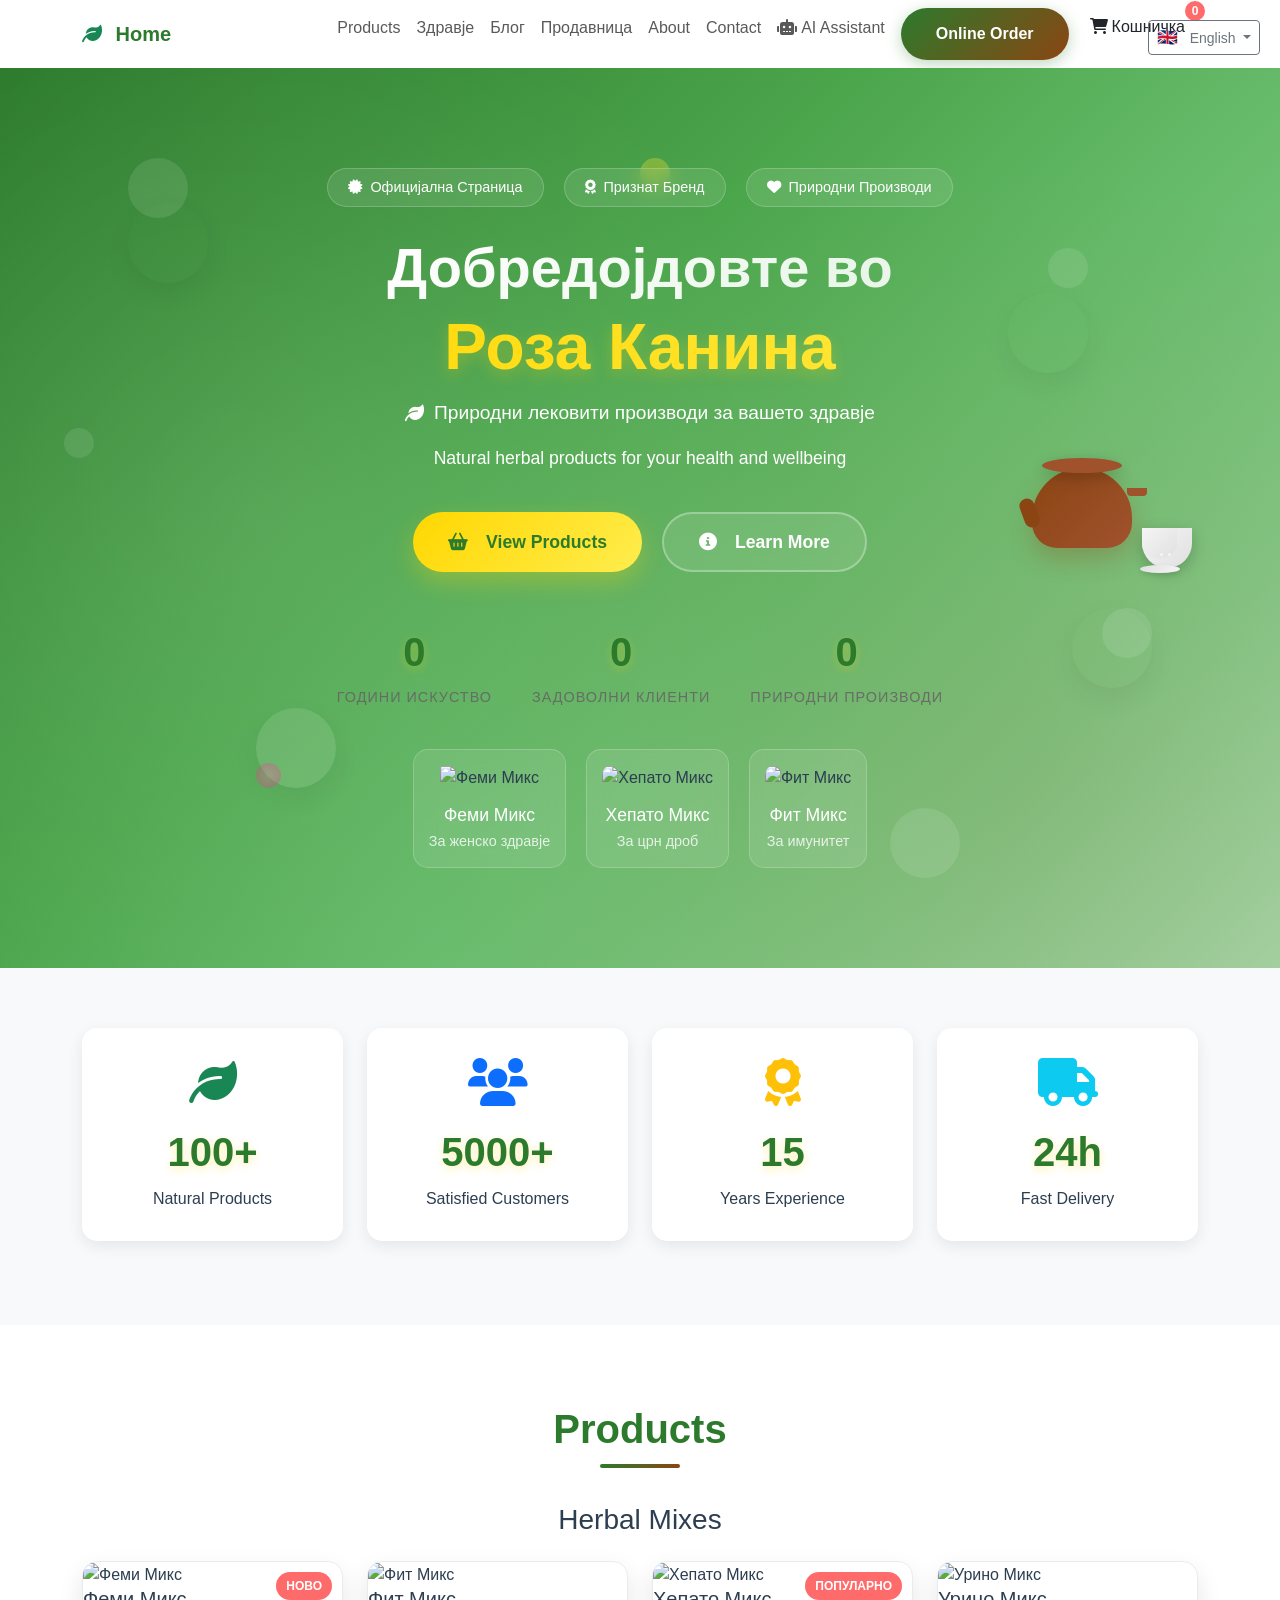
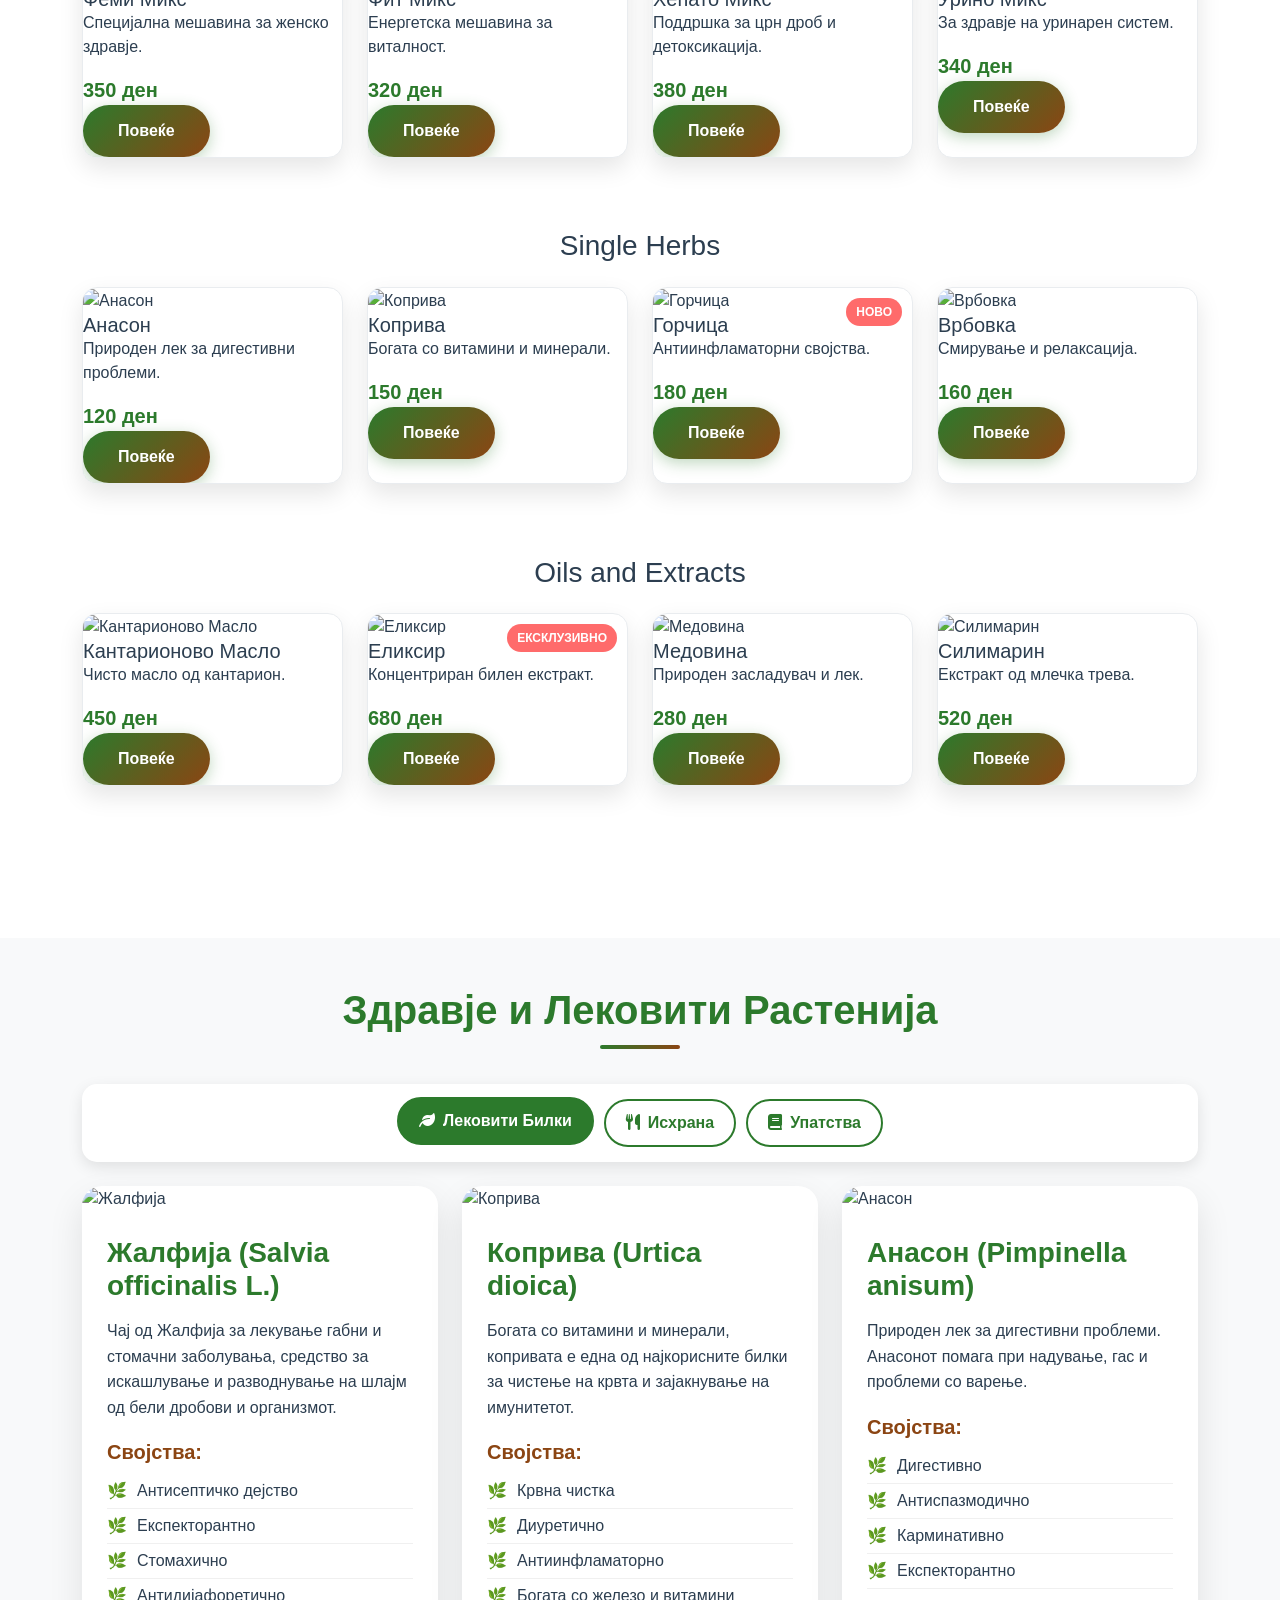
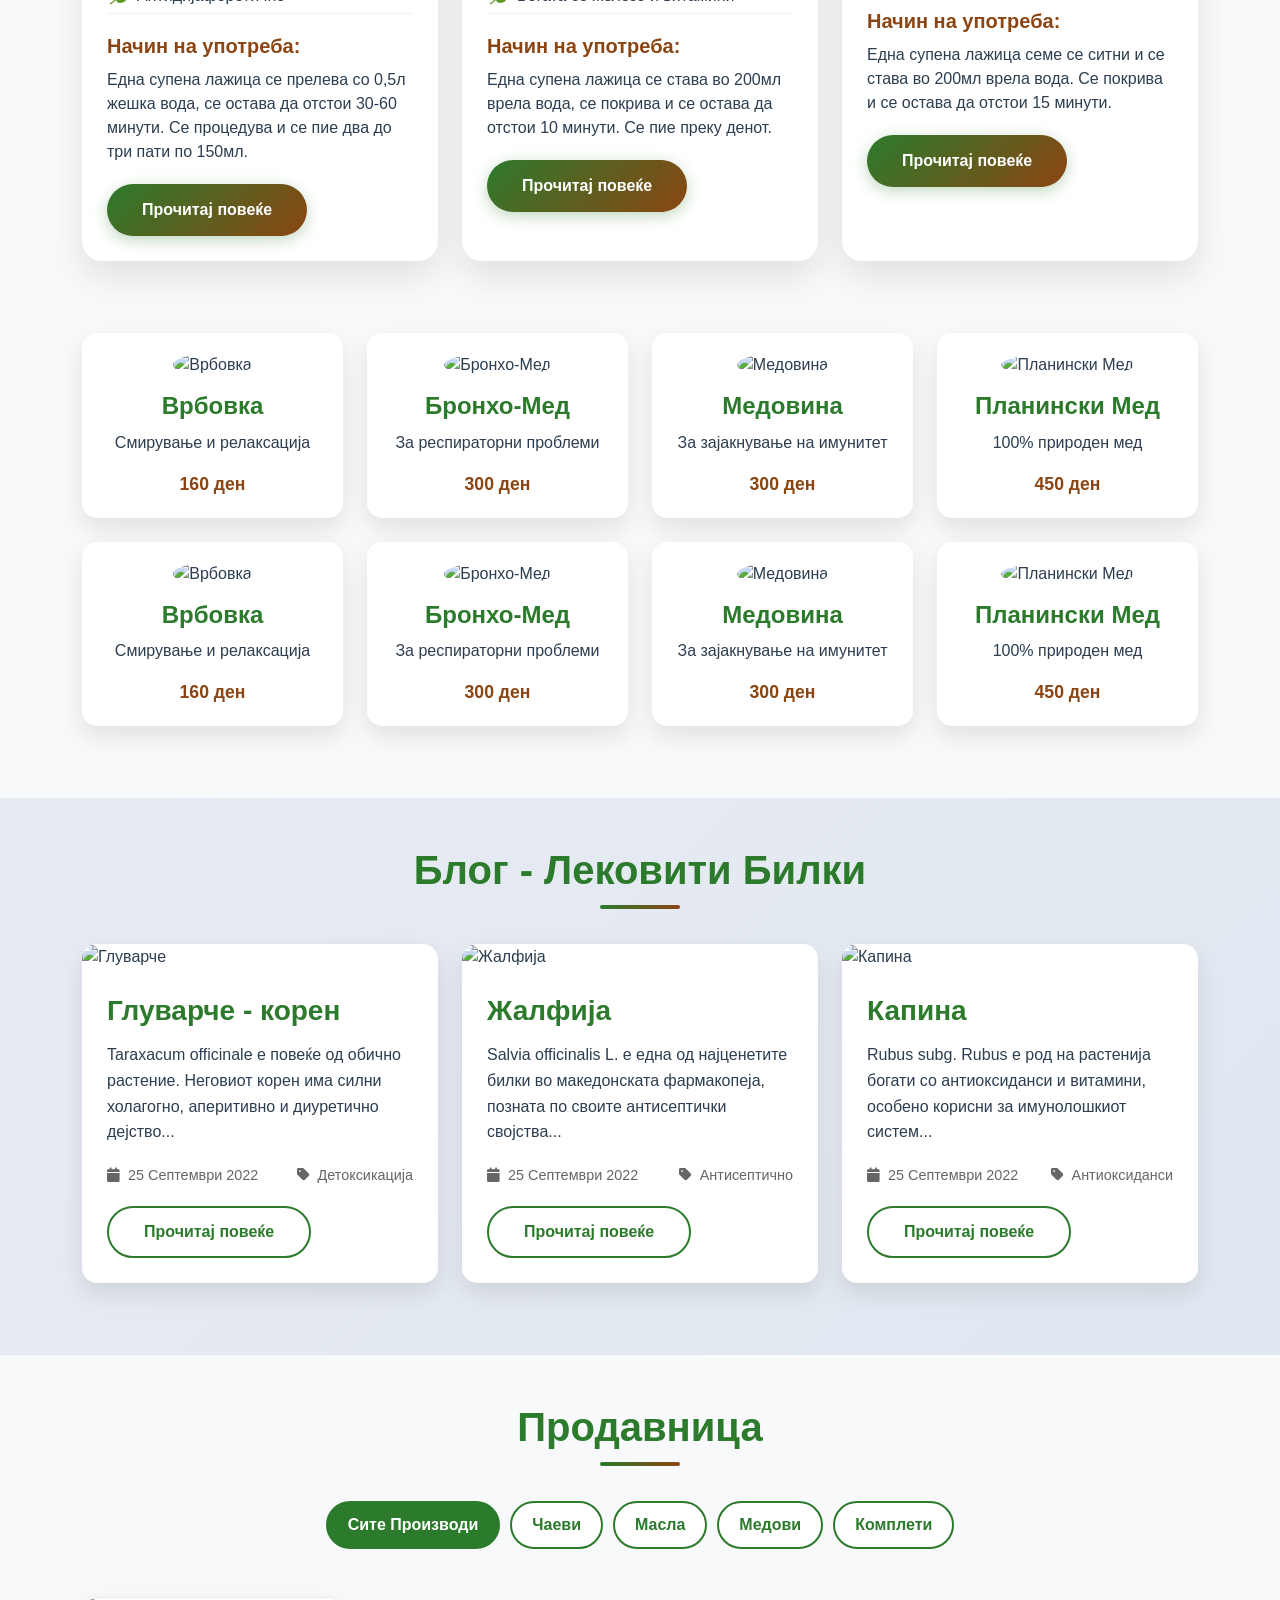
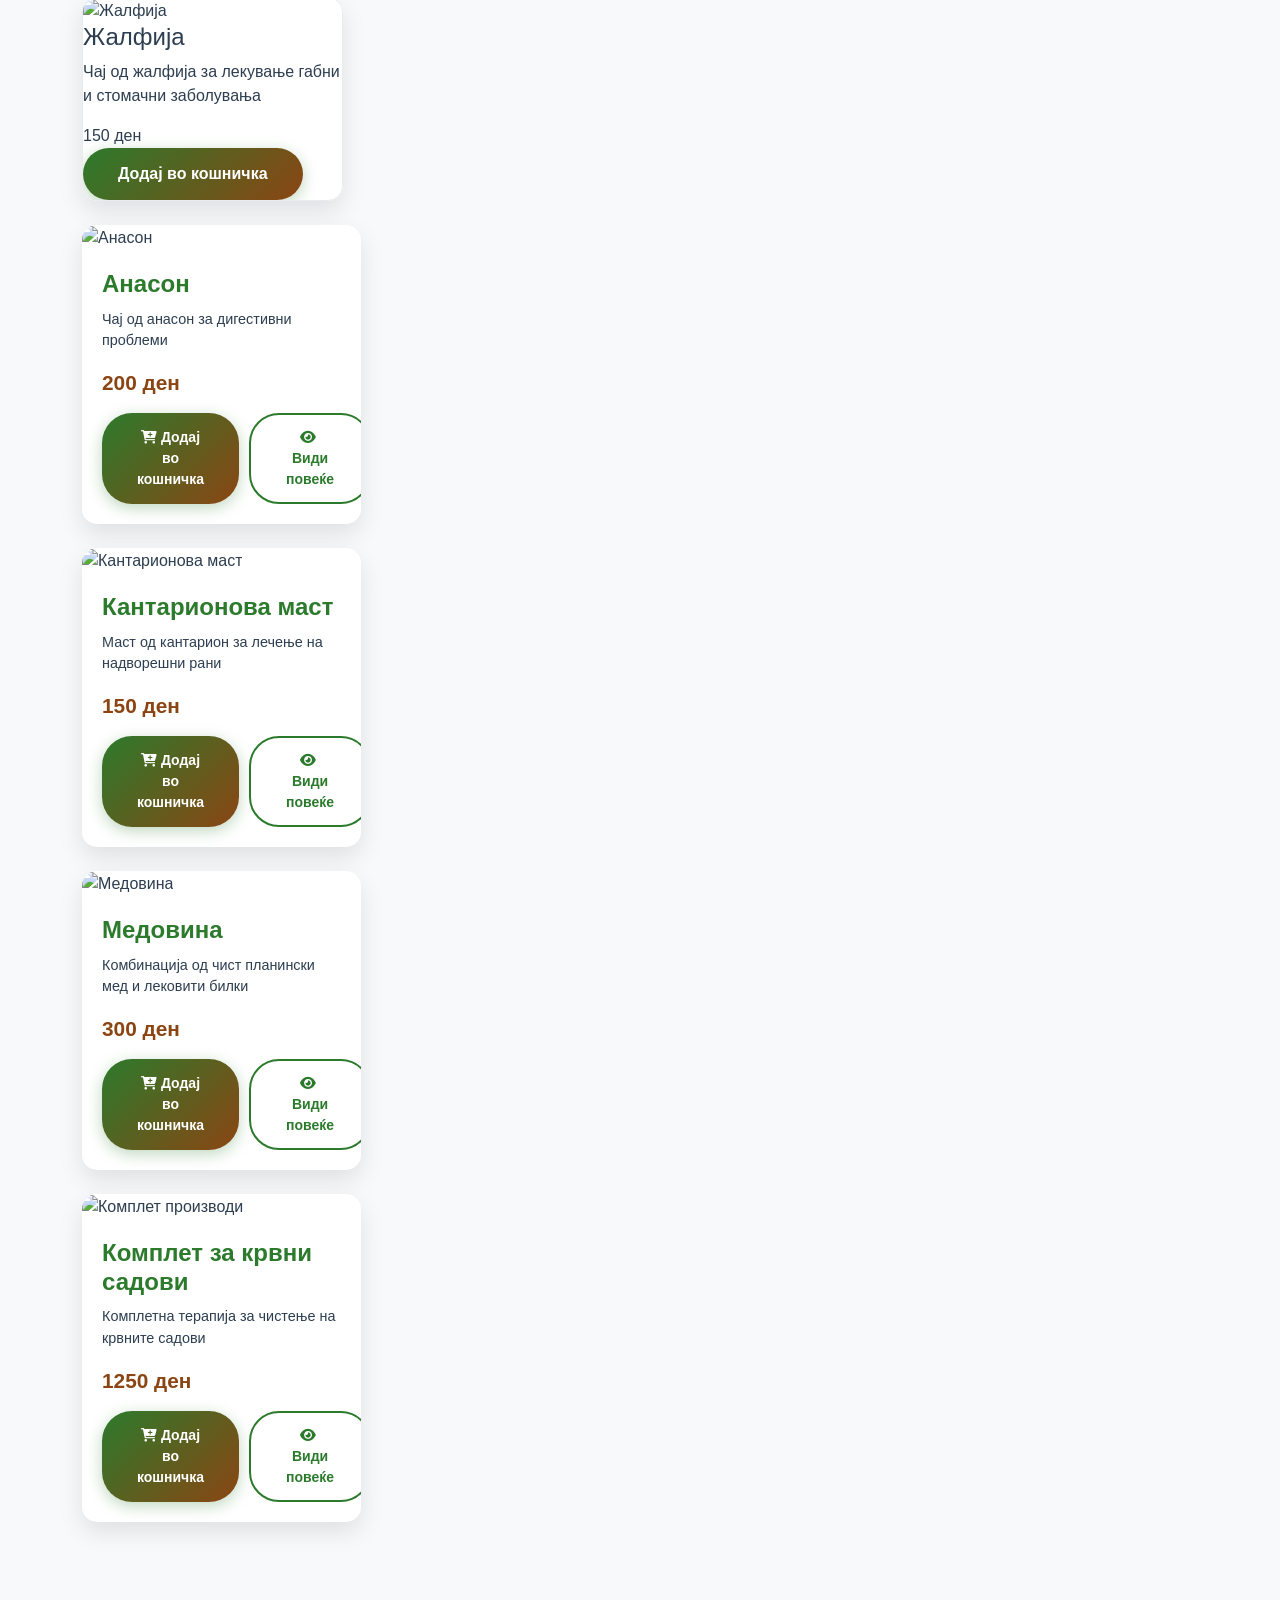
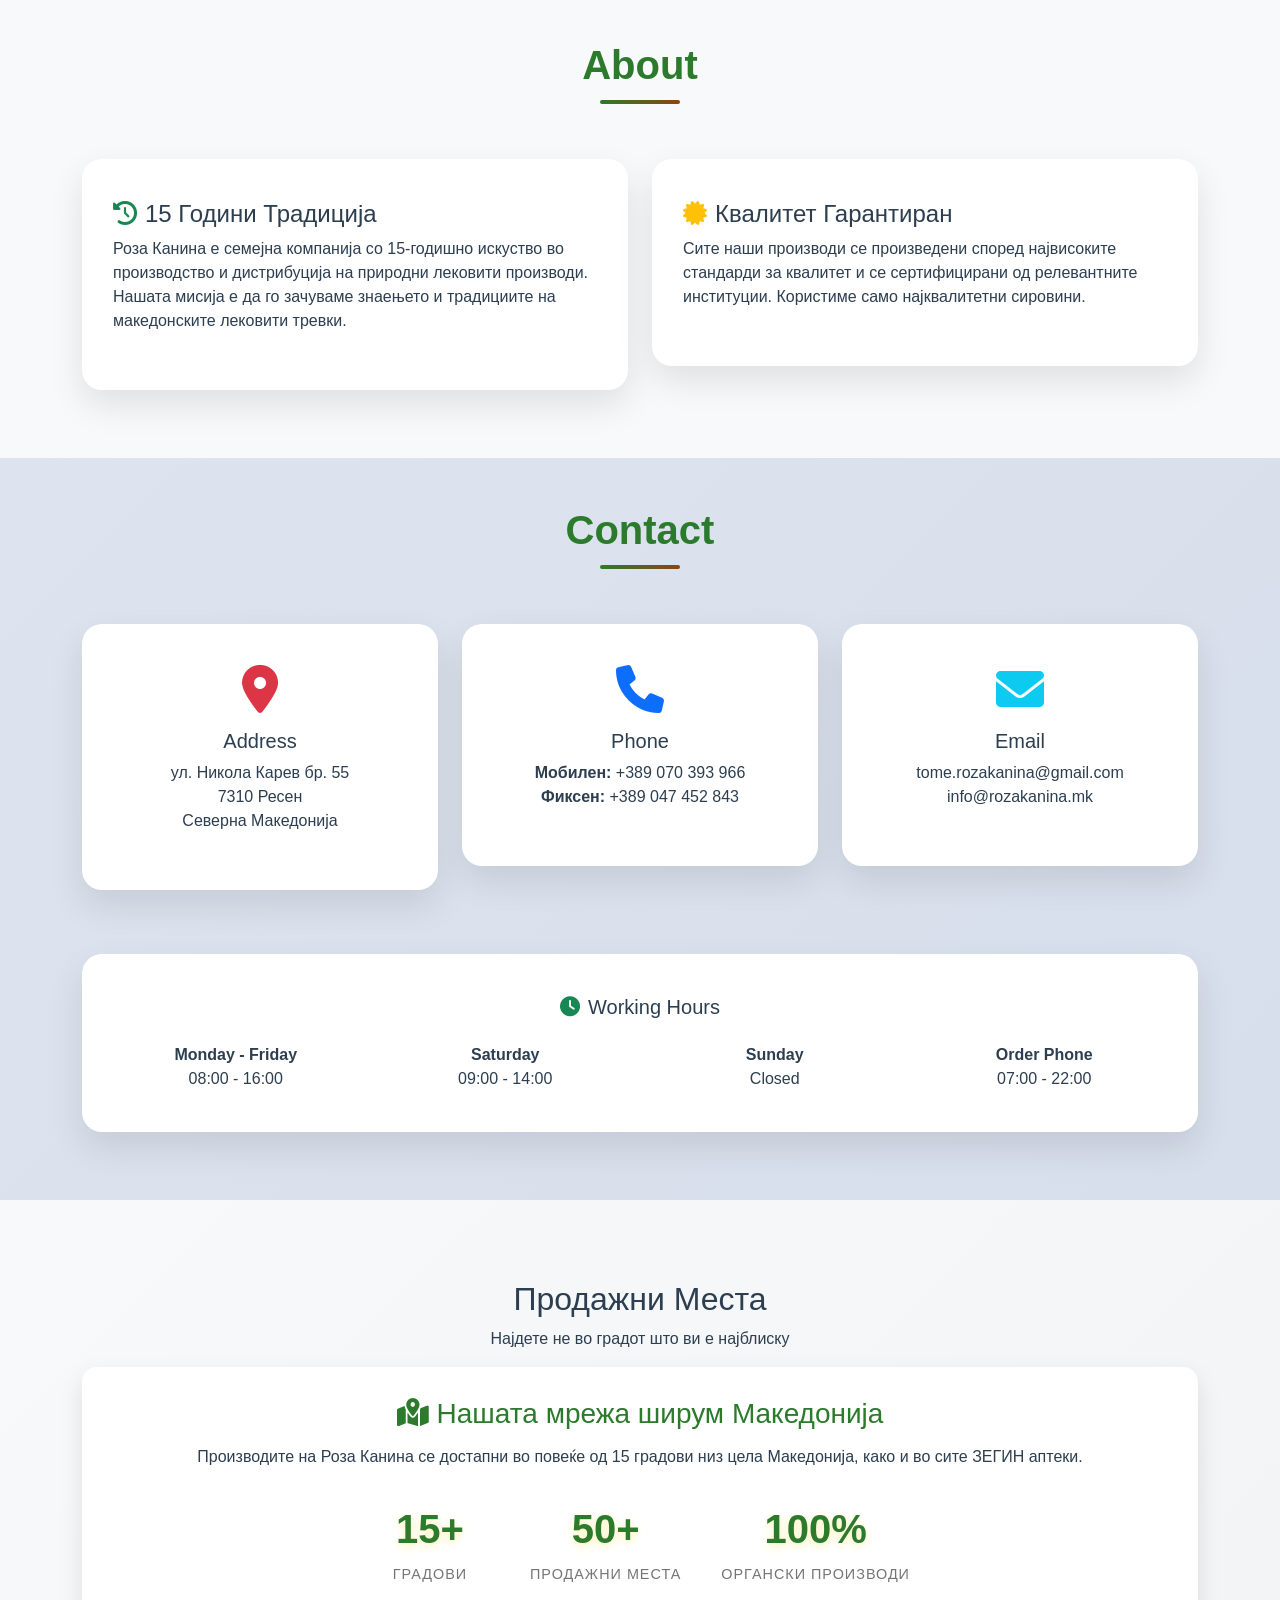
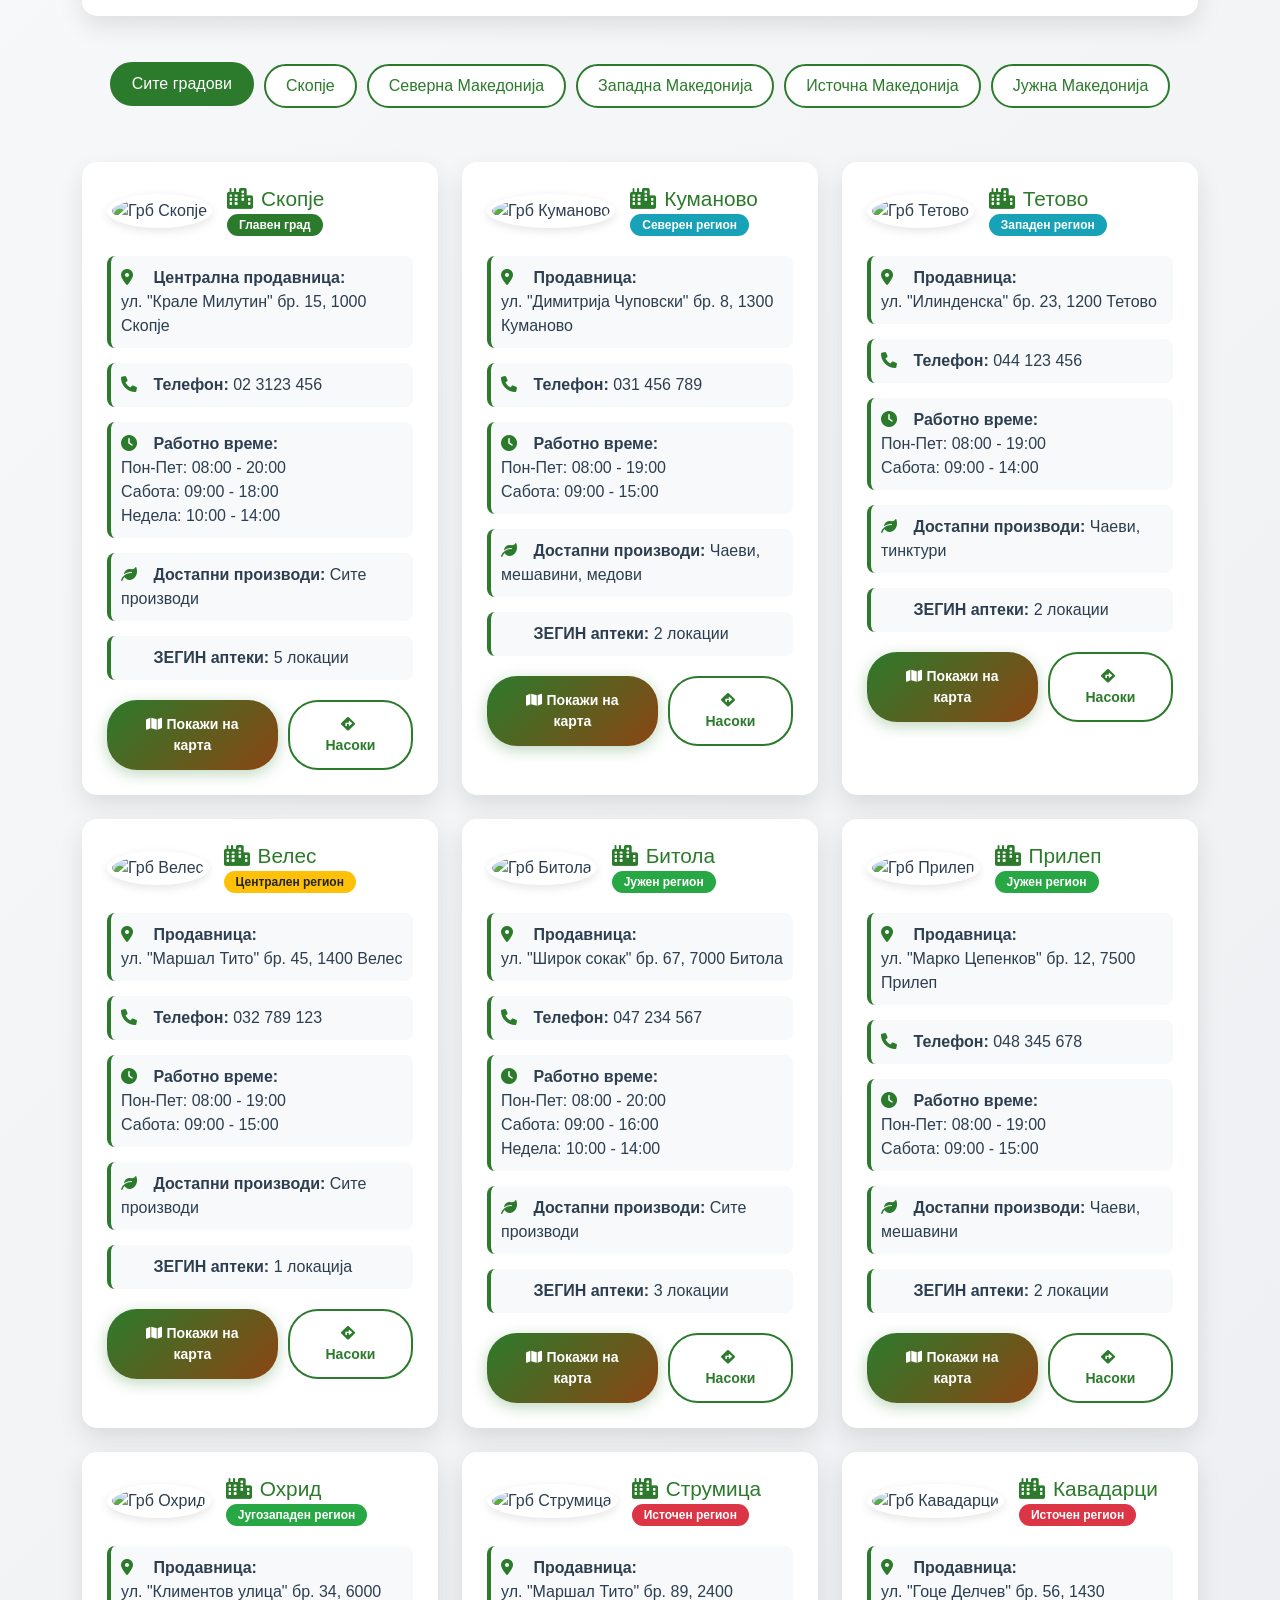
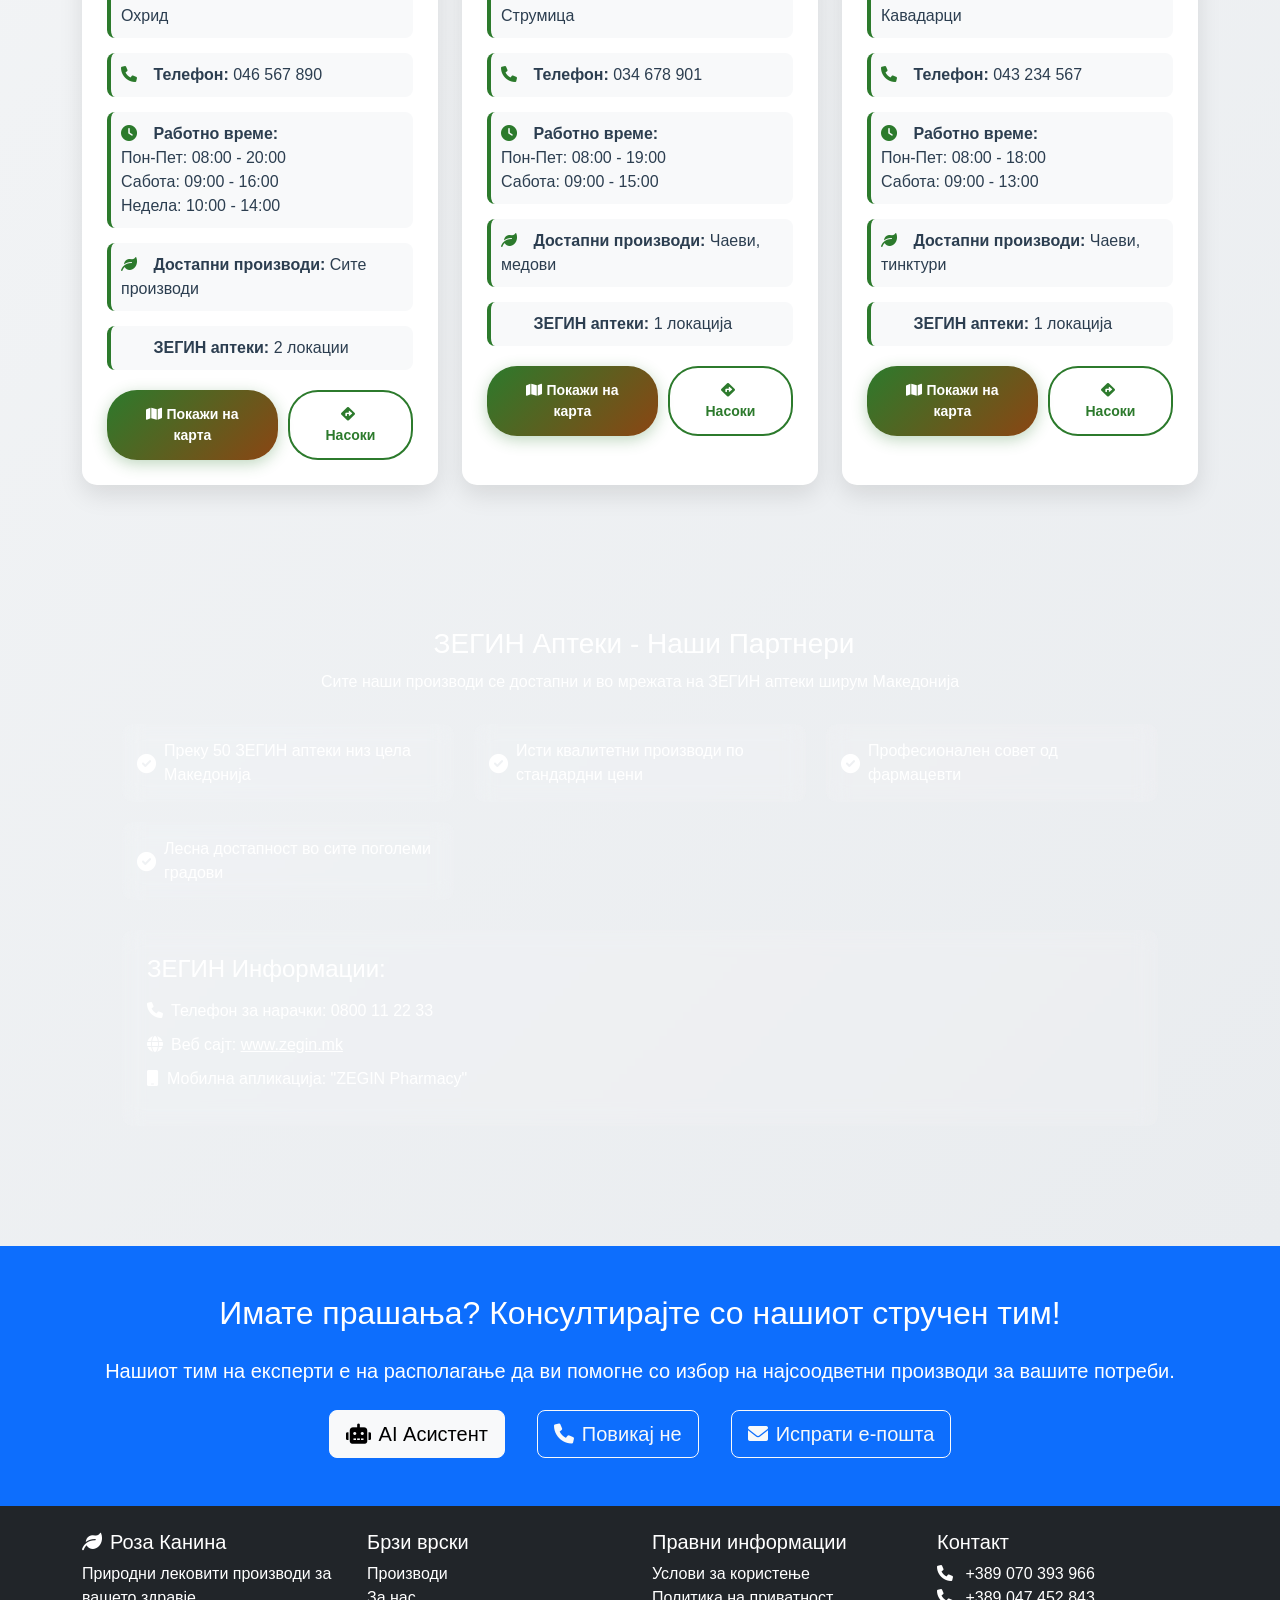
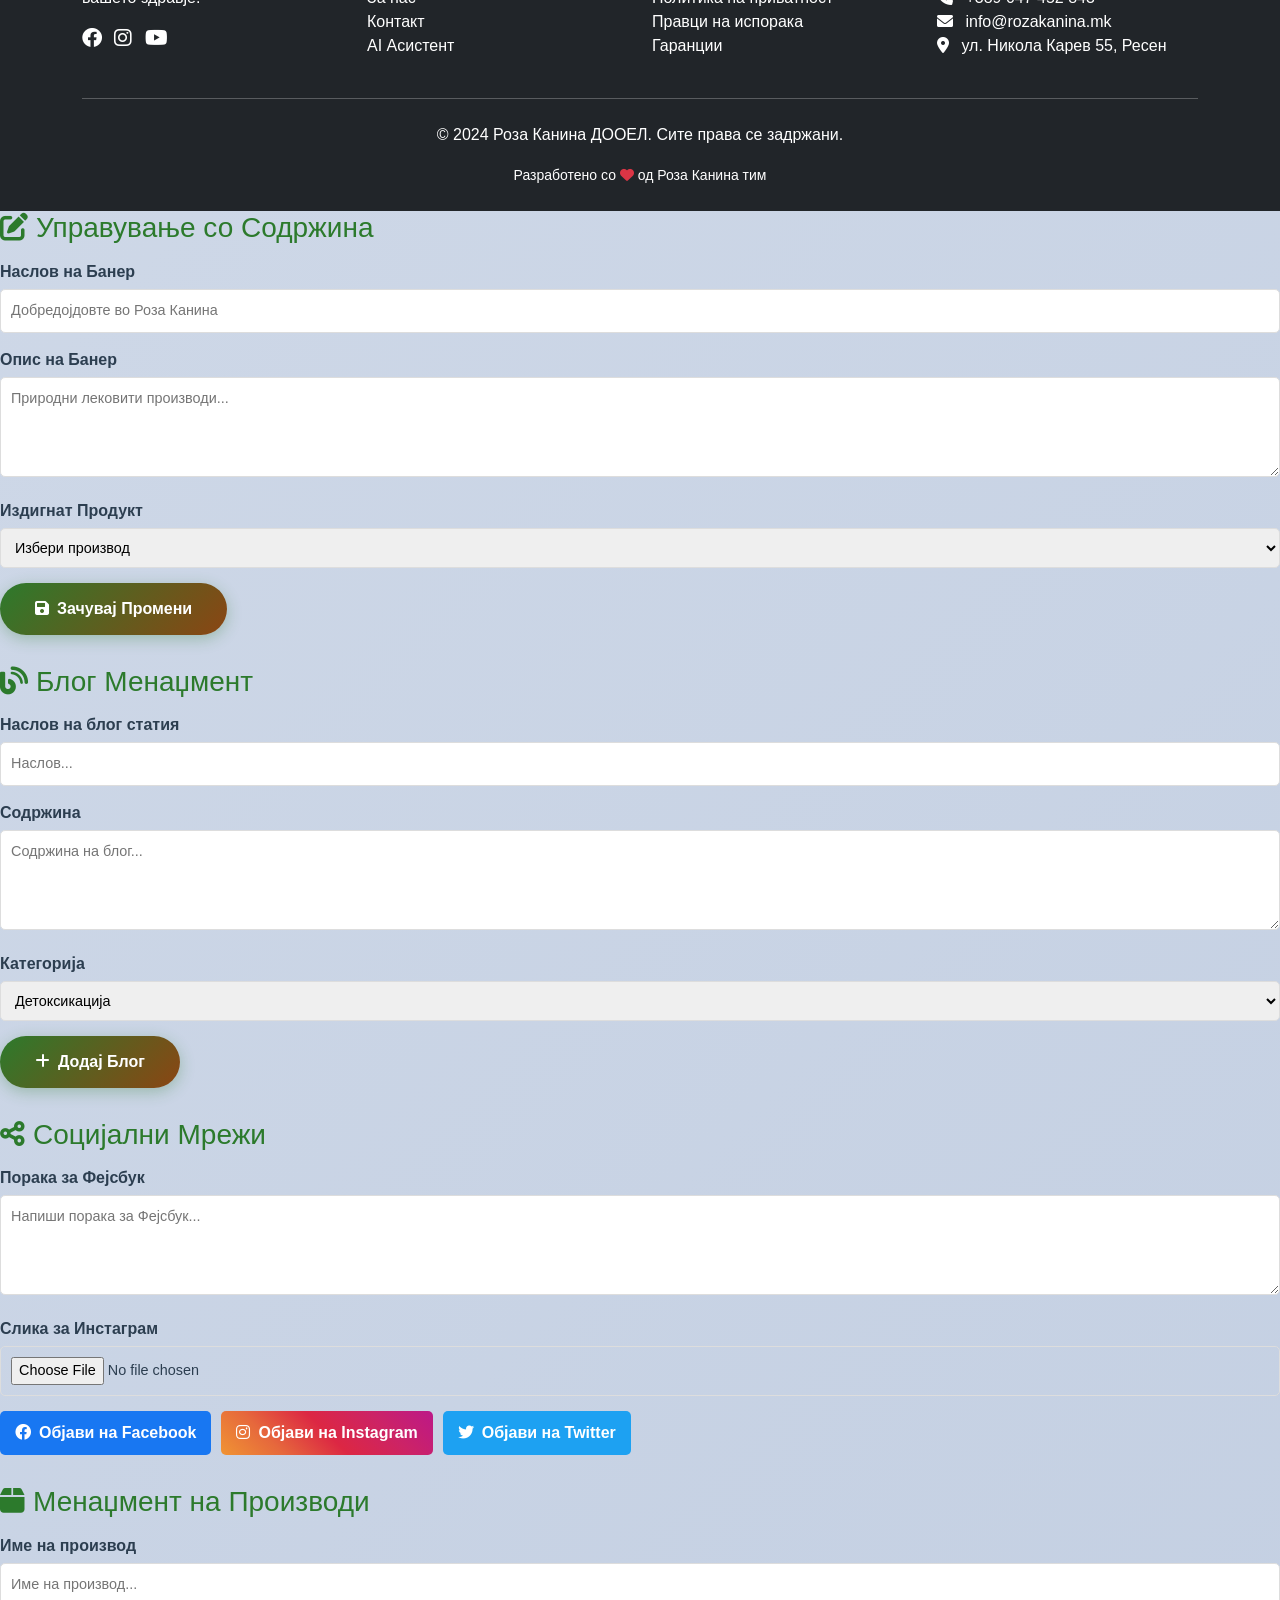
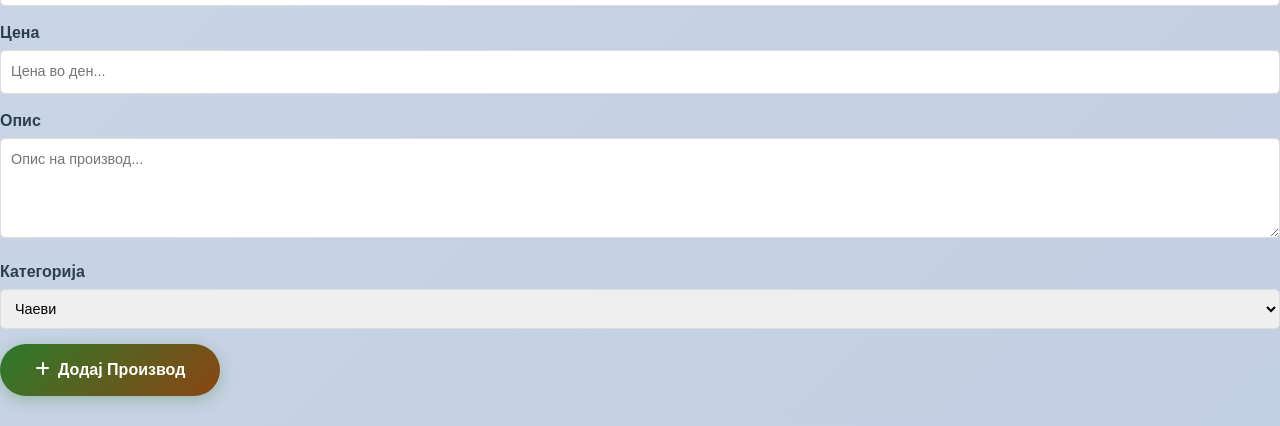
==== commit 38f8096c: "Add files via upload" ====
--- a/index.html
+++ b/index.html
@@ -50,6 +50,7 @@
     <link href="https://cdn.jsdelivr.net/npm/bootstrap@5.1.3/dist/css/bootstrap.min.css" rel="stylesheet">
     <link href="https://cdnjs.cloudflare.com/ajax/libs/font-awesome/6.0.0/css/all.min.css" rel="stylesheet">
     <link href="https://unpkg.com/aos@2.3.1/dist/aos.css" rel="stylesheet">
+    <link href="modern-hero.css" rel="stylesheet">
     <style>
         :root {
             --primary-color: #2c7a2c;
@@ -2933,97 +2934,171 @@
         </div>
     </nav>
 
-    <!-- Interactive Herbal Hero Section -->
-    <section class="herbal-hero-section">
-        <!-- Animated Background Elements -->
-        <div class="herbal-background">
-            <div class="floating-herb herb-1" style="background-image: url('Sliki/Sliki proizvodi/kopriva.png');"></div>
-            <div class="floating-herb herb-2" style="background-image: url('Sliki/Sliki proizvodi/anason.png');"></div>
-            <div class="floating-herb herb-3" style="background-image: url('Sliki/Sliki proizvodi/vrbovka.png');"></div>
-            <div class="floating-herb herb-4" style="background-image: url('Sliki/Sliki proizvodi/zhalfija.png');"></div>
-            <div class="floating-tea tea-1">
-                <i class="fas fa-leaf"></i>
+    <!-- Modern Hero Banner Section -->
+    <section class="modern-hero-section">
+        <!-- Dynamic Background -->
+        <div class="hero-background">
+            <div class="gradient-overlay"></div>
+            <div class="particle-container">
+                <div class="particle particle-1"></div>
+                <div class="particle particle-2"></div>
+                <div class="particle particle-3"></div>
+                <div class="particle particle-4"></div>
+                <div class="particle particle-5"></div>
+                <div class="particle particle-6"></div>
             </div>
-            <div class="floating-tea tea-2">
-                <i class="fas fa-mug-hot"></i>
-            </div>
-            <div class="floating-tea tea-3">
-                <i class="fas fa-seedling"></i>
-            </div>
-            <div class="tea-steam steam-1"></div>
-            <div class="tea-steam steam-2"></div>
-            <div class="tea-steam steam-3"></div>
-        </div>
-        
-        <!-- Interactive Tea Kettle -->
-        <div class="interactive-tea-kettle" onclick="animateTeaKettle()">
-            <div class="kettle-body">
-                <div class="kettle-spout"></div>
-                <div class="kettle-handle"></div>
-                <div class="kettle-lid"></div>
-                <div class="tea-flow" id="teaFlow"></div>
-            </div>
-            <div class="tea-cup">
-                <div class="tea-liquid"></div>
-                <div class="tea-waves"></div>
+            
+            <!-- Floating Herbal Elements -->
+            <div class="floating-elements">
+                <div class="floating-herb modern-herb-1" style="background-image: url('Sliki/Sliki proizvodi/kopriva.png');"></div>
+                <div class="floating-herb modern-herb-2" style="background-image: url('Sliki/Sliki proizvodi/anason.png');"></div>
+                <div class="floating-herb modern-herb-3" style="background-image: url('Sliki/Sliki proizvodi/vrbovka.png');"></div>
+                <div class="floating-herb modern-herb-4" style="background-image: url('Sliki/Sliki proizvodi/zhalfija.png');"></div>
             </div>
         </div>
         
-        <!-- Main Content -->
-        <div class="container hero-content">
-            <div class="welcome-badge" data-aos="zoom-in-down">
-                <i class="fas fa-certificate"></i>
-                <span>Официјална Страница</span>
-            </div>
-            
-            <h1 class="display-3 fw-bold mb-4" data-aos="fade-up" data-aos-delay="200">
-                <span class="text-gradient">Добредојдовте</span><br>
-                <span class="text-herbal">во Роза Канина</span>
-            </h1>
-            
-            <p class="lead mb-5" data-aos="fade-up" data-aos-delay="400" data-translate="subtitle">
-                Природни лековити производи за вашето здравје и благосостојба
-            </p>
-            
-            <div class="d-flex justify-content-center gap-3" data-aos="fade-up" data-aos-delay="600">
-                <button class="btn btn-herbal btn-lg" onclick="scrollToSection('products')">
-                    <i class="fas fa-leaf me-2"></i>
-                    <span data-translate="view_products">Погледни Производи</span>
-                </button>
-                <button class="btn btn-outline-herbal btn-lg" onclick="scrollToSection('about')">
-                    <i class="fas fa-info-circle me-2"></i>
-                    <span data-translate="learn_more">Дознај Повеќе</span>
-                </button>
-            </div>
-            
-            <!-- Interactive Product Showcase -->
-            <div class="product-showcase" data-aos="fade-up" data-aos-delay="800">
-                <div class="showcase-item" onclick="showProductDetail('femi-miks')">
-                    <img src="Sliki/Novi sliki od proizvodi za web/femi-miks.png" alt="Феми Микс">
-                    <span>Феми Микс</span>
-                </div>
-                <div class="showcase-item" onclick="showProductDetail('hepato-miks')">
-                    <img src="Sliki/Novi sliki od proizvodi za web/hepato-miks.png" alt="Хепато Микс">
-                    <span>Хепато Микс</span>
-                </div>
-                <div class="showcase-item" onclick="showProductDetail('fit-miks')">
-                    <img src="Sliki/Novi sliki od proizvodi za web/fit-miks.png" alt="Фит Микс">
-                    <span>Фит Микс</span>
-                </div>
-                <div class="showcase-item" onclick="showProductDetail('urino-miks')">
-                    <img src="Sliki/Novi sliki od proizvodi za web/urino-miks.png" alt="Урино Микс">
-                    <span>Урино Микс</span>
+        <!-- Interactive Tea Ceremony -->
+        <div class="tea-ceremony" onclick="animateTeaCeremony()">
+            <div class="tea-pot">
+                <div class="pot-body">
+                    <div class="pot-spout"></div>
+                    <div class="pot-handle"></div>
+                    <div class="pot-lid"></div>
+                    <div class="tea-stream" id="teaStream"></div>
+                </div>
+                <div class="tea-cup">
+                    <div class="cup-body">
+                        <div class="tea-liquid"></div>
+                        <div class="tea-bubbles"></div>
+                        <div class="steam-container">
+                            <div class="steam steam-1"></div>
+                            <div class="steam steam-2"></div>
+                            <div class="steam steam-3"></div>
+                        </div>
+                    </div>
+                    <div class="cup-saucer"></div>
                 </div>
             </div>
         </div>
         
-        <!-- Nature Elements -->
-        <div class="nature-elements">
-            <div class="branch branch-left"></div>
-            <div class="branch branch-right"></div>
-            <div class="flower flower-1"></div>
-            <div class="flower flower-2"></div>
-            <div class="flower flower-3"></div>
+        <!-- Main Hero Content -->
+        <div class="hero-container">
+            <div class="hero-content">
+                <!-- Trust Badges -->
+                <div class="trust-badges" data-aos="fade-down">
+                    <div class="badge-item">
+                        <i class="fas fa-certificate"></i>
+                        <span>Официјална Страница</span>
+                    </div>
+                    <div class="badge-item">
+                        <i class="fas fa-award"></i>
+                        <span>Признат Бренд</span>
+                    </div>
+                    <div class="badge-item">
+                        <i class="fas fa-heart"></i>
+                        <span>Природни Производи</span>
+                    </div>
+                </div>
+                
+                <!-- Main Title -->
+                <h1 class="hero-title" data-aos="fade-up" data-aos-delay="200">
+                    <span class="title-line">
+                        <span class="title-gradient">Добредојдовте во</span>
+                    </span>
+                    <span class="title-line">
+                        <span class="brand-name">Роза Канина</span>
+                    </span>
+                    <span class="title-subtitle" data-aos="fade-up" data-aos-delay="400">
+                        <i class="fas fa-leaf"></i>
+                        Природни лековити производи за вашето здравје
+                    </span>
+                </h1>
+                
+                <!-- Hero Description -->
+                <p class="hero-description" data-aos="fade-up" data-aos-delay="600" data-translate="subtitle">
+                    Откријте ја силата на природата со нашите премиум билни производи. 
+                    Традиционална мудрост современа за вашето благосостојба.
+                </p>
+                
+                <!-- CTA Buttons -->
+                <div class="hero-actions" data-aos="fade-up" data-aos-delay="800">
+                    <button class="btn btn-hero btn-primary" onclick="scrollToSection('products')">
+                        <i class="fas fa-shopping-basket me-2"></i>
+                        <span data-translate="view_products">Погледни Производи</span>
+                        <div class="btn-ripple"></div>
+                    </button>
+                    <button class="btn btn-hero btn-secondary" onclick="scrollToSection('about')">
+                        <i class="fas fa-info-circle me-2"></i>
+                        <span data-translate="learn_more">Дознај Повеќе</span>
+                        <div class="btn-ripple"></div>
+                    </button>
+                </div>
+                
+                <!-- Quick Stats -->
+                <div class="hero-stats" data-aos="fade-up" data-aos-delay="1000">
+                    <div class="stat-item">
+                        <div class="stat-number" data-count="25">0</div>
+                        <div class="stat-label">Години Искуство</div>
+                    </div>
+                    <div class="stat-item">
+                        <div class="stat-number" data-count="10000">0</div>
+                        <div class="stat-label">Задоволни Клиенти</div>
+                    </div>
+                    <div class="stat-item">
+                        <div class="stat-number" data-count="50">0</div>
+                        <div class="stat-label">Природни Производи</div>
+                    </div>
+                </div>
+            </div>
+            
+            <!-- Product Preview Carousel -->
+            <div class="product-preview" data-aos="fade-left" data-aos-delay="1200">
+                <div class="preview-item" onclick="showProductDetail('femi-miks')">
+                    <div class="preview-image">
+                        <img src="Sliki/Novi sliki od proizvodi za web/femi-miks.png" alt="Феми Микс">
+                        <div class="preview-overlay">
+                            <i class="fas fa-plus-circle"></i>
+                        </div>
+                    </div>
+                    <div class="preview-info">
+                        <h4>Феми Микс</h4>
+                        <p>За женско здравје</p>
+                    </div>
+                </div>
+                <div class="preview-item" onclick="showProductDetail('hepato-miks')">
+                    <div class="preview-image">
+                        <img src="Sliki/Novi sliki od proizvodi za web/hepato-miks.png" alt="Хепато Микс">
+                        <div class="preview-overlay">
+                            <i class="fas fa-plus-circle"></i>
+                        </div>
+                    </div>
+                    <div class="preview-info">
+                        <h4>Хепато Микс</h4>
+                        <p>За црн дроб</p>
+                    </div>
+                </div>
+                <div class="preview-item" onclick="showProductDetail('fit-miks')">
+                    <div class="preview-image">
+                        <img src="Sliki/Novi sliki od proizvodi za web/fit-miks.png" alt="Фит Микс">
+                        <div class="preview-overlay">
+                            <i class="fas fa-plus-circle"></i>
+                        </div>
+                    </div>
+                    <div class="preview-info">
+                        <h4>Фит Микс</h4>
+                        <p>За имунитет</p>
+                    </div>
+                </div>
+            </div>
+        </div>
+        
+        <!-- Decorative Elements -->
+        <div class="hero-decorations">
+            <div class="decoration leaf-1"></div>
+            <div class="decoration leaf-2"></div>
+            <div class="decoration leaf-3"></div>
+            <div class="decoration flower-1"></div>
+            <div class="decoration flower-2"></div>
         </div>
     </section>
 
@@ -7921,7 +7996,130 @@
             }
         });
         
-        // Add parallax effect
+        // Modern Hero Banner Functions
+        function animateTeaCeremony() {
+            const teaStream = document.getElementById('teaStream');
+            const teaLiquid = document.querySelector('.tea-liquid');
+            
+            if (teaStream && teaLiquid) {
+                // Animate tea stream
+                teaStream.style.height = '40px';
+                teaStream.style.opacity = '1';
+                
+                // Animate tea liquid
+                teaLiquid.style.height = '15px';
+                
+                // Reset after animation
+                setTimeout(() => {
+                    teaStream.style.height = '0';
+                    teaStream.style.opacity = '0';
+                    teaLiquid.style.height = '0';
+                }, 3000);
+            }
+        }
+
+        // Animate hero stats on scroll
+        function animateHeroStats() {
+            const statNumbers = document.querySelectorAll('.stat-number');
+            
+            const observer = new IntersectionObserver((entries) => {
+                entries.forEach(entry => {
+                    if (entry.isIntersecting) {
+                        const statNumber = entry.target;
+                        const targetCount = parseInt(statNumber.getAttribute('data-count'));
+                        let currentCount = 0;
+                        
+                        const increment = targetCount / 50;
+                        const timer = setInterval(() => {
+                            currentCount += increment;
+                            if (currentCount >= targetCount) {
+                                currentCount = targetCount;
+                                clearInterval(timer);
+                            }
+                            statNumber.textContent = Math.floor(currentCount);
+                        }, 50);
+                        
+                        observer.unobserve(statNumber);
+                    }
+                });
+            });
+            
+            statNumbers.forEach(stat => observer.observe(stat));
+        }
+
+        // Add interactive hover effects
+        function addHeroInteractions() {
+            const teaCeremony = document.querySelector('.tea-ceremony');
+            const previewItems = document.querySelectorAll('.preview-item');
+            
+            if (teaCeremony) {
+                teaCeremony.addEventListener('mouseenter', () => {
+                    teaCeremony.style.transform = 'translateY(-50%) scale(1.1)';
+                });
+                
+                teaCeremony.addEventListener('mouseleave', () => {
+                    teaCeremony.style.transform = 'translateY(-50%) scale(1)';
+                });
+            }
+            
+            previewItems.forEach(item => {
+                item.addEventListener('mouseenter', () => {
+                    item.style.transform = 'translateY(-8px) scale(1.05)';
+                });
+                
+                item.addEventListener('mouseleave', () => {
+                    item.style.transform = 'translateY(0) scale(1)';
+                });
+            });
+        }
+
+        // Add parallax effect to modern hero section
+        window.addEventListener('scroll', function() {
+            const scrolled = window.pageYOffset;
+            const heroSection = document.querySelector('.modern-hero-section');
+            const particles = document.querySelectorAll('.particle');
+            const floatingElements = document.querySelectorAll('.modern-herb');
+            
+            if (heroSection) {
+                heroSection.style.transform = `translateY(${scrolled * 0.3}px)`;
+            }
+            
+            // Animate particles
+            particles.forEach((particle, index) => {
+                const speed = 0.5 + (index * 0.1);
+                particle.style.transform = `translateY(${scrolled * speed}px) rotate(${scrolled * 0.1}deg)`;
+            });
+            
+            // Animate floating herbs
+            floatingElements.forEach((herb, index) => {
+                const speed = 0.3 + (index * 0.05);
+                herb.style.transform = `translateY(${scrolled * speed}px) rotate(${scrolled * 0.05}deg)`;
+            });
+        });
+
+        // Initialize hero animations
+        document.addEventListener('DOMContentLoaded', function() {
+            animateHeroStats();
+            addHeroInteractions();
+            
+            // Add ripple effect to buttons
+            const buttons = document.querySelectorAll('.btn-hero');
+            buttons.forEach(button => {
+                button.addEventListener('click', function(e) {
+                    const ripple = this.querySelector('.btn-ripple');
+                    const rect = this.getBoundingClientRect();
+                    const size = Math.max(rect.width, rect.height);
+                    const x = e.clientX - rect.left - size / 2;
+                    const y = e.clientY - rect.top - size / 2;
+                    
+                    ripple.style.width = ripple.style.height = size + 'px';
+                    ripple.style.left = x + 'px';
+                    ripple.style.top = y + 'px';
+                });
+            });
+        });
+
+        // Add parallax effect to old hero section
         window.addEventListener('scroll', function() {
             const scrolled = window.pageYOffset;
             const heroSection = document.querySelector('.herbal-hero-section');
--- a/modern-hero.css
+++ b/modern-hero.css
@@ -0,0 +1,799 @@
+/* Modern Hero Banner Styles for Raza Kanina */
+
+/* Modern Hero Banner Section */
+.modern-hero-section {
+    min-height: 100vh;
+    background: linear-gradient(135deg, 
+        #2c7a2c 0%, 
+        #3a8f3a 20%, 
+        #4ca64c 40%, 
+        #66bb6a 60%, 
+        #81c784 80%, 
+        #a5d6a7 100%);
+    position: relative;
+    display: flex;
+    align-items: center;
+    justify-content: center;
+    overflow: hidden;
+}
+
+.hero-background {
+    position: absolute;
+    top: 0;
+    left: 0;
+    width: 100%;
+    height: 100%;
+    z-index: 1;
+}
+
+.gradient-overlay {
+    position: absolute;
+    top: 0;
+    left: 0;
+    width: 100%;
+    height: 100%;
+    background: radial-gradient(circle at 20% 50%, rgba(255,255,255,0.1) 0%, transparent 50%),
+                radial-gradient(circle at 80% 80%, rgba(139,69,19,0.1) 0%, transparent 50%);
+    animation: gradientShift 15s ease-in-out infinite;
+}
+
+@keyframes gradientShift {
+    0%, 100% { opacity: 0.3; }
+    50% { opacity: 0.6; }
+}
+
+.particle-container {
+    position: absolute;
+    top: 0;
+    left: 0;
+    width: 100%;
+    height: 100%;
+    z-index: 2;
+}
+
+.particle {
+    position: absolute;
+    background: rgba(255,255,255,0.1);
+    border-radius: 50%;
+    animation: float 20s infinite ease-in-out;
+}
+
+.particle-1 {
+    width: 60px;
+    height: 60px;
+    top: 10%;
+    left: 10%;
+    animation-delay: 0s;
+}
+
+.particle-2 {
+    width: 40px;
+    height: 40px;
+    top: 20%;
+    right: 15%;
+    animation-delay: 2s;
+}
+
+.particle-3 {
+    width: 80px;
+    height: 80px;
+    bottom: 20%;
+    left: 20%;
+    animation-delay: 4s;
+}
+
+.particle-4 {
+    width: 50px;
+    height: 50px;
+    top: 60%;
+    right: 10%;
+    animation-delay: 6s;
+}
+
+.particle-5 {
+    width: 70px;
+    height: 70px;
+    bottom: 10%;
+    right: 25%;
+    animation-delay: 8s;
+}
+
+.particle-6 {
+    width: 30px;
+    height: 30px;
+    top: 40%;
+    left: 5%;
+    animation-delay: 10s;
+}
+
+@keyframes float {
+    0%, 100% { transform: translateY(0px) rotate(0deg); }
+    25% { transform: translateY(-20px) rotate(90deg); }
+    50% { transform: translateY(10px) rotate(180deg); }
+    75% { transform: translateY(-15px) rotate(270deg); }
+}
+
+.floating-elements {
+    position: absolute;
+    top: 0;
+    left: 0;
+    width: 100%;
+    height: 100%;
+    z-index: 3;
+}
+
+.modern-herb-1 {
+    position: absolute;
+    width: 80px;
+    height: 80px;
+    background-size: contain;
+    background-repeat: no-repeat;
+    background-position: center;
+    top: 15%;
+    left: 10%;
+    animation: floatHerb 15s infinite ease-in-out;
+    animation-delay: 0s;
+}
+
+.modern-herb-2 {
+    position: absolute;
+    width: 70px;
+    height: 70px;
+    background-size: contain;
+    background-repeat: no-repeat;
+    background-position: center;
+    top: 25%;
+    right: 15%;
+    animation: floatHerb 18s infinite ease-in-out;
+    animation-delay: 3s;
+}
+
+.modern-herb-3 {
+    position: absolute;
+    width: 90px;
+    height: 90px;
+    background-size: contain;
+    background-repeat: no-repeat;
+    background-position: center;
+    bottom: 20%;
+    left: 20%;
+    animation: floatHerb 20s infinite ease-in-out;
+    animation-delay: 6s;
+}
+
+.modern-herb-4 {
+    position: absolute;
+    width: 75px;
+    height: 75px;
+    background-size: contain;
+    background-repeat: no-repeat;
+    background-position: center;
+    top: 60%;
+    right: 10%;
+    animation: floatHerb 17s infinite ease-in-out;
+    animation-delay: 9s;
+}
+
+@keyframes floatHerb {
+    0%, 100% { transform: translateY(0px) rotate(-5deg); }
+    25% { transform: translateY(-30px) rotate(5deg); }
+    50% { transform: translateY(-15px) rotate(-3deg); }
+    75% { transform: translateY(-25px) rotate(3deg); }
+}
+
+.tea-ceremony {
+    position: absolute;
+    top: 50%;
+    right: 10%;
+    transform: translateY(-50%);
+    z-index: 10;
+    cursor: pointer;
+    transition: transform 0.3s ease;
+}
+
+.tea-ceremony:hover {
+    transform: translateY(-50%) scale(1.05);
+}
+
+.tea-pot {
+    position: relative;
+    width: 120px;
+    height: 100px;
+}
+
+.pot-body {
+    width: 100px;
+    height: 80px;
+    background: linear-gradient(135deg, #8b4513, #a0522d);
+    border-radius: 50px 50px 25px 25px;
+    position: relative;
+    box-shadow: 0 10px 25px rgba(139,69,19,0.3);
+}
+
+.pot-spout {
+    position: absolute;
+    top: 20px;
+    right: -15px;
+    width: 20px;
+    height: 8px;
+    background: #a0522d;
+    border-radius: 0 0 4px 4px;
+}
+
+.pot-handle {
+    position: absolute;
+    top: 30px;
+    left: -10px;
+    width: 15px;
+    height: 30px;
+    background: #8b4513;
+    border-radius: 10px;
+    transform: rotate(-20deg);
+}
+
+.pot-lid {
+    position: absolute;
+    top: -10px;
+    left: 10px;
+    width: 80px;
+    height: 15px;
+    background: #a0522d;
+    border-radius: 50%;
+    box-shadow: 0 5px 15px rgba(0,0,0,0.2);
+}
+
+.tea-stream {
+    position: absolute;
+    top: 25px;
+    right: -35px;
+    width: 20px;
+    height: 0;
+    background: linear-gradient(180deg, #d4a574, #c19a6b);
+    border-radius: 10px;
+    transition: height 0.5s ease;
+    opacity: 0;
+}
+
+.tea-cup {
+    position: absolute;
+    top: 60px;
+    right: -50px;
+    width: 40px;
+    height: 35px;
+}
+
+.cup-body {
+    width: 35px;
+    height: 30px;
+    background: linear-gradient(135deg, #f5f5f5, #e0e0e0);
+    border-radius: 0 0 15px 15px;
+    position: relative;
+    overflow: hidden;
+}
+
+.tea-liquid {
+    position: absolute;
+    bottom: 0;
+    left: 0;
+    width: 100%;
+    height: 0;
+    background: linear-gradient(180deg, #8b4513, #a0522d);
+    transition: height 0.5s ease;
+}
+
+.tea-bubbles {
+    position: absolute;
+    bottom: 5px;
+    left: 50%;
+    transform: translateX(-50%);
+}
+
+.tea-bubbles::before,
+.tea-bubbles::after {
+    content: '';
+    position: absolute;
+    width: 3px;
+    height: 3px;
+    background: rgba(255,255,255,0.6);
+    border-radius: 50%;
+    animation: bubble 2s infinite;
+}
+
+.tea-bubbles::after {
+    left: 8px;
+    animation-delay: 0.5s;
+}
+
+@keyframes bubble {
+    0%, 100% { transform: translateY(0); opacity: 0; }
+    50% { transform: translateY(-10px); opacity: 1; }
+}
+
+.steam-container {
+    position: absolute;
+    top: -20px;
+    left: 50%;
+    transform: translateX(-50%);
+    width: 30px;
+    height: 20px;
+}
+
+.steam {
+    position: absolute;
+    width: 2px;
+    height: 10px;
+    background: rgba(255,255,255,0.3);
+    border-radius: 50%;
+    animation: steam 3s infinite ease-in-out;
+}
+
+.steam-1 { left: 8px; animation-delay: 0s; }
+.steam-2 { left: 15px; animation-delay: 0.5s; }
+.steam-3 { left: 22px; animation-delay: 1s; }
+
+@keyframes steam {
+    0%, 100% { transform: translateY(0) scaleX(1); opacity: 0; }
+    50% { transform: translateY(-15px) scaleX(1.5); opacity: 0.8; }
+}
+
+.cup-saucer {
+    position: absolute;
+    bottom: -5px;
+    left: -2px;
+    width: 40px;
+    height: 8px;
+    background: linear-gradient(135deg, #e0e0e0, #f5f5f5);
+    border-radius: 50%;
+    box-shadow: 0 2px 5px rgba(0,0,0,0.1);
+}
+
+.hero-container {
+    position: relative;
+    z-index: 20;
+    max-width: 1200px;
+    width: 100%;
+    padding: 0 20px;
+}
+
+.hero-content {
+    text-align: center;
+    color: white;
+    max-width: 800px;
+    margin: 0 auto;
+}
+
+.trust-badges {
+    display: flex;
+    justify-content: center;
+    gap: 20px;
+    margin-bottom: 30px;
+    flex-wrap: wrap;
+}
+
+.badge-item {
+    background: rgba(255,255,255,0.1);
+    backdrop-filter: blur(10px);
+    border: 1px solid rgba(255,255,255,0.2);
+    border-radius: 25px;
+    padding: 8px 20px;
+    display: flex;
+    align-items: center;
+    gap: 8px;
+    font-size: 0.9rem;
+    transition: all 0.3s ease;
+}
+
+.badge-item:hover {
+    background: rgba(255,255,255,0.2);
+    transform: translateY(-2px);
+    box-shadow: 0 5px 15px rgba(0,0,0,0.1);
+}
+
+.hero-title {
+    margin-bottom: 20px;
+}
+
+.title-line {
+    display: block;
+    margin-bottom: 10px;
+}
+
+.title-gradient {
+    background: linear-gradient(135deg, #ffffff, #e8f5e8);
+    -webkit-background-clip: text;
+    -webkit-text-fill-color: transparent;
+    background-clip: text;
+    font-weight: 700;
+    font-size: 3.5rem;
+    line-height: 1.1;
+}
+
+.brand-name {
+    background: linear-gradient(135deg, #ffd700, #ffed4e);
+    -webkit-background-clip: text;
+    -webkit-text-fill-color: transparent;
+    background-clip: text;
+    font-weight: 800;
+    font-size: 4rem;
+    text-shadow: 0 5px 15px rgba(255,215,0,0.3);
+    display: block;
+}
+
+.title-subtitle {
+    font-size: 1.2rem;
+    opacity: 0.9;
+    margin-top: 15px;
+    display: flex;
+    align-items: center;
+    justify-content: center;
+    gap: 10px;
+}
+
+.hero-description {
+    font-size: 1.1rem;
+    line-height: 1.6;
+    margin-bottom: 40px;
+    opacity: 0.95;
+    max-width: 600px;
+    margin-left: auto;
+    margin-right: auto;
+}
+
+.hero-actions {
+    display: flex;
+    justify-content: center;
+    gap: 20px;
+    margin-bottom: 50px;
+    flex-wrap: wrap;
+}
+
+.btn-hero {
+    padding: 15px 35px;
+    border-radius: 30px;
+    font-weight: 600;
+    font-size: 1.1rem;
+    border: none;
+    cursor: pointer;
+    position: relative;
+    overflow: hidden;
+    transition: all 0.3s ease;
+    text-decoration: none;
+    display: inline-flex;
+    align-items: center;
+    gap: 10px;
+}
+
+.btn-hero.btn-primary {
+    background: linear-gradient(135deg, #ffd700, #ffed4e);
+    color: #2c7a2c;
+    box-shadow: 0 10px 25px rgba(255,215,0,0.3);
+}
+
+.btn-hero.btn-primary:hover {
+    transform: translateY(-3px);
+    box-shadow: 0 15px 35px rgba(255,215,0,0.4);
+}
+
+.btn-hero.btn-secondary {
+    background: rgba(255,255,255,0.1);
+    backdrop-filter: blur(10px);
+    color: white;
+    border: 2px solid rgba(255,255,255,0.3);
+}
+
+.btn-hero.btn-secondary:hover {
+    background: rgba(255,255,255,0.2);
+    transform: translateY(-3px);
+    box-shadow: 0 15px 35px rgba(255,255,255,0.2);
+}
+
+.btn-ripple {
+    position: absolute;
+    top: 50%;
+    left: 50%;
+    width: 0;
+    height: 0;
+    border-radius: 50%;
+    background: rgba(255,255,255,0.3);
+    transform: translate(-50%, -50%);
+    transition: width 0.6s, height 0.6s;
+}
+
+.btn-hero:active .btn-ripple {
+    width: 300px;
+    height: 300px;
+}
+
+.hero-stats {
+    display: flex;
+    justify-content: center;
+    gap: 40px;
+    margin-top: 40px;
+    flex-wrap: wrap;
+}
+
+.stat-item {
+    text-align: center;
+    min-width: 120px;
+}
+
+.stat-number {
+    font-size: 2.5rem;
+    font-weight: 700;
+    color: #ffd700;
+    margin-bottom: 5px;
+    text-shadow: 0 3px 10px rgba(255,215,0,0.3);
+}
+
+.stat-label {
+    font-size: 0.9rem;
+    opacity: 0.9;
+    text-transform: uppercase;
+    letter-spacing: 1px;
+}
+
+.product-preview {
+    display: flex;
+    justify-content: center;
+    gap: 20px;
+    margin-top: 40px;
+    flex-wrap: wrap;
+}
+
+.preview-item {
+    background: rgba(255,255,255,0.1);
+    backdrop-filter: blur(10px);
+    border: 1px solid rgba(255,255,255,0.2);
+    border-radius: 15px;
+    padding: 15px;
+    cursor: pointer;
+    transition: all 0.3s ease;
+    max-width: 200px;
+    text-align: center;
+}
+
+.preview-item:hover {
+    transform: translateY(-5px);
+    box-shadow: 0 15px 35px rgba(0,0,0,0.2);
+    background: rgba(255,255,255,0.15);
+}
+
+.preview-image {
+    position: relative;
+    margin-bottom: 15px;
+    overflow: hidden;
+    border-radius: 10px;
+}
+
+.preview-image img {
+    width: 100%;
+    height: 120px;
+    object-fit: cover;
+    transition: transform 0.3s ease;
+}
+
+.preview-overlay {
+    position: absolute;
+    top: 0;
+    left: 0;
+    width: 100%;
+    height: 100%;
+    background: rgba(44,122,44,0.8);
+    display: flex;
+    align-items: center;
+    justify-content: center;
+    opacity: 0;
+    transition: opacity 0.3s ease;
+    border-radius: 10px;
+}
+
+.preview-item:hover .preview-overlay {
+    opacity: 1;
+}
+
+.preview-overlay i {
+    color: white;
+    font-size: 1.5rem;
+}
+
+.preview-info h4 {
+    color: white;
+    margin-bottom: 5px;
+    font-size: 1.1rem;
+}
+
+.preview-info p {
+    color: rgba(255,255,255,0.8);
+    margin: 0;
+    font-size: 0.9rem;
+}
+
+.hero-decorations {
+    position: absolute;
+    top: 0;
+    left: 0;
+    width: 100%;
+    height: 100%;
+    pointer-events: none;
+    z-index: 5;
+}
+
+.decoration {
+    position: absolute;
+    opacity: 0.3;
+}
+
+.leaf-1 {
+    top: 10%;
+    left: 5%;
+    width: 40px;
+    height: 40px;
+    background: url('Sliki/Sliki proizvodi/kopriva.png');
+    background-size: contain;
+    background-repeat: no-repeat;
+    animation: floatLeaf 15s infinite ease-in-out;
+}
+
+.leaf-2 {
+    top: 20%;
+    right: 8%;
+    width: 35px;
+    height: 35px;
+    background: url('Sliki/Sliki proizvodi/vrbovka.png');
+    background-size: contain;
+    background-repeat: no-repeat;
+    animation: floatLeaf 18s infinite ease-in-out;
+    animation-delay: 3s;
+}
+
+.leaf-3 {
+    bottom: 15%;
+    left: 7%;
+    width: 45px;
+    height: 45px;
+    background: url('Sliki/Sliki proizvodi/zhalfija.png');
+    background-size: contain;
+    background-repeat: no-repeat;
+    animation: floatLeaf 20s infinite ease-in-out;
+    animation-delay: 6s;
+}
+
+.flower-1 {
+    top: 30%;
+    right: 5%;
+    width: 30px;
+    height: 30px;
+    background: radial-gradient(circle, #ffd700, #ffed4e);
+    border-radius: 50%;
+    animation: floatFlower 12s infinite ease-in-out;
+}
+
+.flower-2 {
+    bottom: 25%;
+    right: 12%;
+    width: 25px;
+    height: 25px;
+    background: radial-gradient(circle, #ff69b4, #ff1493);
+    border-radius: 50%;
+    animation: floatFlower 15s infinite ease-in-out;
+    animation-delay: 4s;
+}
+
+@keyframes floatLeaf {
+    0%, 100% { transform: translateY(0px) rotate(-10deg); }
+    25% { transform: translateY(-15px) rotate(10deg); }
+    50% { transform: translateY(-8px) rotate(-5deg); }
+    75% { transform: translateY(-20px) rotate(5deg); }
+}
+
+@keyframes floatFlower {
+    0%, 100% { transform: translateY(0px) scale(1); }
+    25% { transform: translateY(-10px) scale(1.1); }
+    50% { transform: translateY(-5px) scale(0.9); }
+    75% { transform: translateY(-15px) scale(1.05); }
+}
+
+/* Mobile Responsive Design */
+@media (max-width: 768px) {
+    .modern-hero-section {
+        padding: 60px 0;
+    }
+    
+    .hero-container {
+        padding: 0 15px;
+    }
+    
+    .title-gradient {
+        font-size: 2.5rem;
+    }
+    
+    .brand-name {
+        font-size: 3rem;
+    }
+    
+    .title-subtitle {
+        font-size: 1rem;
+    }
+    
+    .hero-description {
+        font-size: 1rem;
+    }
+    
+    .hero-actions {
+        flex-direction: column;
+        align-items: center;
+        gap: 15px;
+    }
+    
+    .btn-hero {
+        width: 100%;
+        max-width: 280px;
+    }
+    
+    .trust-badges {
+        flex-direction: column;
+        align-items: center;
+        gap: 10px;
+    }
+    
+    .hero-stats {
+        flex-direction: column;
+        gap: 20px;
+    }
+    
+    .product-preview {
+        flex-direction: column;
+        align-items: center;
+    }
+    
+    .tea-ceremony {
+        right: 5%;
+        transform: translateY(-50%) scale(0.8);
+    }
+    
+    .tea-ceremony:hover {
+        transform: translateY(-50%) scale(0.85);
+    }
+}
+
+@media (max-width: 480px) {
+    .title-gradient {
+        font-size: 2rem;
+    }
+    
+    .brand-name {
+        font-size: 2.5rem;
+    }
+    
+    .stat-number {
+        font-size: 2rem;
+    }
+    
+    .tea-ceremony {
+        right: 2%;
+        transform: translateY(-50%) scale(0.7);
+    }
+}
+
+/* Tablet Responsive Design */
+@media (min-width: 769px) and (max-width: 1024px) {
+    .title-gradient {
+        font-size: 3rem;
+    }
+    
+    .brand-name {
+        font-size: 3.5rem;
+    }
+    
+    .tea-ceremony {
+        right: 8%;
+    }
+    
+    .hero-stats {
+        gap: 30px;
+    }
+    
+    .trust-badges {
+        gap: 15px;
+    }
+}
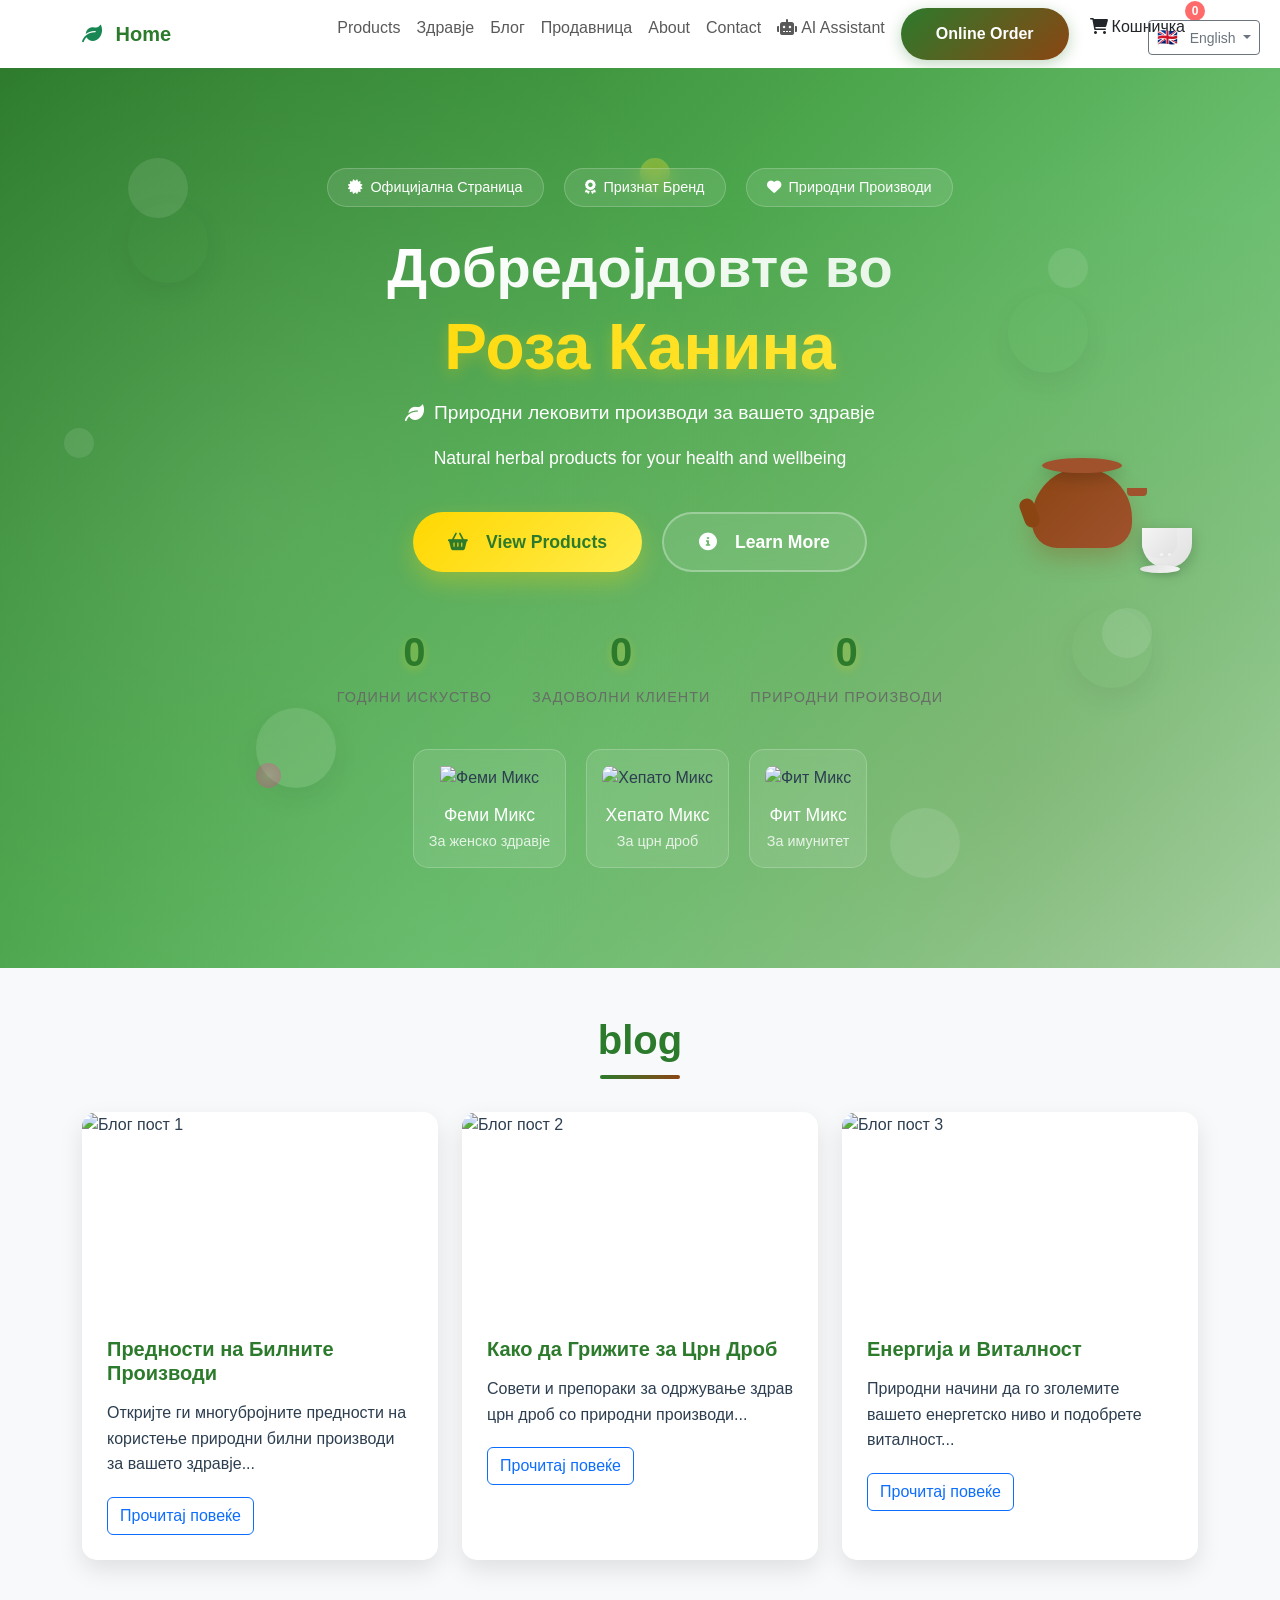
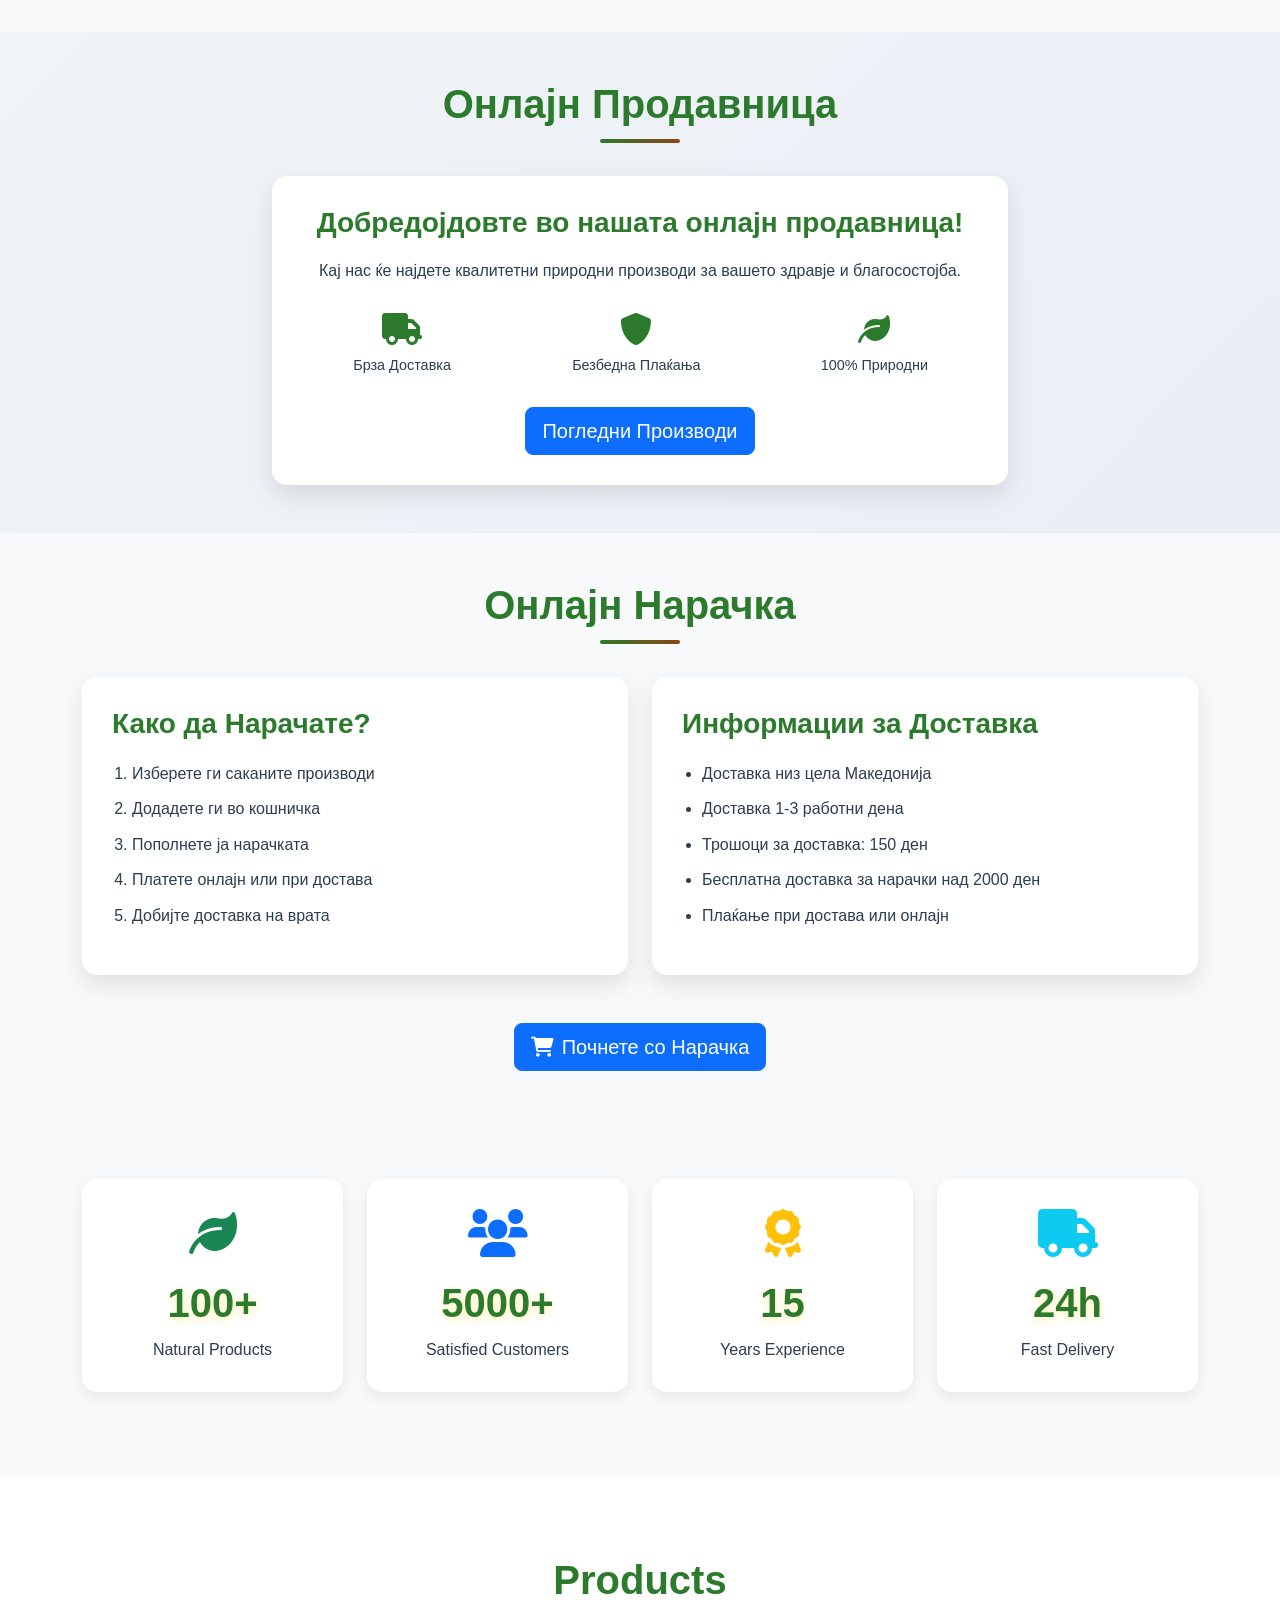
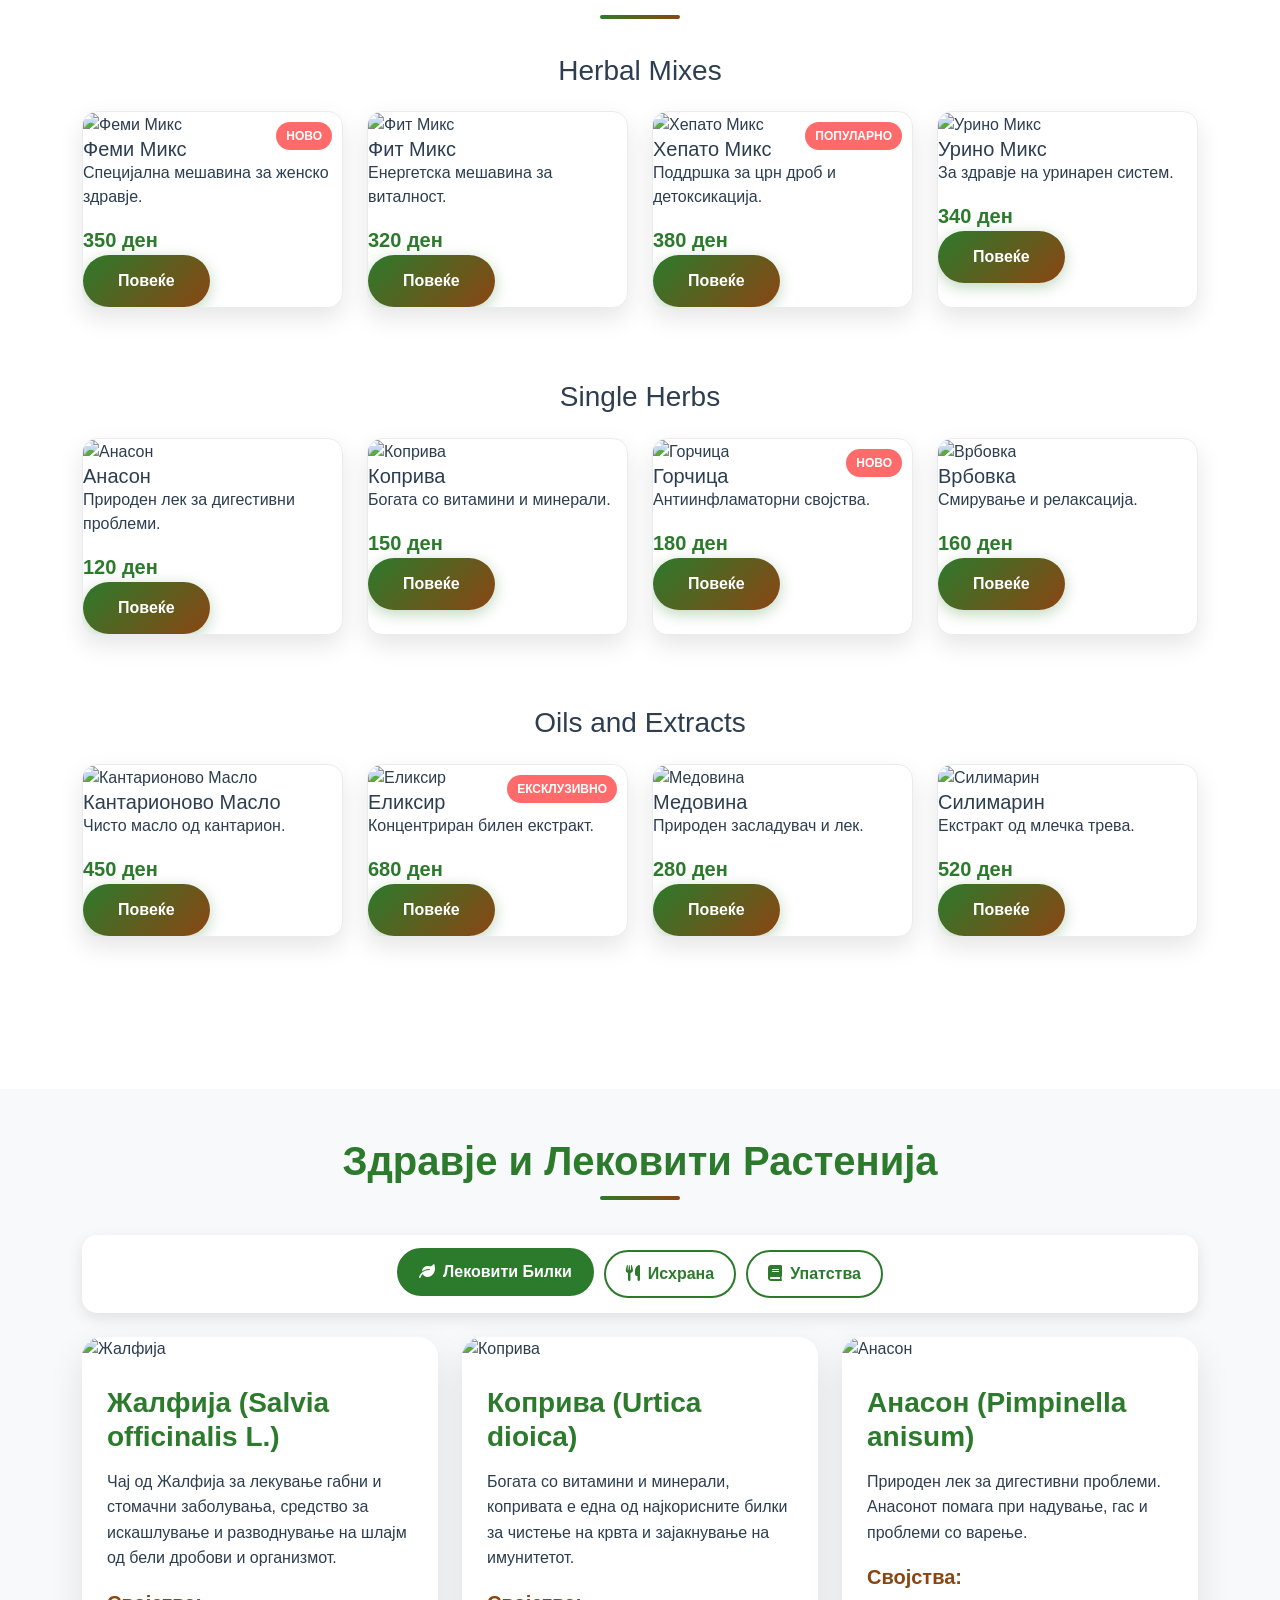
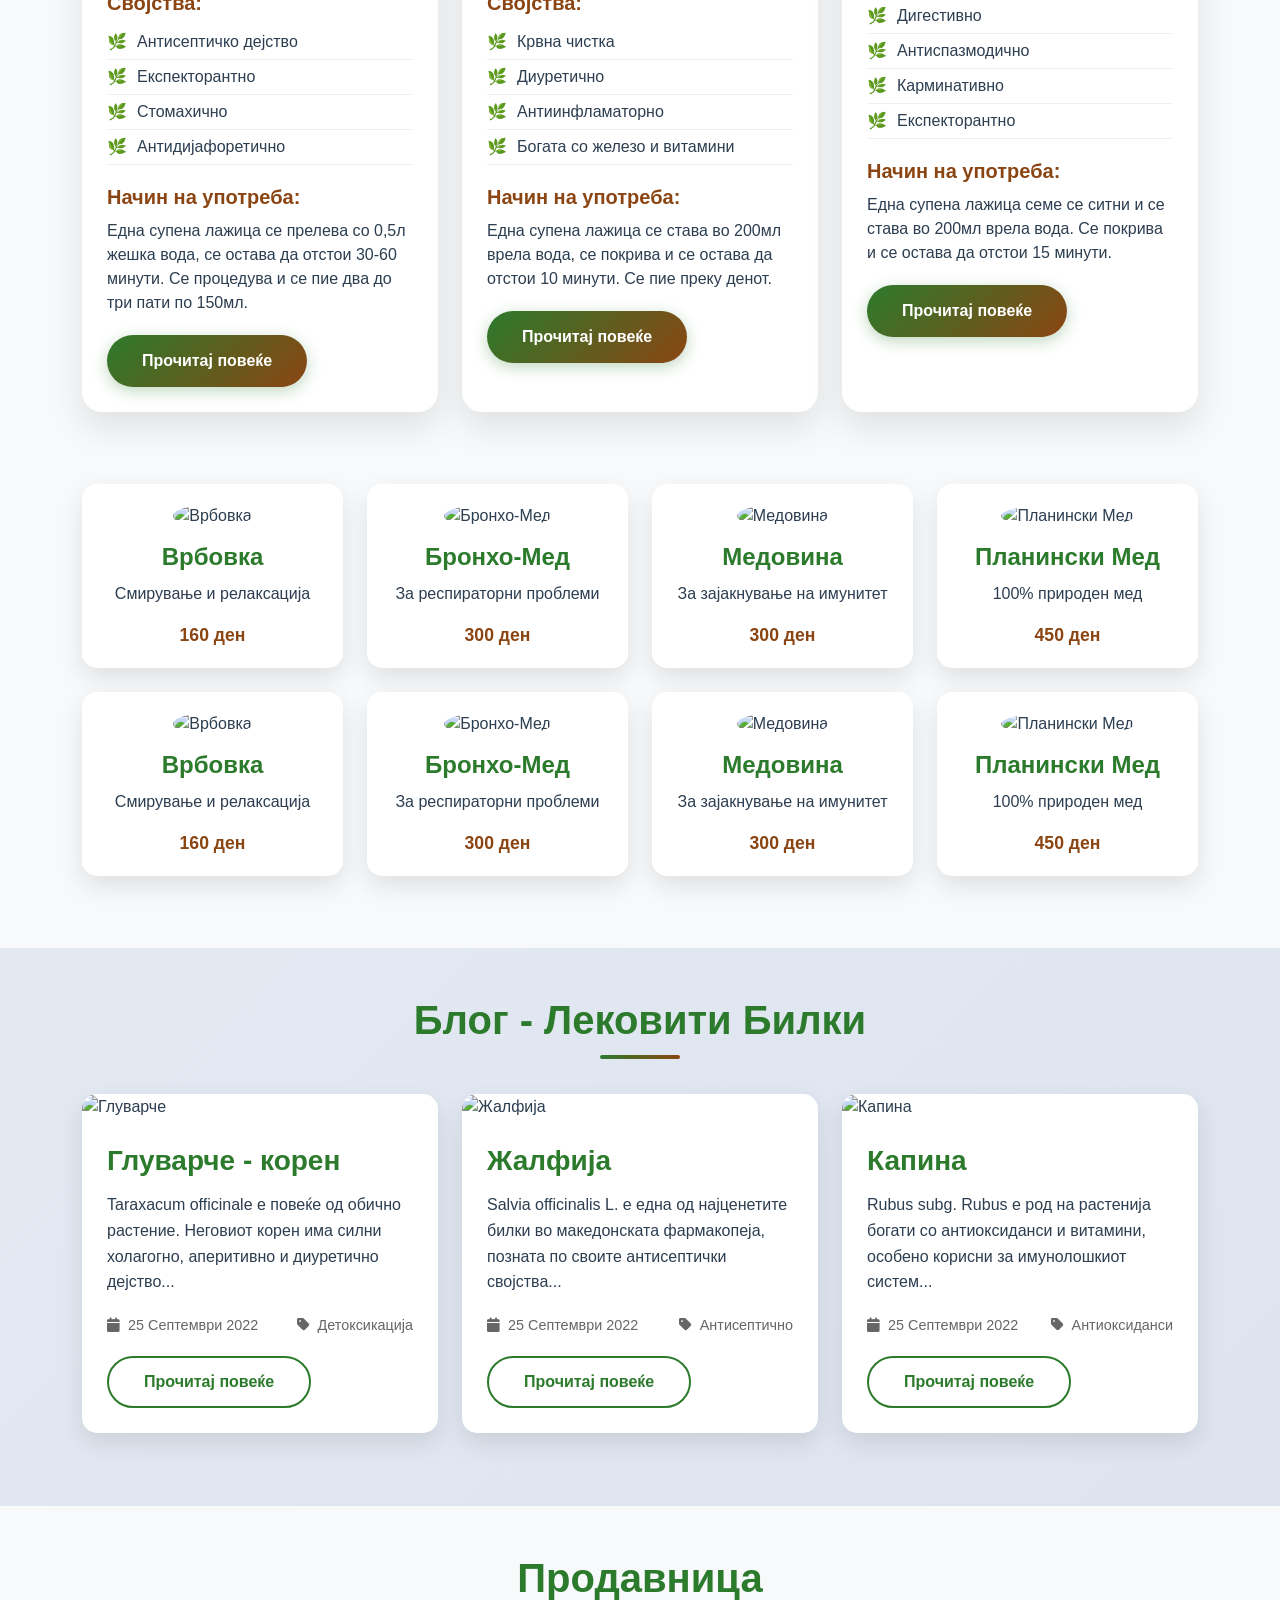
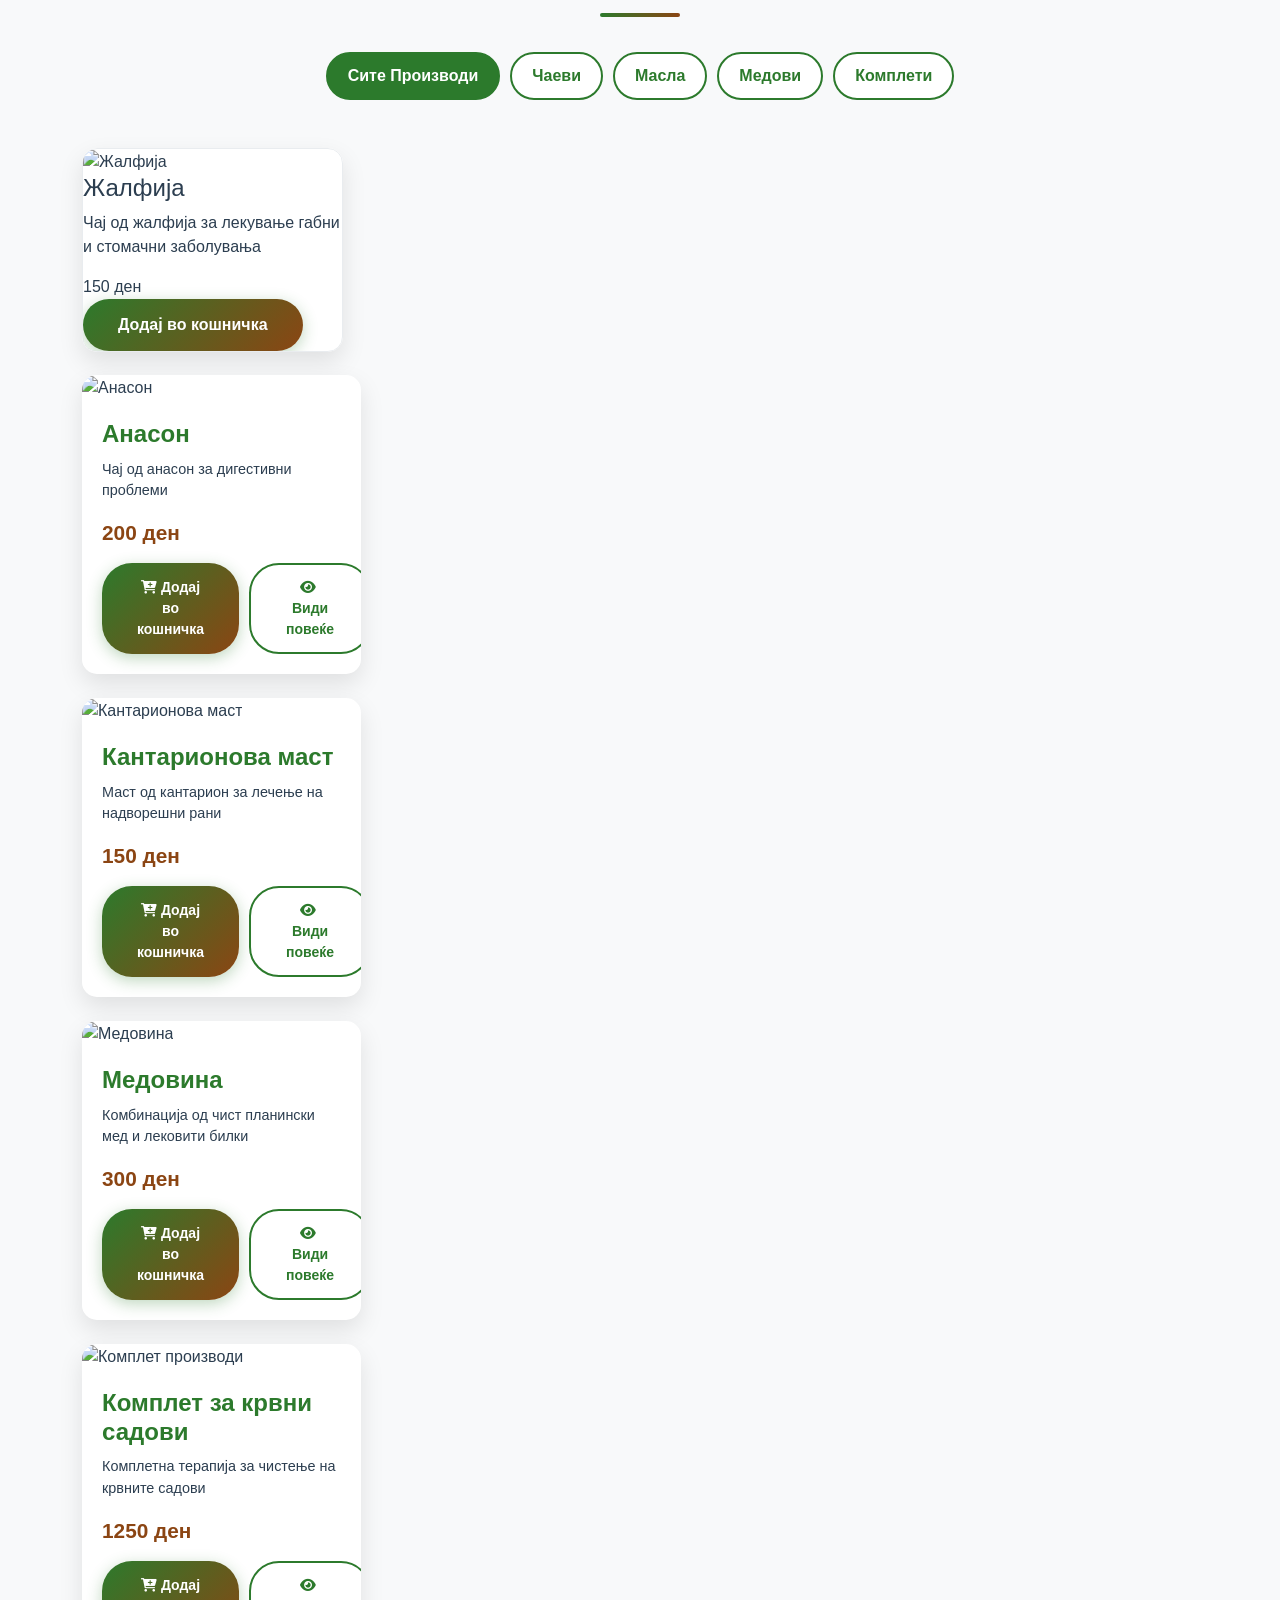
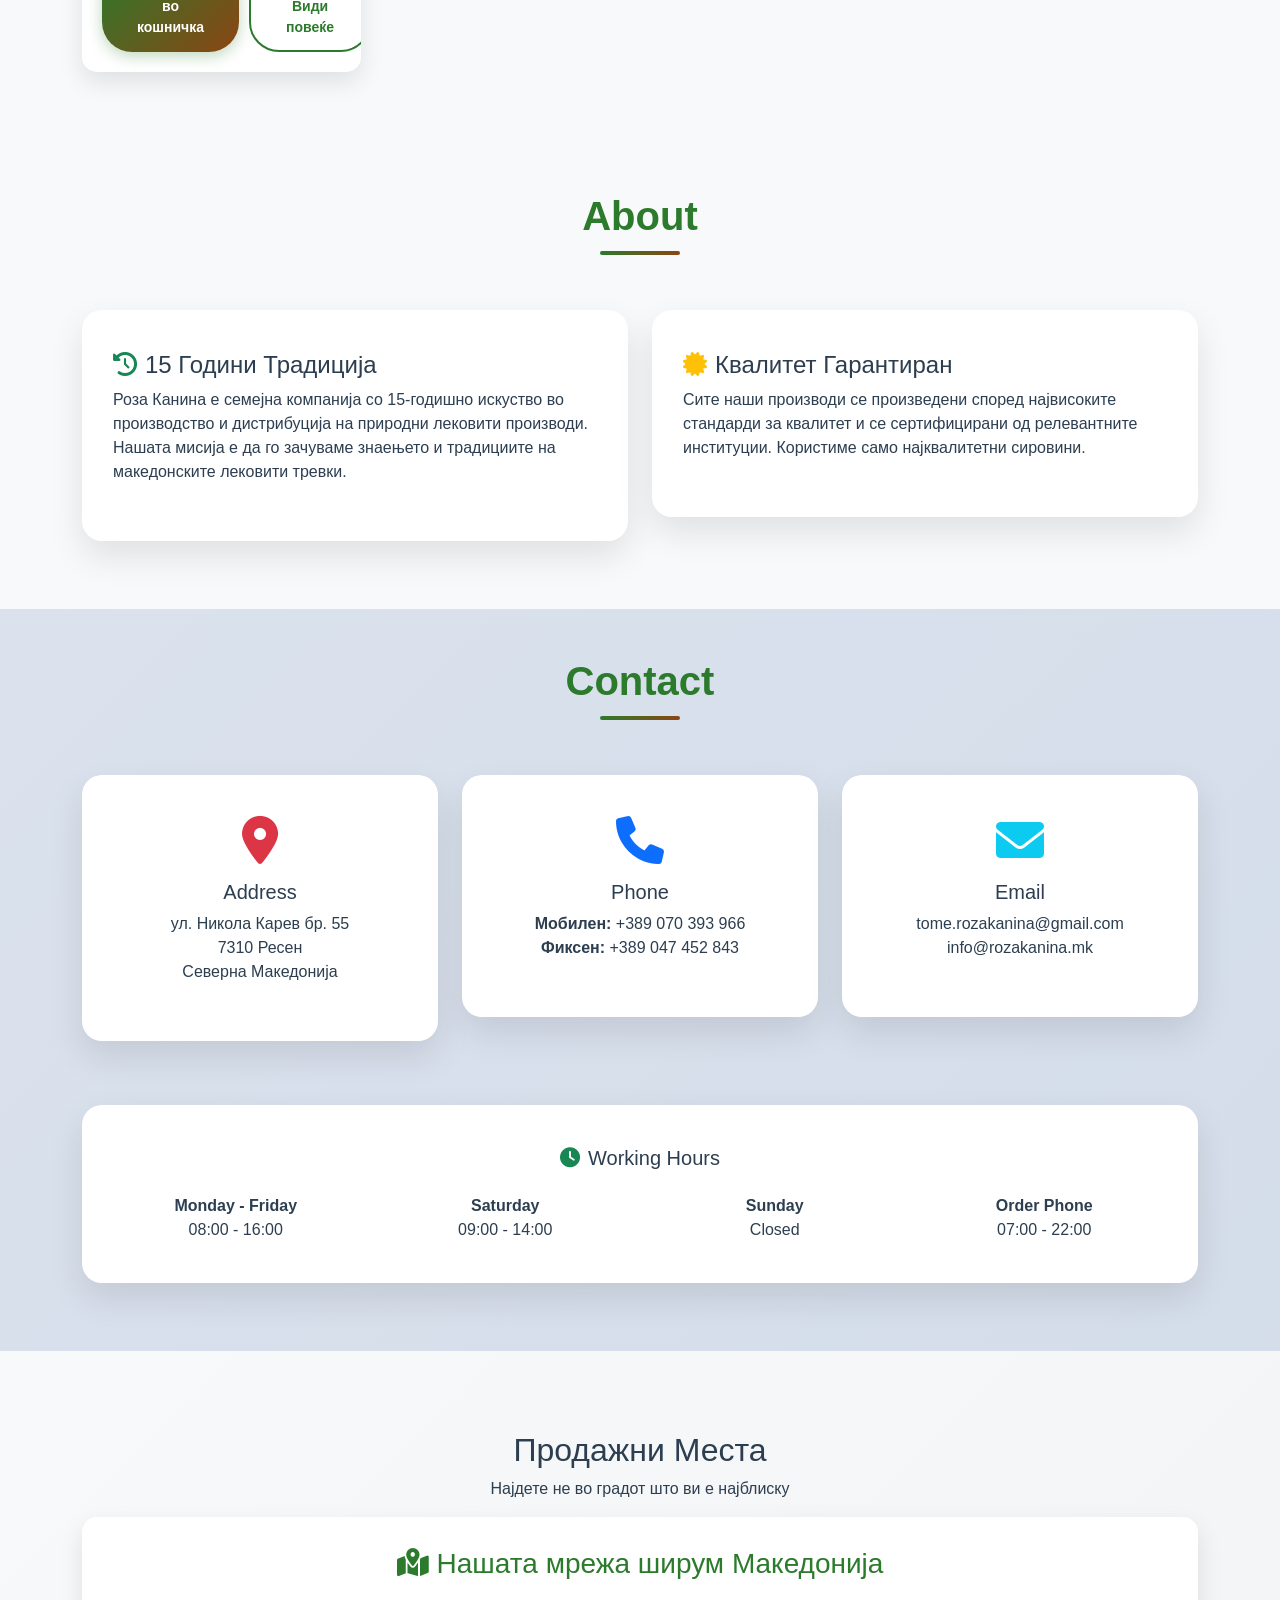
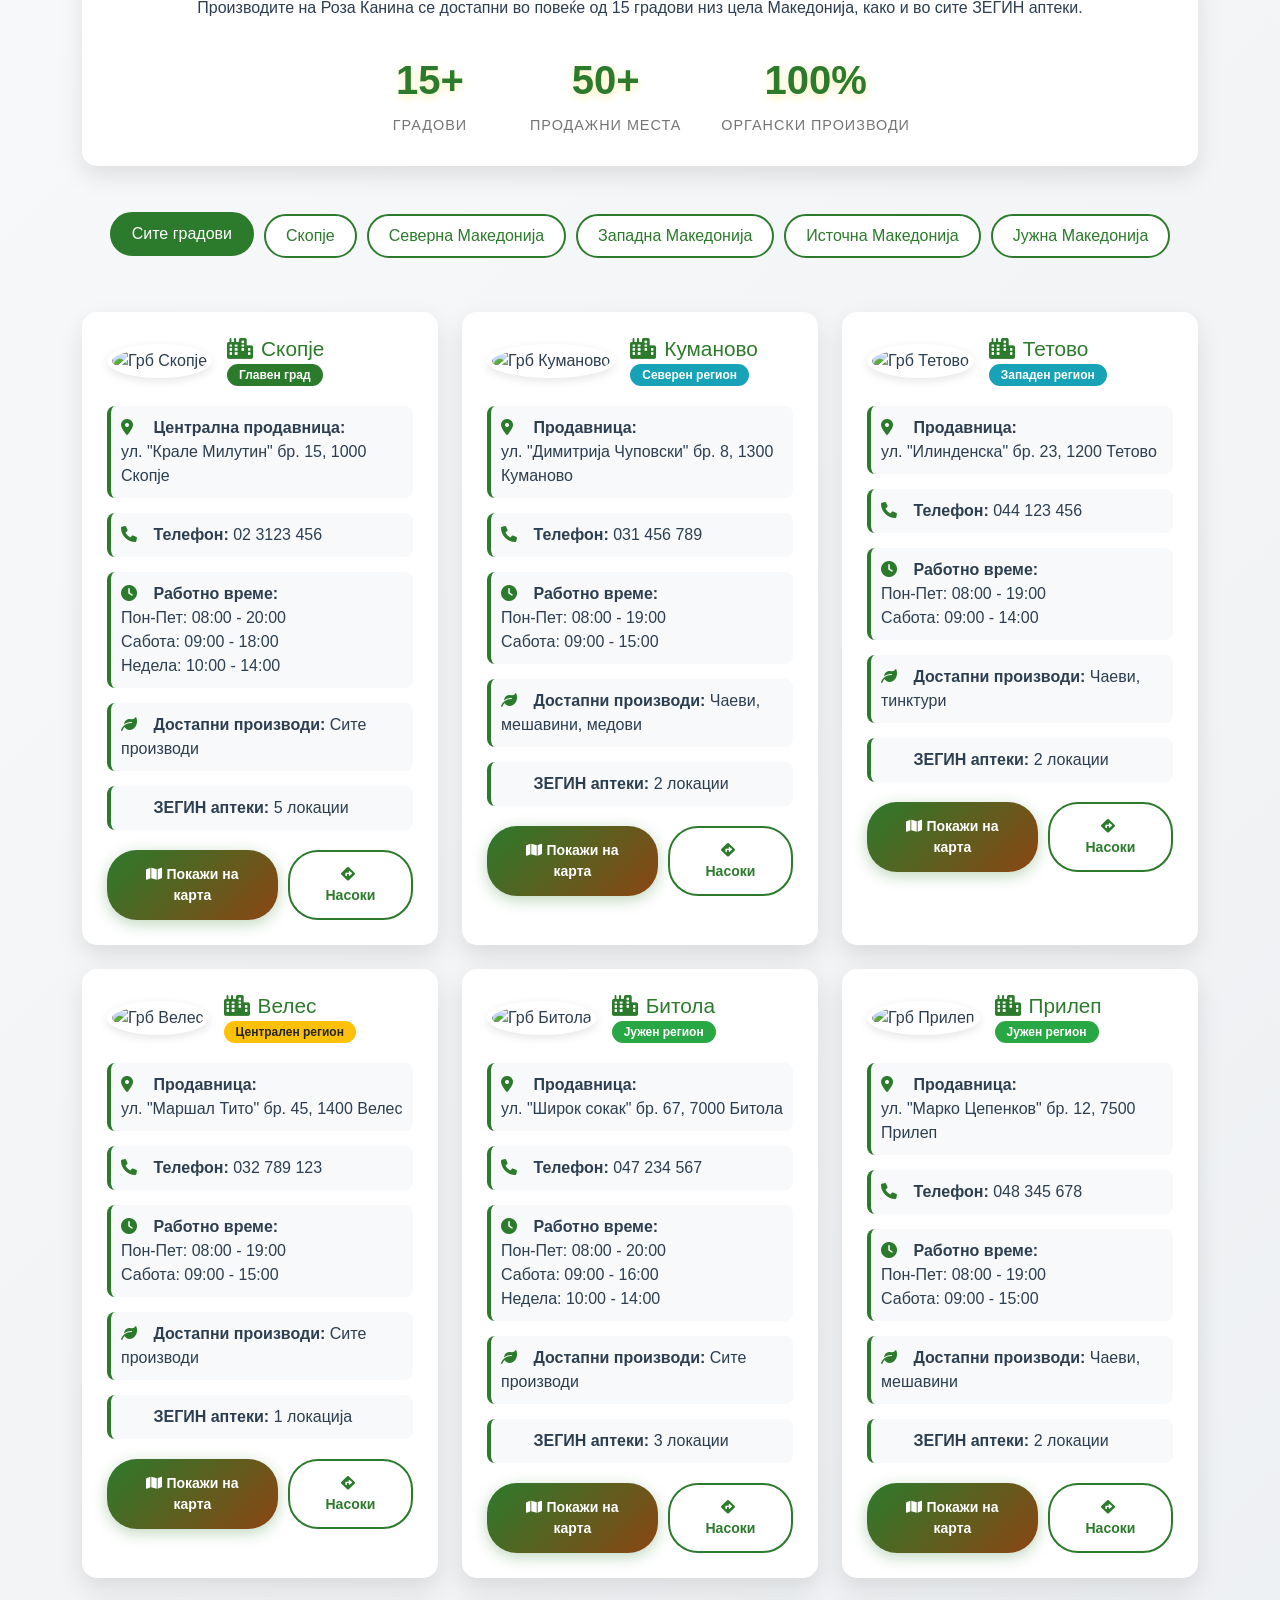
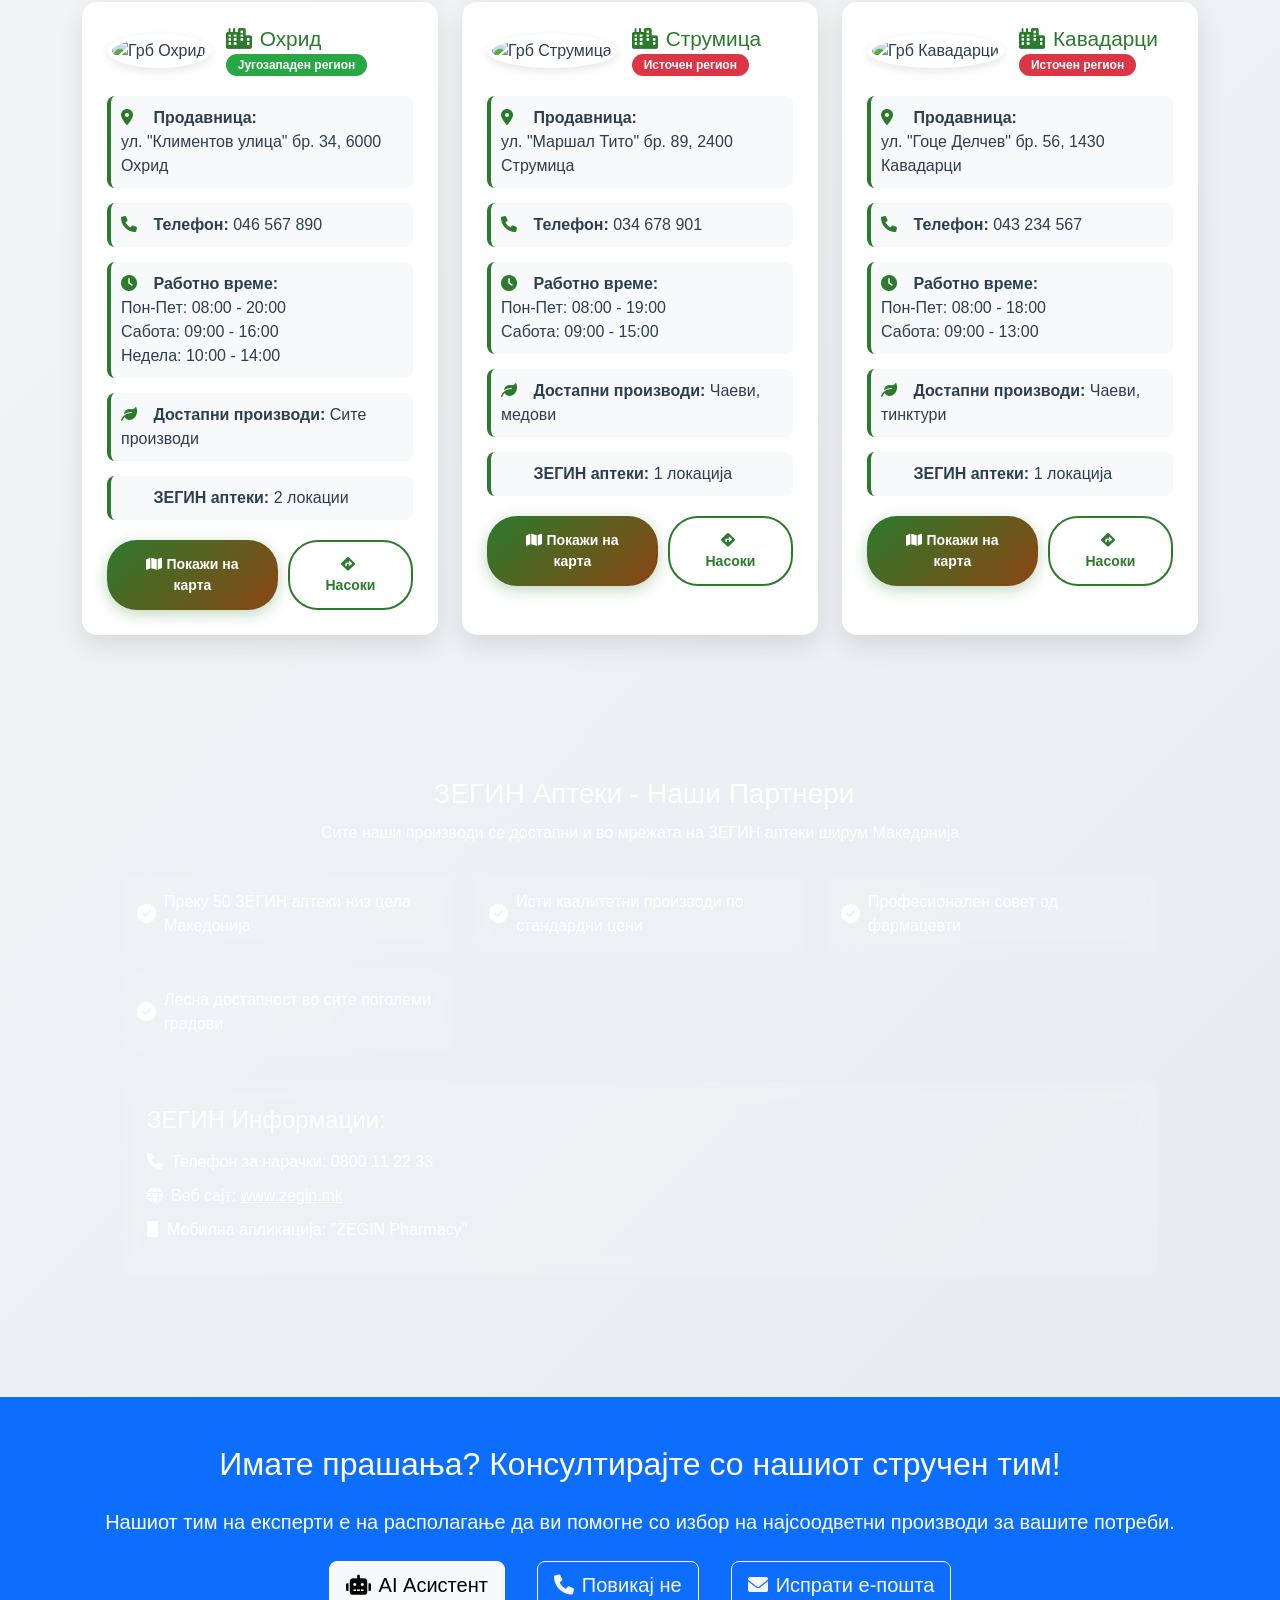
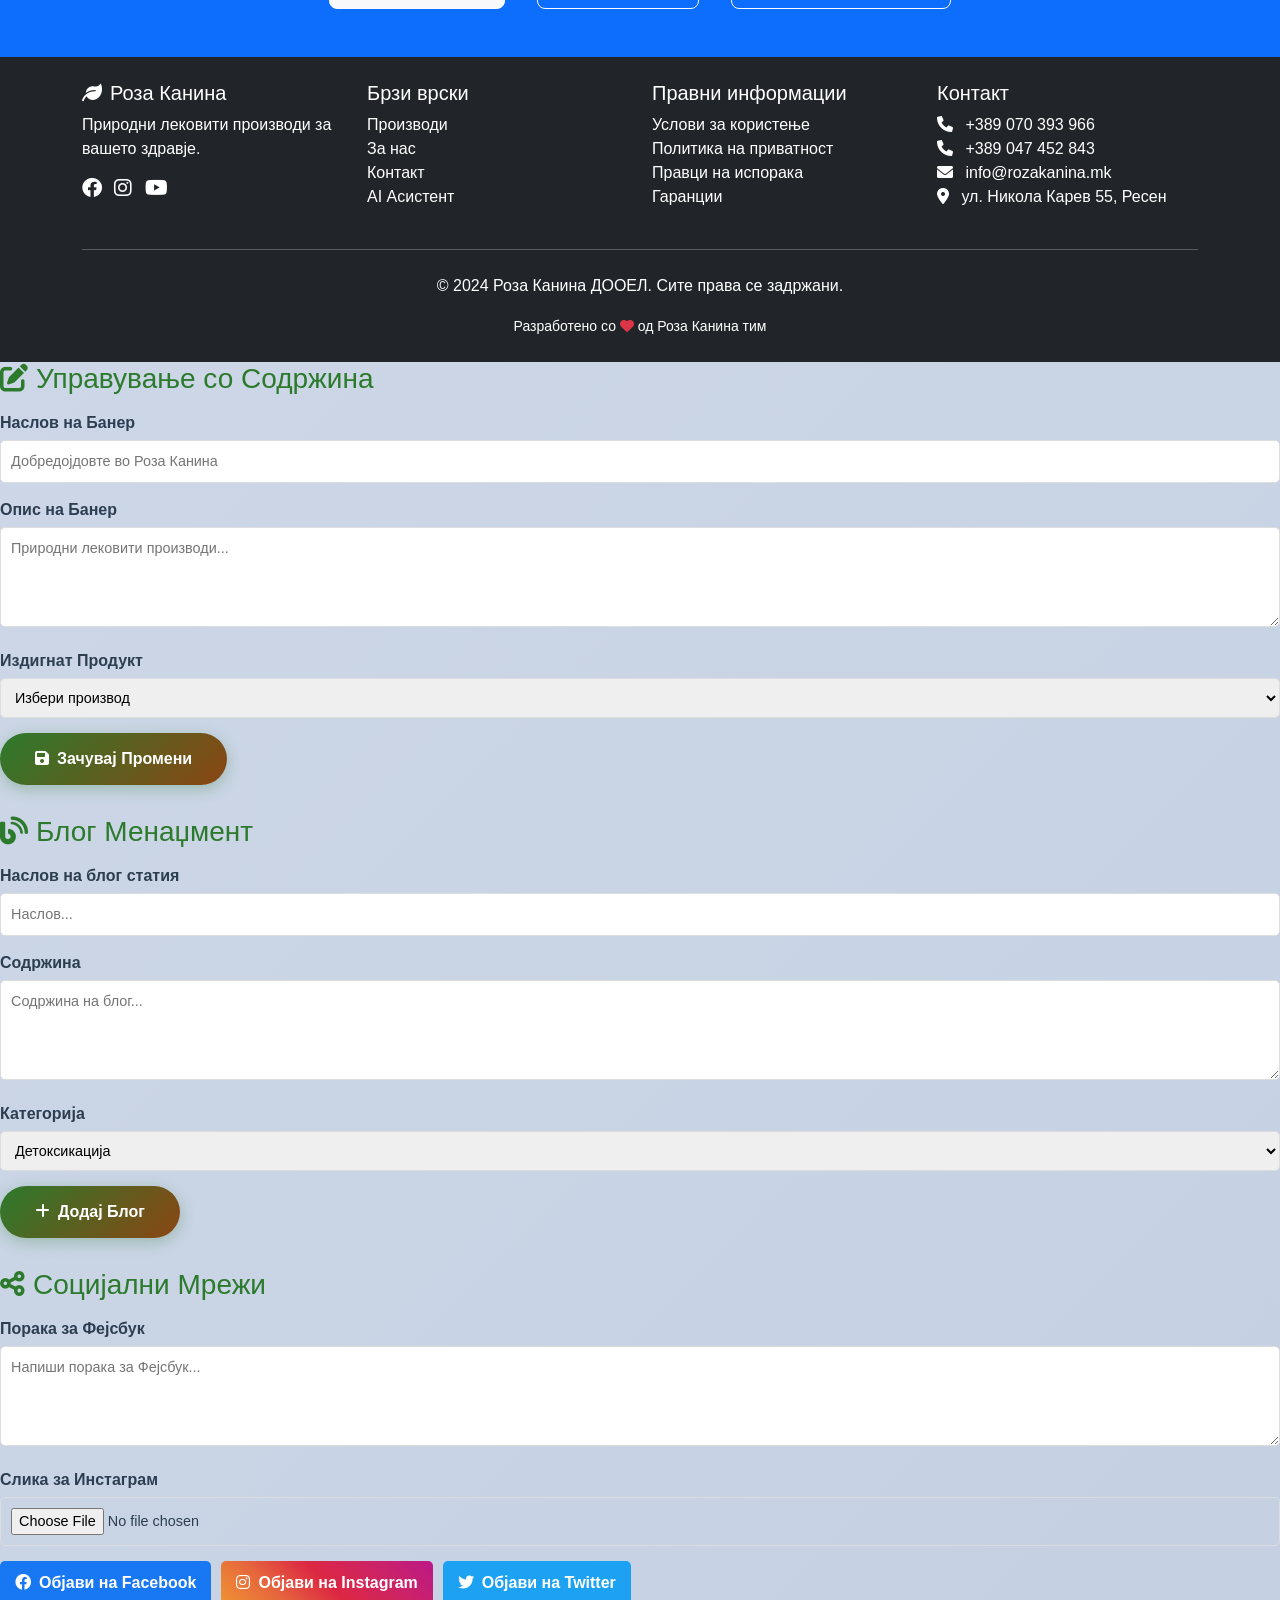
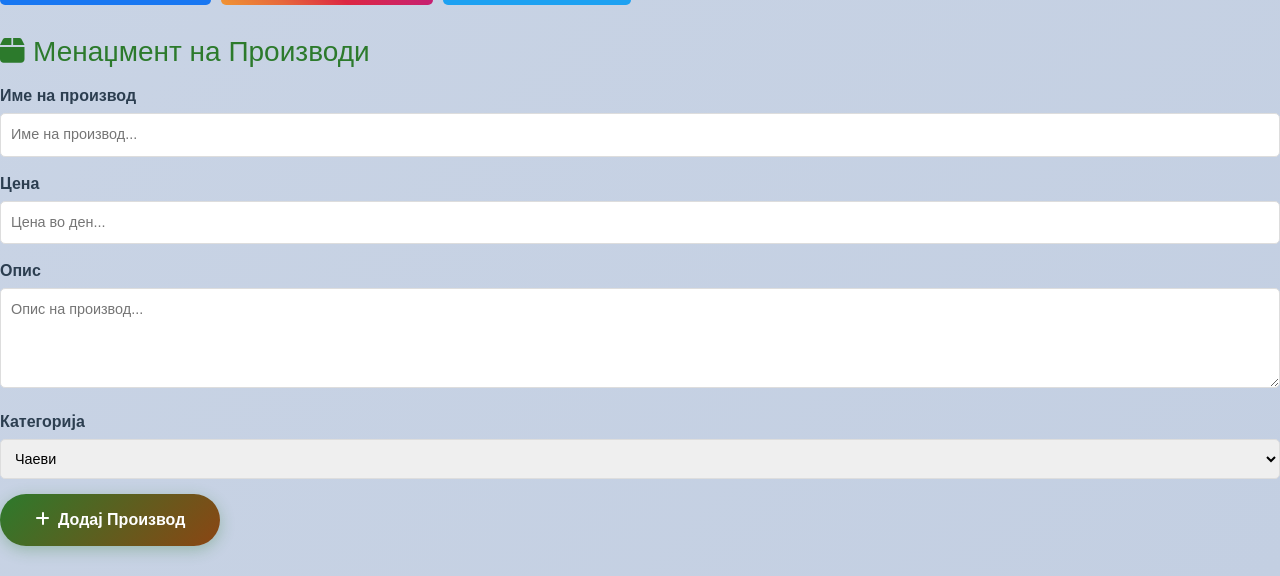
==== commit d73f125e: "Add files via upload" ====
--- a/index.html
+++ b/index.html
@@ -2300,6 +2300,143 @@
             perspective: 1000px;
         }
         
+        /* Blog Section Styles */
+        .blog-card {
+            background: white;
+            border-radius: 15px;
+            overflow: hidden;
+            box-shadow: 0 10px 25px rgba(0,0,0,0.1);
+            transition: all 0.3s ease;
+            height: 100%;
+        }
+        
+        .blog-card:hover {
+            transform: translateY(-5px);
+            box-shadow: 0 15px 35px rgba(0,0,0,0.15);
+        }
+        
+        .blog-image {
+            height: 200px;
+            overflow: hidden;
+        }
+        
+        .blog-image img {
+            width: 100%;
+            height: 100%;
+            object-fit: cover;
+            transition: transform 0.3s ease;
+        }
+        
+        .blog-card:hover .blog-image img {
+            transform: scale(1.05);
+        }
+        
+        .blog-content {
+            padding: 20px;
+        }
+        
+        .blog-content h5 {
+            color: var(--primary-color);
+            margin-bottom: 15px;
+            font-weight: 600;
+        }
+        
+        .blog-content p {
+            color: var(--dark-text);
+            margin-bottom: 20px;
+            line-height: 1.6;
+        }
+        
+        /* Shop Info Card Styles */
+        .shop-info-card {
+            background: white;
+            border-radius: 15px;
+            padding: 30px;
+            box-shadow: 0 10px 25px rgba(0,0,0,0.1);
+            text-align: center;
+        }
+        
+        .shop-info-card h3 {
+            color: var(--primary-color);
+            margin-bottom: 20px;
+            font-weight: 600;
+        }
+        
+        .shop-features {
+            display: flex;
+            justify-content: space-around;
+            margin: 30px 0;
+            flex-wrap: wrap;
+            gap: 20px;
+        }
+        
+        .feature-item {
+            display: flex;
+            flex-direction: column;
+            align-items: center;
+            gap: 10px;
+            min-width: 100px;
+        }
+        
+        .feature-item i {
+            font-size: 2rem;
+            color: var(--primary-color);
+        }
+        
+        .feature-item span {
+            font-size: 0.9rem;
+            font-weight: 500;
+            text-align: center;
+        }
+        
+        /* Order Info Card Styles */
+        .order-info-card {
+            background: white;
+            border-radius: 15px;
+            padding: 30px;
+            box-shadow: 0 10px 25px rgba(0,0,0,0.1);
+            height: 100%;
+        }
+        
+        .order-info-card h3 {
+            color: var(--primary-color);
+            margin-bottom: 20px;
+            font-weight: 600;
+        }
+        
+        .order-info-card ol,
+        .order-info-card ul {
+            padding-left: 20px;
+        }
+        
+        .order-info-card li {
+            margin-bottom: 10px;
+            color: var(--dark-text);
+            line-height: 1.6;
+        }
+        
+        /* Mobile Responsive for New Sections */
+        @media (max-width: 768px) {
+            .blog-card {
+                margin-bottom: 20px;
+            }
+            
+            .shop-features {
+                flex-direction: column;
+                align-items: center;
+            }
+            
+            .feature-item {
+                flex-direction: row;
+                width: 100%;
+                justify-content: center;
+            }
+            
+            .order-info-card {
+                margin-bottom: 20px;
+            }
+        }
+
         /* Accessibility for Mobile */
         @media (max-width: 768px) {
             .sr-only {
@@ -3099,6 +3236,130 @@
             <div class="decoration leaf-3"></div>
             <div class="decoration flower-1"></div>
             <div class="decoration flower-2"></div>
+        </div>
+    </section>
+
+    <!-- Blog Section -->
+    <section id="blog" class="py-5 bg-light">
+        <div class="container">
+            <h2 class="category-title text-center mb-5" data-aos="fade-up" data-translate="blog">Блог и Новости</h2>
+            
+            <div class="row">
+                <div class="col-md-4 mb-4" data-aos="fade-up" data-aos-delay="100">
+                    <div class="blog-card">
+                        <div class="blog-image">
+                            <img src="Sliki/Novi sliki od proizvodi za web/femi-miks.png" alt="Блог пост 1" class="img-fluid">
+                        </div>
+                        <div class="blog-content">
+                            <h5>Предности на Билните Производи</h5>
+                            <p>Откријте ги многубројните предности на користење природни билни производи за вашето здравје...</p>
+                            <a href="#" class="btn btn-outline-primary">Прочитај повеќе</a>
+                        </div>
+                    </div>
+                </div>
+                
+                <div class="col-md-4 mb-4" data-aos="fade-up" data-aos-delay="200">
+                    <div class="blog-card">
+                        <div class="blog-image">
+                            <img src="Sliki/Novi sliki od proizvodi za web/hepato-miks.png" alt="Блог пост 2" class="img-fluid">
+                        </div>
+                        <div class="blog-content">
+                            <h5>Како да Грижите за Црн Дроб</h5>
+                            <p>Совети и препораки за одржување здрав црн дроб со природни производи...</p>
+                            <a href="#" class="btn btn-outline-primary">Прочитај повеќе</a>
+                        </div>
+                    </div>
+                </div>
+                
+                <div class="col-md-4 mb-4" data-aos="fade-up" data-aos-delay="300">
+                    <div class="blog-card">
+                        <div class="blog-image">
+                            <img src="Sliki/Novi sliki od proизvоди za web/fit-miks.png" alt="Блог пост 3" class="img-fluid">
+                        </div>
+                        <div class="blog-content">
+                            <h5>Енергија и Виталност</h5>
+                            <p>Природни начини да го зголемите вашето енергетско ниво и подобрете виталност...</p>
+                            <a href="#" class="btn btn-outline-primary">Прочитај повеќе</a>
+                        </div>
+                    </div>
+                </div>
+            </div>
+        </div>
+    </section>
+
+    <!-- Prodavnica Section -->
+    <section id="prodavnica" class="py-5">
+        <div class="container">
+            <h2 class="category-title text-center mb-5" data-aos="fade-up">Онлајн Продавница</h2>
+            
+            <div class="row">
+                <div class="col-md-8 mx-auto" data-aos="fade-up">
+                    <div class="shop-info-card">
+                        <h3>Добредојдовте во нашата онлајн продавница!</h3>
+                        <p>Кај нас ќе најдете квалитетни природни производи за вашето здравје и благосостојба.</p>
+                        
+                        <div class="shop-features">
+                            <div class="feature-item">
+                                <i class="fas fa-truck"></i>
+                                <span>Брза Доставка</span>
+                            </div>
+                            <div class="feature-item">
+                                <i class="fas fa-shield-alt"></i>
+                                <span>Безбедна Плаќања</span>
+                            </div>
+                            <div class="feature-item">
+                                <i class="fas fa-leaf"></i>
+                                <span>100% Природни</span>
+                            </div>
+                        </div>
+                        
+                        <div class="text-center mt-4">
+                            <a href="#shop" class="btn btn-primary btn-lg">Погледни Производи</a>
+                        </div>
+                    </div>
+                </div>
+            </div>
+        </div>
+    </section>
+
+    <!-- Shop Section -->
+    <section id="shop" class="py-5 bg-light">
+        <div class="container">
+            <h2 class="category-title text-center mb-5" data-aos="fade-up">Онлајн Нарачка</h2>
+            
+            <div class="row">
+                <div class="col-md-6" data-aos="fade-up" data-aos-delay="100">
+                    <div class="order-info-card">
+                        <h3>Како да Нарачате?</h3>
+                        <ol>
+                            <li>Изберете ги саканите производи</li>
+                            <li>Додадете ги во кошничка</li>
+                            <li>Пополнете ја нарачката</li>
+                            <li>Платете онлајн или при достава</li>
+                            <li>Добијте доставка на врата</li>
+                        </ol>
+                    </div>
+                </div>
+                
+                <div class="col-md-6" data-aos="fade-up" data-aos-delay="200">
+                    <div class="order-info-card">
+                        <h3>Информации за Доставка</h3>
+                        <ul>
+                            <li>Доставка низ цела Македонија</li>
+                            <li>Доставка 1-3 работни дена</li>
+                            <li>Трошоци за доставка: 150 ден</li>
+                            <li>Бесплатна доставка за нарачки над 2000 ден</li>
+                            <li>Плаќање при достава или онлајн</li>
+                        </ul>
+                    </div>
+                </div>
+            </div>
+            
+            <div class="text-center mt-5">
+                <button class="btn btn-primary btn-lg" onclick="scrollToSection('products')">
+                    <i class="fas fa-shopping-cart me-2"></i>Почнете со Нарачка
+                </button>
+            </div>
         </div>
     </section>
 
